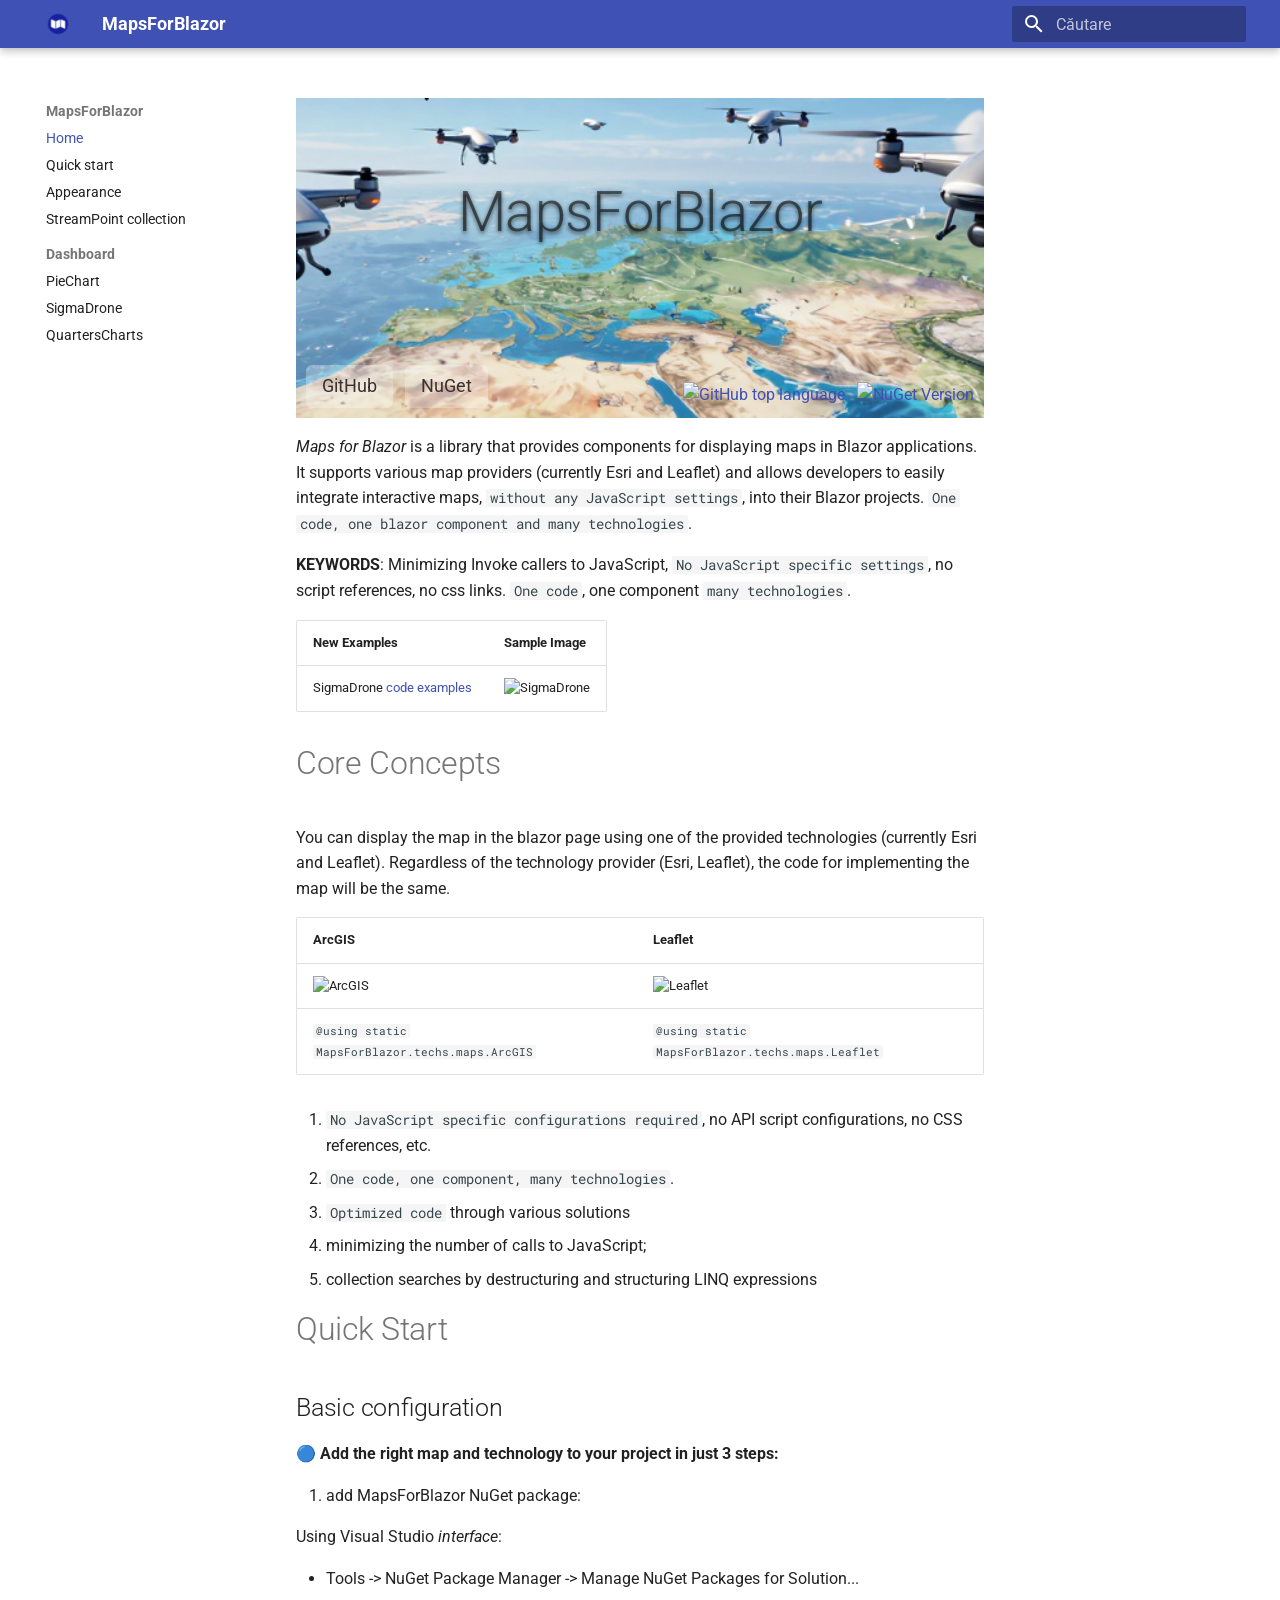
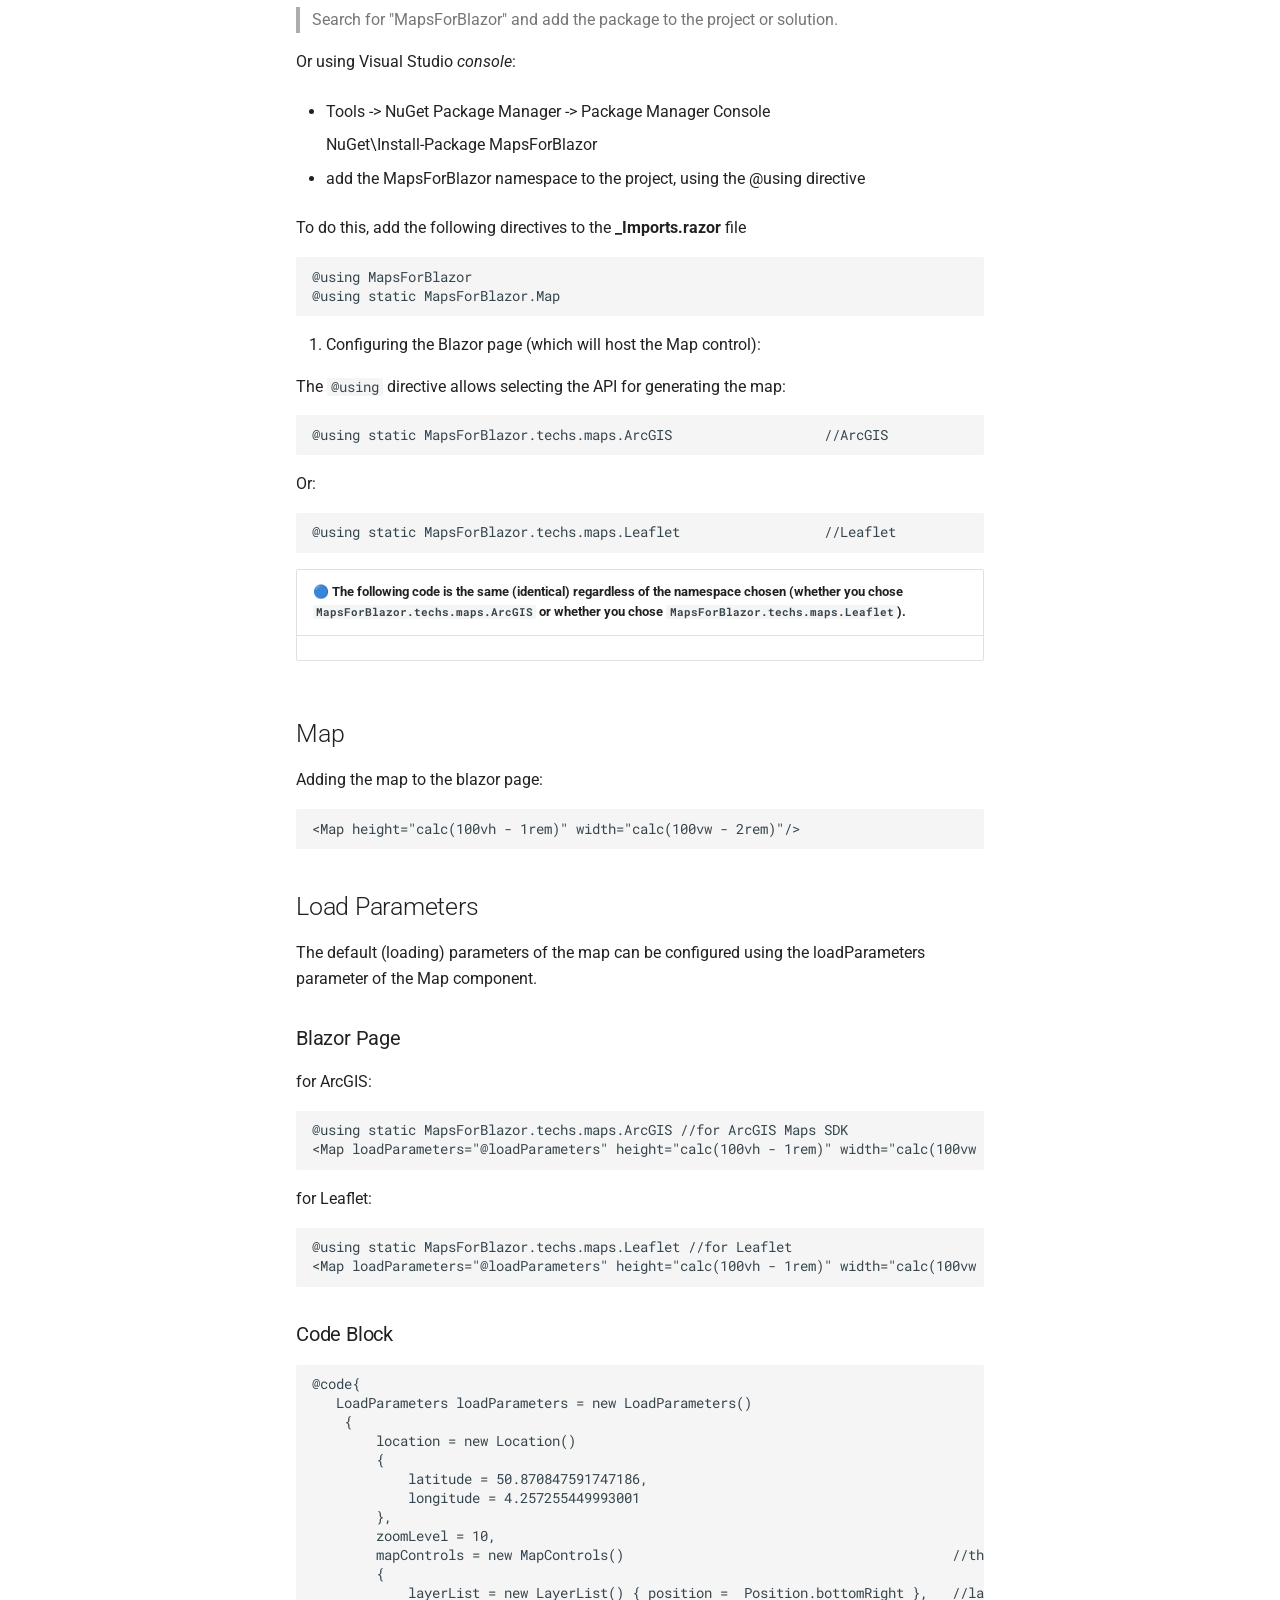
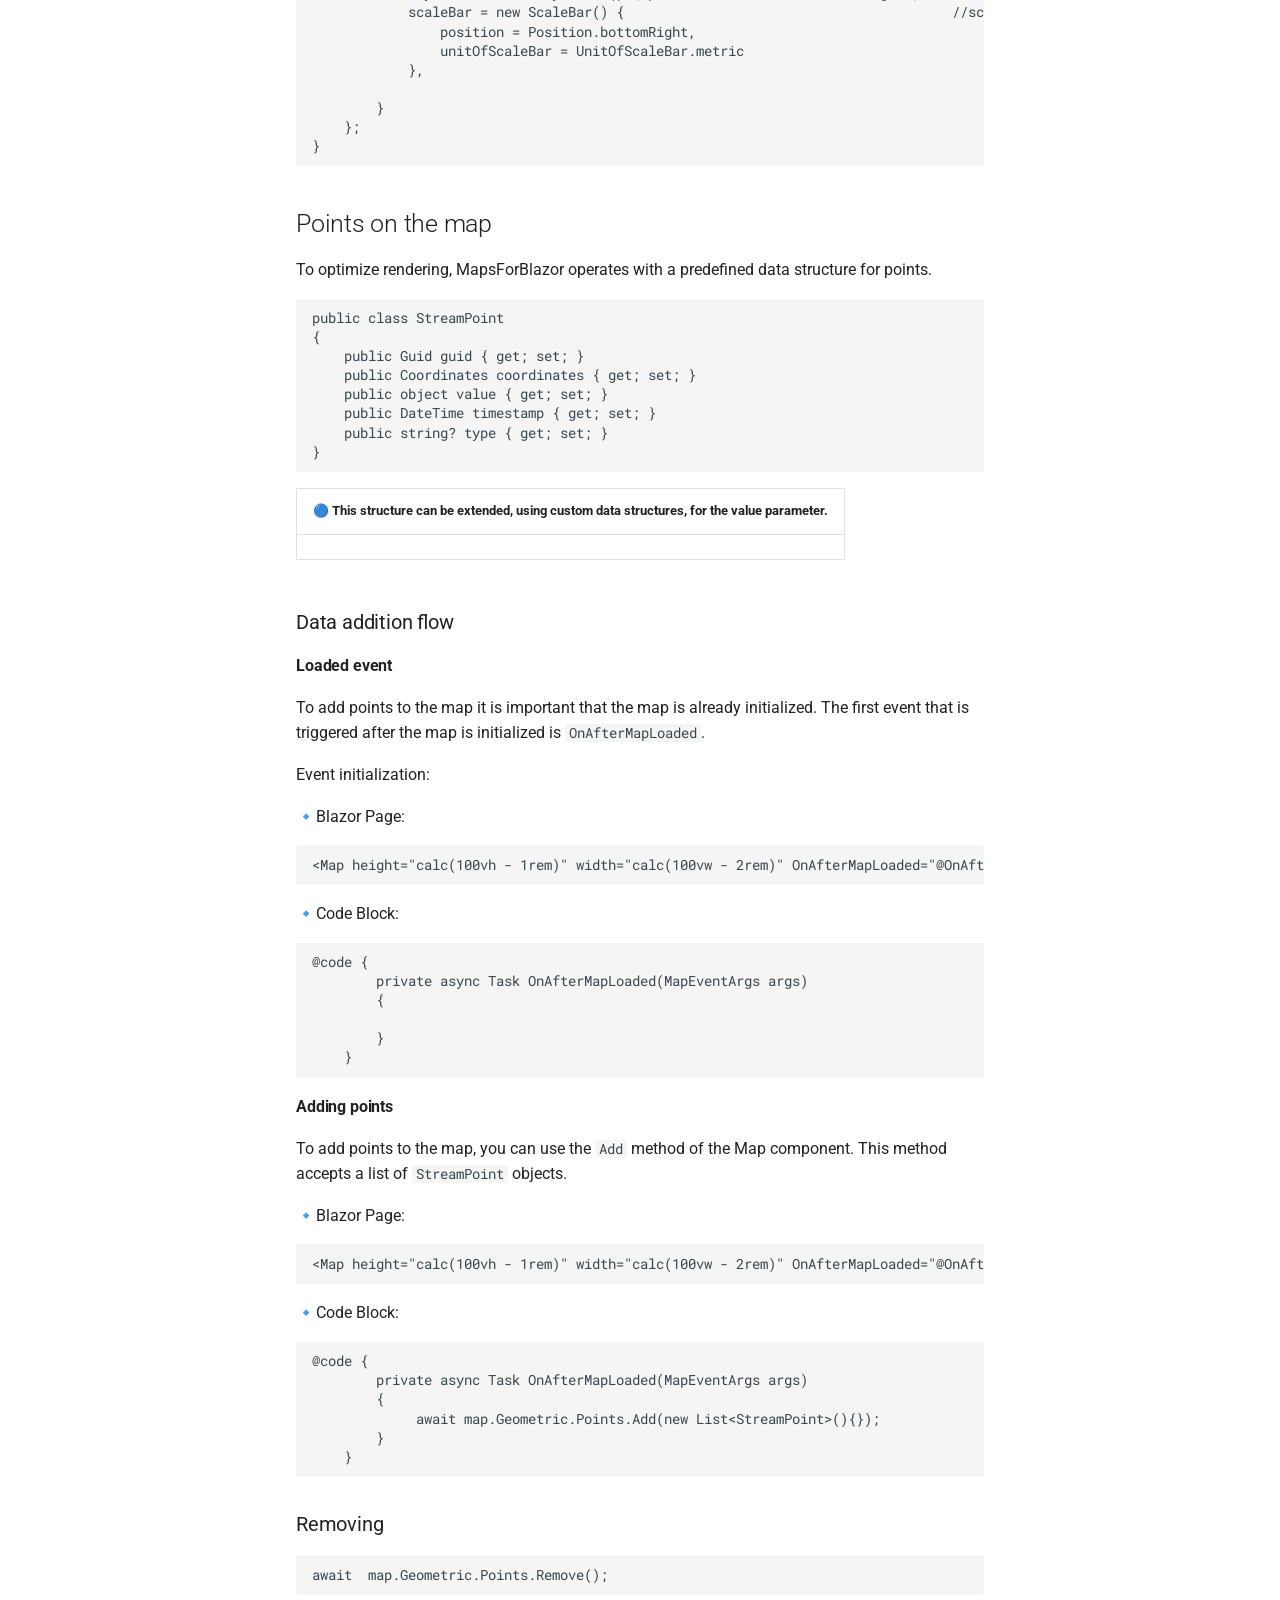
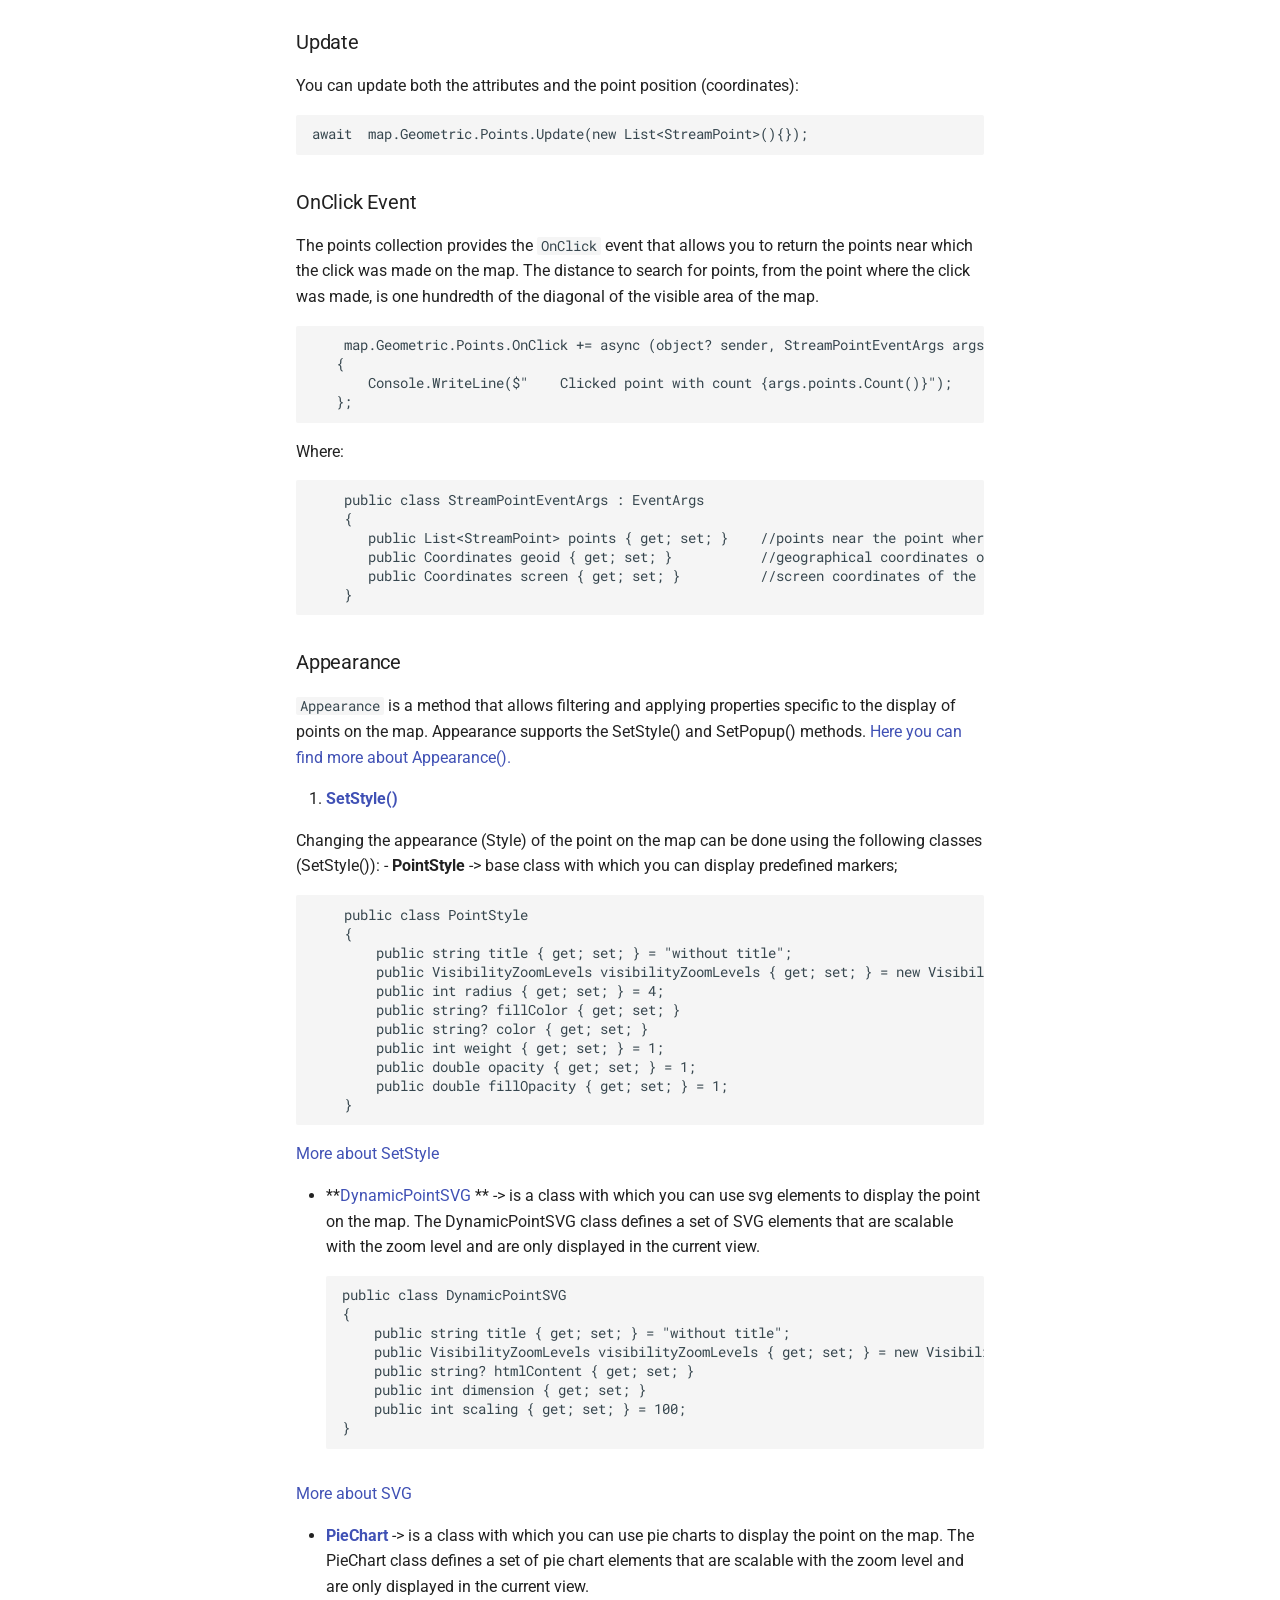
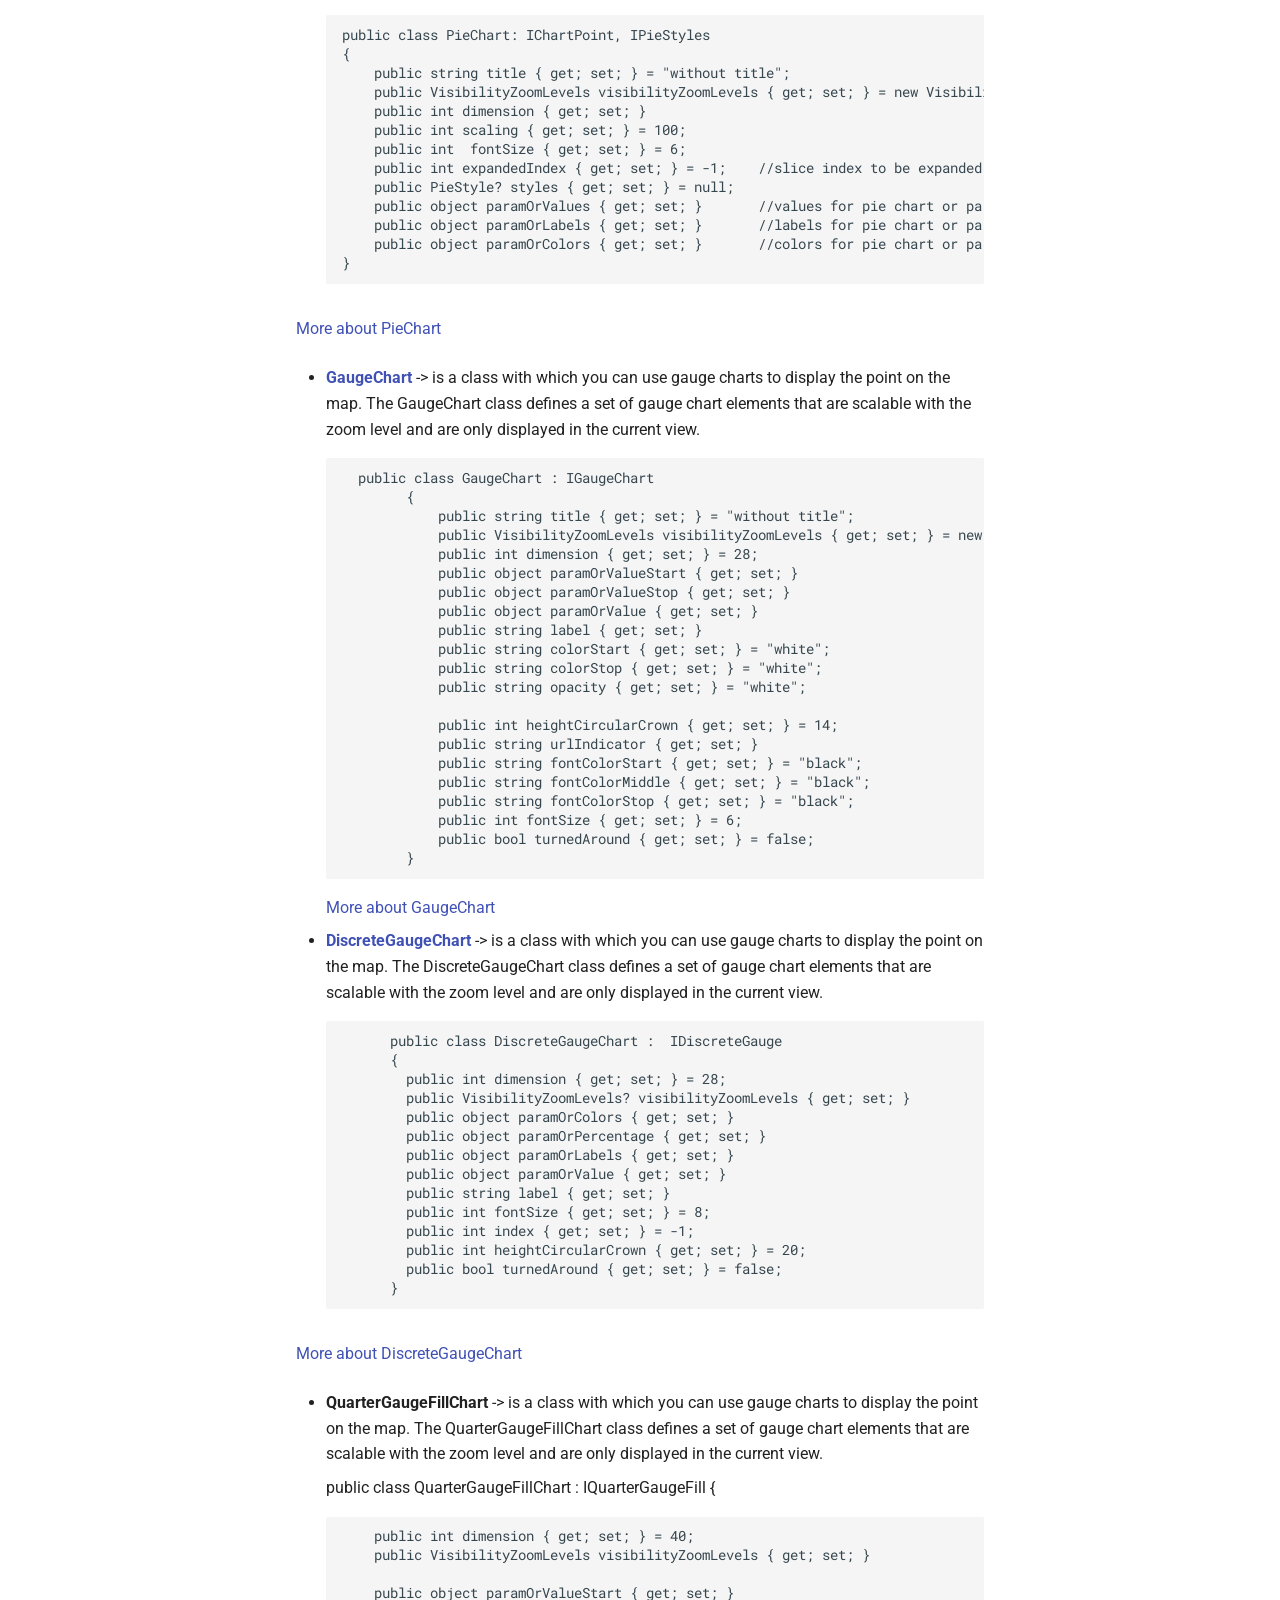
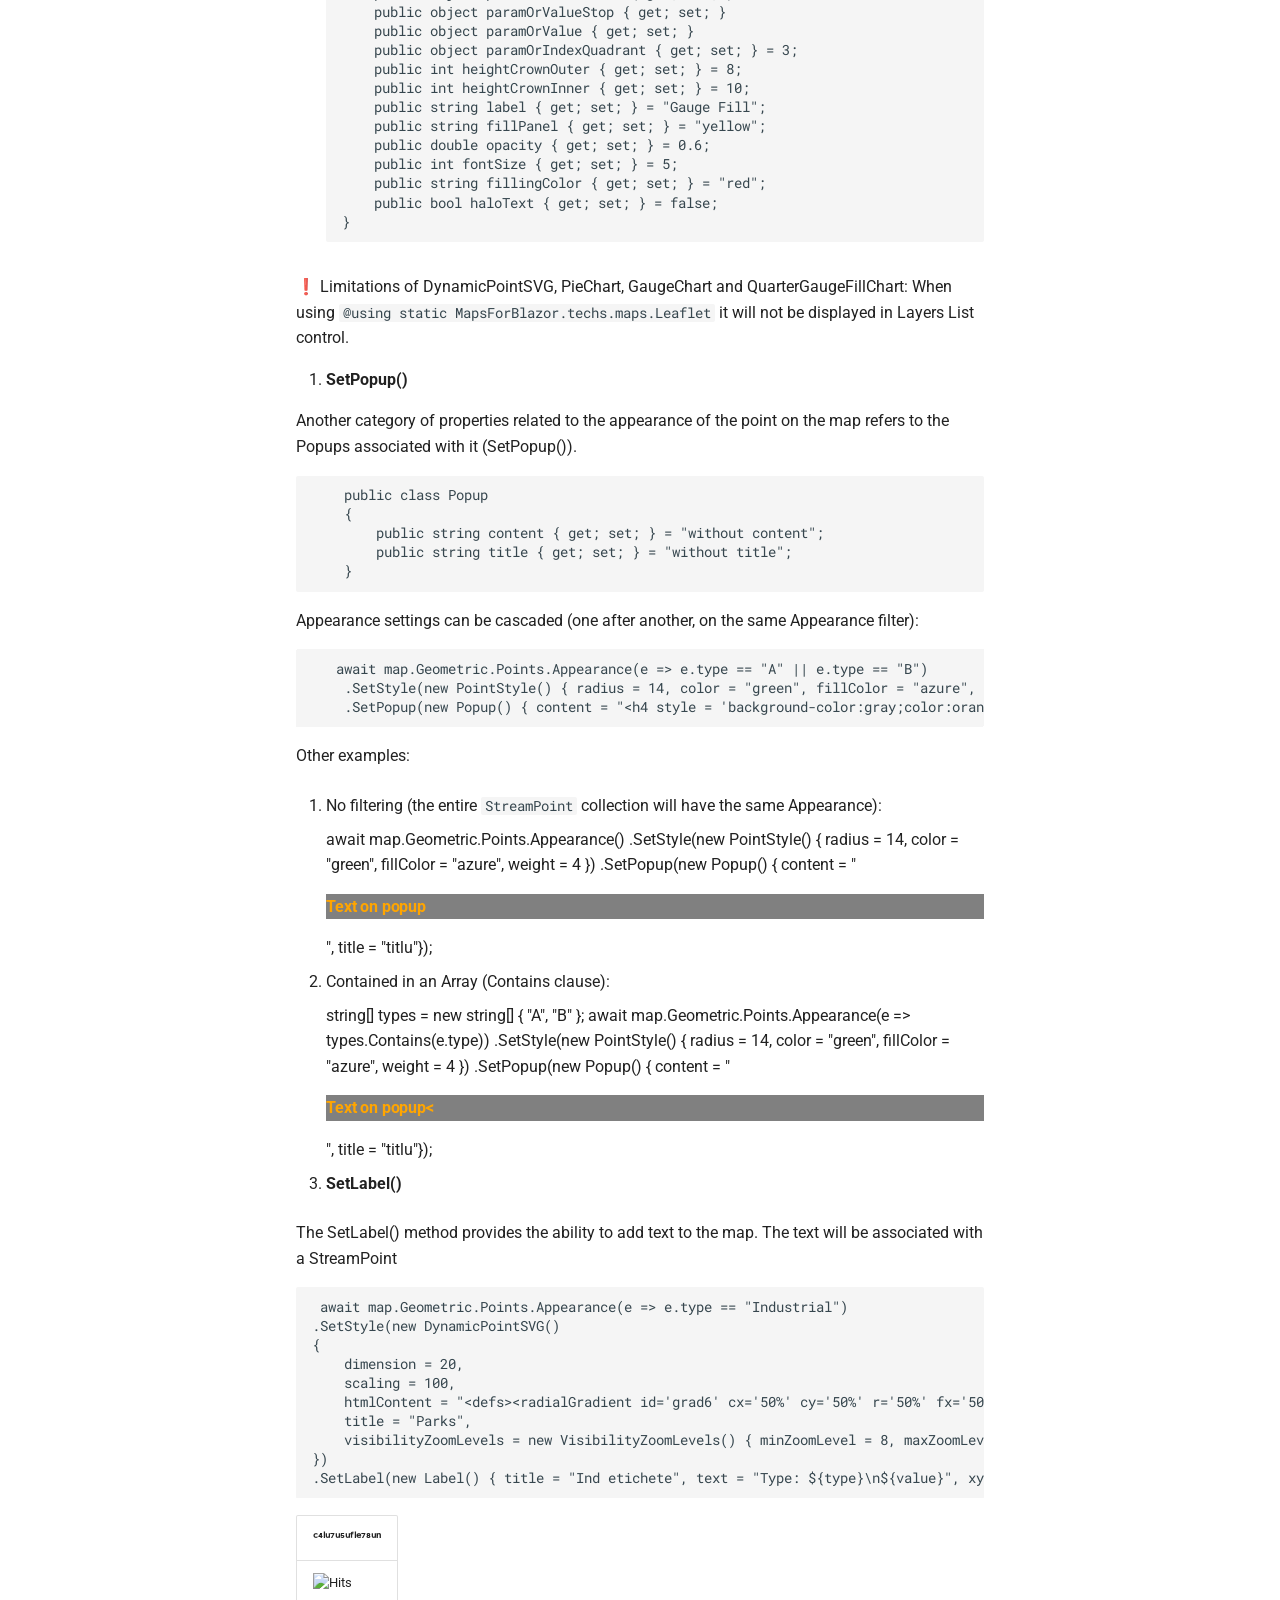
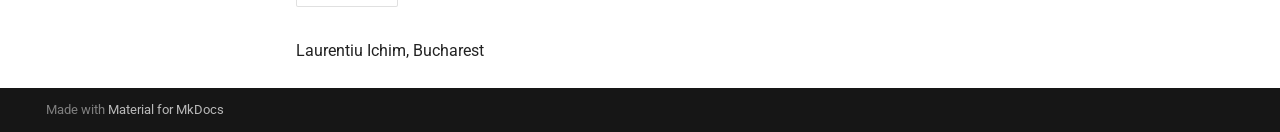
==== index.html @ a1592c9f "Deployed a3519f0 with MkDocs version: 1.6.1" ====
<!doctype html>
<html lang="ro" class="no-js">
  <head>
    
      <meta charset="utf-8">
      <meta name="viewport" content="width=device-width,initial-scale=1">
      
      
      
      
      
        <link rel="next" href="QuickStart/">
      
      
      <link rel="icon" href="assets/CAL.png">
      <meta name="generator" content="mkdocs-1.6.1, mkdocs-material-9.5.50">
    
    
      
        <title>MapsForBlazor</title>
      
    
    
      <link rel="stylesheet" href="assets/stylesheets/main.a40c8224.min.css">
      
        
        <link rel="stylesheet" href="assets/stylesheets/palette.06af60db.min.css">
      
      


    
    
      
    
    
      
        
        
        <link rel="preconnect" href="https://fonts.gstatic.com" crossorigin>
        <link rel="stylesheet" href="https://fonts.googleapis.com/css?family=Roboto:300,300i,400,400i,700,700i%7CRoboto+Mono:400,400i,700,700i&display=fallback">
        <style>:root{--md-text-font:"Roboto";--md-code-font:"Roboto Mono"}</style>
      
    
    
    <script>__md_scope=new URL(".",location),__md_hash=e=>[...e].reduce(((e,_)=>(e<<5)-e+_.charCodeAt(0)),0),__md_get=(e,_=localStorage,t=__md_scope)=>JSON.parse(_.getItem(t.pathname+"."+e)),__md_set=(e,_,t=localStorage,a=__md_scope)=>{try{t.setItem(a.pathname+"."+e,JSON.stringify(_))}catch(e){}}</script>
    
      

    
    
    
  </head>
  
  
    
    
      
    
    
    
    
    <body dir="ltr" data-md-color-scheme="default" data-md-color-primary="indigo" data-md-color-accent="indigo">
  
    
    <input class="md-toggle" data-md-toggle="drawer" type="checkbox" id="__drawer" autocomplete="off">
    <input class="md-toggle" data-md-toggle="search" type="checkbox" id="__search" autocomplete="off">
    <label class="md-overlay" for="__drawer"></label>
    <div data-md-component="skip">
      
        
        <a href="#core-concepts" class="md-skip">
          Sari la conținut
        </a>
      
    </div>
    <div data-md-component="announce">
      
    </div>
    
    
      

  

<header class="md-header md-header--shadow" data-md-component="header">
  <nav class="md-header__inner md-grid" aria-label="Antet">
    <a href="." title="MapsForBlazor" class="md-header__button md-logo" aria-label="MapsForBlazor" data-md-component="logo">
      
  <img src="assets/CAL.png" alt="logo">

    </a>
    <label class="md-header__button md-icon" for="__drawer">
      
      <svg xmlns="http://www.w3.org/2000/svg" viewBox="0 0 24 24"><path d="M3 6h18v2H3zm0 5h18v2H3zm0 5h18v2H3z"/></svg>
    </label>
    <div class="md-header__title" data-md-component="header-title">
      <div class="md-header__ellipsis">
        <div class="md-header__topic">
          <span class="md-ellipsis">
            MapsForBlazor
          </span>
        </div>
        <div class="md-header__topic" data-md-component="header-topic">
          <span class="md-ellipsis">
            
              Home
            
          </span>
        </div>
      </div>
    </div>
    
      
        <form class="md-header__option" data-md-component="palette">
  
    
    
    
    <input class="md-option" data-md-color-media="" data-md-color-scheme="default" data-md-color-primary="indigo" data-md-color-accent="indigo"  aria-hidden="true"  type="radio" name="__palette" id="__palette_0">
    
  
    
    
    
    <input class="md-option" data-md-color-media="" data-md-color-scheme="slate" data-md-color-primary="indigo" data-md-color-accent="indigo"  aria-hidden="true"  type="radio" name="__palette" id="__palette_1">
    
  
</form>
      
    
    
      <script>var palette=__md_get("__palette");if(palette&&palette.color){if("(prefers-color-scheme)"===palette.color.media){var media=matchMedia("(prefers-color-scheme: light)"),input=document.querySelector(media.matches?"[data-md-color-media='(prefers-color-scheme: light)']":"[data-md-color-media='(prefers-color-scheme: dark)']");palette.color.media=input.getAttribute("data-md-color-media"),palette.color.scheme=input.getAttribute("data-md-color-scheme"),palette.color.primary=input.getAttribute("data-md-color-primary"),palette.color.accent=input.getAttribute("data-md-color-accent")}for(var[key,value]of Object.entries(palette.color))document.body.setAttribute("data-md-color-"+key,value)}</script>
    
    
    
      <label class="md-header__button md-icon" for="__search">
        
        <svg xmlns="http://www.w3.org/2000/svg" viewBox="0 0 24 24"><path d="M9.5 3A6.5 6.5 0 0 1 16 9.5c0 1.61-.59 3.09-1.56 4.23l.27.27h.79l5 5-1.5 1.5-5-5v-.79l-.27-.27A6.52 6.52 0 0 1 9.5 16 6.5 6.5 0 0 1 3 9.5 6.5 6.5 0 0 1 9.5 3m0 2C7 5 5 7 5 9.5S7 14 9.5 14 14 12 14 9.5 12 5 9.5 5"/></svg>
      </label>
      <div class="md-search" data-md-component="search" role="dialog">
  <label class="md-search__overlay" for="__search"></label>
  <div class="md-search__inner" role="search">
    <form class="md-search__form" name="search">
      <input type="text" class="md-search__input" name="query" aria-label="Căutare" placeholder="Căutare" autocapitalize="off" autocorrect="off" autocomplete="off" spellcheck="false" data-md-component="search-query" required>
      <label class="md-search__icon md-icon" for="__search">
        
        <svg xmlns="http://www.w3.org/2000/svg" viewBox="0 0 24 24"><path d="M9.5 3A6.5 6.5 0 0 1 16 9.5c0 1.61-.59 3.09-1.56 4.23l.27.27h.79l5 5-1.5 1.5-5-5v-.79l-.27-.27A6.52 6.52 0 0 1 9.5 16 6.5 6.5 0 0 1 3 9.5 6.5 6.5 0 0 1 9.5 3m0 2C7 5 5 7 5 9.5S7 14 9.5 14 14 12 14 9.5 12 5 9.5 5"/></svg>
        
        <svg xmlns="http://www.w3.org/2000/svg" viewBox="0 0 24 24"><path d="M20 11v2H8l5.5 5.5-1.42 1.42L4.16 12l7.92-7.92L13.5 5.5 8 11z"/></svg>
      </label>
      <nav class="md-search__options" aria-label="Caută">
        
        <button type="reset" class="md-search__icon md-icon" title="Resetează" aria-label="Resetează" tabindex="-1">
          
          <svg xmlns="http://www.w3.org/2000/svg" viewBox="0 0 24 24"><path d="M19 6.41 17.59 5 12 10.59 6.41 5 5 6.41 10.59 12 5 17.59 6.41 19 12 13.41 17.59 19 19 17.59 13.41 12z"/></svg>
        </button>
      </nav>
      
    </form>
    <div class="md-search__output">
      <div class="md-search__scrollwrap" tabindex="0" data-md-scrollfix>
        <div class="md-search-result" data-md-component="search-result">
          <div class="md-search-result__meta">
            Inițializare căutare
          </div>
          <ol class="md-search-result__list" role="presentation"></ol>
        </div>
      </div>
    </div>
  </div>
</div>
    
    
  </nav>
  
</header>
    
    <div class="md-container" data-md-component="container">
      
      
        
          
        
      
      <main class="md-main" data-md-component="main">
        <div class="md-main__inner md-grid">
          
            
              
              <div class="md-sidebar md-sidebar--primary" data-md-component="sidebar" data-md-type="navigation" >
                <div class="md-sidebar__scrollwrap">
                  <div class="md-sidebar__inner">
                    



<nav class="md-nav md-nav--primary" aria-label="Navigație" data-md-level="0">
  <label class="md-nav__title" for="__drawer">
    <a href="." title="MapsForBlazor" class="md-nav__button md-logo" aria-label="MapsForBlazor" data-md-component="logo">
      
  <img src="assets/CAL.png" alt="logo">

    </a>
    MapsForBlazor
  </label>
  
  <ul class="md-nav__list" data-md-scrollfix>
    
      
      
  
  
    
  
  
  
    <li class="md-nav__item md-nav__item--active">
      
      <input class="md-nav__toggle md-toggle" type="checkbox" id="__toc">
      
      
        
      
      
      <a href="." class="md-nav__link md-nav__link--active">
        
  
  <span class="md-ellipsis">
    Home
  </span>
  

      </a>
      
    </li>
  

    
      
      
  
  
  
  
    <li class="md-nav__item">
      <a href="QuickStart/" class="md-nav__link">
        
  
  <span class="md-ellipsis">
    Quick start
  </span>
  

      </a>
    </li>
  

    
      
      
  
  
  
  
    <li class="md-nav__item">
      <a href="Appearance/" class="md-nav__link">
        
  
  <span class="md-ellipsis">
    Appearance
  </span>
  

      </a>
    </li>
  

    
      
      
  
  
  
  
    <li class="md-nav__item">
      <a href="StreamPoint/" class="md-nav__link">
        
  
  <span class="md-ellipsis">
    StreamPoint collection
  </span>
  

      </a>
    </li>
  

    
      
      
  
  
  
  
    
    
    
      
        
        
      
    
    
    <li class="md-nav__item md-nav__item--section md-nav__item--nested">
      
        
        
          
        
        <input class="md-nav__toggle md-toggle md-toggle--indeterminate" type="checkbox" id="__nav_5" >
        
          
          <label class="md-nav__link" for="__nav_5" id="__nav_5_label" tabindex="">
            
  
  <span class="md-ellipsis">
    Dashboard
  </span>
  

            <span class="md-nav__icon md-icon"></span>
          </label>
        
        <nav class="md-nav" data-md-level="1" aria-labelledby="__nav_5_label" aria-expanded="false">
          <label class="md-nav__title" for="__nav_5">
            <span class="md-nav__icon md-icon"></span>
            Dashboard
          </label>
          <ul class="md-nav__list" data-md-scrollfix>
            
              
                
  
  
  
  
    <li class="md-nav__item">
      <a href="PieChart/" class="md-nav__link">
        
  
  <span class="md-ellipsis">
    PieChart
  </span>
  

      </a>
    </li>
  

              
            
              
                
  
  
  
  
    <li class="md-nav__item">
      <a href="Drone/" class="md-nav__link">
        
  
  <span class="md-ellipsis">
    SigmaDrone
  </span>
  

      </a>
    </li>
  

              
            
              
                
  
  
  
  
    <li class="md-nav__item">
      <a href="QuartersCharts/" class="md-nav__link">
        
  
  <span class="md-ellipsis">
    QuartersCharts
  </span>
  

      </a>
    </li>
  

              
            
          </ul>
        </nav>
      
    </li>
  

    
  </ul>
</nav>
                  </div>
                </div>
              </div>
            
            
              
              <div class="md-sidebar md-sidebar--secondary" data-md-component="sidebar" data-md-type="toc" >
                <div class="md-sidebar__scrollwrap">
                  <div class="md-sidebar__inner">
                    

<nav class="md-nav md-nav--secondary" aria-label="Cuprins">
  
  
  
    
  
  
</nav>
                  </div>
                </div>
              </div>
            
          
          
            <div class="md-content" data-md-component="content">
              <article class="md-content__inner md-typeset">
                
                  


<div class="md-hero"  style="background-image: url('assets/banner.png'); 
            background-size: cover; 
            background-position: center; 
            min-height: 320px; 
            display: flex; 
            align-items: flex-start;           /* ← schimbat din center */
            justify-content: center; 
            padding-top: 78px;                 /* ← ajustează această valoare */
            position: relative;">

  <!-- Text central -->
   <div style="text-align: center; color: white; text-shadow: 0 2px 4px rgba(0,0,0,0.6);">
    <h1 style="font-size: 2.8rem; margin: 0;">MapsForBlazor</h1>

  </div>

  <!-- Link-uri GitHub și NuGet -->
<div style="position: absolute; bottom: 10px; left: 10px; display: flex; gap: 12px;">

  <a href="https://github.com/ichim/MapsForBlazor-nuget" target="_blank" 
     style="color: #3C2F2F; text-decoration: none; font-size: 0.9rem; 
            background-color: rgba(255,255,255,0.28); 
            padding: 7px 16px; border-radius: 6px; 
            display: flex; align-items: center; gap: 6px;
            transition: all 0.2s ease;"
     onmouseover="this.style.backgroundColor='rgba(255,255,255,0.48)'"
     onmouseout="this.style.backgroundColor='rgba(255,255,255,0.28)'">
    GitHub
  </a>

  <a href="https://www.nuget.org/packages/MapsForBlazor" target="_blank" 
     style="color: #3C2F2F; text-decoration: none; font-size: 0.9rem; 
            background-color: rgba(255,255,255,0.28); 
            padding: 7px 16px; border-radius: 6px; 
            display: flex; align-items: center; gap: 6px;
            transition: all 0.2s ease;"
     onmouseover="this.style.backgroundColor='rgba(255,255,255,0.48)'"
     onmouseout="this.style.backgroundColor='rgba(255,255,255,0.28)'">
    NuGet
  </a>

</div>

<div style="position: absolute; bottom: 10px; right: 10px; display: flex; gap: 12px;">
<a href="https://github.com/ichim/MapsForBlazor-nuget" target="_blank">
    <img src="https://img.shields.io/github/languages/top/ichim/MapsForBlazor-nuget" alt="GitHub top language">
  </a>
  <a href="https://www.nuget.org/packages/MapsForBlazor" target="_blank">
    <img src="https://img.shields.io/nuget/v/MapsForBlazor" alt="NuGet Version">
  </a>
</div>



<!--
<div style="margin-top: 15px; display: flex; gap: 8px; flex-wrap: wrap;">

  <a href="https://www.nuget.org/packages/MapsForBlazor" target="_blank">
    <img src="https://img.shields.io/nuget/v/MapsForBlazor" alt="NuGet Version">
  </a>

  <a href="https://github.com/ichim/MapsForBlazor-nuget" target="_blank">
    <img src="https://img.shields.io/github/languages/top/ichim/MapsForBlazor-nuget" alt="GitHub top language">
  </a>

  <a href="https://github.com/ichim/MapsForBlazor-nuget/stargazers" target="_blank">
    <img src="https://img.shields.io/github/stars/ichim/MapsForBlazor-nuget" alt="GitHub stars">
  </a>

</div>
-->

</div>

<p><em>Maps for Blazor</em> is a library that provides components for displaying maps in Blazor applications. It supports various map providers (currently Esri and Leaflet) and allows developers to easily integrate interactive maps, <code>without any JavaScript settings</code>, into their Blazor projects. <code>One code, one blazor component and many technologies</code>.</p>
<p><strong>KEYWORDS</strong>: Minimizing Invoke callers to JavaScript, <code>No JavaScript specific settings</code>, no script references, no css links. <code>One code</code>, one component <code>many technologies</code>.</p>
<table>
<thead>
<tr>
<th>New Examples</th>
<th>Sample Image</th>
</tr>
</thead>
<tbody>
<tr>
<td>SigmaDrone <a href="https://github.com/ichim/MapsForBlazor-nuget/tree/main/Drones">code examples</a></td>
<td><img alt="SigmaDrone" src="https://raw.githubusercontent.com/ichim/MapsForBlazor-nuget/main/images/dashboard/SigmaDrone-Explore.gif" /></td>
</tr>
</tbody>
</table>
<h1 id="core-concepts">Core Concepts</h1>
<p>You can display the map in the blazor page using one of the provided technologies (currently Esri and Leaflet). Regardless of the technology provider (Esri, Leaflet), the code for implementing the map will be the same. </p>
<table>
<thead>
<tr>
<th>ArcGIS</th>
<th>Leaflet</th>
</tr>
</thead>
<tbody>
<tr>
<td><img alt="ArcGIS" src="https://raw.githubusercontent.com/ichim/MapsForBlazor-nuget/main/images/quick/ArcGIS-zoomLevel.gif" /></td>
<td><img alt="Leaflet" src="https://raw.githubusercontent.com/ichim/MapsForBlazor-nuget/main/images/quick/Leaflet-zoomLevel.gif" /></td>
</tr>
<tr>
<td><code>@using static MapsForBlazor.techs.maps.ArcGIS</code></td>
<td><code>@using static MapsForBlazor.techs.maps.Leaflet</code></td>
</tr>
</tbody>
</table>
<ol>
<li><code>No JavaScript specific configurations required</code>, no API script configurations, no CSS references, etc.</li>
<li><code>One code, one component, many technologies</code>.</li>
<li><code>Optimized code</code> through various solutions</li>
<li>minimizing the number of calls to JavaScript;</li>
<li>collection searches by destructuring and structuring LINQ expressions</li>
</ol>
<h1 id="quick-start">Quick Start</h1>
<h2 id="basic-configuration">Basic configuration</h2>
<p>🔵 <strong>Add the right map and technology to your project in just 3 steps:</strong></p>
<ol>
<li>add MapsForBlazor NuGet package:</li>
</ol>
<p>Using Visual Studio <em>interface</em>:</p>
<ul>
<li>Tools -&gt; NuGet Package Manager -&gt; Manage NuGet Packages for Solution...</li>
</ul>
<blockquote>
<p>Search for "MapsForBlazor" and add the package to the project or solution.</p>
</blockquote>
<p>Or using Visual Studio <em>console</em>:</p>
<ul>
<li>
<p>Tools -&gt; NuGet Package Manager -&gt; Package Manager Console</p>
<p>NuGet\Install-Package MapsForBlazor</p>
</li>
<li>
<p>add the MapsForBlazor namespace to the project, using the @using directive</p>
</li>
</ul>
<p>To do this, add the following directives to the <strong>_Imports.razor</strong> file</p>
<pre><code>@using MapsForBlazor
@using static MapsForBlazor.Map
</code></pre>
<ol>
<li>Configuring the Blazor page (which will host the Map control):</li>
</ol>
<p>The <code>@using</code> directive allows selecting the API for generating the map:</p>
<pre><code>@using static MapsForBlazor.techs.maps.ArcGIS                   //ArcGIS
</code></pre>
<p>Or:</p>
<pre><code>@using static MapsForBlazor.techs.maps.Leaflet                  //Leaflet
</code></pre>
<table>
<thead>
<tr>
<th>🔵 The <strong>following code is the same (identical)</strong> regardless of the namespace chosen (whether you chose <code>MapsForBlazor.techs.maps.ArcGIS</code> or whether you chose <code>MapsForBlazor.techs.maps.Leaflet</code>).</th>
</tr>
</thead>
<tbody>
<tr>
<td></td>
</tr>
</tbody>
</table>
<h2 id="map">Map</h2>
<p>Adding the map to the blazor page:</p>
<pre><code>&lt;Map height="calc(100vh - 1rem)" width="calc(100vw - 2rem)"/&gt;
</code></pre>
<h2 id="load-parameters">Load Parameters</h2>
<p>The default (loading) parameters of the map can be configured using the loadParameters parameter of the Map component.</p>
<h3 id="blazor-page">Blazor Page</h3>
<p>for ArcGIS:</p>
<pre><code>@using static MapsForBlazor.techs.maps.ArcGIS //for ArcGIS Maps SDK
&lt;Map loadParameters="@loadParameters" height="calc(100vh - 1rem)" width="calc(100vw - 2rem)"/&gt;
</code></pre>
<p>for Leaflet:</p>
<pre><code>@using static MapsForBlazor.techs.maps.Leaflet //for Leaflet
&lt;Map loadParameters="@loadParameters" height="calc(100vh - 1rem)" width="calc(100vw - 2rem)"/&gt;
</code></pre>
<h3 id="code-block">Code Block</h3>
<pre><code>@code{
   LoadParameters loadParameters = new LoadParameters()
    {
        location = new Location()
        {
            latitude = 50.870847591747186,
            longitude = 4.257255449993001
        },
        zoomLevel = 10,
        mapControls = new MapControls()                                         //the controls to be displayed on the map
        {
            layerList = new LayerList() { position =  Position.bottomRight },   //layer list control
            scaleBar = new ScaleBar() {                                         //scale bar control
                position = Position.bottomRight, 
                unitOfScaleBar = UnitOfScaleBar.metric 
            },

        }
    };
}
</code></pre>
<h2 id="points-on-the-map">Points on the map</h2>
<p>To optimize rendering, MapsForBlazor operates with a predefined data structure for points.</p>
<pre><code>public class StreamPoint 
{
    public Guid guid { get; set; }
    public Coordinates coordinates { get; set; } 
    public object value { get; set; } 
    public DateTime timestamp { get; set; }
    public string? type { get; set; }
}
</code></pre>
<table>
<thead>
<tr>
<th>🔵 This structure can be extended, using custom data structures, for the value parameter.</th>
</tr>
</thead>
<tbody>
<tr>
<td></td>
</tr>
</tbody>
</table>
<h3 id="data-addition-flow">Data addition flow</h3>
<h4 id="loaded-event">Loaded event</h4>
<p>To add points to the map it is important that the map is already initialized. The first event that is triggered after the map is initialized is <code>OnAfterMapLoaded</code>.</p>
<p>Event initialization:</p>
<p>🔹Blazor Page:</p>
<pre><code>&lt;Map height="calc(100vh - 1rem)" width="calc(100vw - 2rem)" OnAfterMapLoaded="@OnAfterMapLoaded"/&gt;
</code></pre>
<p>🔹Code Block:</p>
<pre><code>@code {
        private async Task OnAfterMapLoaded(MapEventArgs args)
        {

        }
    }
</code></pre>
<h4 id="adding-points">Adding points</h4>
<p>To add points to the map, you can use the <code>Add</code> method of the Map component. This method accepts a list of <code>StreamPoint</code> objects.</p>
<p>🔹Blazor Page:</p>
<pre><code>&lt;Map height="calc(100vh - 1rem)" width="calc(100vw - 2rem)" OnAfterMapLoaded="@OnAfterMapLoaded"/&gt;
</code></pre>
<p>🔹Code Block:</p>
<pre><code>@code {
        private async Task OnAfterMapLoaded(MapEventArgs args)
        {
             await map.Geometric.Points.Add(new List&lt;StreamPoint&gt;(){});
        }
    }
</code></pre>
<h3 id="removing">Removing</h3>
<pre><code>await  map.Geometric.Points.Remove();
</code></pre>
<h3 id="update">Update</h3>
<p>You can update both the attributes and the point position (coordinates):</p>
<pre><code>await  map.Geometric.Points.Update(new List&lt;StreamPoint&gt;(){});
</code></pre>
<h3 id="onclick-event">OnClick Event</h3>
<p>The points collection provides the <code>OnClick</code> event that allows you to return the points near which the click was made on the map. The distance to search for points, from the point where the click was made, is one hundredth of the diagonal of the visible area of ​​the map.</p>
<pre><code>    map.Geometric.Points.OnClick += async (object? sender, StreamPointEventArgs args) =&gt;
   {
       Console.WriteLine($"    Clicked point with count {args.points.Count()}");
   };
</code></pre>
<p>Where:</p>
<pre><code>    public class StreamPointEventArgs : EventArgs
    {
       public List&lt;StreamPoint&gt; points { get; set; }    //points near the point where the click was made
       public Coordinates geoid { get; set; }           //geographical coordinates of the point where the click was made
       public Coordinates screen { get; set; }          //screen coordinates of the point where the click was made
    }
</code></pre>
<h3 id="appearance">Appearance</h3>
<p><code>Appearance</code> is a method that allows filtering and applying properties specific to the display of points on the map. Appearance supports the SetStyle() and SetPopup() methods. <a href="https://github.com/ichim/MapsForBlazor-nuget/tree/main/StreamPoint%20Collection/Appearance">Here you can find more about Appearance().</a></p>
<ol>
<li><strong><a href="https://github.com/ichim/MapsForBlazor-nuget/tree/main/StreamPoint%20Collection/Appearance/SetStyle">SetStyle()</a></strong></li>
</ol>
<p>Changing the appearance (Style) of the point on the map can be done using the following classes (SetStyle()):
- <strong>PointStyle</strong> -&gt; base class with which you can display predefined markers;</p>
<pre><code>    public class PointStyle
    {
        public string title { get; set; } = "without title";
        public VisibilityZoomLevels visibilityZoomLevels { get; set; } = new VisibilityZoomLevels();
        public int radius { get; set; } = 4;
        public string? fillColor { get; set; }
        public string? color { get; set; }
        public int weight { get; set; } = 1;
        public double opacity { get; set; } = 1;
        public double fillOpacity { get; set; } = 1;
    }
</code></pre>
<p><a href="https://github.com/ichim/MapsForBlazor-nuget/tree/main/StreamPoint%20Collection/Appearance/SetStyle">More about SetStyle</a></p>
<ul>
<li>**<a href="https://github.com/ichim/MapsForBlazor-nuget/tree/main/StreamPoint%20Collection/Appearance/SVG">DynamicPointSVG</a> ** -&gt; is a class with which you can use svg elements to display the point on the map. The DynamicPointSVG class defines a set of SVG elements that are scalable with the zoom level and are only displayed in the current view.<pre><code>public class DynamicPointSVG 
{
    public string title { get; set; } = "without title";
    public VisibilityZoomLevels visibilityZoomLevels { get; set; } = new VisibilityZoomLevels();
    public string? htmlContent { get; set; }
    public int dimension { get; set; }
    public int scaling { get; set; } = 100;
}
</code></pre>
</li>
</ul>
<p><a href="https://github.com/ichim/MapsForBlazor-nuget/tree/main/StreamPoint%20Collection/Appearance/SVG">More about SVG</a> </p>
<ul>
<li><strong><a href="https://github.com/ichim/MapsForBlazor-nuget/tree/main/StreamPoint%20Collection/Appearance/PieChart">PieChart</a></strong> -&gt; is a class with which you can use pie charts to display the point on the map. The PieChart class defines a set of pie chart elements that are scalable with the zoom level and are only displayed in the current view.<pre><code>public class PieChart: IChartPoint, IPieStyles
{
    public string title { get; set; } = "without title";
    public VisibilityZoomLevels visibilityZoomLevels { get; set; } = new VisibilityZoomLevels();
    public int dimension { get; set; }
    public int scaling { get; set; } = 100;
    public int  fontSize { get; set; } = 6;
    public int expandedIndex { get; set; } = -1;    //slice index to be expanded, -1 means no slice is expanded
    public PieStyle? styles { get; set; } = null;
    public object paramOrValues { get; set; }       //values for pie chart or parameter ${parameterValues}
    public object paramOrLabels { get; set; }       //labels for pie chart or parameter ${parameterLabels}
    public object paramOrColors { get; set; }       //colors for pie chart or parameter ${parameterColors}
}
</code></pre>
</li>
</ul>
<p><a href="https://github.com/ichim/MapsForBlazor-nuget/tree/main/StreamPoint%20Collection/Appearance/PieChart">More about PieChart</a></p>
<ul>
<li>
<p><strong><a href="https://github.com/ichim/MapsForBlazor-nuget/tree/main/StreamPoint%20Collection/Appearance/GaugeCharts">GaugeChart</a></strong> -&gt; is a class with which you can use gauge charts to display the point on the map. The GaugeChart class defines a set of gauge chart elements that are scalable with the zoom level and are only displayed in the current view.</p>
<pre><code>  public class GaugeChart : IGaugeChart
        {
            public string title { get; set; } = "without title";
            public VisibilityZoomLevels visibilityZoomLevels { get; set; } = new VisibilityZoomLevels();
            public int dimension { get; set; } = 28;
            public object paramOrValueStart { get; set; }
            public object paramOrValueStop { get; set; }
            public object paramOrValue { get; set; }
            public string label { get; set; }
            public string colorStart { get; set; } = "white";
            public string colorStop { get; set; } = "white";
            public string opacity { get; set; } = "white";

            public int heightCircularCrown { get; set; } = 14;
            public string urlIndicator { get; set; }
            public string fontColorStart { get; set; } = "black";
            public string fontColorMiddle { get; set; } = "black";
            public string fontColorStop { get; set; } = "black";
            public int fontSize { get; set; } = 6;
            public bool turnedAround { get; set; } = false;
        }
</code></pre>
<p><a href="https://github.com/ichim/MapsForBlazor-nuget/tree/main/StreamPoint%20Collection/Appearance/GaugeCharts">More about GaugeChart</a></p>
</li>
<li>
<p><strong><a href="https://github.com/ichim/MapsForBlazor-nuget/tree/main/StreamPoint%20Collection/Appearance/GaugeCharts/DiscreteGaugeChart">DiscreteGaugeChart</a></strong> -&gt; is a class with which you can use gauge charts to display the point on the map. The DiscreteGaugeChart class defines a set of gauge chart elements that are scalable with the zoom level and are only displayed in the current view.</p>
<pre><code>      public class DiscreteGaugeChart :  IDiscreteGauge
      {
        public int dimension { get; set; } = 28;
        public VisibilityZoomLevels? visibilityZoomLevels { get; set; }
        public object paramOrColors { get; set; }
        public object paramOrPercentage { get; set; }
        public object paramOrLabels { get; set; }
        public object paramOrValue { get; set; }
        public string label { get; set; }
        public int fontSize { get; set; } = 8;
        public int index { get; set; } = -1;
        public int heightCircularCrown { get; set; } = 20;
        public bool turnedAround { get; set; } = false;
      }
</code></pre>
</li>
</ul>
<p><a href="https://github.com/ichim/MapsForBlazor-nuget/tree/main/StreamPoint%20Collection/Appearance/GaugeCharts/DiscreteGaugeChart">More about DiscreteGaugeChart</a></p>
<ul>
<li>
<p><strong>QuarterGaugeFillChart</strong> -&gt; is a class with which you can use gauge charts to display the point on the map. The QuarterGaugeFillChart class defines a set of gauge chart elements that are scalable with the zoom level and are only displayed in the current view.</p>
<p>public class QuarterGaugeFillChart : IQuarterGaugeFill
    {</p>
<pre><code>    public int dimension { get; set; } = 40;
    public VisibilityZoomLevels visibilityZoomLevels { get; set; }

    public object paramOrValueStart { get; set; }
    public object paramOrValueStop { get; set; }
    public object paramOrValue { get; set; }
    public object paramOrIndexQuadrant { get; set; } = 3;
    public int heightCrownOuter { get; set; } = 8;
    public int heightCrownInner { get; set; } = 10;
    public string label { get; set; } = "Gauge Fill";
    public string fillPanel { get; set; } = "yellow";
    public double opacity { get; set; } = 0.6;
    public int fontSize { get; set; } = 5;
    public string fillingColor { get; set; } = "red";
    public bool haloText { get; set; } = false;
}
</code></pre>
</li>
</ul>
<p>❗ Limitations of DynamicPointSVG, PieChart, GaugeChart and QuarterGaugeFillChart:
 When using <code>@using static MapsForBlazor.techs.maps.Leaflet</code> it will not be displayed in Layers List control.</p>
<ol>
<li><strong>SetPopup()</strong></li>
</ol>
<p>Another category of properties related to the appearance of the point on the map refers to the Popups associated with it (SetPopup()).</p>
<pre><code>    public class Popup
    {
        public string content { get; set; } = "without content";
        public string title { get; set; } = "without title";
    }
</code></pre>
<p>Appearance settings can be cascaded (one after another, on the same Appearance filter):</p>
<pre><code>   await map.Geometric.Points.Appearance(e =&gt; e.type == "A" || e.type == "B")
    .SetStyle(new PointStyle() { radius = 14, color = "green", fillColor = "azure", weight = 4 })
    .SetPopup(new Popup() { content = "&lt;h4 style = 'background-color:gray;color:orange'&gt;Text on popup&lt;/h4&gt;", title = "titlu"});
</code></pre>
<p>Other examples:</p>
<ol>
<li>
<p>No filtering (the entire <code>StreamPoint</code> collection will have the same Appearance):</p>
<p>await map.Geometric.Points.Appearance()
    .SetStyle(new PointStyle() { radius = 14, color = "green", fillColor = "azure", weight = 4 })
    .SetPopup(new Popup() { content = "<h4 style = 'background-color:gray;color:orange'>Text on popup</h4>", title = "titlu"});</p>
</li>
<li>
<p>Contained in an Array (Contains clause):</p>
<p>string[] types = new string[] { "A", "B" };
   await map.Geometric.Points.Appearance(e =&gt; types.Contains(e.type))
    .SetStyle(new PointStyle() { radius = 14, color = "green", fillColor = "azure", weight = 4 })
    .SetPopup(new Popup() { content = "<h4 style = 'background-color:gray;color:orange'>Text on popup&lt;</h4>", title = "titlu"});</p>
</li>
<li>
<p><strong>SetLabel()</strong></p>
</li>
</ol>
<p>The SetLabel() method provides the ability to add text to the map. The text will be associated with a StreamPoint</p>
<pre><code> await map.Geometric.Points.Appearance(e =&gt; e.type == "Industrial")
.SetStyle(new DynamicPointSVG()
{
    dimension = 20,
    scaling = 100,
    htmlContent = "&lt;defs&gt;&lt;radialGradient id='grad6' cx='50%' cy='50%' r='50%' fx='50%' fy='50%'&gt;&lt;stop offset='0%' stop-color='red' /&gt;&lt;stop offset='100%' stop-color='orange' /&gt;&lt;/radialGradient&gt;&lt;/defs&gt;&lt;polygon  style='fill-opacity:0.42;stroke:red;stroke-width:2' points='20,20 40,30 50,10 60,30 80,20 70,40 90,50 70,60 80,80 60,70 50,90 40,70 20,80 30,60 10,50 30,40' fill='url(#grad6)'  /&gt;",
    title = "Parks",
    visibilityZoomLevels = new VisibilityZoomLevels() { minZoomLevel = 8, maxZoomLevel = 10 }
})
.SetLabel(new Label() { title = "Ind etichete", text = "Type: ${type}\n${value}", xyAnchor = new double[2] { 0, 0 }, font = new Font() { size = 12, family = "veranda", weight = "normal" } });
</code></pre>
<table>
<thead>
<tr>
<th>ᶜ⁴ˡᵘ⁷ᵘ⁵ᵘᶠˡᵉ⁷⁸ᵘⁿ</th>
</tr>
</thead>
<tbody>
<tr>
<td><img alt="Hits" src="https://hits.sh/github.com/ichim/MapsForBlazor-nuget.svg" /></td>
</tr>
</tbody>
</table>
<p>Laurentiu Ichim, Bucharest </p>












                
              </article>
            </div>
          
          
<script>var target=document.getElementById(location.hash.slice(1));target&&target.name&&(target.checked=target.name.startsWith("__tabbed_"))</script>
        </div>
        
      </main>
      
        <footer class="md-footer">
  
  <div class="md-footer-meta md-typeset">
    <div class="md-footer-meta__inner md-grid">
      <div class="md-copyright">
  
  
    Made with
    <a href="https://squidfunk.github.io/mkdocs-material/" target="_blank" rel="noopener">
      Material for MkDocs
    </a>
  
</div>
      
    </div>
  </div>
</footer>
      
    </div>
    <div class="md-dialog" data-md-component="dialog">
      <div class="md-dialog__inner md-typeset"></div>
    </div>
    
    
    <script id="__config" type="application/json">{"base": ".", "features": ["navigation.sections", "navigation.expand"], "search": "assets/javascripts/workers/search.f8cc74c7.min.js", "translations": {"clipboard.copied": "Copiat \u00een clipboard", "clipboard.copy": "Copiaz\u0103 \u00een clipboard", "search.result.more.one": "\u00cenc\u0103 1 pe aceast\u0103 pagin\u0103", "search.result.more.other": "\u00cenc\u0103 # pe aceast\u0103 pagin\u0103", "search.result.none": "Nu a fost g\u0103sit niciun document", "search.result.one": "1 document g\u0103sit", "search.result.other": "# documente g\u0103site", "search.result.placeholder": "Tasteaz\u0103 pentru a \u00eencepe c\u0103utarea", "search.result.term.missing": "Lips\u0103", "select.version": "Selecteaz\u0103 versuine"}}</script>
    
    
      <script src="assets/javascripts/bundle.60a45f97.min.js"></script>
      
    
  </body>
</html>
---- assets/stylesheets/main.a40c8224.min.css ----
@charset "UTF-8";html{-webkit-text-size-adjust:none;-moz-text-size-adjust:none;text-size-adjust:none;box-sizing:border-box}*,:after,:before{box-sizing:inherit}@media (prefers-reduced-motion){*,:after,:before{transition:none!important}}body{margin:0}a,button,input,label{-webkit-tap-highlight-color:transparent}a{color:inherit;text-decoration:none}hr{border:0;box-sizing:initial;display:block;height:.05rem;overflow:visible;padding:0}small{font-size:80%}sub,sup{line-height:1em}img{border-style:none}table{border-collapse:initial;border-spacing:0}td,th{font-weight:400;vertical-align:top}button{background:#0000;border:0;font-family:inherit;font-size:inherit;margin:0;padding:0}input{border:0;outline:none}:root{--md-primary-fg-color:#4051b5;--md-primary-fg-color--light:#5d6cc0;--md-primary-fg-color--dark:#303fa1;--md-primary-bg-color:#fff;--md-primary-bg-color--light:#ffffffb3;--md-accent-fg-color:#526cfe;--md-accent-fg-color--transparent:#526cfe1a;--md-accent-bg-color:#fff;--md-accent-bg-color--light:#ffffffb3}[data-md-color-scheme=default]{color-scheme:light}[data-md-color-scheme=default] img[src$="#gh-dark-mode-only"],[data-md-color-scheme=default] img[src$="#only-dark"]{display:none}:root,[data-md-color-scheme=default]{--md-hue:225deg;--md-default-fg-color:#000000de;--md-default-fg-color--light:#0000008a;--md-default-fg-color--lighter:#00000052;--md-default-fg-color--lightest:#00000012;--md-default-bg-color:#fff;--md-default-bg-color--light:#ffffffb3;--md-default-bg-color--lighter:#ffffff4d;--md-default-bg-color--lightest:#ffffff1f;--md-code-fg-color:#36464e;--md-code-bg-color:#f5f5f5;--md-code-hl-color:#4287ff;--md-code-hl-color--light:#4287ff1a;--md-code-hl-number-color:#d52a2a;--md-code-hl-special-color:#db1457;--md-code-hl-function-color:#a846b9;--md-code-hl-constant-color:#6e59d9;--md-code-hl-keyword-color:#3f6ec6;--md-code-hl-string-color:#1c7d4d;--md-code-hl-name-color:var(--md-code-fg-color);--md-code-hl-operator-color:var(--md-default-fg-color--light);--md-code-hl-punctuation-color:var(--md-default-fg-color--light);--md-code-hl-comment-color:var(--md-default-fg-color--light);--md-code-hl-generic-color:var(--md-default-fg-color--light);--md-code-hl-variable-color:var(--md-default-fg-color--light);--md-typeset-color:var(--md-default-fg-color);--md-typeset-a-color:var(--md-primary-fg-color);--md-typeset-del-color:#f5503d26;--md-typeset-ins-color:#0bd57026;--md-typeset-kbd-color:#fafafa;--md-typeset-kbd-accent-color:#fff;--md-typeset-kbd-border-color:#b8b8b8;--md-typeset-mark-color:#ffff0080;--md-typeset-table-color:#0000001f;--md-typeset-table-color--light:rgba(0,0,0,.035);--md-admonition-fg-color:var(--md-default-fg-color);--md-admonition-bg-color:var(--md-default-bg-color);--md-warning-fg-color:#000000de;--md-warning-bg-color:#ff9;--md-footer-fg-color:#fff;--md-footer-fg-color--light:#ffffffb3;--md-footer-fg-color--lighter:#ffffff73;--md-footer-bg-color:#000000de;--md-footer-bg-color--dark:#00000052;--md-shadow-z1:0 0.2rem 0.5rem #0000000d,0 0 0.05rem #0000001a;--md-shadow-z2:0 0.2rem 0.5rem #0000001a,0 0 0.05rem #00000040;--md-shadow-z3:0 0.2rem 0.5rem #0003,0 0 0.05rem #00000059}.md-icon svg{fill:currentcolor;display:block;height:1.2rem;width:1.2rem}body{-webkit-font-smoothing:antialiased;-moz-osx-font-smoothing:grayscale;--md-text-font-family:var(--md-text-font,_),-apple-system,BlinkMacSystemFont,Helvetica,Arial,sans-serif;--md-code-font-family:var(--md-code-font,_),SFMono-Regular,Consolas,Menlo,monospace}aside,body,input{font-feature-settings:"kern","liga";color:var(--md-typeset-color);font-family:var(--md-text-font-family)}code,kbd,pre{font-feature-settings:"kern";font-family:var(--md-code-font-family)}:root{--md-typeset-table-sort-icon:url('data:image/svg+xml;charset=utf-8,<svg xmlns="http://www.w3.org/2000/svg" viewBox="0 0 24 24"><path d="m18 21-4-4h3V7h-3l4-4 4 4h-3v10h3M2 19v-2h10v2M2 13v-2h7v2M2 7V5h4v2z"/></svg>');--md-typeset-table-sort-icon--asc:url('data:image/svg+xml;charset=utf-8,<svg xmlns="http://www.w3.org/2000/svg" viewBox="0 0 24 24"><path d="M19 17h3l-4 4-4-4h3V3h2M2 17h10v2H2M6 5v2H2V5m0 6h7v2H2z"/></svg>');--md-typeset-table-sort-icon--desc:url('data:image/svg+xml;charset=utf-8,<svg xmlns="http://www.w3.org/2000/svg" viewBox="0 0 24 24"><path d="M19 7h3l-4-4-4 4h3v14h2M2 17h10v2H2M6 5v2H2V5m0 6h7v2H2z"/></svg>')}.md-typeset{-webkit-print-color-adjust:exact;color-adjust:exact;font-size:.8rem;line-height:1.6}@media print{.md-typeset{font-size:.68rem}}.md-typeset blockquote,.md-typeset dl,.md-typeset figure,.md-typeset ol,.md-typeset pre,.md-typeset ul{margin-bottom:1em;margin-top:1em}.md-typeset h1{color:var(--md-default-fg-color--light);font-size:2em;line-height:1.3;margin:0 0 1.25em}.md-typeset h1,.md-typeset h2{font-weight:300;letter-spacing:-.01em}.md-typeset h2{font-size:1.5625em;line-height:1.4;margin:1.6em 0 .64em}.md-typeset h3{font-size:1.25em;font-weight:400;letter-spacing:-.01em;line-height:1.5;margin:1.6em 0 .8em}.md-typeset h2+h3{margin-top:.8em}.md-typeset h4{font-weight:700;letter-spacing:-.01em;margin:1em 0}.md-typeset h5,.md-typeset h6{color:var(--md-default-fg-color--light);font-size:.8em;font-weight:700;letter-spacing:-.01em;margin:1.25em 0}.md-typeset h5{text-transform:uppercase}.md-typeset h5 code{text-transform:none}.md-typeset hr{border-bottom:.05rem solid var(--md-default-fg-color--lightest);display:flow-root;margin:1.5em 0}.md-typeset a{color:var(--md-typeset-a-color);word-break:break-word}.md-typeset a,.md-typeset a:before{transition:color 125ms}.md-typeset a:focus,.md-typeset a:hover{color:var(--md-accent-fg-color)}.md-typeset a:focus code,.md-typeset a:hover code{background-color:var(--md-accent-fg-color--transparent)}.md-typeset a code{color:currentcolor;transition:background-color 125ms}.md-typeset a.focus-visible{outline-color:var(--md-accent-fg-color);outline-offset:.2rem}.md-typeset code,.md-typeset kbd,.md-typeset pre{color:var(--md-code-fg-color);direction:ltr;font-variant-ligatures:none}@media print{.md-typeset code,.md-typeset kbd,.md-typeset pre{white-space:pre-wrap}}.md-typeset code{background-color:var(--md-code-bg-color);border-radius:.1rem;-webkit-box-decoration-break:clone;box-decoration-break:clone;font-size:.85em;padding:0 .2941176471em;word-break:break-word}.md-typeset code:not(.focus-visible){-webkit-tap-highlight-color:transparent;outline:none}.md-typeset pre{display:flow-root;line-height:1.4;position:relative}.md-typeset pre>code{-webkit-box-decoration-break:slice;box-decoration-break:slice;box-shadow:none;display:block;margin:0;outline-color:var(--md-accent-fg-color);overflow:auto;padding:.7720588235em 1.1764705882em;scrollbar-color:var(--md-default-fg-color--lighter) #0000;scrollbar-width:thin;touch-action:auto;word-break:normal}.md-typeset pre>code:hover{scrollbar-color:var(--md-accent-fg-color) #0000}.md-typeset pre>code::-webkit-scrollbar{height:.2rem;width:.2rem}.md-typeset pre>code::-webkit-scrollbar-thumb{background-color:var(--md-default-fg-color--lighter)}.md-typeset pre>code::-webkit-scrollbar-thumb:hover{background-color:var(--md-accent-fg-color)}.md-typeset kbd{background-color:var(--md-typeset-kbd-color);border-radius:.1rem;box-shadow:0 .1rem 0 .05rem var(--md-typeset-kbd-border-color),0 .1rem 0 var(--md-typeset-kbd-border-color),0 -.1rem .2rem var(--md-typeset-kbd-accent-color) inset;color:var(--md-default-fg-color);display:inline-block;font-size:.75em;padding:0 .6666666667em;vertical-align:text-top;word-break:break-word}.md-typeset mark{background-color:var(--md-typeset-mark-color);-webkit-box-decoration-break:clone;box-decoration-break:clone;color:inherit;word-break:break-word}.md-typeset abbr{border-bottom:.05rem dotted var(--md-default-fg-color--light);cursor:help;text-decoration:none}.md-typeset small{opacity:.75}[dir=ltr] .md-typeset sub,[dir=ltr] .md-typeset sup{margin-left:.078125em}[dir=rtl] .md-typeset sub,[dir=rtl] .md-typeset sup{margin-right:.078125em}[dir=ltr] .md-typeset blockquote{padding-left:.6rem}[dir=rtl] .md-typeset blockquote{padding-right:.6rem}[dir=ltr] .md-typeset blockquote{border-left:.2rem solid var(--md-default-fg-color--lighter)}[dir=rtl] .md-typeset blockquote{border-right:.2rem solid var(--md-default-fg-color--lighter)}.md-typeset blockquote{color:var(--md-default-fg-color--light);margin-left:0;margin-right:0}.md-typeset ul{list-style-type:disc}.md-typeset ul[type]{list-style-type:revert-layer}[dir=ltr] .md-typeset ol,[dir=ltr] .md-typeset ul{margin-left:.625em}[dir=rtl] .md-typeset ol,[dir=rtl] .md-typeset ul{margin-right:.625em}.md-typeset ol,.md-typeset ul{padding:0}.md-typeset ol:not([hidden]),.md-typeset ul:not([hidden]){display:flow-root}.md-typeset ol ol,.md-typeset ul ol{list-style-type:lower-alpha}.md-typeset ol ol ol,.md-typeset ul ol ol{list-style-type:lower-roman}.md-typeset ol ol ol ol,.md-typeset ul ol ol ol{list-style-type:upper-alpha}.md-typeset ol ol ol ol ol,.md-typeset ul ol ol ol ol{list-style-type:upper-roman}.md-typeset ol[type],.md-typeset ul[type]{list-style-type:revert-layer}[dir=ltr] .md-typeset ol li,[dir=ltr] .md-typeset ul li{margin-left:1.25em}[dir=rtl] .md-typeset ol li,[dir=rtl] .md-typeset ul li{margin-right:1.25em}.md-typeset ol li,.md-typeset ul li{margin-bottom:.5em}.md-typeset ol li blockquote,.md-typeset ol li p,.md-typeset ul li blockquote,.md-typeset ul li p{margin:.5em 0}.md-typeset ol li:last-child,.md-typeset ul li:last-child{margin-bottom:0}[dir=ltr] .md-typeset ol li ol,[dir=ltr] .md-typeset ol li ul,[dir=ltr] .md-typeset ul li ol,[dir=ltr] .md-typeset ul li ul{margin-left:.625em}[dir=rtl] .md-typeset ol li ol,[dir=rtl] .md-typeset ol li ul,[dir=rtl] .md-typeset ul li ol,[dir=rtl] .md-typeset ul li ul{margin-right:.625em}.md-typeset ol li ol,.md-typeset ol li ul,.md-typeset ul li ol,.md-typeset ul li ul{margin-bottom:.5em;margin-top:.5em}[dir=ltr] .md-typeset dd{margin-left:1.875em}[dir=rtl] .md-typeset dd{margin-right:1.875em}.md-typeset dd{margin-bottom:1.5em;margin-top:1em}.md-typeset img,.md-typeset svg,.md-typeset video{height:auto;max-width:100%}.md-typeset img[align=left]{margin:1em 1em 1em 0}.md-typeset img[align=right]{margin:1em 0 1em 1em}.md-typeset img[align]:only-child{margin-top:0}.md-typeset figure{display:flow-root;margin:1em auto;max-width:100%;text-align:center;width:-moz-fit-content;width:fit-content}.md-typeset figure img{display:block;margin:0 auto}.md-typeset figcaption{font-style:italic;margin:1em auto;max-width:24rem}.md-typeset iframe{max-width:100%}.md-typeset table:not([class]){background-color:var(--md-default-bg-color);border:.05rem solid var(--md-typeset-table-color);border-radius:.1rem;display:inline-block;font-size:.64rem;max-width:100%;overflow:auto;touch-action:auto}@media print{.md-typeset table:not([class]){display:table}}.md-typeset table:not([class])+*{margin-top:1.5em}.md-typeset table:not([class]) td>:first-child,.md-typeset table:not([class]) th>:first-child{margin-top:0}.md-typeset table:not([class]) td>:last-child,.md-typeset table:not([class]) th>:last-child{margin-bottom:0}.md-typeset table:not([class]) td:not([align]),.md-typeset table:not([class]) th:not([align]){text-align:left}[dir=rtl] .md-typeset table:not([class]) td:not([align]),[dir=rtl] .md-typeset table:not([class]) th:not([align]){text-align:right}.md-typeset table:not([class]) th{font-weight:700;min-width:5rem;padding:.9375em 1.25em;vertical-align:top}.md-typeset table:not([class]) td{border-top:.05rem solid var(--md-typeset-table-color);padding:.9375em 1.25em;vertical-align:top}.md-typeset table:not([class]) tbody tr{transition:background-color 125ms}.md-typeset table:not([class]) tbody tr:hover{background-color:var(--md-typeset-table-color--light);box-shadow:0 .05rem 0 var(--md-default-bg-color) inset}.md-typeset table:not([class]) a{word-break:normal}.md-typeset table th[role=columnheader]{cursor:pointer}[dir=ltr] .md-typeset table th[role=columnheader]:after{margin-left:.5em}[dir=rtl] .md-typeset table th[role=columnheader]:after{margin-right:.5em}.md-typeset table th[role=columnheader]:after{content:"";display:inline-block;height:1.2em;-webkit-mask-image:var(--md-typeset-table-sort-icon);mask-image:var(--md-typeset-table-sort-icon);-webkit-mask-repeat:no-repeat;mask-repeat:no-repeat;-webkit-mask-size:contain;mask-size:contain;transition:background-color 125ms;vertical-align:text-bottom;width:1.2em}.md-typeset table th[role=columnheader]:hover:after{background-color:var(--md-default-fg-color--lighter)}.md-typeset table th[role=columnheader][aria-sort=ascending]:after{background-color:var(--md-default-fg-color--light);-webkit-mask-image:var(--md-typeset-table-sort-icon--asc);mask-image:var(--md-typeset-table-sort-icon--asc)}.md-typeset table th[role=columnheader][aria-sort=descending]:after{background-color:var(--md-default-fg-color--light);-webkit-mask-image:var(--md-typeset-table-sort-icon--desc);mask-image:var(--md-typeset-table-sort-icon--desc)}.md-typeset__scrollwrap{margin:1em -.8rem;overflow-x:auto;touch-action:auto}.md-typeset__table{display:inline-block;margin-bottom:.5em;padding:0 .8rem}@media print{.md-typeset__table{display:block}}html .md-typeset__table table{display:table;margin:0;overflow:hidden;width:100%}@media screen and (max-width:44.984375em){.md-content__inner>pre{margin:1em -.8rem}.md-content__inner>pre code{border-radius:0}}.md-typeset .md-author{border-radius:100%;display:block;flex-shrink:0;height:1.6rem;overflow:hidden;position:relative;transition:color 125ms,transform 125ms;width:1.6rem}.md-typeset .md-author img{display:block}.md-typeset .md-author--more{background:var(--md-default-fg-color--lightest);color:var(--md-default-fg-color--lighter);font-size:.6rem;font-weight:700;line-height:1.6rem;text-align:center}.md-typeset .md-author--long{height:2.4rem;width:2.4rem}.md-typeset a.md-author{transform:scale(1)}.md-typeset a.md-author img{border-radius:100%;filter:grayscale(100%) opacity(75%);transition:filter 125ms}.md-typeset a.md-author:focus,.md-typeset a.md-author:hover{transform:scale(1.1);z-index:1}.md-typeset a.md-author:focus img,.md-typeset a.md-author:hover img{filter:grayscale(0)}.md-banner{background-color:var(--md-footer-bg-color);color:var(--md-footer-fg-color);overflow:auto}@media print{.md-banner{display:none}}.md-banner--warning{background-color:var(--md-warning-bg-color);color:var(--md-warning-fg-color)}.md-banner__inner{font-size:.7rem;margin:.6rem auto;padding:0 .8rem}[dir=ltr] .md-banner__button{float:right}[dir=rtl] .md-banner__button{float:left}.md-banner__button{color:inherit;cursor:pointer;transition:opacity .25s}.no-js .md-banner__button{display:none}.md-banner__button:hover{opacity:.7}html{font-size:125%;height:100%;overflow-x:hidden}@media screen and (min-width:100em){html{font-size:137.5%}}@media screen and (min-width:125em){html{font-size:150%}}body{background-color:var(--md-default-bg-color);display:flex;flex-direction:column;font-size:.5rem;min-height:100%;position:relative;width:100%}@media print{body{display:block}}@media screen and (max-width:59.984375em){body[data-md-scrolllock]{position:fixed}}.md-grid{margin-left:auto;margin-right:auto;max-width:61rem}.md-container{display:flex;flex-direction:column;flex-grow:1}@media print{.md-container{display:block}}.md-main{flex-grow:1}.md-main__inner{display:flex;height:100%;margin-top:1.5rem}.md-ellipsis{overflow:hidden;text-overflow:ellipsis}.md-toggle{display:none}.md-option{height:0;opacity:0;position:absolute;width:0}.md-option:checked+label:not([hidden]){display:block}.md-option.focus-visible+label{outline-color:var(--md-accent-fg-color);outline-style:auto}.md-skip{background-color:var(--md-default-fg-color);border-radius:.1rem;color:var(--md-default-bg-color);font-size:.64rem;margin:.5rem;opacity:0;outline-color:var(--md-accent-fg-color);padding:.3rem .5rem;position:fixed;transform:translateY(.4rem);z-index:-1}.md-skip:focus{opacity:1;transform:translateY(0);transition:transform .25s cubic-bezier(.4,0,.2,1),opacity 175ms 75ms;z-index:10}@page{margin:25mm}:root{--md-clipboard-icon:url('data:image/svg+xml;charset=utf-8,<svg xmlns="http://www.w3.org/2000/svg" viewBox="0 0 24 24"><path d="M19 21H8V7h11m0-2H8a2 2 0 0 0-2 2v14a2 2 0 0 0 2 2h11a2 2 0 0 0 2-2V7a2 2 0 0 0-2-2m-3-4H4a2 2 0 0 0-2 2v14h2V3h12z"/></svg>')}.md-clipboard{border-radius:.1rem;color:var(--md-default-fg-color--lightest);cursor:pointer;height:1.5em;outline-color:var(--md-accent-fg-color);outline-offset:.1rem;position:absolute;right:.5em;top:.5em;transition:color .25s;width:1.5em;z-index:1}@media print{.md-clipboard{display:none}}.md-clipboard:not(.focus-visible){-webkit-tap-highlight-color:transparent;outline:none}:hover>.md-clipboard{color:var(--md-default-fg-color--light)}.md-clipboard:focus,.md-clipboard:hover{color:var(--md-accent-fg-color)}.md-clipboard:after{background-color:currentcolor;content:"";display:block;height:1.125em;margin:0 auto;-webkit-mask-image:var(--md-clipboard-icon);mask-image:var(--md-clipboard-icon);-webkit-mask-position:center;mask-position:center;-webkit-mask-repeat:no-repeat;mask-repeat:no-repeat;-webkit-mask-size:contain;mask-size:contain;width:1.125em}.md-clipboard--inline{cursor:pointer}.md-clipboard--inline code{transition:color .25s,background-color .25s}.md-clipboard--inline:focus code,.md-clipboard--inline:hover code{background-color:var(--md-accent-fg-color--transparent);color:var(--md-accent-fg-color)}.md-typeset .md-code__content{display:grid}@keyframes consent{0%{opacity:0;transform:translateY(100%)}to{opacity:1;transform:translateY(0)}}@keyframes overlay{0%{opacity:0}to{opacity:1}}.md-consent__overlay{animation:overlay .25s both;-webkit-backdrop-filter:blur(.1rem);backdrop-filter:blur(.1rem);background-color:#0000008a;height:100%;opacity:1;position:fixed;top:0;width:100%;z-index:5}.md-consent__inner{animation:consent .5s cubic-bezier(.1,.7,.1,1) both;background-color:var(--md-default-bg-color);border:0;border-radius:.1rem;bottom:0;box-shadow:0 0 .2rem #0000001a,0 .2rem .4rem #0003;max-height:100%;overflow:auto;padding:0;position:fixed;width:100%;z-index:5}.md-consent__form{padding:.8rem}.md-consent__settings{display:none;margin:1em 0}input:checked+.md-consent__settings{display:block}.md-consent__controls{margin-bottom:.8rem}.md-typeset .md-consent__controls .md-button{display:inline}@media screen and (max-width:44.984375em){.md-typeset .md-consent__controls .md-button{display:block;margin-top:.4rem;text-align:center;width:100%}}.md-consent label{cursor:pointer}.md-content{flex-grow:1;min-width:0}.md-content__inner{margin:0 .8rem 1.2rem;padding-top:.6rem}@media screen and (min-width:76.25em){[dir=ltr] .md-sidebar--primary:not([hidden])~.md-content>.md-content__inner{margin-left:1.2rem}[dir=ltr] .md-sidebar--secondary:not([hidden])~.md-content>.md-content__inner,[dir=rtl] .md-sidebar--primary:not([hidden])~.md-content>.md-content__inner{margin-right:1.2rem}[dir=rtl] .md-sidebar--secondary:not([hidden])~.md-content>.md-content__inner{margin-left:1.2rem}}.md-content__inner:before{content:"";display:block;height:.4rem}.md-content__inner>:last-child{margin-bottom:0}[dir=ltr] .md-content__button{float:right}[dir=rtl] .md-content__button{float:left}[dir=ltr] .md-content__button{margin-left:.4rem}[dir=rtl] .md-content__button{margin-right:.4rem}.md-content__button{margin:.4rem 0;padding:0}@media print{.md-content__button{display:none}}.md-typeset .md-content__button{color:var(--md-default-fg-color--lighter)}.md-content__button svg{display:inline;vertical-align:top}[dir=rtl] .md-content__button svg{transform:scaleX(-1)}[dir=ltr] .md-dialog{right:.8rem}[dir=rtl] .md-dialog{left:.8rem}.md-dialog{background-color:var(--md-default-fg-color);border-radius:.1rem;bottom:.8rem;box-shadow:var(--md-shadow-z3);min-width:11.1rem;opacity:0;padding:.4rem .6rem;pointer-events:none;position:fixed;transform:translateY(100%);transition:transform 0ms .4s,opacity .4s;z-index:4}@media print{.md-dialog{display:none}}.md-dialog--active{opacity:1;pointer-events:auto;transform:translateY(0);transition:transform .4s cubic-bezier(.075,.85,.175,1),opacity .4s}.md-dialog__inner{color:var(--md-default-bg-color);font-size:.7rem}.md-feedback{margin:2em 0 1em;text-align:center}.md-feedback fieldset{border:none;margin:0;padding:0}.md-feedback__title{font-weight:700;margin:1em auto}.md-feedback__inner{position:relative}.md-feedback__list{display:flex;flex-wrap:wrap;place-content:baseline center;position:relative}.md-feedback__list:hover .md-icon:not(:disabled){color:var(--md-default-fg-color--lighter)}:disabled .md-feedback__list{min-height:1.8rem}.md-feedback__icon{color:var(--md-default-fg-color--light);cursor:pointer;flex-shrink:0;margin:0 .1rem;transition:color 125ms}.md-feedback__icon:not(:disabled).md-icon:hover{color:var(--md-accent-fg-color)}.md-feedback__icon:disabled{color:var(--md-default-fg-color--lightest);pointer-events:none}.md-feedback__note{opacity:0;position:relative;transform:translateY(.4rem);transition:transform .4s cubic-bezier(.1,.7,.1,1),opacity .15s}.md-feedback__note>*{margin:0 auto;max-width:16rem}:disabled .md-feedback__note{opacity:1;transform:translateY(0)}@media print{.md-feedback{display:none}}.md-footer{background-color:var(--md-footer-bg-color);color:var(--md-footer-fg-color)}@media print{.md-footer{display:none}}.md-footer__inner{justify-content:space-between;overflow:auto;padding:.2rem}.md-footer__inner:not([hidden]){display:flex}.md-footer__link{align-items:end;display:flex;flex-grow:0.01;margin-bottom:.4rem;margin-top:1rem;max-width:100%;outline-color:var(--md-accent-fg-color);overflow:hidden;transition:opacity .25s}.md-footer__link:focus,.md-footer__link:hover{opacity:.7}[dir=rtl] .md-footer__link svg{transform:scaleX(-1)}@media screen and (max-width:44.984375em){.md-footer__link--prev{flex-shrink:0}.md-footer__link--prev .md-footer__title{display:none}}[dir=ltr] .md-footer__link--next{margin-left:auto}[dir=rtl] .md-footer__link--next{margin-right:auto}.md-footer__link--next{text-align:right}[dir=rtl] .md-footer__link--next{text-align:left}.md-footer__title{flex-grow:1;font-size:.9rem;margin-bottom:.7rem;max-width:calc(100% - 2.4rem);padding:0 1rem;white-space:nowrap}.md-footer__button{margin:.2rem;padding:.4rem}.md-footer__direction{font-size:.64rem;opacity:.7}.md-footer-meta{background-color:var(--md-footer-bg-color--dark)}.md-footer-meta__inner{display:flex;flex-wrap:wrap;justify-content:space-between;padding:.2rem}html .md-footer-meta.md-typeset a{color:var(--md-footer-fg-color--light)}html .md-footer-meta.md-typeset a:focus,html .md-footer-meta.md-typeset a:hover{color:var(--md-footer-fg-color)}.md-copyright{color:var(--md-footer-fg-color--lighter);font-size:.64rem;margin:auto .6rem;padding:.4rem 0;width:100%}@media screen and (min-width:45em){.md-copyright{width:auto}}.md-copyright__highlight{color:var(--md-footer-fg-color--light)}.md-social{display:inline-flex;gap:.2rem;margin:0 .4rem;padding:.2rem 0 .6rem}@media screen and (min-width:45em){.md-social{padding:.6rem 0}}.md-social__link{display:inline-block;height:1.6rem;text-align:center;width:1.6rem}.md-social__link:before{line-height:1.9}.md-social__link svg{fill:currentcolor;max-height:.8rem;vertical-align:-25%}.md-typeset .md-button{border:.1rem solid;border-radius:.1rem;color:var(--md-primary-fg-color);cursor:pointer;display:inline-block;font-weight:700;padding:.625em 2em;transition:color 125ms,background-color 125ms,border-color 125ms}.md-typeset .md-button--primary{background-color:var(--md-primary-fg-color);border-color:var(--md-primary-fg-color);color:var(--md-primary-bg-color)}.md-typeset .md-button:focus,.md-typeset .md-button:hover{background-color:var(--md-accent-fg-color);border-color:var(--md-accent-fg-color);color:var(--md-accent-bg-color)}[dir=ltr] .md-typeset .md-input{border-top-left-radius:.1rem}[dir=ltr] .md-typeset .md-input,[dir=rtl] .md-typeset .md-input{border-top-right-radius:.1rem}[dir=rtl] .md-typeset .md-input{border-top-left-radius:.1rem}.md-typeset .md-input{border-bottom:.1rem solid var(--md-default-fg-color--lighter);box-shadow:var(--md-shadow-z1);font-size:.8rem;height:1.8rem;padding:0 .6rem;transition:border .25s,box-shadow .25s}.md-typeset .md-input:focus,.md-typeset .md-input:hover{border-bottom-color:var(--md-accent-fg-color);box-shadow:var(--md-shadow-z2)}.md-typeset .md-input--stretch{width:100%}.md-header{background-color:var(--md-primary-fg-color);box-shadow:0 0 .2rem #0000,0 .2rem .4rem #0000;color:var(--md-primary-bg-color);display:block;left:0;position:sticky;right:0;top:0;z-index:4}@media print{.md-header{display:none}}.md-header[hidden]{transform:translateY(-100%);transition:transform .25s cubic-bezier(.8,0,.6,1),box-shadow .25s}.md-header--shadow{box-shadow:0 0 .2rem #0000001a,0 .2rem .4rem #0003;transition:transform .25s cubic-bezier(.1,.7,.1,1),box-shadow .25s}.md-header__inner{align-items:center;display:flex;padding:0 .2rem}.md-header__button{color:currentcolor;cursor:pointer;margin:.2rem;outline-color:var(--md-accent-fg-color);padding:.4rem;position:relative;transition:opacity .25s;vertical-align:middle;z-index:1}.md-header__button:hover{opacity:.7}.md-header__button:not([hidden]){display:inline-block}.md-header__button:not(.focus-visible){-webkit-tap-highlight-color:transparent;outline:none}.md-header__button.md-logo{margin:.2rem;padding:.4rem}@media screen and (max-width:76.234375em){.md-header__button.md-logo{display:none}}.md-header__button.md-logo img,.md-header__button.md-logo svg{fill:currentcolor;display:block;height:1.2rem;width:auto}@media screen and (min-width:60em){.md-header__button[for=__search]{display:none}}.no-js .md-header__button[for=__search]{display:none}[dir=rtl] .md-header__button[for=__search] svg{transform:scaleX(-1)}@media screen and (min-width:76.25em){.md-header__button[for=__drawer]{display:none}}.md-header__topic{display:flex;max-width:100%;position:absolute;transition:transform .4s cubic-bezier(.1,.7,.1,1),opacity .15s;white-space:nowrap}.md-header__topic+.md-header__topic{opacity:0;pointer-events:none;transform:translateX(1.25rem);transition:transform .4s cubic-bezier(1,.7,.1,.1),opacity .15s;z-index:-1}[dir=rtl] .md-header__topic+.md-header__topic{transform:translateX(-1.25rem)}.md-header__topic:first-child{font-weight:700}[dir=ltr] .md-header__title{margin-left:1rem;margin-right:.4rem}[dir=rtl] .md-header__title{margin-left:.4rem;margin-right:1rem}.md-header__title{flex-grow:1;font-size:.9rem;height:2.4rem;line-height:2.4rem}.md-header__title--active .md-header__topic{opacity:0;pointer-events:none;transform:translateX(-1.25rem);transition:transform .4s cubic-bezier(1,.7,.1,.1),opacity .15s;z-index:-1}[dir=rtl] .md-header__title--active .md-header__topic{transform:translateX(1.25rem)}.md-header__title--active .md-header__topic+.md-header__topic{opacity:1;pointer-events:auto;transform:translateX(0);transition:transform .4s cubic-bezier(.1,.7,.1,1),opacity .15s;z-index:0}.md-header__title>.md-header__ellipsis{height:100%;position:relative;width:100%}.md-header__option{display:flex;flex-shrink:0;max-width:100%;transition:max-width 0ms .25s,opacity .25s .25s;white-space:nowrap}[data-md-toggle=search]:checked~.md-header .md-header__option{max-width:0;opacity:0;transition:max-width 0ms,opacity 0ms}.md-header__option>input{bottom:0}.md-header__source{display:none}@media screen and (min-width:60em){[dir=ltr] .md-header__source{margin-left:1rem}[dir=rtl] .md-header__source{margin-right:1rem}.md-header__source{display:block;max-width:11.7rem;width:11.7rem}}@media screen and (min-width:76.25em){[dir=ltr] .md-header__source{margin-left:1.4rem}[dir=rtl] .md-header__source{margin-right:1.4rem}}.md-meta{color:var(--md-default-fg-color--light);font-size:.7rem;line-height:1.3}.md-meta__list{display:inline-flex;flex-wrap:wrap;list-style:none;margin:0;padding:0}.md-meta__item:not(:last-child):after{content:"·";margin-left:.2rem;margin-right:.2rem}.md-meta__link{color:var(--md-typeset-a-color)}.md-meta__link:focus,.md-meta__link:hover{color:var(--md-accent-fg-color)}.md-draft{background-color:#ff1744;border-radius:.125em;color:#fff;display:inline-block;font-weight:700;padding-left:.5714285714em;padding-right:.5714285714em}:root{--md-nav-icon--prev:url('data:image/svg+xml;charset=utf-8,<svg xmlns="http://www.w3.org/2000/svg" viewBox="0 0 24 24"><path d="M20 11v2H8l5.5 5.5-1.42 1.42L4.16 12l7.92-7.92L13.5 5.5 8 11z"/></svg>');--md-nav-icon--next:url('data:image/svg+xml;charset=utf-8,<svg xmlns="http://www.w3.org/2000/svg" viewBox="0 0 24 24"><path d="M8.59 16.58 13.17 12 8.59 7.41 10 6l6 6-6 6z"/></svg>');--md-toc-icon:url('data:image/svg+xml;charset=utf-8,<svg xmlns="http://www.w3.org/2000/svg" viewBox="0 0 24 24"><path d="M3 9h14V7H3zm0 4h14v-2H3zm0 4h14v-2H3zm16 0h2v-2h-2zm0-10v2h2V7zm0 6h2v-2h-2z"/></svg>')}.md-nav{font-size:.7rem;line-height:1.3}.md-nav__title{color:var(--md-default-fg-color--light);display:block;font-weight:700;overflow:hidden;padding:0 .6rem;text-overflow:ellipsis}.md-nav__title .md-nav__button{display:none}.md-nav__title .md-nav__button img{height:100%;width:auto}.md-nav__title .md-nav__button.md-logo img,.md-nav__title .md-nav__button.md-logo svg{fill:currentcolor;display:block;height:2.4rem;max-width:100%;object-fit:contain;width:auto}.md-nav__list{list-style:none;margin:0;padding:0}.md-nav__link{align-items:flex-start;display:flex;gap:.4rem;margin-top:.625em;scroll-snap-align:start;transition:color 125ms}.md-nav__link--passed{color:var(--md-default-fg-color--light)}.md-nav__item .md-nav__link--active,.md-nav__item .md-nav__link--active code{color:var(--md-typeset-a-color)}.md-nav__link .md-ellipsis{position:relative}[dir=ltr] .md-nav__link .md-icon:last-child{margin-left:auto}[dir=rtl] .md-nav__link .md-icon:last-child{margin-right:auto}.md-nav__link svg{fill:currentcolor;flex-shrink:0;height:1.3em;position:relative}.md-nav__link[for]:focus,.md-nav__link[for]:hover,.md-nav__link[href]:focus,.md-nav__link[href]:hover{color:var(--md-accent-fg-color);cursor:pointer}.md-nav__link.focus-visible{outline-color:var(--md-accent-fg-color);outline-offset:.2rem}.md-nav--primary .md-nav__link[for=__toc]{display:none}.md-nav--primary .md-nav__link[for=__toc] .md-icon:after{background-color:currentcolor;display:block;height:100%;-webkit-mask-image:var(--md-toc-icon);mask-image:var(--md-toc-icon);width:100%}.md-nav--primary .md-nav__link[for=__toc]~.md-nav{display:none}.md-nav__container>.md-nav__link{margin-top:0}.md-nav__container>.md-nav__link:first-child{flex-grow:1;min-width:0}.md-nav__icon{flex-shrink:0}.md-nav__source{display:none}@media screen and (max-width:76.234375em){.md-nav--primary,.md-nav--primary .md-nav{background-color:var(--md-default-bg-color);display:flex;flex-direction:column;height:100%;left:0;position:absolute;right:0;top:0;z-index:1}.md-nav--primary .md-nav__item,.md-nav--primary .md-nav__title{font-size:.8rem;line-height:1.5}.md-nav--primary .md-nav__title{background-color:var(--md-default-fg-color--lightest);color:var(--md-default-fg-color--light);cursor:pointer;height:5.6rem;line-height:2.4rem;padding:3rem .8rem .2rem;position:relative;white-space:nowrap}[dir=ltr] .md-nav--primary .md-nav__title .md-nav__icon{left:.4rem}[dir=rtl] .md-nav--primary .md-nav__title .md-nav__icon{right:.4rem}.md-nav--primary .md-nav__title .md-nav__icon{display:block;height:1.2rem;margin:.2rem;position:absolute;top:.4rem;width:1.2rem}.md-nav--primary .md-nav__title .md-nav__icon:after{background-color:currentcolor;content:"";display:block;height:100%;-webkit-mask-image:var(--md-nav-icon--prev);mask-image:var(--md-nav-icon--prev);-webkit-mask-position:center;mask-position:center;-webkit-mask-repeat:no-repeat;mask-repeat:no-repeat;-webkit-mask-size:contain;mask-size:contain;width:100%}.md-nav--primary .md-nav__title~.md-nav__list{background-color:var(--md-default-bg-color);box-shadow:0 .05rem 0 var(--md-default-fg-color--lightest) inset;overflow-y:auto;scroll-snap-type:y mandatory;touch-action:pan-y}.md-nav--primary .md-nav__title~.md-nav__list>:first-child{border-top:0}.md-nav--primary .md-nav__title[for=__drawer]{background-color:var(--md-primary-fg-color);color:var(--md-primary-bg-color);font-weight:700}.md-nav--primary .md-nav__title .md-logo{display:block;left:.2rem;margin:.2rem;padding:.4rem;position:absolute;right:.2rem;top:.2rem}.md-nav--primary .md-nav__list{flex:1}.md-nav--primary .md-nav__item{border-top:.05rem solid var(--md-default-fg-color--lightest)}.md-nav--primary .md-nav__item--active>.md-nav__link{color:var(--md-typeset-a-color)}.md-nav--primary .md-nav__item--active>.md-nav__link:focus,.md-nav--primary .md-nav__item--active>.md-nav__link:hover{color:var(--md-accent-fg-color)}.md-nav--primary .md-nav__link{margin-top:0;padding:.6rem .8rem}.md-nav--primary .md-nav__link svg{margin-top:.1em}.md-nav--primary .md-nav__link>.md-nav__link{padding:0}[dir=ltr] .md-nav--primary .md-nav__link .md-nav__icon{margin-right:-.2rem}[dir=rtl] .md-nav--primary .md-nav__link .md-nav__icon{margin-left:-.2rem}.md-nav--primary .md-nav__link .md-nav__icon{font-size:1.2rem;height:1.2rem;width:1.2rem}.md-nav--primary .md-nav__link .md-nav__icon:after{background-color:currentcolor;content:"";display:block;height:100%;-webkit-mask-image:var(--md-nav-icon--next);mask-image:var(--md-nav-icon--next);-webkit-mask-position:center;mask-position:center;-webkit-mask-repeat:no-repeat;mask-repeat:no-repeat;-webkit-mask-size:contain;mask-size:contain;width:100%}[dir=rtl] .md-nav--primary .md-nav__icon:after{transform:scale(-1)}.md-nav--primary .md-nav--secondary .md-nav{background-color:initial;position:static}[dir=ltr] .md-nav--primary .md-nav--secondary .md-nav .md-nav__link{padding-left:1.4rem}[dir=rtl] .md-nav--primary .md-nav--secondary .md-nav .md-nav__link{padding-right:1.4rem}[dir=ltr] .md-nav--primary .md-nav--secondary .md-nav .md-nav .md-nav__link{padding-left:2rem}[dir=rtl] .md-nav--primary .md-nav--secondary .md-nav .md-nav .md-nav__link{padding-right:2rem}[dir=ltr] .md-nav--primary .md-nav--secondary .md-nav .md-nav .md-nav .md-nav__link{padding-left:2.6rem}[dir=rtl] .md-nav--primary .md-nav--secondary .md-nav .md-nav .md-nav .md-nav__link{padding-right:2.6rem}[dir=ltr] .md-nav--primary .md-nav--secondary .md-nav .md-nav .md-nav .md-nav .md-nav__link{padding-left:3.2rem}[dir=rtl] .md-nav--primary .md-nav--secondary .md-nav .md-nav .md-nav .md-nav .md-nav__link{padding-right:3.2rem}.md-nav--secondary{background-color:initial}.md-nav__toggle~.md-nav{display:flex;opacity:0;transform:translateX(100%);transition:transform .25s cubic-bezier(.8,0,.6,1),opacity 125ms 50ms}[dir=rtl] .md-nav__toggle~.md-nav{transform:translateX(-100%)}.md-nav__toggle:checked~.md-nav{opacity:1;transform:translateX(0);transition:transform .25s cubic-bezier(.4,0,.2,1),opacity 125ms 125ms}.md-nav__toggle:checked~.md-nav>.md-nav__list{-webkit-backface-visibility:hidden;backface-visibility:hidden}}@media screen and (max-width:59.984375em){.md-nav--primary .md-nav__link[for=__toc]{display:flex}.md-nav--primary .md-nav__link[for=__toc] .md-icon:after{content:""}.md-nav--primary .md-nav__link[for=__toc]+.md-nav__link{display:none}.md-nav--primary .md-nav__link[for=__toc]~.md-nav{display:flex}.md-nav__source{background-color:var(--md-primary-fg-color--dark);color:var(--md-primary-bg-color);display:block;padding:0 .2rem}}@media screen and (min-width:60em) and (max-width:76.234375em){.md-nav--integrated .md-nav__link[for=__toc]{display:flex}.md-nav--integrated .md-nav__link[for=__toc] .md-icon:after{content:""}.md-nav--integrated .md-nav__link[for=__toc]+.md-nav__link{display:none}.md-nav--integrated .md-nav__link[for=__toc]~.md-nav{display:flex}}@media screen and (min-width:60em){.md-nav{margin-bottom:-.4rem}.md-nav--secondary .md-nav__title{background:var(--md-default-bg-color);box-shadow:0 0 .4rem .4rem var(--md-default-bg-color);position:sticky;top:0;z-index:1}.md-nav--secondary .md-nav__title[for=__toc]{scroll-snap-align:start}.md-nav--secondary .md-nav__title .md-nav__icon{display:none}[dir=ltr] .md-nav--secondary .md-nav__list{padding-left:.6rem}[dir=rtl] .md-nav--secondary .md-nav__list{padding-right:.6rem}.md-nav--secondary .md-nav__list{padding-bottom:.4rem}[dir=ltr] .md-nav--secondary .md-nav__item>.md-nav__link{margin-right:.4rem}[dir=rtl] .md-nav--secondary .md-nav__item>.md-nav__link{margin-left:.4rem}}@media screen and (min-width:76.25em){.md-nav{margin-bottom:-.4rem;transition:max-height .25s cubic-bezier(.86,0,.07,1)}.md-nav--primary .md-nav__title{background:var(--md-default-bg-color);box-shadow:0 0 .4rem .4rem var(--md-default-bg-color);position:sticky;top:0;z-index:1}.md-nav--primary .md-nav__title[for=__drawer]{scroll-snap-align:start}.md-nav--primary .md-nav__title .md-nav__icon{display:none}[dir=ltr] .md-nav--primary .md-nav__list{padding-left:.6rem}[dir=rtl] .md-nav--primary .md-nav__list{padding-right:.6rem}.md-nav--primary .md-nav__list{padding-bottom:.4rem}[dir=ltr] .md-nav--primary .md-nav__item>.md-nav__link{margin-right:.4rem}[dir=rtl] .md-nav--primary .md-nav__item>.md-nav__link{margin-left:.4rem}.md-nav__toggle~.md-nav{display:grid;grid-template-rows:0fr;opacity:0;transition:grid-template-rows .25s cubic-bezier(.86,0,.07,1),opacity .25s,visibility 0ms .25s;visibility:collapse}.md-nav__toggle~.md-nav>.md-nav__list{overflow:hidden}.md-nav__toggle.md-toggle--indeterminate~.md-nav,.md-nav__toggle:checked~.md-nav{grid-template-rows:1fr;opacity:1;transition:grid-template-rows .25s cubic-bezier(.86,0,.07,1),opacity .15s .1s,visibility 0ms;visibility:visible}.md-nav__toggle.md-toggle--indeterminate~.md-nav{transition:none}.md-nav__item--nested>.md-nav>.md-nav__title{display:none}.md-nav__item--section{display:block;margin:1.25em 0}.md-nav__item--section:last-child{margin-bottom:0}.md-nav__item--section>.md-nav__link{font-weight:700}.md-nav__item--section>.md-nav__link[for]{color:var(--md-default-fg-color--light)}.md-nav__item--section>.md-nav__link:not(.md-nav__container){pointer-events:none}.md-nav__item--section>.md-nav__link .md-icon,.md-nav__item--section>.md-nav__link>[for]{display:none}[dir=ltr] .md-nav__item--section>.md-nav{margin-left:-.6rem}[dir=rtl] .md-nav__item--section>.md-nav{margin-right:-.6rem}.md-nav__item--section>.md-nav{display:block;opacity:1;visibility:visible}.md-nav__item--section>.md-nav>.md-nav__list>.md-nav__item{padding:0}.md-nav__icon{border-radius:100%;height:.9rem;transition:background-color .25s;width:.9rem}.md-nav__icon:hover{background-color:var(--md-accent-fg-color--transparent)}.md-nav__icon:after{background-color:currentcolor;border-radius:100%;content:"";display:inline-block;height:100%;-webkit-mask-image:var(--md-nav-icon--next);mask-image:var(--md-nav-icon--next);-webkit-mask-position:center;mask-position:center;-webkit-mask-repeat:no-repeat;mask-repeat:no-repeat;-webkit-mask-size:contain;mask-size:contain;transition:transform .25s;vertical-align:-.1rem;width:100%}[dir=rtl] .md-nav__icon:after{transform:rotate(180deg)}.md-nav__item--nested .md-nav__toggle:checked~.md-nav__link .md-nav__icon:after,.md-nav__item--nested .md-toggle--indeterminate~.md-nav__link .md-nav__icon:after{transform:rotate(90deg)}.md-nav--lifted>.md-nav__list>.md-nav__item,.md-nav--lifted>.md-nav__title{display:none}.md-nav--lifted>.md-nav__list>.md-nav__item--active{display:block}.md-nav--lifted>.md-nav__list>.md-nav__item--active>.md-nav__link{background:var(--md-default-bg-color);box-shadow:0 0 .4rem .4rem var(--md-default-bg-color);margin-top:0;position:sticky;top:0;z-index:1}.md-nav--lifted>.md-nav__list>.md-nav__item--active>.md-nav__link:not(.md-nav__container){pointer-events:none}.md-nav--lifted>.md-nav__list>.md-nav__item--active.md-nav__item--section{margin:0}[dir=ltr] .md-nav--lifted>.md-nav__list>.md-nav__item>.md-nav:not(.md-nav--secondary){margin-left:-.6rem}[dir=rtl] .md-nav--lifted>.md-nav__list>.md-nav__item>.md-nav:not(.md-nav--secondary){margin-right:-.6rem}.md-nav--lifted>.md-nav__list>.md-nav__item>[for]{color:var(--md-default-fg-color--light)}.md-nav--lifted .md-nav[data-md-level="1"]{grid-template-rows:1fr;opacity:1;visibility:visible}[dir=ltr] .md-nav--integrated>.md-nav__list>.md-nav__item--active .md-nav--secondary{border-left:.05rem solid var(--md-primary-fg-color)}[dir=rtl] .md-nav--integrated>.md-nav__list>.md-nav__item--active .md-nav--secondary{border-right:.05rem solid var(--md-primary-fg-color)}.md-nav--integrated>.md-nav__list>.md-nav__item--active .md-nav--secondary{display:block;margin-bottom:1.25em;opacity:1;visibility:visible}.md-nav--integrated>.md-nav__list>.md-nav__item--active .md-nav--secondary>.md-nav__list{overflow:visible;padding-bottom:0}.md-nav--integrated>.md-nav__list>.md-nav__item--active .md-nav--secondary>.md-nav__title{display:none}}.md-pagination{font-size:.8rem;font-weight:700;gap:.4rem}.md-pagination,.md-pagination>*{align-items:center;display:flex;justify-content:center}.md-pagination>*{border-radius:.2rem;height:1.8rem;min-width:1.8rem;text-align:center}.md-pagination__current{background-color:var(--md-default-fg-color--lightest);color:var(--md-default-fg-color--light)}.md-pagination__link{transition:color 125ms,background-color 125ms}.md-pagination__link:focus,.md-pagination__link:hover{background-color:var(--md-accent-fg-color--transparent);color:var(--md-accent-fg-color)}.md-pagination__link:focus svg,.md-pagination__link:hover svg{color:var(--md-accent-fg-color)}.md-pagination__link.focus-visible{outline-color:var(--md-accent-fg-color);outline-offset:.2rem}.md-pagination__link svg{fill:currentcolor;color:var(--md-default-fg-color--lighter);display:block;max-height:100%;width:1.2rem}.md-post__back{border-bottom:.05rem solid var(--md-default-fg-color--lightest);margin-bottom:1.2rem;padding-bottom:1.2rem}@media screen and (max-width:76.234375em){.md-post__back{display:none}}[dir=rtl] .md-post__back svg{transform:scaleX(-1)}.md-post__authors{display:flex;flex-direction:column;gap:.6rem;margin:0 .6rem 1.2rem}.md-post .md-post__meta a{transition:color 125ms}.md-post .md-post__meta a:focus,.md-post .md-post__meta a:hover{color:var(--md-accent-fg-color)}.md-post__title{color:var(--md-default-fg-color--light);font-weight:700}.md-post--excerpt{margin-bottom:3.2rem}.md-post--excerpt .md-post__header{align-items:center;display:flex;gap:.6rem;min-height:1.6rem}.md-post--excerpt .md-post__authors{align-items:center;display:inline-flex;flex-direction:row;gap:.2rem;margin:0;min-height:2.4rem}[dir=ltr] .md-post--excerpt .md-post__meta .md-meta__list{margin-right:.4rem}[dir=rtl] .md-post--excerpt .md-post__meta .md-meta__list{margin-left:.4rem}.md-post--excerpt .md-post__content>:first-child{--md-scroll-margin:6rem;margin-top:0}.md-post>.md-nav--secondary{margin:1em 0}.md-profile{align-items:center;display:flex;font-size:.7rem;gap:.6rem;line-height:1.4;width:100%}.md-profile__description{flex-grow:1}.md-content--post{display:flex}@media screen and (max-width:76.234375em){.md-content--post{flex-flow:column-reverse}}.md-content--post>.md-content__inner{min-width:0}@media screen and (min-width:76.25em){[dir=ltr] .md-content--post>.md-content__inner{margin-left:1.2rem}[dir=rtl] .md-content--post>.md-content__inner{margin-right:1.2rem}}@media screen and (max-width:76.234375em){.md-sidebar.md-sidebar--post{padding:0;position:static;width:100%}.md-sidebar.md-sidebar--post .md-sidebar__scrollwrap{overflow:visible}.md-sidebar.md-sidebar--post .md-sidebar__inner{padding:0}.md-sidebar.md-sidebar--post .md-post__meta{margin-left:.6rem;margin-right:.6rem}.md-sidebar.md-sidebar--post .md-nav__item{border:none;display:inline}.md-sidebar.md-sidebar--post .md-nav__list{display:inline-flex;flex-wrap:wrap;gap:.6rem;padding-bottom:.6rem;padding-top:.6rem}.md-sidebar.md-sidebar--post .md-nav__link{padding:0}.md-sidebar.md-sidebar--post .md-nav{height:auto;margin-bottom:0;position:static}}:root{--md-progress-value:0;--md-progress-delay:400ms}.md-progress{background:var(--md-primary-bg-color);height:.075rem;opacity:min(clamp(0,var(--md-progress-value),1),clamp(0,100 - var(--md-progress-value),1));position:fixed;top:0;transform:scaleX(calc(var(--md-progress-value)*1%));transform-origin:left;transition:transform .5s cubic-bezier(.19,1,.22,1),opacity .25s var(--md-progress-delay);width:100%;z-index:4}:root{--md-search-result-icon:url('data:image/svg+xml;charset=utf-8,<svg xmlns="http://www.w3.org/2000/svg" viewBox="0 0 24 24"><path d="M14 2H6a2 2 0 0 0-2 2v16a2 2 0 0 0 2 2h7c-.41-.25-.8-.56-1.14-.9-.33-.33-.61-.7-.86-1.1H6V4h7v5h5v1.18c.71.16 1.39.43 2 .82V8zm6.31 16.9c1.33-2.11.69-4.9-1.4-6.22-2.11-1.33-4.91-.68-6.22 1.4-1.34 2.11-.69 4.89 1.4 6.22 1.46.93 3.32.93 4.79.02L22 23.39 23.39 22zm-3.81.1a2.5 2.5 0 0 1-2.5-2.5 2.5 2.5 0 0 1 2.5-2.5 2.5 2.5 0 0 1 2.5 2.5 2.5 2.5 0 0 1-2.5 2.5"/></svg>')}.md-search{position:relative}@media screen and (min-width:60em){.md-search{padding:.2rem 0}}.no-js .md-search{display:none}.md-search__overlay{opacity:0;z-index:1}@media screen and (max-width:59.984375em){[dir=ltr] .md-search__overlay{left:-2.2rem}[dir=rtl] .md-search__overlay{right:-2.2rem}.md-search__overlay{background-color:var(--md-default-bg-color);border-radius:1rem;height:2rem;overflow:hidden;pointer-events:none;position:absolute;top:-1rem;transform-origin:center;transition:transform .3s .1s,opacity .2s .2s;width:2rem}[data-md-toggle=search]:checked~.md-header .md-search__overlay{opacity:1;transition:transform .4s,opacity .1s}}@media screen and (min-width:60em){[dir=ltr] .md-search__overlay{left:0}[dir=rtl] .md-search__overlay{right:0}.md-search__overlay{background-color:#0000008a;cursor:pointer;height:0;position:fixed;top:0;transition:width 0ms .25s,height 0ms .25s,opacity .25s;width:0}[data-md-toggle=search]:checked~.md-header .md-search__overlay{height:200vh;opacity:1;transition:width 0ms,height 0ms,opacity .25s;width:100%}}@media screen and (max-width:29.984375em){[data-md-toggle=search]:checked~.md-header .md-search__overlay{transform:scale(45)}}@media screen and (min-width:30em) and (max-width:44.984375em){[data-md-toggle=search]:checked~.md-header .md-search__overlay{transform:scale(60)}}@media screen and (min-width:45em) and (max-width:59.984375em){[data-md-toggle=search]:checked~.md-header .md-search__overlay{transform:scale(75)}}.md-search__inner{-webkit-backface-visibility:hidden;backface-visibility:hidden}@media screen and (max-width:59.984375em){[dir=ltr] .md-search__inner{left:0}[dir=rtl] .md-search__inner{right:0}.md-search__inner{height:0;opacity:0;overflow:hidden;position:fixed;top:0;transform:translateX(5%);transition:width 0ms .3s,height 0ms .3s,transform .15s cubic-bezier(.4,0,.2,1) .15s,opacity .15s .15s;width:0;z-index:2}[dir=rtl] .md-search__inner{transform:translateX(-5%)}[data-md-toggle=search]:checked~.md-header .md-search__inner{height:100%;opacity:1;transform:translateX(0);transition:width 0ms 0ms,height 0ms 0ms,transform .15s cubic-bezier(.1,.7,.1,1) .15s,opacity .15s .15s;width:100%}}@media screen and (min-width:60em){[dir=ltr] .md-search__inner{float:right}[dir=rtl] .md-search__inner{float:left}.md-search__inner{padding:.1rem 0;position:relative;transition:width .25s cubic-bezier(.1,.7,.1,1);width:11.7rem}}@media screen and (min-width:60em) and (max-width:76.234375em){[data-md-toggle=search]:checked~.md-header .md-search__inner{width:23.4rem}}@media screen and (min-width:76.25em){[data-md-toggle=search]:checked~.md-header .md-search__inner{width:34.4rem}}.md-search__form{background-color:var(--md-default-bg-color);box-shadow:0 0 .6rem #0000;height:2.4rem;position:relative;transition:color .25s,background-color .25s;z-index:2}@media screen and (min-width:60em){.md-search__form{background-color:#00000042;border-radius:.1rem;height:1.8rem}.md-search__form:hover{background-color:#ffffff1f}}[data-md-toggle=search]:checked~.md-header .md-search__form{background-color:var(--md-default-bg-color);border-radius:.1rem .1rem 0 0;box-shadow:0 0 .6rem #00000012;color:var(--md-default-fg-color)}[dir=ltr] .md-search__input{padding-left:3.6rem;padding-right:2.2rem}[dir=rtl] .md-search__input{padding-left:2.2rem;padding-right:3.6rem}.md-search__input{background:#0000;font-size:.9rem;height:100%;position:relative;text-overflow:ellipsis;width:100%;z-index:2}.md-search__input::placeholder{transition:color .25s}.md-search__input::placeholder,.md-search__input~.md-search__icon{color:var(--md-default-fg-color--light)}.md-search__input::-ms-clear{display:none}@media screen and (max-width:59.984375em){.md-search__input{font-size:.9rem;height:2.4rem;width:100%}}@media screen and (min-width:60em){[dir=ltr] .md-search__input{padding-left:2.2rem}[dir=rtl] .md-search__input{padding-right:2.2rem}.md-search__input{color:inherit;font-size:.8rem}.md-search__input::placeholder{color:var(--md-primary-bg-color--light)}.md-search__input+.md-search__icon{color:var(--md-primary-bg-color)}[data-md-toggle=search]:checked~.md-header .md-search__input{text-overflow:clip}[data-md-toggle=search]:checked~.md-header .md-search__input+.md-search__icon{color:var(--md-default-fg-color--light)}[data-md-toggle=search]:checked~.md-header .md-search__input::placeholder{color:#0000}}.md-search__icon{cursor:pointer;display:inline-block;height:1.2rem;transition:color .25s,opacity .25s;width:1.2rem}.md-search__icon:hover{opacity:.7}[dir=ltr] .md-search__icon[for=__search]{left:.5rem}[dir=rtl] .md-search__icon[for=__search]{right:.5rem}.md-search__icon[for=__search]{position:absolute;top:.3rem;z-index:2}[dir=rtl] .md-search__icon[for=__search] svg{transform:scaleX(-1)}@media screen and (max-width:59.984375em){[dir=ltr] .md-search__icon[for=__search]{left:.8rem}[dir=rtl] .md-search__icon[for=__search]{right:.8rem}.md-search__icon[for=__search]{top:.6rem}.md-search__icon[for=__search] svg:first-child{display:none}}@media screen and (min-width:60em){.md-search__icon[for=__search]{pointer-events:none}.md-search__icon[for=__search] svg:last-child{display:none}}[dir=ltr] .md-search__options{right:.5rem}[dir=rtl] .md-search__options{left:.5rem}.md-search__options{pointer-events:none;position:absolute;top:.3rem;z-index:2}@media screen and (max-width:59.984375em){[dir=ltr] .md-search__options{right:.8rem}[dir=rtl] .md-search__options{left:.8rem}.md-search__options{top:.6rem}}[dir=ltr] .md-search__options>.md-icon{margin-left:.2rem}[dir=rtl] .md-search__options>.md-icon{margin-right:.2rem}.md-search__options>.md-icon{color:var(--md-default-fg-color--light);opacity:0;transform:scale(.75);transition:transform .15s cubic-bezier(.1,.7,.1,1),opacity .15s}.md-search__options>.md-icon:not(.focus-visible){-webkit-tap-highlight-color:transparent;outline:none}[data-md-toggle=search]:checked~.md-header .md-search__input:valid~.md-search__options>.md-icon{opacity:1;pointer-events:auto;transform:scale(1)}[data-md-toggle=search]:checked~.md-header .md-search__input:valid~.md-search__options>.md-icon:hover{opacity:.7}[dir=ltr] .md-search__suggest{padding-left:3.6rem;padding-right:2.2rem}[dir=rtl] .md-search__suggest{padding-left:2.2rem;padding-right:3.6rem}.md-search__suggest{align-items:center;color:var(--md-default-fg-color--lighter);display:flex;font-size:.9rem;height:100%;opacity:0;position:absolute;top:0;transition:opacity 50ms;white-space:nowrap;width:100%}@media screen and (min-width:60em){[dir=ltr] .md-search__suggest{padding-left:2.2rem}[dir=rtl] .md-search__suggest{padding-right:2.2rem}.md-search__suggest{font-size:.8rem}}[data-md-toggle=search]:checked~.md-header .md-search__suggest{opacity:1;transition:opacity .3s .1s}[dir=ltr] .md-search__output{border-bottom-left-radius:.1rem}[dir=ltr] .md-search__output,[dir=rtl] .md-search__output{border-bottom-right-radius:.1rem}[dir=rtl] .md-search__output{border-bottom-left-radius:.1rem}.md-search__output{overflow:hidden;position:absolute;width:100%;z-index:1}@media screen and (max-width:59.984375em){.md-search__output{bottom:0;top:2.4rem}}@media screen and (min-width:60em){.md-search__output{opacity:0;top:1.9rem;transition:opacity .4s}[data-md-toggle=search]:checked~.md-header .md-search__output{box-shadow:var(--md-shadow-z3);opacity:1}}.md-search__scrollwrap{-webkit-backface-visibility:hidden;backface-visibility:hidden;background-color:var(--md-default-bg-color);height:100%;overflow-y:auto;touch-action:pan-y}@media (-webkit-max-device-pixel-ratio:1),(max-resolution:1dppx){.md-search__scrollwrap{transform:translateZ(0)}}@media screen and (min-width:60em) and (max-width:76.234375em){.md-search__scrollwrap{width:23.4rem}}@media screen and (min-width:76.25em){.md-search__scrollwrap{width:34.4rem}}@media screen and (min-width:60em){.md-search__scrollwrap{max-height:0;scrollbar-color:var(--md-default-fg-color--lighter) #0000;scrollbar-width:thin}[data-md-toggle=search]:checked~.md-header .md-search__scrollwrap{max-height:75vh}.md-search__scrollwrap:hover{scrollbar-color:var(--md-accent-fg-color) #0000}.md-search__scrollwrap::-webkit-scrollbar{height:.2rem;width:.2rem}.md-search__scrollwrap::-webkit-scrollbar-thumb{background-color:var(--md-default-fg-color--lighter)}.md-search__scrollwrap::-webkit-scrollbar-thumb:hover{background-color:var(--md-accent-fg-color)}}.md-search-result{color:var(--md-default-fg-color);word-break:break-word}.md-search-result__meta{background-color:var(--md-default-fg-color--lightest);color:var(--md-default-fg-color--light);font-size:.64rem;line-height:1.8rem;padding:0 .8rem;scroll-snap-align:start}@media screen and (min-width:60em){[dir=ltr] .md-search-result__meta{padding-left:2.2rem}[dir=rtl] .md-search-result__meta{padding-right:2.2rem}}.md-search-result__list{list-style:none;margin:0;padding:0;-webkit-user-select:none;user-select:none}.md-search-result__item{box-shadow:0 -.05rem var(--md-default-fg-color--lightest)}.md-search-result__item:first-child{box-shadow:none}.md-search-result__link{display:block;outline:none;scroll-snap-align:start;transition:background-color .25s}.md-search-result__link:focus,.md-search-result__link:hover{background-color:var(--md-accent-fg-color--transparent)}.md-search-result__link:last-child p:last-child{margin-bottom:.6rem}.md-search-result__more>summary{cursor:pointer;display:block;outline:none;position:sticky;scroll-snap-align:start;top:0;z-index:1}.md-search-result__more>summary::marker{display:none}.md-search-result__more>summary::-webkit-details-marker{display:none}.md-search-result__more>summary>div{color:var(--md-typeset-a-color);font-size:.64rem;padding:.75em .8rem;transition:color .25s,background-color .25s}@media screen and (min-width:60em){[dir=ltr] .md-search-result__more>summary>div{padding-left:2.2rem}[dir=rtl] .md-search-result__more>summary>div{padding-right:2.2rem}}.md-search-result__more>summary:focus>div,.md-search-result__more>summary:hover>div{background-color:var(--md-accent-fg-color--transparent);color:var(--md-accent-fg-color)}.md-search-result__more[open]>summary{background-color:var(--md-default-bg-color)}.md-search-result__article{overflow:hidden;padding:0 .8rem;position:relative}@media screen and (min-width:60em){[dir=ltr] .md-search-result__article{padding-left:2.2rem}[dir=rtl] .md-search-result__article{padding-right:2.2rem}}[dir=ltr] .md-search-result__icon{left:0}[dir=rtl] .md-search-result__icon{right:0}.md-search-result__icon{color:var(--md-default-fg-color--light);height:1.2rem;margin:.5rem;position:absolute;width:1.2rem}@media screen and (max-width:59.984375em){.md-search-result__icon{display:none}}.md-search-result__icon:after{background-color:currentcolor;content:"";display:inline-block;height:100%;-webkit-mask-image:var(--md-search-result-icon);mask-image:var(--md-search-result-icon);-webkit-mask-position:center;mask-position:center;-webkit-mask-repeat:no-repeat;mask-repeat:no-repeat;-webkit-mask-size:contain;mask-size:contain;width:100%}[dir=rtl] .md-search-result__icon:after{transform:scaleX(-1)}.md-search-result .md-typeset{color:var(--md-default-fg-color--light);font-size:.64rem;line-height:1.6}.md-search-result .md-typeset h1{color:var(--md-default-fg-color);font-size:.8rem;font-weight:400;line-height:1.4;margin:.55rem 0}.md-search-result .md-typeset h1 mark{text-decoration:none}.md-search-result .md-typeset h2{color:var(--md-default-fg-color);font-size:.64rem;font-weight:700;line-height:1.6;margin:.5em 0}.md-search-result .md-typeset h2 mark{text-decoration:none}.md-search-result__terms{color:var(--md-default-fg-color);display:block;font-size:.64rem;font-style:italic;margin:.5em 0}.md-search-result mark{background-color:initial;color:var(--md-accent-fg-color);text-decoration:underline}.md-select{position:relative;z-index:1}.md-select__inner{background-color:var(--md-default-bg-color);border-radius:.1rem;box-shadow:var(--md-shadow-z2);color:var(--md-default-fg-color);left:50%;margin-top:.2rem;max-height:0;opacity:0;position:absolute;top:calc(100% - .2rem);transform:translate3d(-50%,.3rem,0);transition:transform .25s 375ms,opacity .25s .25s,max-height 0ms .5s}.md-select:focus-within .md-select__inner,.md-select:hover .md-select__inner{max-height:10rem;opacity:1;transform:translate3d(-50%,0,0);transition:transform .25s cubic-bezier(.1,.7,.1,1),opacity .25s,max-height 0ms}.md-select__inner:after{border-bottom:.2rem solid #0000;border-bottom-color:var(--md-default-bg-color);border-left:.2rem solid #0000;border-right:.2rem solid #0000;border-top:0;content:"";height:0;left:50%;margin-left:-.2rem;margin-top:-.2rem;position:absolute;top:0;width:0}.md-select__list{border-radius:.1rem;font-size:.8rem;list-style-type:none;margin:0;max-height:inherit;overflow:auto;padding:0}.md-select__item{line-height:1.8rem}[dir=ltr] .md-select__link{padding-left:.6rem;padding-right:1.2rem}[dir=rtl] .md-select__link{padding-left:1.2rem;padding-right:.6rem}.md-select__link{cursor:pointer;display:block;outline:none;scroll-snap-align:start;transition:background-color .25s,color .25s;width:100%}.md-select__link:focus,.md-select__link:hover{color:var(--md-accent-fg-color)}.md-select__link:focus{background-color:var(--md-default-fg-color--lightest)}.md-sidebar{align-self:flex-start;flex-shrink:0;padding:1.2rem 0;position:sticky;top:2.4rem;width:12.1rem}@media print{.md-sidebar{display:none}}@media screen and (max-width:76.234375em){[dir=ltr] .md-sidebar--primary{left:-12.1rem}[dir=rtl] .md-sidebar--primary{right:-12.1rem}.md-sidebar--primary{background-color:var(--md-default-bg-color);display:block;height:100%;position:fixed;top:0;transform:translateX(0);transition:transform .25s cubic-bezier(.4,0,.2,1),box-shadow .25s;width:12.1rem;z-index:5}[data-md-toggle=drawer]:checked~.md-container .md-sidebar--primary{box-shadow:var(--md-shadow-z3);transform:translateX(12.1rem)}[dir=rtl] [data-md-toggle=drawer]:checked~.md-container .md-sidebar--primary{transform:translateX(-12.1rem)}.md-sidebar--primary .md-sidebar__scrollwrap{bottom:0;left:0;margin:0;overflow:hidden;position:absolute;right:0;scroll-snap-type:none;top:0}}@media screen and (min-width:76.25em){.md-sidebar{height:0}.no-js .md-sidebar{height:auto}.md-header--lifted~.md-container .md-sidebar{top:4.8rem}}.md-sidebar--secondary{display:none;order:2}@media screen and (min-width:60em){.md-sidebar--secondary{height:0}.no-js .md-sidebar--secondary{height:auto}.md-sidebar--secondary:not([hidden]){display:block}.md-sidebar--secondary .md-sidebar__scrollwrap{touch-action:pan-y}}.md-sidebar__scrollwrap{scrollbar-gutter:stable;-webkit-backface-visibility:hidden;backface-visibility:hidden;margin:0 .2rem;overflow-y:auto;scrollbar-color:var(--md-default-fg-color--lighter) #0000;scrollbar-width:thin}.md-sidebar__scrollwrap::-webkit-scrollbar{height:.2rem;width:.2rem}.md-sidebar__scrollwrap:focus-within,.md-sidebar__scrollwrap:hover{scrollbar-color:var(--md-accent-fg-color) #0000}.md-sidebar__scrollwrap:focus-within::-webkit-scrollbar-thumb,.md-sidebar__scrollwrap:hover::-webkit-scrollbar-thumb{background-color:var(--md-default-fg-color--lighter)}.md-sidebar__scrollwrap:focus-within::-webkit-scrollbar-thumb:hover,.md-sidebar__scrollwrap:hover::-webkit-scrollbar-thumb:hover{background-color:var(--md-accent-fg-color)}@supports selector(::-webkit-scrollbar){.md-sidebar__scrollwrap{scrollbar-gutter:auto}[dir=ltr] .md-sidebar__inner{padding-right:calc(100% - 11.5rem)}[dir=rtl] .md-sidebar__inner{padding-left:calc(100% - 11.5rem)}}@media screen and (max-width:76.234375em){.md-overlay{background-color:#0000008a;height:0;opacity:0;position:fixed;top:0;transition:width 0ms .25s,height 0ms .25s,opacity .25s;width:0;z-index:5}[data-md-toggle=drawer]:checked~.md-overlay{height:100%;opacity:1;transition:width 0ms,height 0ms,opacity .25s;width:100%}}@keyframes facts{0%{height:0}to{height:.65rem}}@keyframes fact{0%{opacity:0;transform:translateY(100%)}50%{opacity:0}to{opacity:1;transform:translateY(0)}}:root{--md-source-forks-icon:url('data:image/svg+xml;charset=utf-8,<svg xmlns="http://www.w3.org/2000/svg" viewBox="0 0 16 16"><path d="M5 5.372v.878c0 .414.336.75.75.75h4.5a.75.75 0 0 0 .75-.75v-.878a2.25 2.25 0 1 1 1.5 0v.878a2.25 2.25 0 0 1-2.25 2.25h-1.5v2.128a2.251 2.251 0 1 1-1.5 0V8.5h-1.5A2.25 2.25 0 0 1 3.5 6.25v-.878a2.25 2.25 0 1 1 1.5 0M5 3.25a.75.75 0 1 0-1.5 0 .75.75 0 0 0 1.5 0m6.75.75a.75.75 0 1 0 0-1.5.75.75 0 0 0 0 1.5m-3 8.75a.75.75 0 1 0-1.5 0 .75.75 0 0 0 1.5 0"/></svg>');--md-source-repositories-icon:url('data:image/svg+xml;charset=utf-8,<svg xmlns="http://www.w3.org/2000/svg" viewBox="0 0 16 16"><path d="M2 2.5A2.5 2.5 0 0 1 4.5 0h8.75a.75.75 0 0 1 .75.75v12.5a.75.75 0 0 1-.75.75h-2.5a.75.75 0 0 1 0-1.5h1.75v-2h-8a1 1 0 0 0-.714 1.7.75.75 0 1 1-1.072 1.05A2.5 2.5 0 0 1 2 11.5Zm10.5-1h-8a1 1 0 0 0-1 1v6.708A2.5 2.5 0 0 1 4.5 9h8ZM5 12.25a.25.25 0 0 1 .25-.25h3.5a.25.25 0 0 1 .25.25v3.25a.25.25 0 0 1-.4.2l-1.45-1.087a.25.25 0 0 0-.3 0L5.4 15.7a.25.25 0 0 1-.4-.2Z"/></svg>');--md-source-stars-icon:url('data:image/svg+xml;charset=utf-8,<svg xmlns="http://www.w3.org/2000/svg" viewBox="0 0 16 16"><path d="M8 .25a.75.75 0 0 1 .673.418l1.882 3.815 4.21.612a.75.75 0 0 1 .416 1.279l-3.046 2.97.719 4.192a.751.751 0 0 1-1.088.791L8 12.347l-3.766 1.98a.75.75 0 0 1-1.088-.79l.72-4.194L.818 6.374a.75.75 0 0 1 .416-1.28l4.21-.611L7.327.668A.75.75 0 0 1 8 .25m0 2.445L6.615 5.5a.75.75 0 0 1-.564.41l-3.097.45 2.24 2.184a.75.75 0 0 1 .216.664l-.528 3.084 2.769-1.456a.75.75 0 0 1 .698 0l2.77 1.456-.53-3.084a.75.75 0 0 1 .216-.664l2.24-2.183-3.096-.45a.75.75 0 0 1-.564-.41z"/></svg>');--md-source-version-icon:url('data:image/svg+xml;charset=utf-8,<svg xmlns="http://www.w3.org/2000/svg" viewBox="0 0 16 16"><path d="M1 7.775V2.75C1 1.784 1.784 1 2.75 1h5.025c.464 0 .91.184 1.238.513l6.25 6.25a1.75 1.75 0 0 1 0 2.474l-5.026 5.026a1.75 1.75 0 0 1-2.474 0l-6.25-6.25A1.75 1.75 0 0 1 1 7.775m1.5 0c0 .066.026.13.073.177l6.25 6.25a.25.25 0 0 0 .354 0l5.025-5.025a.25.25 0 0 0 0-.354l-6.25-6.25a.25.25 0 0 0-.177-.073H2.75a.25.25 0 0 0-.25.25ZM6 5a1 1 0 1 1 0 2 1 1 0 0 1 0-2"/></svg>')}.md-source{-webkit-backface-visibility:hidden;backface-visibility:hidden;display:block;font-size:.65rem;line-height:1.2;outline-color:var(--md-accent-fg-color);transition:opacity .25s;white-space:nowrap}.md-source:hover{opacity:.7}.md-source__icon{display:inline-block;height:2.4rem;vertical-align:middle;width:2rem}[dir=ltr] .md-source__icon svg{margin-left:.6rem}[dir=rtl] .md-source__icon svg{margin-right:.6rem}.md-source__icon svg{margin-top:.6rem}[dir=ltr] .md-source__icon+.md-source__repository{padding-left:2rem}[dir=rtl] .md-source__icon+.md-source__repository{padding-right:2rem}[dir=ltr] .md-source__icon+.md-source__repository{margin-left:-2rem}[dir=rtl] .md-source__icon+.md-source__repository{margin-right:-2rem}[dir=ltr] .md-source__repository{margin-left:.6rem}[dir=rtl] .md-source__repository{margin-right:.6rem}.md-source__repository{display:inline-block;max-width:calc(100% - 1.2rem);overflow:hidden;text-overflow:ellipsis;vertical-align:middle}.md-source__facts{display:flex;font-size:.55rem;gap:.4rem;list-style-type:none;margin:.1rem 0 0;opacity:.75;overflow:hidden;padding:0;width:100%}.md-source__repository--active .md-source__facts{animation:facts .25s ease-in}.md-source__fact{overflow:hidden;text-overflow:ellipsis}.md-source__repository--active .md-source__fact{animation:fact .4s ease-out}[dir=ltr] .md-source__fact:before{margin-right:.1rem}[dir=rtl] .md-source__fact:before{margin-left:.1rem}.md-source__fact:before{background-color:currentcolor;content:"";display:inline-block;height:.6rem;-webkit-mask-position:center;mask-position:center;-webkit-mask-repeat:no-repeat;mask-repeat:no-repeat;-webkit-mask-size:contain;mask-size:contain;vertical-align:text-top;width:.6rem}.md-source__fact:nth-child(1n+2){flex-shrink:0}.md-source__fact--version:before{-webkit-mask-image:var(--md-source-version-icon);mask-image:var(--md-source-version-icon)}.md-source__fact--stars:before{-webkit-mask-image:var(--md-source-stars-icon);mask-image:var(--md-source-stars-icon)}.md-source__fact--forks:before{-webkit-mask-image:var(--md-source-forks-icon);mask-image:var(--md-source-forks-icon)}.md-source__fact--repositories:before{-webkit-mask-image:var(--md-source-repositories-icon);mask-image:var(--md-source-repositories-icon)}.md-source-file{margin:1em 0}[dir=ltr] .md-source-file__fact{margin-right:.6rem}[dir=rtl] .md-source-file__fact{margin-left:.6rem}.md-source-file__fact{align-items:center;color:var(--md-default-fg-color--light);display:inline-flex;font-size:.68rem;gap:.3rem}.md-source-file__fact .md-icon{flex-shrink:0;margin-bottom:.05rem}[dir=ltr] .md-source-file__fact .md-author{float:left}[dir=rtl] .md-source-file__fact .md-author{float:right}.md-source-file__fact .md-author{margin-right:.2rem}.md-source-file__fact svg{width:.9rem}:root{--md-status:url('data:image/svg+xml;charset=utf-8,<svg xmlns="http://www.w3.org/2000/svg" viewBox="0 0 24 24"><path d="M11 9h2V7h-2m1 13c-4.41 0-8-3.59-8-8s3.59-8 8-8 8 3.59 8 8-3.59 8-8 8m0-18A10 10 0 0 0 2 12a10 10 0 0 0 10 10 10 10 0 0 0 10-10A10 10 0 0 0 12 2m-1 15h2v-6h-2z"/></svg>');--md-status--new:url('data:image/svg+xml;charset=utf-8,<svg xmlns="http://www.w3.org/2000/svg" viewBox="0 0 24 24"><path d="m23 12-2.44-2.78.34-3.68-3.61-.82-1.89-3.18L12 3 8.6 1.54 6.71 4.72l-3.61.81.34 3.68L1 12l2.44 2.78-.34 3.69 3.61.82 1.89 3.18L12 21l3.4 1.46 1.89-3.18 3.61-.82-.34-3.68zm-10 5h-2v-2h2zm0-4h-2V7h2z"/></svg>');--md-status--deprecated:url('data:image/svg+xml;charset=utf-8,<svg xmlns="http://www.w3.org/2000/svg" viewBox="0 0 24 24"><path d="M9 3v1H4v2h1v13a2 2 0 0 0 2 2h10a2 2 0 0 0 2-2V6h1V4h-5V3zm0 5h2v9H9zm4 0h2v9h-2z"/></svg>');--md-status--encrypted:url('data:image/svg+xml;charset=utf-8,<svg xmlns="http://www.w3.org/2000/svg" viewBox="0 0 24 24"><path d="M12 1 3 5v6c0 5.55 3.84 10.74 9 12 5.16-1.26 9-6.45 9-12V5zm0 6c1.4 0 2.8 1.1 2.8 2.5V11c.6 0 1.2.6 1.2 1.3v3.5c0 .6-.6 1.2-1.3 1.2H9.2c-.6 0-1.2-.6-1.2-1.3v-3.5c0-.6.6-1.2 1.2-1.2V9.5C9.2 8.1 10.6 7 12 7m0 1.2c-.8 0-1.5.5-1.5 1.3V11h3V9.5c0-.8-.7-1.3-1.5-1.3"/></svg>')}.md-status:after{background-color:var(--md-default-fg-color--light);content:"";display:inline-block;height:1.125em;-webkit-mask-image:var(--md-status);mask-image:var(--md-status);-webkit-mask-position:center;mask-position:center;-webkit-mask-repeat:no-repeat;mask-repeat:no-repeat;-webkit-mask-size:contain;mask-size:contain;vertical-align:text-bottom;width:1.125em}.md-status:hover:after{background-color:currentcolor}.md-status--new:after{-webkit-mask-image:var(--md-status--new);mask-image:var(--md-status--new)}.md-status--deprecated:after{-webkit-mask-image:var(--md-status--deprecated);mask-image:var(--md-status--deprecated)}.md-status--encrypted:after{-webkit-mask-image:var(--md-status--encrypted);mask-image:var(--md-status--encrypted)}.md-tabs{background-color:var(--md-primary-fg-color);color:var(--md-primary-bg-color);display:block;line-height:1.3;overflow:auto;width:100%;z-index:3}@media print{.md-tabs{display:none}}@media screen and (max-width:76.234375em){.md-tabs{display:none}}.md-tabs[hidden]{pointer-events:none}[dir=ltr] .md-tabs__list{margin-left:.2rem}[dir=rtl] .md-tabs__list{margin-right:.2rem}.md-tabs__list{contain:content;display:flex;list-style:none;margin:0;overflow:auto;padding:0;scrollbar-width:none;white-space:nowrap}.md-tabs__list::-webkit-scrollbar{display:none}.md-tabs__item{height:2.4rem;padding-left:.6rem;padding-right:.6rem}.md-tabs__item--active .md-tabs__link{color:inherit;opacity:1}.md-tabs__link{-webkit-backface-visibility:hidden;backface-visibility:hidden;display:flex;font-size:.7rem;margin-top:.8rem;opacity:.7;outline-color:var(--md-accent-fg-color);outline-offset:.2rem;transition:transform .4s cubic-bezier(.1,.7,.1,1),opacity .25s}.md-tabs__link:focus,.md-tabs__link:hover{color:inherit;opacity:1}[dir=ltr] .md-tabs__link svg{margin-right:.4rem}[dir=rtl] .md-tabs__link svg{margin-left:.4rem}.md-tabs__link svg{fill:currentcolor;height:1.3em}.md-tabs__item:nth-child(2) .md-tabs__link{transition-delay:20ms}.md-tabs__item:nth-child(3) .md-tabs__link{transition-delay:40ms}.md-tabs__item:nth-child(4) .md-tabs__link{transition-delay:60ms}.md-tabs__item:nth-child(5) .md-tabs__link{transition-delay:80ms}.md-tabs__item:nth-child(6) .md-tabs__link{transition-delay:.1s}.md-tabs__item:nth-child(7) .md-tabs__link{transition-delay:.12s}.md-tabs__item:nth-child(8) .md-tabs__link{transition-delay:.14s}.md-tabs__item:nth-child(9) .md-tabs__link{transition-delay:.16s}.md-tabs__item:nth-child(10) .md-tabs__link{transition-delay:.18s}.md-tabs__item:nth-child(11) .md-tabs__link{transition-delay:.2s}.md-tabs__item:nth-child(12) .md-tabs__link{transition-delay:.22s}.md-tabs__item:nth-child(13) .md-tabs__link{transition-delay:.24s}.md-tabs__item:nth-child(14) .md-tabs__link{transition-delay:.26s}.md-tabs__item:nth-child(15) .md-tabs__link{transition-delay:.28s}.md-tabs__item:nth-child(16) .md-tabs__link{transition-delay:.3s}.md-tabs[hidden] .md-tabs__link{opacity:0;transform:translateY(50%);transition:transform 0ms .1s,opacity .1s}:root{--md-tag-icon:url('data:image/svg+xml;charset=utf-8,<svg xmlns="http://www.w3.org/2000/svg" viewBox="0 0 24 24"><path d="m5.41 21 .71-4h-4l.35-2h4l1.06-6h-4l.35-2h4l.71-4h2l-.71 4h6l.71-4h2l-.71 4h4l-.35 2h-4l-1.06 6h4l-.35 2h-4l-.71 4h-2l.71-4h-6l-.71 4zM9.53 9l-1.06 6h6l1.06-6z"/></svg>')}.md-typeset .md-tags:not([hidden]){display:inline-flex;flex-wrap:wrap;gap:.5em;margin-bottom:.75em;margin-top:-.125em}.md-typeset .md-tag{align-items:center;background:var(--md-default-fg-color--lightest);border-radius:2.4rem;display:inline-flex;font-size:.64rem;font-size:min(.8em,.64rem);font-weight:700;gap:.5em;letter-spacing:normal;line-height:1.6;padding:.3125em .78125em}.md-typeset .md-tag[href]{-webkit-tap-highlight-color:transparent;color:inherit;outline:none;transition:color 125ms,background-color 125ms}.md-typeset .md-tag[href]:focus,.md-typeset .md-tag[href]:hover{background-color:var(--md-accent-fg-color);color:var(--md-accent-bg-color)}[id]>.md-typeset .md-tag{vertical-align:text-top}.md-typeset .md-tag-icon:before{background-color:var(--md-default-fg-color--lighter);content:"";display:inline-block;height:1.2em;-webkit-mask-image:var(--md-tag-icon);mask-image:var(--md-tag-icon);-webkit-mask-position:center;mask-position:center;-webkit-mask-repeat:no-repeat;mask-repeat:no-repeat;-webkit-mask-size:contain;mask-size:contain;transition:background-color 125ms;vertical-align:text-bottom;width:1.2em}.md-typeset .md-tag-icon[href]:focus:before,.md-typeset .md-tag-icon[href]:hover:before{background-color:var(--md-accent-bg-color)}@keyframes pulse{0%{transform:scale(.95)}75%{transform:scale(1)}to{transform:scale(.95)}}:root{--md-annotation-bg-icon:url('data:image/svg+xml;charset=utf-8,<svg xmlns="http://www.w3.org/2000/svg" viewBox="0 0 24 24"><path d="M12 2A10 10 0 0 0 2 12a10 10 0 0 0 10 10 10 10 0 0 0 10-10A10 10 0 0 0 12 2"/></svg>');--md-annotation-icon:url('data:image/svg+xml;charset=utf-8,<svg xmlns="http://www.w3.org/2000/svg" viewBox="0 0 24 24"><path d="M17 13h-4v4h-2v-4H7v-2h4V7h2v4h4m-5-9A10 10 0 0 0 2 12a10 10 0 0 0 10 10 10 10 0 0 0 10-10A10 10 0 0 0 12 2"/></svg>')}.md-tooltip{-webkit-backface-visibility:hidden;backface-visibility:hidden;background-color:var(--md-default-bg-color);border-radius:.1rem;box-shadow:var(--md-shadow-z2);color:var(--md-default-fg-color);font-family:var(--md-text-font-family);left:clamp(var(--md-tooltip-0,0rem) + .8rem,var(--md-tooltip-x),100vw + var(--md-tooltip-0,0rem) + .8rem - var(--md-tooltip-width) - 2 * .8rem);max-width:calc(100vw - 1.6rem);opacity:0;position:absolute;top:var(--md-tooltip-y);transform:translateY(-.4rem);transition:transform 0ms .25s,opacity .25s,z-index .25s;width:var(--md-tooltip-width);z-index:0}.md-tooltip--active{opacity:1;transform:translateY(0);transition:transform .25s cubic-bezier(.1,.7,.1,1),opacity .25s,z-index 0ms;z-index:2}.md-tooltip--inline{font-weight:700;-webkit-user-select:none;user-select:none;width:auto}.md-tooltip--inline:not(.md-tooltip--active){transform:translateY(.2rem) scale(.9)}.md-tooltip--inline .md-tooltip__inner{font-size:.5rem;padding:.2rem .4rem}[hidden]+.md-tooltip--inline{display:none}.focus-visible>.md-tooltip,.md-tooltip:target{outline:var(--md-accent-fg-color) auto}.md-tooltip__inner{font-size:.64rem;padding:.8rem}.md-tooltip__inner.md-typeset>:first-child{margin-top:0}.md-tooltip__inner.md-typeset>:last-child{margin-bottom:0}.md-annotation{font-style:normal;font-weight:400;outline:none;text-align:initial;vertical-align:text-bottom;white-space:normal}[dir=rtl] .md-annotation{direction:rtl}code .md-annotation{font-family:var(--md-code-font-family);font-size:inherit}.md-annotation:not([hidden]){display:inline-block;line-height:1.25}.md-annotation__index{border-radius:.01px;cursor:pointer;display:inline-block;margin-left:.4ch;margin-right:.4ch;outline:none;overflow:hidden;position:relative;-webkit-user-select:none;user-select:none;vertical-align:text-top;z-index:0}.md-annotation .md-annotation__index{transition:z-index .25s}@media screen{.md-annotation__index{width:2.2ch}[data-md-visible]>.md-annotation__index{animation:pulse 2s infinite}.md-annotation__index:before{background:var(--md-default-bg-color);-webkit-mask-image:var(--md-annotation-bg-icon);mask-image:var(--md-annotation-bg-icon)}.md-annotation__index:after,.md-annotation__index:before{content:"";height:2.2ch;-webkit-mask-position:center;mask-position:center;-webkit-mask-repeat:no-repeat;mask-repeat:no-repeat;-webkit-mask-size:contain;mask-size:contain;position:absolute;top:-.1ch;width:2.2ch;z-index:-1}.md-annotation__index:after{background-color:var(--md-default-fg-color--lighter);-webkit-mask-image:var(--md-annotation-icon);mask-image:var(--md-annotation-icon);transform:scale(1.0001);transition:background-color .25s,transform .25s}.md-tooltip--active+.md-annotation__index:after{transform:rotate(45deg)}.md-tooltip--active+.md-annotation__index:after,:hover>.md-annotation__index:after{background-color:var(--md-accent-fg-color)}}.md-tooltip--active+.md-annotation__index{animation-play-state:paused;transition-duration:0ms;z-index:2}.md-annotation__index [data-md-annotation-id]{display:inline-block}@media print{.md-annotation__index [data-md-annotation-id]{background:var(--md-default-fg-color--lighter);border-radius:2ch;color:var(--md-default-bg-color);font-weight:700;padding:0 .6ch;white-space:nowrap}.md-annotation__index [data-md-annotation-id]:after{content:attr(data-md-annotation-id)}}.md-typeset .md-annotation-list{counter-reset:xxx;list-style:none}.md-typeset .md-annotation-list li{position:relative}[dir=ltr] .md-typeset .md-annotation-list li:before{left:-2.125em}[dir=rtl] .md-typeset .md-annotation-list li:before{right:-2.125em}.md-typeset .md-annotation-list li:before{background:var(--md-default-fg-color--lighter);border-radius:2ch;color:var(--md-default-bg-color);content:counter(xxx);counter-increment:xxx;font-size:.8875em;font-weight:700;height:2ch;line-height:1.25;min-width:2ch;padding:0 .6ch;position:absolute;text-align:center;top:.25em}:root{--md-tooltip-width:20rem;--md-tooltip-tail:0.3rem}.md-tooltip2{-webkit-backface-visibility:hidden;backface-visibility:hidden;color:var(--md-default-fg-color);font-family:var(--md-text-font-family);opacity:0;pointer-events:none;position:absolute;top:calc(var(--md-tooltip-host-y) + var(--md-tooltip-y));transform:translateY(-.4rem);transform-origin:calc(var(--md-tooltip-host-x) + var(--md-tooltip-x)) 0;transition:transform 0ms .25s,opacity .25s,z-index .25s;width:100%;z-index:0}.md-tooltip2:before{border-left:var(--md-tooltip-tail) solid #0000;border-right:var(--md-tooltip-tail) solid #0000;content:"";display:block;left:clamp(1.5 * .8rem,var(--md-tooltip-host-x) + var(--md-tooltip-x) - var(--md-tooltip-tail),100vw - 2 * var(--md-tooltip-tail) - 1.5 * .8rem);position:absolute;z-index:1}.md-tooltip2--top:before{border-top:var(--md-tooltip-tail) solid var(--md-default-bg-color);bottom:calc(var(--md-tooltip-tail)*-1 + .025rem);filter:drop-shadow(0 1px 0 hsla(0,0%,0%,.05))}.md-tooltip2--bottom:before{border-bottom:var(--md-tooltip-tail) solid var(--md-default-bg-color);filter:drop-shadow(0 -1px 0 hsla(0,0%,0%,.05));top:calc(var(--md-tooltip-tail)*-1 + .025rem)}.md-tooltip2--active{opacity:1;transform:translateY(0);transition:transform .4s cubic-bezier(0,1,.5,1),opacity .25s,z-index 0ms;z-index:2}.md-tooltip2__inner{scrollbar-gutter:stable;background-color:var(--md-default-bg-color);border-radius:.1rem;box-shadow:var(--md-shadow-z2);left:clamp(.8rem,var(--md-tooltip-host-x) - .8rem,100vw - var(--md-tooltip-width) - .8rem);max-height:40vh;max-width:calc(100vw - 1.6rem);position:relative;scrollbar-width:thin}.md-tooltip2__inner::-webkit-scrollbar{height:.2rem;width:.2rem}.md-tooltip2__inner::-webkit-scrollbar-thumb{background-color:var(--md-default-fg-color--lighter)}.md-tooltip2__inner::-webkit-scrollbar-thumb:hover{background-color:var(--md-accent-fg-color)}[role=tooltip]>.md-tooltip2__inner{font-size:.5rem;font-weight:700;left:clamp(.8rem,var(--md-tooltip-host-x) + var(--md-tooltip-x) - var(--md-tooltip-width)/2,100vw - var(--md-tooltip-width) - .8rem);max-width:min(100vw - 2 * .8rem,400px);padding:.2rem .4rem;-webkit-user-select:none;user-select:none;width:-moz-fit-content;width:fit-content}.md-tooltip2__inner.md-typeset>:first-child{margin-top:0}.md-tooltip2__inner.md-typeset>:last-child{margin-bottom:0}[dir=ltr] .md-top{margin-left:50%}[dir=rtl] .md-top{margin-right:50%}.md-top{background-color:var(--md-default-bg-color);border-radius:1.6rem;box-shadow:var(--md-shadow-z2);color:var(--md-default-fg-color--light);cursor:pointer;display:block;font-size:.7rem;outline:none;padding:.4rem .8rem;position:fixed;top:3.2rem;transform:translate(-50%);transition:color 125ms,background-color 125ms,transform 125ms cubic-bezier(.4,0,.2,1),opacity 125ms;z-index:2}@media print{.md-top{display:none}}[dir=rtl] .md-top{transform:translate(50%)}.md-top[hidden]{opacity:0;pointer-events:none;transform:translate(-50%,.2rem);transition-duration:0ms}[dir=rtl] .md-top[hidden]{transform:translate(50%,.2rem)}.md-top:focus,.md-top:hover{background-color:var(--md-accent-fg-color);color:var(--md-accent-bg-color)}.md-top svg{display:inline-block;vertical-align:-.5em}@keyframes hoverfix{0%{pointer-events:none}}:root{--md-version-icon:url('data:image/svg+xml;charset=utf-8,<svg xmlns="http://www.w3.org/2000/svg" viewBox="0 0 320 512"><!--! Font Awesome Free 6.7.2 by @fontawesome - https://fontawesome.com License - https://fontawesome.com/license/free (Icons: CC BY 4.0, Fonts: SIL OFL 1.1, Code: MIT License) Copyright 2024 Fonticons, Inc.--><path d="M137.4 374.6c12.5 12.5 32.8 12.5 45.3 0l128-128c9.2-9.2 11.9-22.9 6.9-34.9S301 191.9 288 191.9L32 192c-12.9 0-24.6 7.8-29.6 19.8s-2.2 25.7 6.9 34.9l128 128z"/></svg>')}.md-version{flex-shrink:0;font-size:.8rem;height:2.4rem}[dir=ltr] .md-version__current{margin-left:1.4rem;margin-right:.4rem}[dir=rtl] .md-version__current{margin-left:.4rem;margin-right:1.4rem}.md-version__current{color:inherit;cursor:pointer;outline:none;position:relative;top:.05rem}[dir=ltr] .md-version__current:after{margin-left:.4rem}[dir=rtl] .md-version__current:after{margin-right:.4rem}.md-version__current:after{background-color:currentcolor;content:"";display:inline-block;height:.6rem;-webkit-mask-image:var(--md-version-icon);mask-image:var(--md-version-icon);-webkit-mask-position:center;mask-position:center;-webkit-mask-repeat:no-repeat;mask-repeat:no-repeat;-webkit-mask-size:contain;mask-size:contain;width:.4rem}.md-version__alias{margin-left:.3rem;opacity:.7}.md-version__list{background-color:var(--md-default-bg-color);border-radius:.1rem;box-shadow:var(--md-shadow-z2);color:var(--md-default-fg-color);list-style-type:none;margin:.2rem .8rem;max-height:0;opacity:0;overflow:auto;padding:0;position:absolute;scroll-snap-type:y mandatory;top:.15rem;transition:max-height 0ms .5s,opacity .25s .25s;z-index:3}.md-version:focus-within .md-version__list,.md-version:hover .md-version__list{max-height:10rem;opacity:1;transition:max-height 0ms,opacity .25s}@media (hover:none),(pointer:coarse){.md-version:hover .md-version__list{animation:hoverfix .25s forwards}.md-version:focus-within .md-version__list{animation:none}}.md-version__item{line-height:1.8rem}[dir=ltr] .md-version__link{padding-left:.6rem;padding-right:1.2rem}[dir=rtl] .md-version__link{padding-left:1.2rem;padding-right:.6rem}.md-version__link{cursor:pointer;display:block;outline:none;scroll-snap-align:start;transition:color .25s,background-color .25s;white-space:nowrap;width:100%}.md-version__link:focus,.md-version__link:hover{color:var(--md-accent-fg-color)}.md-version__link:focus{background-color:var(--md-default-fg-color--lightest)}:root{--md-admonition-icon--note:url('data:image/svg+xml;charset=utf-8,<svg xmlns="http://www.w3.org/2000/svg" viewBox="0 0 24 24"><path d="M12 2C6.47 2 2 6.47 2 12s4.47 10 10 10 10-4.47 10-10S17.53 2 12 2m3.1 5.07c.14 0 .28.05.4.16l1.27 1.27c.23.22.23.57 0 .78l-1 1-2.05-2.05 1-1c.1-.11.24-.16.38-.16m-1.97 1.74 2.06 2.06-6.06 6.06H7.07v-2.06z"/></svg>');--md-admonition-icon--abstract:url('data:image/svg+xml;charset=utf-8,<svg xmlns="http://www.w3.org/2000/svg" viewBox="0 0 24 24"><path d="M17 9H7V7h10m0 6H7v-2h10m-3 6H7v-2h7M12 3a1 1 0 0 1 1 1 1 1 0 0 1-1 1 1 1 0 0 1-1-1 1 1 0 0 1 1-1m7 0h-4.18C14.4 1.84 13.3 1 12 1s-2.4.84-2.82 2H5a2 2 0 0 0-2 2v14a2 2 0 0 0 2 2h14a2 2 0 0 0 2-2V5a2 2 0 0 0-2-2"/></svg>');--md-admonition-icon--info:url('data:image/svg+xml;charset=utf-8,<svg xmlns="http://www.w3.org/2000/svg" viewBox="0 0 24 24"><path d="M13 9h-2V7h2m0 10h-2v-6h2m-1-9A10 10 0 0 0 2 12a10 10 0 0 0 10 10 10 10 0 0 0 10-10A10 10 0 0 0 12 2"/></svg>');--md-admonition-icon--tip:url('data:image/svg+xml;charset=utf-8,<svg xmlns="http://www.w3.org/2000/svg" viewBox="0 0 24 24"><path d="M17.66 11.2c-.23-.3-.51-.56-.77-.82-.67-.6-1.43-1.03-2.07-1.66C13.33 7.26 13 4.85 13.95 3c-.95.23-1.78.75-2.49 1.32-2.59 2.08-3.61 5.75-2.39 8.9.04.1.08.2.08.33 0 .22-.15.42-.35.5-.23.1-.47.04-.66-.12a.6.6 0 0 1-.14-.17c-1.13-1.43-1.31-3.48-.55-5.12C5.78 10 4.87 12.3 5 14.47c.06.5.12 1 .29 1.5.14.6.41 1.2.71 1.73 1.08 1.73 2.95 2.97 4.96 3.22 2.14.27 4.43-.12 6.07-1.6 1.83-1.66 2.47-4.32 1.53-6.6l-.13-.26c-.21-.46-.77-1.26-.77-1.26m-3.16 6.3c-.28.24-.74.5-1.1.6-1.12.4-2.24-.16-2.9-.82 1.19-.28 1.9-1.16 2.11-2.05.17-.8-.15-1.46-.28-2.23-.12-.74-.1-1.37.17-2.06.19.38.39.76.63 1.06.77 1 1.98 1.44 2.24 2.8.04.14.06.28.06.43.03.82-.33 1.72-.93 2.27"/></svg>');--md-admonition-icon--success:url('data:image/svg+xml;charset=utf-8,<svg xmlns="http://www.w3.org/2000/svg" viewBox="0 0 24 24"><path d="M21 7 9 19l-5.5-5.5 1.41-1.41L9 16.17 19.59 5.59z"/></svg>');--md-admonition-icon--question:url('data:image/svg+xml;charset=utf-8,<svg xmlns="http://www.w3.org/2000/svg" viewBox="0 0 24 24"><path d="m15.07 11.25-.9.92C13.45 12.89 13 13.5 13 15h-2v-.5c0-1.11.45-2.11 1.17-2.83l1.24-1.26c.37-.36.59-.86.59-1.41a2 2 0 0 0-2-2 2 2 0 0 0-2 2H8a4 4 0 0 1 4-4 4 4 0 0 1 4 4 3.2 3.2 0 0 1-.93 2.25M13 19h-2v-2h2M12 2A10 10 0 0 0 2 12a10 10 0 0 0 10 10 10 10 0 0 0 10-10c0-5.53-4.5-10-10-10"/></svg>');--md-admonition-icon--warning:url('data:image/svg+xml;charset=utf-8,<svg xmlns="http://www.w3.org/2000/svg" viewBox="0 0 24 24"><path d="M13 14h-2V9h2m0 9h-2v-2h2M1 21h22L12 2z"/></svg>');--md-admonition-icon--failure:url('data:image/svg+xml;charset=utf-8,<svg xmlns="http://www.w3.org/2000/svg" viewBox="0 0 24 24"><path d="M19 6.41 17.59 5 12 10.59 6.41 5 5 6.41 10.59 12 5 17.59 6.41 19 12 13.41 17.59 19 19 17.59 13.41 12z"/></svg>');--md-admonition-icon--danger:url('data:image/svg+xml;charset=utf-8,<svg xmlns="http://www.w3.org/2000/svg" viewBox="0 0 24 24"><path d="m11.5 20 4.86-9.73H13V4l-5 9.73h3.5zM12 2c2.75 0 5.1 1 7.05 2.95S22 9.25 22 12s-1 5.1-2.95 7.05S14.75 22 12 22s-5.1-1-7.05-2.95S2 14.75 2 12s1-5.1 2.95-7.05S9.25 2 12 2"/></svg>');--md-admonition-icon--bug:url('data:image/svg+xml;charset=utf-8,<svg xmlns="http://www.w3.org/2000/svg" viewBox="0 0 24 24"><path d="M11 13h2v1h-2zm10-8v6c0 5.5-3.8 10.7-9 12-5.2-1.3-9-6.5-9-12V5l9-4zm-4 5h-2.2c-.2-.6-.6-1.1-1.1-1.5l1.2-1.2-.7-.7L12.8 8H12c-.2 0-.5 0-.7.1L9.9 6.6l-.8.8 1.2 1.2c-.5.3-.9.8-1.1 1.4H7v1h2v1H7v1h2v1H7v1h2.2c.4 1.2 1.5 2 2.8 2s2.4-.8 2.8-2H17v-1h-2v-1h2v-1h-2v-1h2zm-6 2h2v-1h-2z"/></svg>');--md-admonition-icon--example:url('data:image/svg+xml;charset=utf-8,<svg xmlns="http://www.w3.org/2000/svg" viewBox="0 0 24 24"><path d="M7 2v2h1v14a4 4 0 0 0 4 4 4 4 0 0 0 4-4V4h1V2zm4 14c-.6 0-1-.4-1-1s.4-1 1-1 1 .4 1 1-.4 1-1 1m2-4c-.6 0-1-.4-1-1s.4-1 1-1 1 .4 1 1-.4 1-1 1m1-5h-4V4h4z"/></svg>');--md-admonition-icon--quote:url('data:image/svg+xml;charset=utf-8,<svg xmlns="http://www.w3.org/2000/svg" viewBox="0 0 24 24"><path d="M14 17h3l2-4V7h-6v6h3M6 17h3l2-4V7H5v6h3z"/></svg>')}.md-typeset .admonition,.md-typeset details{background-color:var(--md-admonition-bg-color);border:.075rem solid #448aff;border-radius:.2rem;box-shadow:var(--md-shadow-z1);color:var(--md-admonition-fg-color);display:flow-root;font-size:.64rem;margin:1.5625em 0;padding:0 .6rem;page-break-inside:avoid;transition:box-shadow 125ms}@media print{.md-typeset .admonition,.md-typeset details{box-shadow:none}}.md-typeset .admonition:focus-within,.md-typeset details:focus-within{box-shadow:0 0 0 .2rem #448aff1a}.md-typeset .admonition>*,.md-typeset details>*{box-sizing:border-box}.md-typeset .admonition .admonition,.md-typeset .admonition details,.md-typeset details .admonition,.md-typeset details details{margin-bottom:1em;margin-top:1em}.md-typeset .admonition .md-typeset__scrollwrap,.md-typeset details .md-typeset__scrollwrap{margin:1em -.6rem}.md-typeset .admonition .md-typeset__table,.md-typeset details .md-typeset__table{padding:0 .6rem}.md-typeset .admonition>.tabbed-set:only-child,.md-typeset details>.tabbed-set:only-child{margin-top:0}html .md-typeset .admonition>:last-child,html .md-typeset details>:last-child{margin-bottom:.6rem}[dir=ltr] .md-typeset .admonition-title,[dir=ltr] .md-typeset summary{padding-left:2rem;padding-right:.6rem}[dir=rtl] .md-typeset .admonition-title,[dir=rtl] .md-typeset summary{padding-left:.6rem;padding-right:2rem}[dir=ltr] .md-typeset .admonition-title,[dir=ltr] .md-typeset summary{border-left-width:.2rem}[dir=rtl] .md-typeset .admonition-title,[dir=rtl] .md-typeset summary{border-right-width:.2rem}[dir=ltr] .md-typeset .admonition-title,[dir=ltr] .md-typeset summary{border-top-left-radius:.1rem}[dir=ltr] .md-typeset .admonition-title,[dir=ltr] .md-typeset summary,[dir=rtl] .md-typeset .admonition-title,[dir=rtl] .md-typeset summary{border-top-right-radius:.1rem}[dir=rtl] .md-typeset .admonition-title,[dir=rtl] .md-typeset summary{border-top-left-radius:.1rem}.md-typeset .admonition-title,.md-typeset summary{background-color:#448aff1a;border:none;font-weight:700;margin:0 -.6rem;padding-bottom:.4rem;padding-top:.4rem;position:relative}html .md-typeset .admonition-title:last-child,html .md-typeset summary:last-child{margin-bottom:0}[dir=ltr] .md-typeset .admonition-title:before,[dir=ltr] .md-typeset summary:before{left:.6rem}[dir=rtl] .md-typeset .admonition-title:before,[dir=rtl] .md-typeset summary:before{right:.6rem}.md-typeset .admonition-title:before,.md-typeset summary:before{background-color:#448aff;content:"";height:1rem;-webkit-mask-image:var(--md-admonition-icon--note);mask-image:var(--md-admonition-icon--note);-webkit-mask-position:center;mask-position:center;-webkit-mask-repeat:no-repeat;mask-repeat:no-repeat;-webkit-mask-size:contain;mask-size:contain;position:absolute;top:.625em;width:1rem}.md-typeset .admonition-title code,.md-typeset summary code{box-shadow:0 0 0 .05rem var(--md-default-fg-color--lightest)}.md-typeset .admonition.note,.md-typeset details.note{border-color:#448aff}.md-typeset .admonition.note:focus-within,.md-typeset details.note:focus-within{box-shadow:0 0 0 .2rem #448aff1a}.md-typeset .note>.admonition-title,.md-typeset .note>summary{background-color:#448aff1a}.md-typeset .note>.admonition-title:before,.md-typeset .note>summary:before{background-color:#448aff;-webkit-mask-image:var(--md-admonition-icon--note);mask-image:var(--md-admonition-icon--note)}.md-typeset .note>.admonition-title:after,.md-typeset .note>summary:after{color:#448aff}.md-typeset .admonition.abstract,.md-typeset details.abstract{border-color:#00b0ff}.md-typeset .admonition.abstract:focus-within,.md-typeset details.abstract:focus-within{box-shadow:0 0 0 .2rem #00b0ff1a}.md-typeset .abstract>.admonition-title,.md-typeset .abstract>summary{background-color:#00b0ff1a}.md-typeset .abstract>.admonition-title:before,.md-typeset .abstract>summary:before{background-color:#00b0ff;-webkit-mask-image:var(--md-admonition-icon--abstract);mask-image:var(--md-admonition-icon--abstract)}.md-typeset .abstract>.admonition-title:after,.md-typeset .abstract>summary:after{color:#00b0ff}.md-typeset .admonition.info,.md-typeset details.info{border-color:#00b8d4}.md-typeset .admonition.info:focus-within,.md-typeset details.info:focus-within{box-shadow:0 0 0 .2rem #00b8d41a}.md-typeset .info>.admonition-title,.md-typeset .info>summary{background-color:#00b8d41a}.md-typeset .info>.admonition-title:before,.md-typeset .info>summary:before{background-color:#00b8d4;-webkit-mask-image:var(--md-admonition-icon--info);mask-image:var(--md-admonition-icon--info)}.md-typeset .info>.admonition-title:after,.md-typeset .info>summary:after{color:#00b8d4}.md-typeset .admonition.tip,.md-typeset details.tip{border-color:#00bfa5}.md-typeset .admonition.tip:focus-within,.md-typeset details.tip:focus-within{box-shadow:0 0 0 .2rem #00bfa51a}.md-typeset .tip>.admonition-title,.md-typeset .tip>summary{background-color:#00bfa51a}.md-typeset .tip>.admonition-title:before,.md-typeset .tip>summary:before{background-color:#00bfa5;-webkit-mask-image:var(--md-admonition-icon--tip);mask-image:var(--md-admonition-icon--tip)}.md-typeset .tip>.admonition-title:after,.md-typeset .tip>summary:after{color:#00bfa5}.md-typeset .admonition.success,.md-typeset details.success{border-color:#00c853}.md-typeset .admonition.success:focus-within,.md-typeset details.success:focus-within{box-shadow:0 0 0 .2rem #00c8531a}.md-typeset .success>.admonition-title,.md-typeset .success>summary{background-color:#00c8531a}.md-typeset .success>.admonition-title:before,.md-typeset .success>summary:before{background-color:#00c853;-webkit-mask-image:var(--md-admonition-icon--success);mask-image:var(--md-admonition-icon--success)}.md-typeset .success>.admonition-title:after,.md-typeset .success>summary:after{color:#00c853}.md-typeset .admonition.question,.md-typeset details.question{border-color:#64dd17}.md-typeset .admonition.question:focus-within,.md-typeset details.question:focus-within{box-shadow:0 0 0 .2rem #64dd171a}.md-typeset .question>.admonition-title,.md-typeset .question>summary{background-color:#64dd171a}.md-typeset .question>.admonition-title:before,.md-typeset .question>summary:before{background-color:#64dd17;-webkit-mask-image:var(--md-admonition-icon--question);mask-image:var(--md-admonition-icon--question)}.md-typeset .question>.admonition-title:after,.md-typeset .question>summary:after{color:#64dd17}.md-typeset .admonition.warning,.md-typeset details.warning{border-color:#ff9100}.md-typeset .admonition.warning:focus-within,.md-typeset details.warning:focus-within{box-shadow:0 0 0 .2rem #ff91001a}.md-typeset .warning>.admonition-title,.md-typeset .warning>summary{background-color:#ff91001a}.md-typeset .warning>.admonition-title:before,.md-typeset .warning>summary:before{background-color:#ff9100;-webkit-mask-image:var(--md-admonition-icon--warning);mask-image:var(--md-admonition-icon--warning)}.md-typeset .warning>.admonition-title:after,.md-typeset .warning>summary:after{color:#ff9100}.md-typeset .admonition.failure,.md-typeset details.failure{border-color:#ff5252}.md-typeset .admonition.failure:focus-within,.md-typeset details.failure:focus-within{box-shadow:0 0 0 .2rem #ff52521a}.md-typeset .failure>.admonition-title,.md-typeset .failure>summary{background-color:#ff52521a}.md-typeset .failure>.admonition-title:before,.md-typeset .failure>summary:before{background-color:#ff5252;-webkit-mask-image:var(--md-admonition-icon--failure);mask-image:var(--md-admonition-icon--failure)}.md-typeset .failure>.admonition-title:after,.md-typeset .failure>summary:after{color:#ff5252}.md-typeset .admonition.danger,.md-typeset details.danger{border-color:#ff1744}.md-typeset .admonition.danger:focus-within,.md-typeset details.danger:focus-within{box-shadow:0 0 0 .2rem #ff17441a}.md-typeset .danger>.admonition-title,.md-typeset .danger>summary{background-color:#ff17441a}.md-typeset .danger>.admonition-title:before,.md-typeset .danger>summary:before{background-color:#ff1744;-webkit-mask-image:var(--md-admonition-icon--danger);mask-image:var(--md-admonition-icon--danger)}.md-typeset .danger>.admonition-title:after,.md-typeset .danger>summary:after{color:#ff1744}.md-typeset .admonition.bug,.md-typeset details.bug{border-color:#f50057}.md-typeset .admonition.bug:focus-within,.md-typeset details.bug:focus-within{box-shadow:0 0 0 .2rem #f500571a}.md-typeset .bug>.admonition-title,.md-typeset .bug>summary{background-color:#f500571a}.md-typeset .bug>.admonition-title:before,.md-typeset .bug>summary:before{background-color:#f50057;-webkit-mask-image:var(--md-admonition-icon--bug);mask-image:var(--md-admonition-icon--bug)}.md-typeset .bug>.admonition-title:after,.md-typeset .bug>summary:after{color:#f50057}.md-typeset .admonition.example,.md-typeset details.example{border-color:#7c4dff}.md-typeset .admonition.example:focus-within,.md-typeset details.example:focus-within{box-shadow:0 0 0 .2rem #7c4dff1a}.md-typeset .example>.admonition-title,.md-typeset .example>summary{background-color:#7c4dff1a}.md-typeset .example>.admonition-title:before,.md-typeset .example>summary:before{background-color:#7c4dff;-webkit-mask-image:var(--md-admonition-icon--example);mask-image:var(--md-admonition-icon--example)}.md-typeset .example>.admonition-title:after,.md-typeset .example>summary:after{color:#7c4dff}.md-typeset .admonition.quote,.md-typeset details.quote{border-color:#9e9e9e}.md-typeset .admonition.quote:focus-within,.md-typeset details.quote:focus-within{box-shadow:0 0 0 .2rem #9e9e9e1a}.md-typeset .quote>.admonition-title,.md-typeset .quote>summary{background-color:#9e9e9e1a}.md-typeset .quote>.admonition-title:before,.md-typeset .quote>summary:before{background-color:#9e9e9e;-webkit-mask-image:var(--md-admonition-icon--quote);mask-image:var(--md-admonition-icon--quote)}.md-typeset .quote>.admonition-title:after,.md-typeset .quote>summary:after{color:#9e9e9e}:root{--md-footnotes-icon:url('data:image/svg+xml;charset=utf-8,<svg xmlns="http://www.w3.org/2000/svg" viewBox="0 0 24 24"><path d="M19 7v4H5.83l3.58-3.59L8 6l-6 6 6 6 1.41-1.42L5.83 13H21V7z"/></svg>')}.md-typeset .footnote{color:var(--md-default-fg-color--light);font-size:.64rem}[dir=ltr] .md-typeset .footnote>ol{margin-left:0}[dir=rtl] .md-typeset .footnote>ol{margin-right:0}.md-typeset .footnote>ol>li{transition:color 125ms}.md-typeset .footnote>ol>li:target{color:var(--md-default-fg-color)}.md-typeset .footnote>ol>li:focus-within .footnote-backref{opacity:1;transform:translateX(0);transition:none}.md-typeset .footnote>ol>li:hover .footnote-backref,.md-typeset .footnote>ol>li:target .footnote-backref{opacity:1;transform:translateX(0)}.md-typeset .footnote>ol>li>:first-child{margin-top:0}.md-typeset .footnote-ref{font-size:.75em;font-weight:700}html .md-typeset .footnote-ref{outline-offset:.1rem}.md-typeset [id^="fnref:"]:target>.footnote-ref{outline:auto}.md-typeset .footnote-backref{color:var(--md-typeset-a-color);display:inline-block;font-size:0;opacity:0;transform:translateX(.25rem);transition:color .25s,transform .25s .25s,opacity 125ms .25s;vertical-align:text-bottom}@media print{.md-typeset .footnote-backref{color:var(--md-typeset-a-color);opacity:1;transform:translateX(0)}}[dir=rtl] .md-typeset .footnote-backref{transform:translateX(-.25rem)}.md-typeset .footnote-backref:hover{color:var(--md-accent-fg-color)}.md-typeset .footnote-backref:before{background-color:currentcolor;content:"";display:inline-block;height:.8rem;-webkit-mask-image:var(--md-footnotes-icon);mask-image:var(--md-footnotes-icon);-webkit-mask-position:center;mask-position:center;-webkit-mask-repeat:no-repeat;mask-repeat:no-repeat;-webkit-mask-size:contain;mask-size:contain;width:.8rem}[dir=rtl] .md-typeset .footnote-backref:before svg{transform:scaleX(-1)}[dir=ltr] .md-typeset .headerlink{margin-left:.5rem}[dir=rtl] .md-typeset .headerlink{margin-right:.5rem}.md-typeset .headerlink{color:var(--md-default-fg-color--lighter);display:inline-block;opacity:0;transition:color .25s,opacity 125ms}@media print{.md-typeset .headerlink{display:none}}.md-typeset .headerlink:focus,.md-typeset :hover>.headerlink,.md-typeset :target>.headerlink{opacity:1;transition:color .25s,opacity 125ms}.md-typeset .headerlink:focus,.md-typeset .headerlink:hover,.md-typeset :target>.headerlink{color:var(--md-accent-fg-color)}.md-typeset :target{--md-scroll-margin:3.6rem;--md-scroll-offset:0rem;scroll-margin-top:calc(var(--md-scroll-margin) - var(--md-scroll-offset))}@media screen and (min-width:76.25em){.md-header--lifted~.md-container .md-typeset :target{--md-scroll-margin:6rem}}.md-typeset h1:target,.md-typeset h2:target,.md-typeset h3:target{--md-scroll-offset:0.2rem}.md-typeset h4:target{--md-scroll-offset:0.15rem}.md-typeset div.arithmatex{overflow:auto}@media screen and (max-width:44.984375em){.md-typeset div.arithmatex{margin:0 -.8rem}.md-typeset div.arithmatex>*{width:min-content}}.md-typeset div.arithmatex>*{margin-left:auto!important;margin-right:auto!important;padding:0 .8rem;touch-action:auto}.md-typeset div.arithmatex>* mjx-container{margin:0!important}.md-typeset div.arithmatex mjx-assistive-mml{height:0}.md-typeset del.critic{background-color:var(--md-typeset-del-color)}.md-typeset del.critic,.md-typeset ins.critic{-webkit-box-decoration-break:clone;box-decoration-break:clone}.md-typeset ins.critic{background-color:var(--md-typeset-ins-color)}.md-typeset .critic.comment{-webkit-box-decoration-break:clone;box-decoration-break:clone;color:var(--md-code-hl-comment-color)}.md-typeset .critic.comment:before{content:"/* "}.md-typeset .critic.comment:after{content:" */"}.md-typeset .critic.block{box-shadow:none;display:block;margin:1em 0;overflow:auto;padding-left:.8rem;padding-right:.8rem}.md-typeset .critic.block>:first-child{margin-top:.5em}.md-typeset .critic.block>:last-child{margin-bottom:.5em}:root{--md-details-icon:url('data:image/svg+xml;charset=utf-8,<svg xmlns="http://www.w3.org/2000/svg" viewBox="0 0 24 24"><path d="M8.59 16.58 13.17 12 8.59 7.41 10 6l6 6-6 6z"/></svg>')}.md-typeset details{display:flow-root;overflow:visible;padding-top:0}.md-typeset details[open]>summary:after{transform:rotate(90deg)}.md-typeset details:not([open]){box-shadow:none;padding-bottom:0}.md-typeset details:not([open])>summary{border-radius:.1rem}[dir=ltr] .md-typeset summary{padding-right:1.8rem}[dir=rtl] .md-typeset summary{padding-left:1.8rem}[dir=ltr] .md-typeset summary{border-top-left-radius:.1rem}[dir=ltr] .md-typeset summary,[dir=rtl] .md-typeset summary{border-top-right-radius:.1rem}[dir=rtl] .md-typeset summary{border-top-left-radius:.1rem}.md-typeset summary{cursor:pointer;display:block;min-height:1rem;overflow:hidden}.md-typeset summary.focus-visible{outline-color:var(--md-accent-fg-color);outline-offset:.2rem}.md-typeset summary:not(.focus-visible){-webkit-tap-highlight-color:transparent;outline:none}[dir=ltr] .md-typeset summary:after{right:.4rem}[dir=rtl] .md-typeset summary:after{left:.4rem}.md-typeset summary:after{background-color:currentcolor;content:"";height:1rem;-webkit-mask-image:var(--md-details-icon);mask-image:var(--md-details-icon);-webkit-mask-position:center;mask-position:center;-webkit-mask-repeat:no-repeat;mask-repeat:no-repeat;-webkit-mask-size:contain;mask-size:contain;position:absolute;top:.625em;transform:rotate(0deg);transition:transform .25s;width:1rem}[dir=rtl] .md-typeset summary:after{transform:rotate(180deg)}.md-typeset summary::marker{display:none}.md-typeset summary::-webkit-details-marker{display:none}.md-typeset .emojione,.md-typeset .gemoji,.md-typeset .twemoji{--md-icon-size:1.125em;display:inline-flex;height:var(--md-icon-size);vertical-align:text-top}.md-typeset .emojione svg,.md-typeset .gemoji svg,.md-typeset .twemoji svg{fill:currentcolor;max-height:100%;width:var(--md-icon-size)}.md-typeset .lg,.md-typeset .xl,.md-typeset .xxl,.md-typeset .xxxl{vertical-align:text-bottom}.md-typeset .middle{vertical-align:middle}.md-typeset .lg{--md-icon-size:1.5em}.md-typeset .xl{--md-icon-size:2.25em}.md-typeset .xxl{--md-icon-size:3em}.md-typeset .xxxl{--md-icon-size:4em}.highlight .o,.highlight .ow{color:var(--md-code-hl-operator-color)}.highlight .p{color:var(--md-code-hl-punctuation-color)}.highlight .cpf,.highlight .l,.highlight .s,.highlight .s1,.highlight .s2,.highlight .sb,.highlight .sc,.highlight .si,.highlight .ss{color:var(--md-code-hl-string-color)}.highlight .cp,.highlight .se,.highlight .sh,.highlight .sr,.highlight .sx{color:var(--md-code-hl-special-color)}.highlight .il,.highlight .m,.highlight .mb,.highlight .mf,.highlight .mh,.highlight .mi,.highlight .mo{color:var(--md-code-hl-number-color)}.highlight .k,.highlight .kd,.highlight .kn,.highlight .kp,.highlight .kr,.highlight .kt{color:var(--md-code-hl-keyword-color)}.highlight .kc,.highlight .n{color:var(--md-code-hl-name-color)}.highlight .bp,.highlight .nb,.highlight .no{color:var(--md-code-hl-constant-color)}.highlight .nc,.highlight .ne,.highlight .nf,.highlight .nn{color:var(--md-code-hl-function-color)}.highlight .nd,.highlight .ni,.highlight .nl,.highlight .nt{color:var(--md-code-hl-keyword-color)}.highlight .c,.highlight .c1,.highlight .ch,.highlight .cm,.highlight .cs,.highlight .sd{color:var(--md-code-hl-comment-color)}.highlight .na,.highlight .nv,.highlight .vc,.highlight .vg,.highlight .vi{color:var(--md-code-hl-variable-color)}.highlight .ge,.highlight .gh,.highlight .go,.highlight .gp,.highlight .gr,.highlight .gs,.highlight .gt,.highlight .gu{color:var(--md-code-hl-generic-color)}.highlight .gd,.highlight .gi{border-radius:.1rem;margin:0 -.125em;padding:0 .125em}.highlight .gd{background-color:var(--md-typeset-del-color)}.highlight .gi{background-color:var(--md-typeset-ins-color)}.highlight .hll{background-color:var(--md-code-hl-color--light);box-shadow:2px 0 0 0 var(--md-code-hl-color) inset;display:block;margin:0 -1.1764705882em;padding:0 1.1764705882em}.highlight span.filename{background-color:var(--md-code-bg-color);border-bottom:.05rem solid var(--md-default-fg-color--lightest);border-top-left-radius:.1rem;border-top-right-radius:.1rem;display:flow-root;font-size:.85em;font-weight:700;margin-top:1em;padding:.6617647059em 1.1764705882em;position:relative}.highlight span.filename+pre{margin-top:0}.highlight span.filename+pre>code{border-top-left-radius:0;border-top-right-radius:0}.highlight [data-linenos]:before{background-color:var(--md-code-bg-color);box-shadow:-.05rem 0 var(--md-default-fg-color--lightest) inset;color:var(--md-default-fg-color--light);content:attr(data-linenos);float:left;left:-1.1764705882em;margin-left:-1.1764705882em;margin-right:1.1764705882em;padding-left:1.1764705882em;position:sticky;-webkit-user-select:none;user-select:none;z-index:3}.highlight code a[id]{position:absolute;visibility:hidden}.highlight code[data-md-copying]{display:initial}.highlight code[data-md-copying] .hll{display:contents}.highlight code[data-md-copying] .md-annotation{display:none}.highlighttable{display:flow-root}.highlighttable tbody,.highlighttable td{display:block;padding:0}.highlighttable tr{display:flex}.highlighttable pre{margin:0}.highlighttable th.filename{flex-grow:1;padding:0;text-align:left}.highlighttable th.filename span.filename{margin-top:0}.highlighttable .linenos{background-color:var(--md-code-bg-color);border-bottom-left-radius:.1rem;border-top-left-radius:.1rem;font-size:.85em;padding:.7720588235em 0 .7720588235em 1.1764705882em;-webkit-user-select:none;user-select:none}.highlighttable .linenodiv{box-shadow:-.05rem 0 var(--md-default-fg-color--lightest) inset;padding-right:.5882352941em}.highlighttable .linenodiv pre{color:var(--md-default-fg-color--light);text-align:right}.highlighttable .code{flex:1;min-width:0}.linenodiv a{color:inherit}.md-typeset .highlighttable{direction:ltr;margin:1em 0}.md-typeset .highlighttable>tbody>tr>.code>div>pre>code{border-bottom-left-radius:0;border-top-left-radius:0}.md-typeset .highlight+.result{border:.05rem solid var(--md-code-bg-color);border-bottom-left-radius:.1rem;border-bottom-right-radius:.1rem;border-top-width:.1rem;margin-top:-1.125em;overflow:visible;padding:0 1em}.md-typeset .highlight+.result:after{clear:both;content:"";display:block}@media screen and (max-width:44.984375em){.md-content__inner>.highlight{margin:1em -.8rem}.md-content__inner>.highlight>.filename,.md-content__inner>.highlight>.highlighttable>tbody>tr>.code>div>pre>code,.md-content__inner>.highlight>.highlighttable>tbody>tr>.filename span.filename,.md-content__inner>.highlight>.highlighttable>tbody>tr>.linenos,.md-content__inner>.highlight>pre>code{border-radius:0}.md-content__inner>.highlight+.result{border-left-width:0;border-radius:0;border-right-width:0;margin-left:-.8rem;margin-right:-.8rem}}.md-typeset .keys kbd:after,.md-typeset .keys kbd:before{-moz-osx-font-smoothing:initial;-webkit-font-smoothing:initial;color:inherit;margin:0;position:relative}.md-typeset .keys span{color:var(--md-default-fg-color--light);padding:0 .2em}.md-typeset .keys .key-alt:before,.md-typeset .keys .key-left-alt:before,.md-typeset .keys .key-right-alt:before{content:"⎇";padding-right:.4em}.md-typeset .keys .key-command:before,.md-typeset .keys .key-left-command:before,.md-typeset .keys .key-right-command:before{content:"⌘";padding-right:.4em}.md-typeset .keys .key-control:before,.md-typeset .keys .key-left-control:before,.md-typeset .keys .key-right-control:before{content:"⌃";padding-right:.4em}.md-typeset .keys .key-left-meta:before,.md-typeset .keys .key-meta:before,.md-typeset .keys .key-right-meta:before{content:"◆";padding-right:.4em}.md-typeset .keys .key-left-option:before,.md-typeset .keys .key-option:before,.md-typeset .keys .key-right-option:before{content:"⌥";padding-right:.4em}.md-typeset .keys .key-left-shift:before,.md-typeset .keys .key-right-shift:before,.md-typeset .keys .key-shift:before{content:"⇧";padding-right:.4em}.md-typeset .keys .key-left-super:before,.md-typeset .keys .key-right-super:before,.md-typeset .keys .key-super:before{content:"❖";padding-right:.4em}.md-typeset .keys .key-left-windows:before,.md-typeset .keys .key-right-windows:before,.md-typeset .keys .key-windows:before{content:"⊞";padding-right:.4em}.md-typeset .keys .key-arrow-down:before{content:"↓";padding-right:.4em}.md-typeset .keys .key-arrow-left:before{content:"←";padding-right:.4em}.md-typeset .keys .key-arrow-right:before{content:"→";padding-right:.4em}.md-typeset .keys .key-arrow-up:before{content:"↑";padding-right:.4em}.md-typeset .keys .key-backspace:before{content:"⌫";padding-right:.4em}.md-typeset .keys .key-backtab:before{content:"⇤";padding-right:.4em}.md-typeset .keys .key-caps-lock:before{content:"⇪";padding-right:.4em}.md-typeset .keys .key-clear:before{content:"⌧";padding-right:.4em}.md-typeset .keys .key-context-menu:before{content:"☰";padding-right:.4em}.md-typeset .keys .key-delete:before{content:"⌦";padding-right:.4em}.md-typeset .keys .key-eject:before{content:"⏏";padding-right:.4em}.md-typeset .keys .key-end:before{content:"⤓";padding-right:.4em}.md-typeset .keys .key-escape:before{content:"⎋";padding-right:.4em}.md-typeset .keys .key-home:before{content:"⤒";padding-right:.4em}.md-typeset .keys .key-insert:before{content:"⎀";padding-right:.4em}.md-typeset .keys .key-page-down:before{content:"⇟";padding-right:.4em}.md-typeset .keys .key-page-up:before{content:"⇞";padding-right:.4em}.md-typeset .keys .key-print-screen:before{content:"⎙";padding-right:.4em}.md-typeset .keys .key-tab:after{content:"⇥";padding-left:.4em}.md-typeset .keys .key-num-enter:after{content:"⌤";padding-left:.4em}.md-typeset .keys .key-enter:after{content:"⏎";padding-left:.4em}:root{--md-tabbed-icon--prev:url('data:image/svg+xml;charset=utf-8,<svg xmlns="http://www.w3.org/2000/svg" viewBox="0 0 24 24"><path d="M15.41 16.58 10.83 12l4.58-4.59L14 6l-6 6 6 6z"/></svg>');--md-tabbed-icon--next:url('data:image/svg+xml;charset=utf-8,<svg xmlns="http://www.w3.org/2000/svg" viewBox="0 0 24 24"><path d="M8.59 16.58 13.17 12 8.59 7.41 10 6l6 6-6 6z"/></svg>')}.md-typeset .tabbed-set{border-radius:.1rem;display:flex;flex-flow:column wrap;margin:1em 0;position:relative}.md-typeset .tabbed-set>input{height:0;opacity:0;position:absolute;width:0}.md-typeset .tabbed-set>input:target{--md-scroll-offset:0.625em}.md-typeset .tabbed-set>input.focus-visible~.tabbed-labels:before{background-color:var(--md-accent-fg-color)}.md-typeset .tabbed-labels{-ms-overflow-style:none;box-shadow:0 -.05rem var(--md-default-fg-color--lightest) inset;display:flex;max-width:100%;overflow:auto;scrollbar-width:none}@media print{.md-typeset .tabbed-labels{display:contents}}@media screen{.js .md-typeset .tabbed-labels{position:relative}.js .md-typeset .tabbed-labels:before{background:var(--md-default-fg-color);bottom:0;content:"";display:block;height:2px;left:0;position:absolute;transform:translateX(var(--md-indicator-x));transition:width 225ms,background-color .25s,transform .25s;transition-timing-function:cubic-bezier(.4,0,.2,1);width:var(--md-indicator-width)}}.md-typeset .tabbed-labels::-webkit-scrollbar{display:none}.md-typeset .tabbed-labels>label{border-bottom:.1rem solid #0000;border-radius:.1rem .1rem 0 0;color:var(--md-default-fg-color--light);cursor:pointer;flex-shrink:0;font-size:.64rem;font-weight:700;padding:.78125em 1.25em .625em;scroll-margin-inline-start:1rem;transition:background-color .25s,color .25s;white-space:nowrap;width:auto}@media print{.md-typeset .tabbed-labels>label:first-child{order:1}.md-typeset .tabbed-labels>label:nth-child(2){order:2}.md-typeset .tabbed-labels>label:nth-child(3){order:3}.md-typeset .tabbed-labels>label:nth-child(4){order:4}.md-typeset .tabbed-labels>label:nth-child(5){order:5}.md-typeset .tabbed-labels>label:nth-child(6){order:6}.md-typeset .tabbed-labels>label:nth-child(7){order:7}.md-typeset .tabbed-labels>label:nth-child(8){order:8}.md-typeset .tabbed-labels>label:nth-child(9){order:9}.md-typeset .tabbed-labels>label:nth-child(10){order:10}.md-typeset .tabbed-labels>label:nth-child(11){order:11}.md-typeset .tabbed-labels>label:nth-child(12){order:12}.md-typeset .tabbed-labels>label:nth-child(13){order:13}.md-typeset .tabbed-labels>label:nth-child(14){order:14}.md-typeset .tabbed-labels>label:nth-child(15){order:15}.md-typeset .tabbed-labels>label:nth-child(16){order:16}.md-typeset .tabbed-labels>label:nth-child(17){order:17}.md-typeset .tabbed-labels>label:nth-child(18){order:18}.md-typeset .tabbed-labels>label:nth-child(19){order:19}.md-typeset .tabbed-labels>label:nth-child(20){order:20}}.md-typeset .tabbed-labels>label:hover{color:var(--md-default-fg-color)}.md-typeset .tabbed-labels>label>[href]:first-child{color:inherit}.md-typeset .tabbed-labels--linked>label{padding:0}.md-typeset .tabbed-labels--linked>label>a{display:block;padding:.78125em 1.25em .625em}.md-typeset .tabbed-content{width:100%}@media print{.md-typeset .tabbed-content{display:contents}}.md-typeset .tabbed-block{display:none}@media print{.md-typeset .tabbed-block{display:block}.md-typeset .tabbed-block:first-child{order:1}.md-typeset .tabbed-block:nth-child(2){order:2}.md-typeset .tabbed-block:nth-child(3){order:3}.md-typeset .tabbed-block:nth-child(4){order:4}.md-typeset .tabbed-block:nth-child(5){order:5}.md-typeset .tabbed-block:nth-child(6){order:6}.md-typeset .tabbed-block:nth-child(7){order:7}.md-typeset .tabbed-block:nth-child(8){order:8}.md-typeset .tabbed-block:nth-child(9){order:9}.md-typeset .tabbed-block:nth-child(10){order:10}.md-typeset .tabbed-block:nth-child(11){order:11}.md-typeset .tabbed-block:nth-child(12){order:12}.md-typeset .tabbed-block:nth-child(13){order:13}.md-typeset .tabbed-block:nth-child(14){order:14}.md-typeset .tabbed-block:nth-child(15){order:15}.md-typeset .tabbed-block:nth-child(16){order:16}.md-typeset .tabbed-block:nth-child(17){order:17}.md-typeset .tabbed-block:nth-child(18){order:18}.md-typeset .tabbed-block:nth-child(19){order:19}.md-typeset .tabbed-block:nth-child(20){order:20}}.md-typeset .tabbed-block>.highlight:first-child>pre,.md-typeset .tabbed-block>pre:first-child{margin:0}.md-typeset .tabbed-block>.highlight:first-child>pre>code,.md-typeset .tabbed-block>pre:first-child>code{border-top-left-radius:0;border-top-right-radius:0}.md-typeset .tabbed-block>.highlight:first-child>.filename{border-top-left-radius:0;border-top-right-radius:0;margin:0}.md-typeset .tabbed-block>.highlight:first-child>.highlighttable{margin:0}.md-typeset .tabbed-block>.highlight:first-child>.highlighttable>tbody>tr>.filename span.filename,.md-typeset .tabbed-block>.highlight:first-child>.highlighttable>tbody>tr>.linenos{border-top-left-radius:0;border-top-right-radius:0;margin:0}.md-typeset .tabbed-block>.highlight:first-child>.highlighttable>tbody>tr>.code>div>pre>code{border-top-left-radius:0;border-top-right-radius:0}.md-typeset .tabbed-block>.highlight:first-child+.result{margin-top:-.125em}.md-typeset .tabbed-block>.tabbed-set{margin:0}.md-typeset .tabbed-button{align-self:center;border-radius:100%;color:var(--md-default-fg-color--light);cursor:pointer;display:block;height:.9rem;margin-top:.1rem;pointer-events:auto;transition:background-color .25s;width:.9rem}.md-typeset .tabbed-button:hover{background-color:var(--md-accent-fg-color--transparent);color:var(--md-accent-fg-color)}.md-typeset .tabbed-button:after{background-color:currentcolor;content:"";display:block;height:100%;-webkit-mask-image:var(--md-tabbed-icon--prev);mask-image:var(--md-tabbed-icon--prev);-webkit-mask-position:center;mask-position:center;-webkit-mask-repeat:no-repeat;mask-repeat:no-repeat;-webkit-mask-size:contain;mask-size:contain;transition:background-color .25s,transform .25s;width:100%}.md-typeset .tabbed-control{background:linear-gradient(to right,var(--md-default-bg-color) 60%,#0000);display:flex;height:1.9rem;justify-content:start;pointer-events:none;position:absolute;transition:opacity 125ms;width:1.2rem}[dir=rtl] .md-typeset .tabbed-control{transform:rotate(180deg)}.md-typeset .tabbed-control[hidden]{opacity:0}.md-typeset .tabbed-control--next{background:linear-gradient(to left,var(--md-default-bg-color) 60%,#0000);justify-content:end;right:0}.md-typeset .tabbed-control--next .tabbed-button:after{-webkit-mask-image:var(--md-tabbed-icon--next);mask-image:var(--md-tabbed-icon--next)}@media screen and (max-width:44.984375em){[dir=ltr] .md-content__inner>.tabbed-set .tabbed-labels{padding-left:.8rem}[dir=rtl] .md-content__inner>.tabbed-set .tabbed-labels{padding-right:.8rem}.md-content__inner>.tabbed-set .tabbed-labels{margin:0 -.8rem;max-width:100vw;scroll-padding-inline-start:.8rem}[dir=ltr] .md-content__inner>.tabbed-set .tabbed-labels:after{padding-right:.8rem}[dir=rtl] .md-content__inner>.tabbed-set .tabbed-labels:after{padding-left:.8rem}.md-content__inner>.tabbed-set .tabbed-labels:after{content:""}[dir=ltr] .md-content__inner>.tabbed-set .tabbed-labels~.tabbed-control--prev{padding-left:.8rem}[dir=rtl] .md-content__inner>.tabbed-set .tabbed-labels~.tabbed-control--prev{padding-right:.8rem}[dir=ltr] .md-content__inner>.tabbed-set .tabbed-labels~.tabbed-control--prev{margin-left:-.8rem}[dir=rtl] .md-content__inner>.tabbed-set .tabbed-labels~.tabbed-control--prev{margin-right:-.8rem}.md-content__inner>.tabbed-set .tabbed-labels~.tabbed-control--prev{width:2rem}[dir=ltr] .md-content__inner>.tabbed-set .tabbed-labels~.tabbed-control--next{padding-right:.8rem}[dir=rtl] .md-content__inner>.tabbed-set .tabbed-labels~.tabbed-control--next{padding-left:.8rem}[dir=ltr] .md-content__inner>.tabbed-set .tabbed-labels~.tabbed-control--next{margin-right:-.8rem}[dir=rtl] .md-content__inner>.tabbed-set .tabbed-labels~.tabbed-control--next{margin-left:-.8rem}.md-content__inner>.tabbed-set .tabbed-labels~.tabbed-control--next{width:2rem}}@media screen{.md-typeset .tabbed-set>input:first-child:checked~.tabbed-labels>:first-child,.md-typeset .tabbed-set>input:nth-child(10):checked~.tabbed-labels>:nth-child(10),.md-typeset .tabbed-set>input:nth-child(11):checked~.tabbed-labels>:nth-child(11),.md-typeset .tabbed-set>input:nth-child(12):checked~.tabbed-labels>:nth-child(12),.md-typeset .tabbed-set>input:nth-child(13):checked~.tabbed-labels>:nth-child(13),.md-typeset .tabbed-set>input:nth-child(14):checked~.tabbed-labels>:nth-child(14),.md-typeset .tabbed-set>input:nth-child(15):checked~.tabbed-labels>:nth-child(15),.md-typeset .tabbed-set>input:nth-child(16):checked~.tabbed-labels>:nth-child(16),.md-typeset .tabbed-set>input:nth-child(17):checked~.tabbed-labels>:nth-child(17),.md-typeset .tabbed-set>input:nth-child(18):checked~.tabbed-labels>:nth-child(18),.md-typeset .tabbed-set>input:nth-child(19):checked~.tabbed-labels>:nth-child(19),.md-typeset .tabbed-set>input:nth-child(2):checked~.tabbed-labels>:nth-child(2),.md-typeset .tabbed-set>input:nth-child(20):checked~.tabbed-labels>:nth-child(20),.md-typeset .tabbed-set>input:nth-child(3):checked~.tabbed-labels>:nth-child(3),.md-typeset .tabbed-set>input:nth-child(4):checked~.tabbed-labels>:nth-child(4),.md-typeset .tabbed-set>input:nth-child(5):checked~.tabbed-labels>:nth-child(5),.md-typeset .tabbed-set>input:nth-child(6):checked~.tabbed-labels>:nth-child(6),.md-typeset .tabbed-set>input:nth-child(7):checked~.tabbed-labels>:nth-child(7),.md-typeset .tabbed-set>input:nth-child(8):checked~.tabbed-labels>:nth-child(8),.md-typeset .tabbed-set>input:nth-child(9):checked~.tabbed-labels>:nth-child(9){color:var(--md-default-fg-color)}.md-typeset .no-js .tabbed-set>input:first-child:checked~.tabbed-labels>:first-child,.md-typeset .no-js .tabbed-set>input:nth-child(10):checked~.tabbed-labels>:nth-child(10),.md-typeset .no-js .tabbed-set>input:nth-child(11):checked~.tabbed-labels>:nth-child(11),.md-typeset .no-js .tabbed-set>input:nth-child(12):checked~.tabbed-labels>:nth-child(12),.md-typeset .no-js .tabbed-set>input:nth-child(13):checked~.tabbed-labels>:nth-child(13),.md-typeset .no-js .tabbed-set>input:nth-child(14):checked~.tabbed-labels>:nth-child(14),.md-typeset .no-js .tabbed-set>input:nth-child(15):checked~.tabbed-labels>:nth-child(15),.md-typeset .no-js .tabbed-set>input:nth-child(16):checked~.tabbed-labels>:nth-child(16),.md-typeset .no-js .tabbed-set>input:nth-child(17):checked~.tabbed-labels>:nth-child(17),.md-typeset .no-js .tabbed-set>input:nth-child(18):checked~.tabbed-labels>:nth-child(18),.md-typeset .no-js .tabbed-set>input:nth-child(19):checked~.tabbed-labels>:nth-child(19),.md-typeset .no-js .tabbed-set>input:nth-child(2):checked~.tabbed-labels>:nth-child(2),.md-typeset .no-js .tabbed-set>input:nth-child(20):checked~.tabbed-labels>:nth-child(20),.md-typeset .no-js .tabbed-set>input:nth-child(3):checked~.tabbed-labels>:nth-child(3),.md-typeset .no-js .tabbed-set>input:nth-child(4):checked~.tabbed-labels>:nth-child(4),.md-typeset .no-js .tabbed-set>input:nth-child(5):checked~.tabbed-labels>:nth-child(5),.md-typeset .no-js .tabbed-set>input:nth-child(6):checked~.tabbed-labels>:nth-child(6),.md-typeset .no-js .tabbed-set>input:nth-child(7):checked~.tabbed-labels>:nth-child(7),.md-typeset .no-js .tabbed-set>input:nth-child(8):checked~.tabbed-labels>:nth-child(8),.md-typeset .no-js .tabbed-set>input:nth-child(9):checked~.tabbed-labels>:nth-child(9),.no-js .md-typeset .tabbed-set>input:first-child:checked~.tabbed-labels>:first-child,.no-js .md-typeset .tabbed-set>input:nth-child(10):checked~.tabbed-labels>:nth-child(10),.no-js .md-typeset .tabbed-set>input:nth-child(11):checked~.tabbed-labels>:nth-child(11),.no-js .md-typeset .tabbed-set>input:nth-child(12):checked~.tabbed-labels>:nth-child(12),.no-js .md-typeset .tabbed-set>input:nth-child(13):checked~.tabbed-labels>:nth-child(13),.no-js .md-typeset .tabbed-set>input:nth-child(14):checked~.tabbed-labels>:nth-child(14),.no-js .md-typeset .tabbed-set>input:nth-child(15):checked~.tabbed-labels>:nth-child(15),.no-js .md-typeset .tabbed-set>input:nth-child(16):checked~.tabbed-labels>:nth-child(16),.no-js .md-typeset .tabbed-set>input:nth-child(17):checked~.tabbed-labels>:nth-child(17),.no-js .md-typeset .tabbed-set>input:nth-child(18):checked~.tabbed-labels>:nth-child(18),.no-js .md-typeset .tabbed-set>input:nth-child(19):checked~.tabbed-labels>:nth-child(19),.no-js .md-typeset .tabbed-set>input:nth-child(2):checked~.tabbed-labels>:nth-child(2),.no-js .md-typeset .tabbed-set>input:nth-child(20):checked~.tabbed-labels>:nth-child(20),.no-js .md-typeset .tabbed-set>input:nth-child(3):checked~.tabbed-labels>:nth-child(3),.no-js .md-typeset .tabbed-set>input:nth-child(4):checked~.tabbed-labels>:nth-child(4),.no-js .md-typeset .tabbed-set>input:nth-child(5):checked~.tabbed-labels>:nth-child(5),.no-js .md-typeset .tabbed-set>input:nth-child(6):checked~.tabbed-labels>:nth-child(6),.no-js .md-typeset .tabbed-set>input:nth-child(7):checked~.tabbed-labels>:nth-child(7),.no-js .md-typeset .tabbed-set>input:nth-child(8):checked~.tabbed-labels>:nth-child(8),.no-js .md-typeset .tabbed-set>input:nth-child(9):checked~.tabbed-labels>:nth-child(9){border-color:var(--md-default-fg-color)}}.md-typeset .tabbed-set>input:first-child.focus-visible~.tabbed-labels>:first-child,.md-typeset .tabbed-set>input:nth-child(10).focus-visible~.tabbed-labels>:nth-child(10),.md-typeset .tabbed-set>input:nth-child(11).focus-visible~.tabbed-labels>:nth-child(11),.md-typeset .tabbed-set>input:nth-child(12).focus-visible~.tabbed-labels>:nth-child(12),.md-typeset .tabbed-set>input:nth-child(13).focus-visible~.tabbed-labels>:nth-child(13),.md-typeset .tabbed-set>input:nth-child(14).focus-visible~.tabbed-labels>:nth-child(14),.md-typeset .tabbed-set>input:nth-child(15).focus-visible~.tabbed-labels>:nth-child(15),.md-typeset .tabbed-set>input:nth-child(16).focus-visible~.tabbed-labels>:nth-child(16),.md-typeset .tabbed-set>input:nth-child(17).focus-visible~.tabbed-labels>:nth-child(17),.md-typeset .tabbed-set>input:nth-child(18).focus-visible~.tabbed-labels>:nth-child(18),.md-typeset .tabbed-set>input:nth-child(19).focus-visible~.tabbed-labels>:nth-child(19),.md-typeset .tabbed-set>input:nth-child(2).focus-visible~.tabbed-labels>:nth-child(2),.md-typeset .tabbed-set>input:nth-child(20).focus-visible~.tabbed-labels>:nth-child(20),.md-typeset .tabbed-set>input:nth-child(3).focus-visible~.tabbed-labels>:nth-child(3),.md-typeset .tabbed-set>input:nth-child(4).focus-visible~.tabbed-labels>:nth-child(4),.md-typeset .tabbed-set>input:nth-child(5).focus-visible~.tabbed-labels>:nth-child(5),.md-typeset .tabbed-set>input:nth-child(6).focus-visible~.tabbed-labels>:nth-child(6),.md-typeset .tabbed-set>input:nth-child(7).focus-visible~.tabbed-labels>:nth-child(7),.md-typeset .tabbed-set>input:nth-child(8).focus-visible~.tabbed-labels>:nth-child(8),.md-typeset .tabbed-set>input:nth-child(9).focus-visible~.tabbed-labels>:nth-child(9){color:var(--md-accent-fg-color)}.md-typeset .tabbed-set>input:first-child:checked~.tabbed-content>:first-child,.md-typeset .tabbed-set>input:nth-child(10):checked~.tabbed-content>:nth-child(10),.md-typeset .tabbed-set>input:nth-child(11):checked~.tabbed-content>:nth-child(11),.md-typeset .tabbed-set>input:nth-child(12):checked~.tabbed-content>:nth-child(12),.md-typeset .tabbed-set>input:nth-child(13):checked~.tabbed-content>:nth-child(13),.md-typeset .tabbed-set>input:nth-child(14):checked~.tabbed-content>:nth-child(14),.md-typeset .tabbed-set>input:nth-child(15):checked~.tabbed-content>:nth-child(15),.md-typeset .tabbed-set>input:nth-child(16):checked~.tabbed-content>:nth-child(16),.md-typeset .tabbed-set>input:nth-child(17):checked~.tabbed-content>:nth-child(17),.md-typeset .tabbed-set>input:nth-child(18):checked~.tabbed-content>:nth-child(18),.md-typeset .tabbed-set>input:nth-child(19):checked~.tabbed-content>:nth-child(19),.md-typeset .tabbed-set>input:nth-child(2):checked~.tabbed-content>:nth-child(2),.md-typeset .tabbed-set>input:nth-child(20):checked~.tabbed-content>:nth-child(20),.md-typeset .tabbed-set>input:nth-child(3):checked~.tabbed-content>:nth-child(3),.md-typeset .tabbed-set>input:nth-child(4):checked~.tabbed-content>:nth-child(4),.md-typeset .tabbed-set>input:nth-child(5):checked~.tabbed-content>:nth-child(5),.md-typeset .tabbed-set>input:nth-child(6):checked~.tabbed-content>:nth-child(6),.md-typeset .tabbed-set>input:nth-child(7):checked~.tabbed-content>:nth-child(7),.md-typeset .tabbed-set>input:nth-child(8):checked~.tabbed-content>:nth-child(8),.md-typeset .tabbed-set>input:nth-child(9):checked~.tabbed-content>:nth-child(9){display:block}:root{--md-tasklist-icon:url('data:image/svg+xml;charset=utf-8,<svg xmlns="http://www.w3.org/2000/svg" viewBox="0 0 24 24"><path d="M1 12C1 5.925 5.925 1 12 1s11 4.925 11 11-4.925 11-11 11S1 18.075 1 12m16.28-2.72a.75.75 0 0 0-.018-1.042.75.75 0 0 0-1.042-.018l-5.97 5.97-2.47-2.47a.75.75 0 0 0-1.042.018.75.75 0 0 0-.018 1.042l3 3a.75.75 0 0 0 1.06 0Z"/></svg>');--md-tasklist-icon--checked:url('data:image/svg+xml;charset=utf-8,<svg xmlns="http://www.w3.org/2000/svg" viewBox="0 0 24 24"><path d="M1 12C1 5.925 5.925 1 12 1s11 4.925 11 11-4.925 11-11 11S1 18.075 1 12m16.28-2.72a.75.75 0 0 0-.018-1.042.75.75 0 0 0-1.042-.018l-5.97 5.97-2.47-2.47a.75.75 0 0 0-1.042.018.75.75 0 0 0-.018 1.042l3 3a.75.75 0 0 0 1.06 0Z"/></svg>')}.md-typeset .task-list-item{list-style-type:none;position:relative}[dir=ltr] .md-typeset .task-list-item [type=checkbox]{left:-2em}[dir=rtl] .md-typeset .task-list-item [type=checkbox]{right:-2em}.md-typeset .task-list-item [type=checkbox]{position:absolute;top:.45em}.md-typeset .task-list-control [type=checkbox]{opacity:0;z-index:-1}[dir=ltr] .md-typeset .task-list-indicator:before{left:-1.5em}[dir=rtl] .md-typeset .task-list-indicator:before{right:-1.5em}.md-typeset .task-list-indicator:before{background-color:var(--md-default-fg-color--lightest);content:"";height:1.25em;-webkit-mask-image:var(--md-tasklist-icon);mask-image:var(--md-tasklist-icon);-webkit-mask-position:center;mask-position:center;-webkit-mask-repeat:no-repeat;mask-repeat:no-repeat;-webkit-mask-size:contain;mask-size:contain;position:absolute;top:.15em;width:1.25em}.md-typeset [type=checkbox]:checked+.task-list-indicator:before{background-color:#00e676;-webkit-mask-image:var(--md-tasklist-icon--checked);mask-image:var(--md-tasklist-icon--checked)}@media print{.giscus,[id=__comments]{display:none}}:root>*{--md-mermaid-font-family:var(--md-text-font-family),sans-serif;--md-mermaid-edge-color:var(--md-code-fg-color);--md-mermaid-node-bg-color:var(--md-accent-fg-color--transparent);--md-mermaid-node-fg-color:var(--md-accent-fg-color);--md-mermaid-label-bg-color:var(--md-default-bg-color);--md-mermaid-label-fg-color:var(--md-code-fg-color);--md-mermaid-sequence-actor-bg-color:var(--md-mermaid-label-bg-color);--md-mermaid-sequence-actor-fg-color:var(--md-mermaid-label-fg-color);--md-mermaid-sequence-actor-border-color:var(--md-mermaid-node-fg-color);--md-mermaid-sequence-actor-line-color:var(--md-default-fg-color--lighter);--md-mermaid-sequence-actorman-bg-color:var(--md-mermaid-label-bg-color);--md-mermaid-sequence-actorman-line-color:var(--md-mermaid-node-fg-color);--md-mermaid-sequence-box-bg-color:var(--md-mermaid-node-bg-color);--md-mermaid-sequence-box-fg-color:var(--md-mermaid-edge-color);--md-mermaid-sequence-label-bg-color:var(--md-mermaid-node-bg-color);--md-mermaid-sequence-label-fg-color:var(--md-mermaid-node-fg-color);--md-mermaid-sequence-loop-bg-color:var(--md-mermaid-node-bg-color);--md-mermaid-sequence-loop-fg-color:var(--md-mermaid-edge-color);--md-mermaid-sequence-loop-border-color:var(--md-mermaid-node-fg-color);--md-mermaid-sequence-message-fg-color:var(--md-mermaid-edge-color);--md-mermaid-sequence-message-line-color:var(--md-mermaid-edge-color);--md-mermaid-sequence-note-bg-color:var(--md-mermaid-label-bg-color);--md-mermaid-sequence-note-fg-color:var(--md-mermaid-edge-color);--md-mermaid-sequence-note-border-color:var(--md-mermaid-label-fg-color);--md-mermaid-sequence-number-bg-color:var(--md-mermaid-node-fg-color);--md-mermaid-sequence-number-fg-color:var(--md-accent-bg-color)}.mermaid{line-height:normal;margin:1em 0}.md-typeset .grid{grid-gap:.4rem;display:grid;grid-template-columns:repeat(auto-fit,minmax(min(100%,16rem),1fr));margin:1em 0}.md-typeset .grid.cards>ol,.md-typeset .grid.cards>ul{display:contents}.md-typeset .grid.cards>ol>li,.md-typeset .grid.cards>ul>li,.md-typeset .grid>.card{border:.05rem solid var(--md-default-fg-color--lightest);border-radius:.1rem;display:block;margin:0;padding:.8rem;transition:border .25s,box-shadow .25s}.md-typeset .grid.cards>ol>li:focus-within,.md-typeset .grid.cards>ol>li:hover,.md-typeset .grid.cards>ul>li:focus-within,.md-typeset .grid.cards>ul>li:hover,.md-typeset .grid>.card:focus-within,.md-typeset .grid>.card:hover{border-color:#0000;box-shadow:var(--md-shadow-z2)}.md-typeset .grid.cards>ol>li>hr,.md-typeset .grid.cards>ul>li>hr,.md-typeset .grid>.card>hr{margin-bottom:1em;margin-top:1em}.md-typeset .grid.cards>ol>li>:first-child,.md-typeset .grid.cards>ul>li>:first-child,.md-typeset .grid>.card>:first-child{margin-top:0}.md-typeset .grid.cards>ol>li>:last-child,.md-typeset .grid.cards>ul>li>:last-child,.md-typeset .grid>.card>:last-child{margin-bottom:0}.md-typeset .grid>*,.md-typeset .grid>.admonition,.md-typeset .grid>.highlight>*,.md-typeset .grid>.highlighttable,.md-typeset .grid>.md-typeset details,.md-typeset .grid>details,.md-typeset .grid>pre{margin-bottom:0;margin-top:0}.md-typeset .grid>.highlight>pre:only-child,.md-typeset .grid>.highlight>pre>code,.md-typeset .grid>.highlighttable,.md-typeset .grid>.highlighttable>tbody,.md-typeset .grid>.highlighttable>tbody>tr,.md-typeset .grid>.highlighttable>tbody>tr>.code,.md-typeset .grid>.highlighttable>tbody>tr>.code>.highlight,.md-typeset .grid>.highlighttable>tbody>tr>.code>.highlight>pre,.md-typeset .grid>.highlighttable>tbody>tr>.code>.highlight>pre>code{height:100%}.md-typeset .grid>.tabbed-set{margin-bottom:0;margin-top:0}@media screen and (min-width:45em){[dir=ltr] .md-typeset .inline{float:left}[dir=rtl] .md-typeset .inline{float:right}[dir=ltr] .md-typeset .inline{margin-right:.8rem}[dir=rtl] .md-typeset .inline{margin-left:.8rem}.md-typeset .inline{margin-bottom:.8rem;margin-top:0;width:11.7rem}[dir=ltr] .md-typeset .inline.end{float:right}[dir=rtl] .md-typeset .inline.end{float:left}[dir=ltr] .md-typeset .inline.end{margin-left:.8rem;margin-right:0}[dir=rtl] .md-typeset .inline.end{margin-left:0;margin-right:.8rem}}
---- assets/stylesheets/palette.06af60db.min.css ----
@media screen{[data-md-color-scheme=slate]{--md-default-fg-color:hsla(var(--md-hue),15%,90%,0.82);--md-default-fg-color--light:hsla(var(--md-hue),15%,90%,0.56);--md-default-fg-color--lighter:hsla(var(--md-hue),15%,90%,0.32);--md-default-fg-color--lightest:hsla(var(--md-hue),15%,90%,0.12);--md-default-bg-color:hsla(var(--md-hue),15%,14%,1);--md-default-bg-color--light:hsla(var(--md-hue),15%,14%,0.54);--md-default-bg-color--lighter:hsla(var(--md-hue),15%,14%,0.26);--md-default-bg-color--lightest:hsla(var(--md-hue),15%,14%,0.07);--md-code-fg-color:hsla(var(--md-hue),18%,86%,0.82);--md-code-bg-color:hsla(var(--md-hue),15%,18%,1);--md-code-hl-color:#2977ff;--md-code-hl-color--light:#2977ff1a;--md-code-hl-number-color:#e6695b;--md-code-hl-special-color:#f06090;--md-code-hl-function-color:#c973d9;--md-code-hl-constant-color:#9383e2;--md-code-hl-keyword-color:#6791e0;--md-code-hl-string-color:#2fb170;--md-code-hl-name-color:var(--md-code-fg-color);--md-code-hl-operator-color:var(--md-default-fg-color--light);--md-code-hl-punctuation-color:var(--md-default-fg-color--light);--md-code-hl-comment-color:var(--md-default-fg-color--light);--md-code-hl-generic-color:var(--md-default-fg-color--light);--md-code-hl-variable-color:var(--md-default-fg-color--light);--md-typeset-color:var(--md-default-fg-color);--md-typeset-a-color:var(--md-primary-fg-color);--md-typeset-kbd-color:hsla(var(--md-hue),15%,90%,0.12);--md-typeset-kbd-accent-color:hsla(var(--md-hue),15%,90%,0.2);--md-typeset-kbd-border-color:hsla(var(--md-hue),15%,14%,1);--md-typeset-mark-color:#4287ff4d;--md-typeset-table-color:hsla(var(--md-hue),15%,95%,0.12);--md-typeset-table-color--light:hsla(var(--md-hue),15%,95%,0.035);--md-admonition-fg-color:var(--md-default-fg-color);--md-admonition-bg-color:var(--md-default-bg-color);--md-footer-bg-color:hsla(var(--md-hue),15%,10%,0.87);--md-footer-bg-color--dark:hsla(var(--md-hue),15%,8%,1);--md-shadow-z1:0 0.2rem 0.5rem #0000000d,0 0 0.05rem #0000001a;--md-shadow-z2:0 0.2rem 0.5rem #00000040,0 0 0.05rem #00000040;--md-shadow-z3:0 0.2rem 0.5rem #0006,0 0 0.05rem #00000059;color-scheme:dark}[data-md-color-scheme=slate] img[src$="#gh-light-mode-only"],[data-md-color-scheme=slate] img[src$="#only-light"]{display:none}[data-md-color-scheme=slate][data-md-color-primary=pink]{--md-typeset-a-color:#ed5487}[data-md-color-scheme=slate][data-md-color-primary=purple]{--md-typeset-a-color:#c46fd3}[data-md-color-scheme=slate][data-md-color-primary=deep-purple]{--md-typeset-a-color:#a47bea}[data-md-color-scheme=slate][data-md-color-primary=indigo]{--md-typeset-a-color:#5488e8}[data-md-color-scheme=slate][data-md-color-primary=teal]{--md-typeset-a-color:#00ccb8}[data-md-color-scheme=slate][data-md-color-primary=green]{--md-typeset-a-color:#71c174}[data-md-color-scheme=slate][data-md-color-primary=deep-orange]{--md-typeset-a-color:#ff764d}[data-md-color-scheme=slate][data-md-color-primary=brown]{--md-typeset-a-color:#c1775c}[data-md-color-scheme=slate][data-md-color-primary=black],[data-md-color-scheme=slate][data-md-color-primary=blue-grey],[data-md-color-scheme=slate][data-md-color-primary=grey],[data-md-color-scheme=slate][data-md-color-primary=white]{--md-typeset-a-color:#5e8bde}[data-md-color-switching] *,[data-md-color-switching] :after,[data-md-color-switching] :before{transition-duration:0ms!important}}[data-md-color-accent=red]{--md-accent-fg-color:#ff1947;--md-accent-fg-color--transparent:#ff19471a;--md-accent-bg-color:#fff;--md-accent-bg-color--light:#ffffffb3}[data-md-color-accent=pink]{--md-accent-fg-color:#f50056;--md-accent-fg-color--transparent:#f500561a;--md-accent-bg-color:#fff;--md-accent-bg-color--light:#ffffffb3}[data-md-color-accent=purple]{--md-accent-fg-color:#df41fb;--md-accent-fg-color--transparent:#df41fb1a;--md-accent-bg-color:#fff;--md-accent-bg-color--light:#ffffffb3}[data-md-color-accent=deep-purple]{--md-accent-fg-color:#7c4dff;--md-accent-fg-color--transparent:#7c4dff1a;--md-accent-bg-color:#fff;--md-accent-bg-color--light:#ffffffb3}[data-md-color-accent=indigo]{--md-accent-fg-color:#526cfe;--md-accent-fg-color--transparent:#526cfe1a;--md-accent-bg-color:#fff;--md-accent-bg-color--light:#ffffffb3}[data-md-color-accent=blue]{--md-accent-fg-color:#4287ff;--md-accent-fg-color--transparent:#4287ff1a;--md-accent-bg-color:#fff;--md-accent-bg-color--light:#ffffffb3}[data-md-color-accent=light-blue]{--md-accent-fg-color:#0091eb;--md-accent-fg-color--transparent:#0091eb1a;--md-accent-bg-color:#fff;--md-accent-bg-color--light:#ffffffb3}[data-md-color-accent=cyan]{--md-accent-fg-color:#00bad6;--md-accent-fg-color--transparent:#00bad61a;--md-accent-bg-color:#fff;--md-accent-bg-color--light:#ffffffb3}[data-md-color-accent=teal]{--md-accent-fg-color:#00bda4;--md-accent-fg-color--transparent:#00bda41a;--md-accent-bg-color:#fff;--md-accent-bg-color--light:#ffffffb3}[data-md-color-accent=green]{--md-accent-fg-color:#00c753;--md-accent-fg-color--transparent:#00c7531a;--md-accent-bg-color:#fff;--md-accent-bg-color--light:#ffffffb3}[data-md-color-accent=light-green]{--md-accent-fg-color:#63de17;--md-accent-fg-color--transparent:#63de171a;--md-accent-bg-color:#fff;--md-accent-bg-color--light:#ffffffb3}[data-md-color-accent=lime]{--md-accent-fg-color:#b0eb00;--md-accent-fg-color--transparent:#b0eb001a;--md-accent-bg-color:#000000de;--md-accent-bg-color--light:#0000008a}[data-md-color-accent=yellow]{--md-accent-fg-color:#ffd500;--md-accent-fg-color--transparent:#ffd5001a;--md-accent-bg-color:#000000de;--md-accent-bg-color--light:#0000008a}[data-md-color-accent=amber]{--md-accent-fg-color:#fa0;--md-accent-fg-color--transparent:#ffaa001a;--md-accent-bg-color:#000000de;--md-accent-bg-color--light:#0000008a}[data-md-color-accent=orange]{--md-accent-fg-color:#ff9100;--md-accent-fg-color--transparent:#ff91001a;--md-accent-bg-color:#000000de;--md-accent-bg-color--light:#0000008a}[data-md-color-accent=deep-orange]{--md-accent-fg-color:#ff6e42;--md-accent-fg-color--transparent:#ff6e421a;--md-accent-bg-color:#fff;--md-accent-bg-color--light:#ffffffb3}[data-md-color-primary=red]{--md-primary-fg-color:#ef5552;--md-primary-fg-color--light:#e57171;--md-primary-fg-color--dark:#e53734;--md-primary-bg-color:#fff;--md-primary-bg-color--light:#ffffffb3}[data-md-color-primary=pink]{--md-primary-fg-color:#e92063;--md-primary-fg-color--light:#ec417a;--md-primary-fg-color--dark:#c3185d;--md-primary-bg-color:#fff;--md-primary-bg-color--light:#ffffffb3}[data-md-color-primary=purple]{--md-primary-fg-color:#ab47bd;--md-primary-fg-color--light:#bb69c9;--md-primary-fg-color--dark:#8c24a8;--md-primary-bg-color:#fff;--md-primary-bg-color--light:#ffffffb3}[data-md-color-primary=deep-purple]{--md-primary-fg-color:#7e56c2;--md-primary-fg-color--light:#9574cd;--md-primary-fg-color--dark:#673ab6;--md-primary-bg-color:#fff;--md-primary-bg-color--light:#ffffffb3}[data-md-color-primary=indigo]{--md-primary-fg-color:#4051b5;--md-primary-fg-color--light:#5d6cc0;--md-primary-fg-color--dark:#303fa1;--md-primary-bg-color:#fff;--md-primary-bg-color--light:#ffffffb3}[data-md-color-primary=blue]{--md-primary-fg-color:#2094f3;--md-primary-fg-color--light:#42a5f5;--md-primary-fg-color--dark:#1975d2;--md-primary-bg-color:#fff;--md-primary-bg-color--light:#ffffffb3}[data-md-color-primary=light-blue]{--md-primary-fg-color:#02a6f2;--md-primary-fg-color--light:#28b5f6;--md-primary-fg-color--dark:#0287cf;--md-primary-bg-color:#fff;--md-primary-bg-color--light:#ffffffb3}[data-md-color-primary=cyan]{--md-primary-fg-color:#00bdd6;--md-primary-fg-color--light:#25c5da;--md-primary-fg-color--dark:#0097a8;--md-primary-bg-color:#fff;--md-primary-bg-color--light:#ffffffb3}[data-md-color-primary=teal]{--md-primary-fg-color:#009485;--md-primary-fg-color--light:#26a699;--md-primary-fg-color--dark:#007a6c;--md-primary-bg-color:#fff;--md-primary-bg-color--light:#ffffffb3}[data-md-color-primary=green]{--md-primary-fg-color:#4cae4f;--md-primary-fg-color--light:#68bb6c;--md-primary-fg-color--dark:#398e3d;--md-primary-bg-color:#fff;--md-primary-bg-color--light:#ffffffb3}[data-md-color-primary=light-green]{--md-primary-fg-color:#8bc34b;--md-primary-fg-color--light:#9ccc66;--md-primary-fg-color--dark:#689f38;--md-primary-bg-color:#fff;--md-primary-bg-color--light:#ffffffb3}[data-md-color-primary=lime]{--md-primary-fg-color:#cbdc38;--md-primary-fg-color--light:#d3e156;--md-primary-fg-color--dark:#b0b52c;--md-primary-bg-color:#000000de;--md-primary-bg-color--light:#0000008a}[data-md-color-primary=yellow]{--md-primary-fg-color:#ffec3d;--md-primary-fg-color--light:#ffee57;--md-primary-fg-color--dark:#fbc02d;--md-primary-bg-color:#000000de;--md-primary-bg-color--light:#0000008a}[data-md-color-primary=amber]{--md-primary-fg-color:#ffc105;--md-primary-fg-color--light:#ffc929;--md-primary-fg-color--dark:#ffa200;--md-primary-bg-color:#000000de;--md-primary-bg-color--light:#0000008a}[data-md-color-primary=orange]{--md-primary-fg-color:#ffa724;--md-primary-fg-color--light:#ffa724;--md-primary-fg-color--dark:#fa8900;--md-primary-bg-color:#000000de;--md-primary-bg-color--light:#0000008a}[data-md-color-primary=deep-orange]{--md-primary-fg-color:#ff6e42;--md-primary-fg-color--light:#ff8a66;--md-primary-fg-color--dark:#f4511f;--md-primary-bg-color:#fff;--md-primary-bg-color--light:#ffffffb3}[data-md-color-primary=brown]{--md-primary-fg-color:#795649;--md-primary-fg-color--light:#8d6e62;--md-primary-fg-color--dark:#5d4037;--md-primary-bg-color:#fff;--md-primary-bg-color--light:#ffffffb3}[data-md-color-primary=grey]{--md-primary-fg-color:#757575;--md-primary-fg-color--light:#9e9e9e;--md-primary-fg-color--dark:#616161;--md-primary-bg-color:#fff;--md-primary-bg-color--light:#ffffffb3;--md-typeset-a-color:#4051b5}[data-md-color-primary=blue-grey]{--md-primary-fg-color:#546d78;--md-primary-fg-color--light:#607c8a;--md-primary-fg-color--dark:#455a63;--md-primary-bg-color:#fff;--md-primary-bg-color--light:#ffffffb3;--md-typeset-a-color:#4051b5}[data-md-color-primary=light-green]:not([data-md-color-scheme=slate]){--md-typeset-a-color:#72ad2e}[data-md-color-primary=lime]:not([data-md-color-scheme=slate]){--md-typeset-a-color:#8b990a}[data-md-color-primary=yellow]:not([data-md-color-scheme=slate]){--md-typeset-a-color:#b8a500}[data-md-color-primary=amber]:not([data-md-color-scheme=slate]){--md-typeset-a-color:#d19d00}[data-md-color-primary=orange]:not([data-md-color-scheme=slate]){--md-typeset-a-color:#e68a00}[data-md-color-primary=white]{--md-primary-fg-color:hsla(var(--md-hue),0%,100%,1);--md-primary-fg-color--light:hsla(var(--md-hue),0%,100%,0.7);--md-primary-fg-color--dark:hsla(var(--md-hue),0%,0%,0.07);--md-primary-bg-color:hsla(var(--md-hue),0%,0%,0.87);--md-primary-bg-color--light:hsla(var(--md-hue),0%,0%,0.54);--md-typeset-a-color:#4051b5}[data-md-color-primary=white] .md-button{color:var(--md-typeset-a-color)}[data-md-color-primary=white] .md-button--primary{background-color:var(--md-typeset-a-color);border-color:var(--md-typeset-a-color);color:hsla(var(--md-hue),0%,100%,1)}@media screen and (min-width:60em){[data-md-color-primary=white] .md-search__form{background-color:hsla(var(--md-hue),0%,0%,.07)}[data-md-color-primary=white] .md-search__form:hover{background-color:hsla(var(--md-hue),0%,0%,.32)}[data-md-color-primary=white] .md-search__input+.md-search__icon{color:hsla(var(--md-hue),0%,0%,.87)}}@media screen and (min-width:76.25em){[data-md-color-primary=white] .md-tabs{border-bottom:.05rem solid #00000012}}[data-md-color-primary=black]{--md-primary-fg-color:hsla(var(--md-hue),15%,9%,1);--md-primary-fg-color--light:hsla(var(--md-hue),15%,9%,0.54);--md-primary-fg-color--dark:hsla(var(--md-hue),15%,9%,1);--md-primary-bg-color:hsla(var(--md-hue),15%,100%,1);--md-primary-bg-color--light:hsla(var(--md-hue),15%,100%,0.7);--md-typeset-a-color:#4051b5}[data-md-color-primary=black] .md-button{color:var(--md-typeset-a-color)}[data-md-color-primary=black] .md-button--primary{background-color:var(--md-typeset-a-color);border-color:var(--md-typeset-a-color);color:hsla(var(--md-hue),0%,100%,1)}[data-md-color-primary=black] .md-header{background-color:hsla(var(--md-hue),15%,9%,1)}@media screen and (max-width:59.984375em){[data-md-color-primary=black] .md-nav__source{background-color:hsla(var(--md-hue),15%,11%,.87)}}@media screen and (max-width:76.234375em){html [data-md-color-primary=black] .md-nav--primary .md-nav__title[for=__drawer]{background-color:hsla(var(--md-hue),15%,9%,1)}}@media screen and (min-width:76.25em){[data-md-color-primary=black] .md-tabs{background-color:hsla(var(--md-hue),15%,9%,1)}}
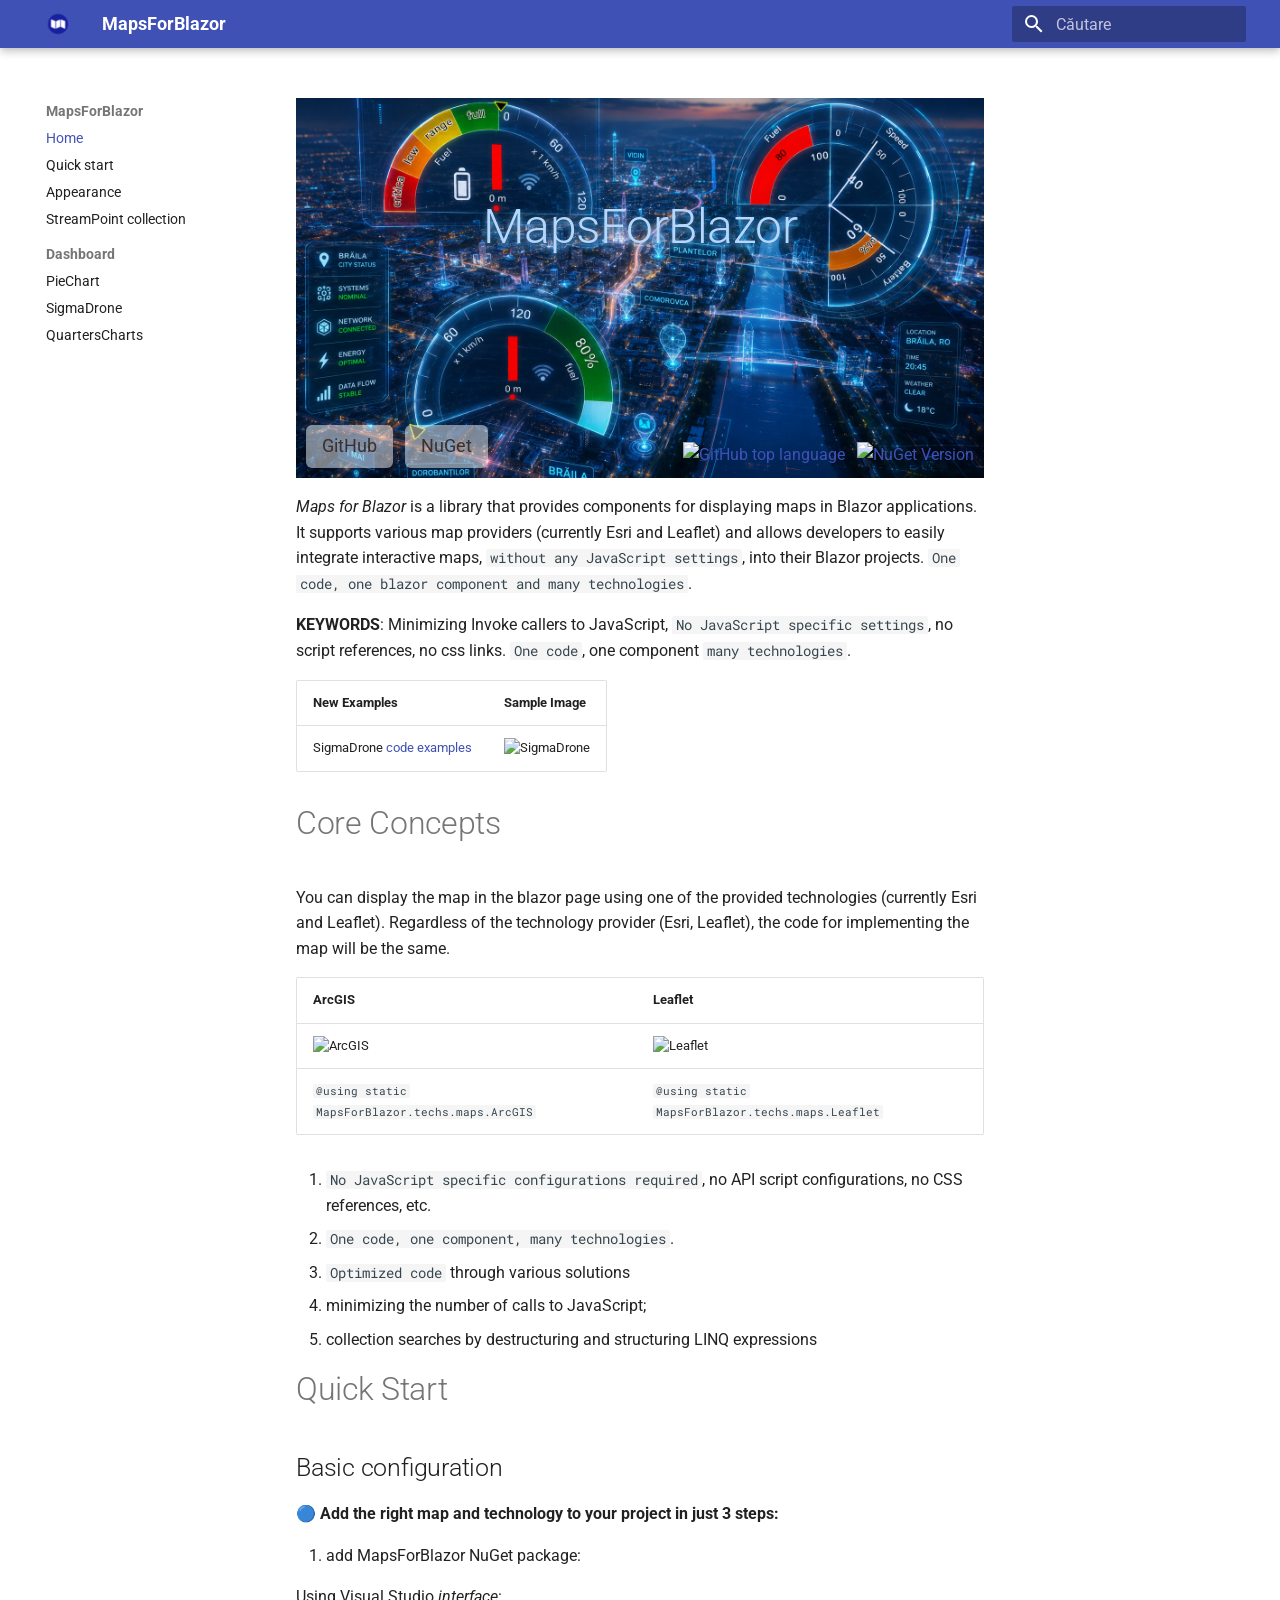
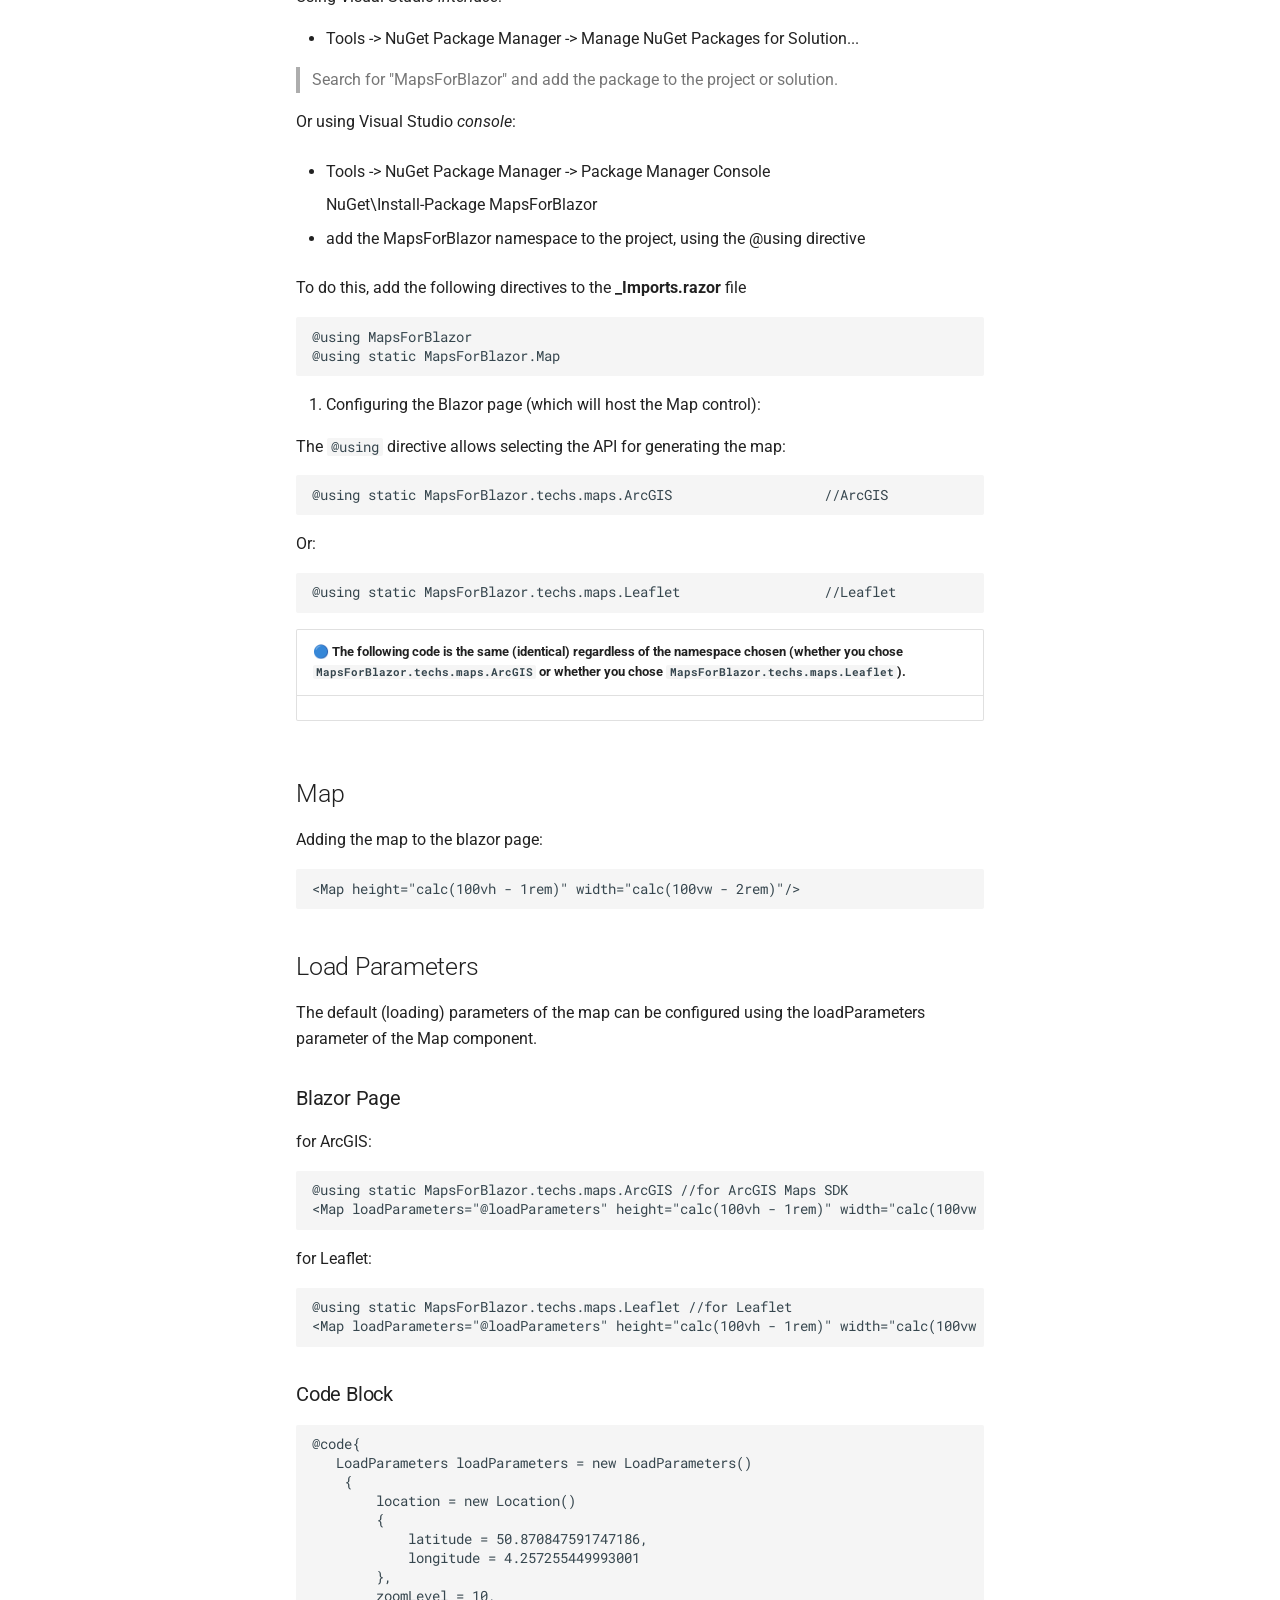
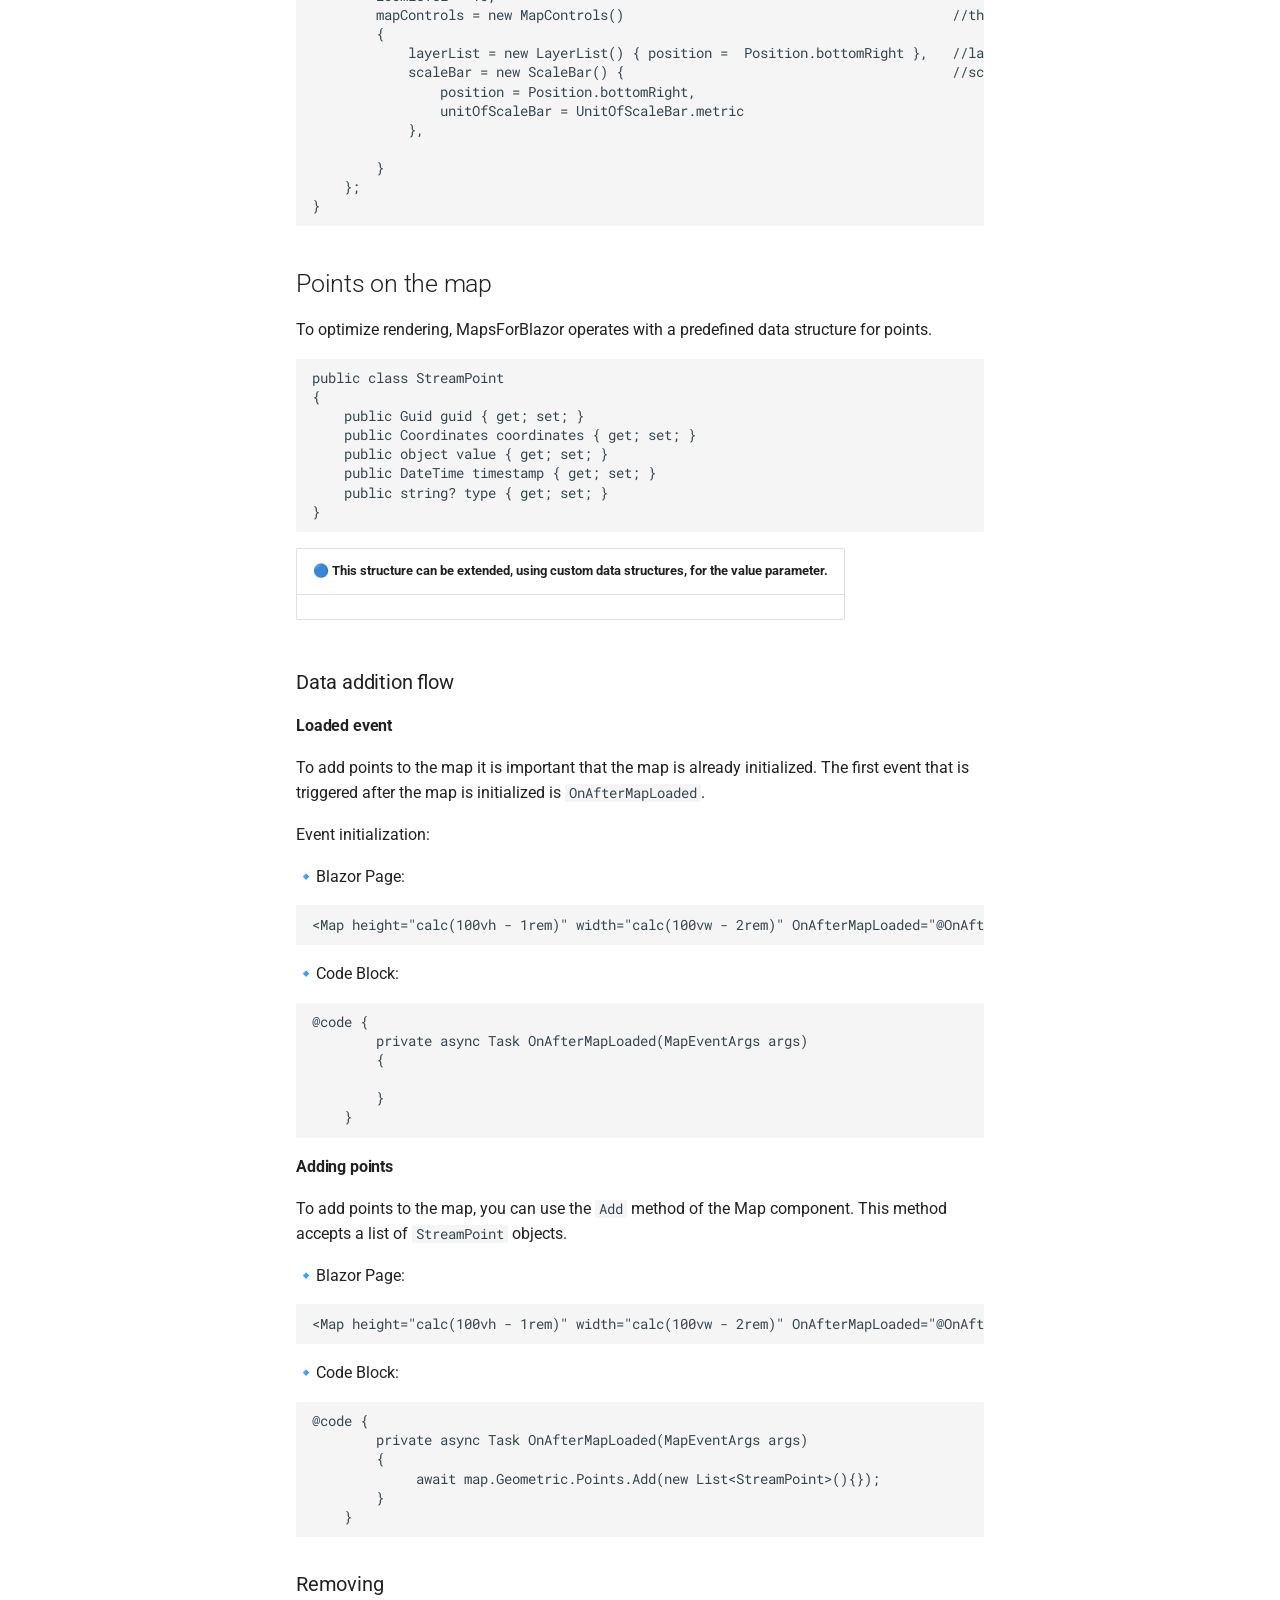
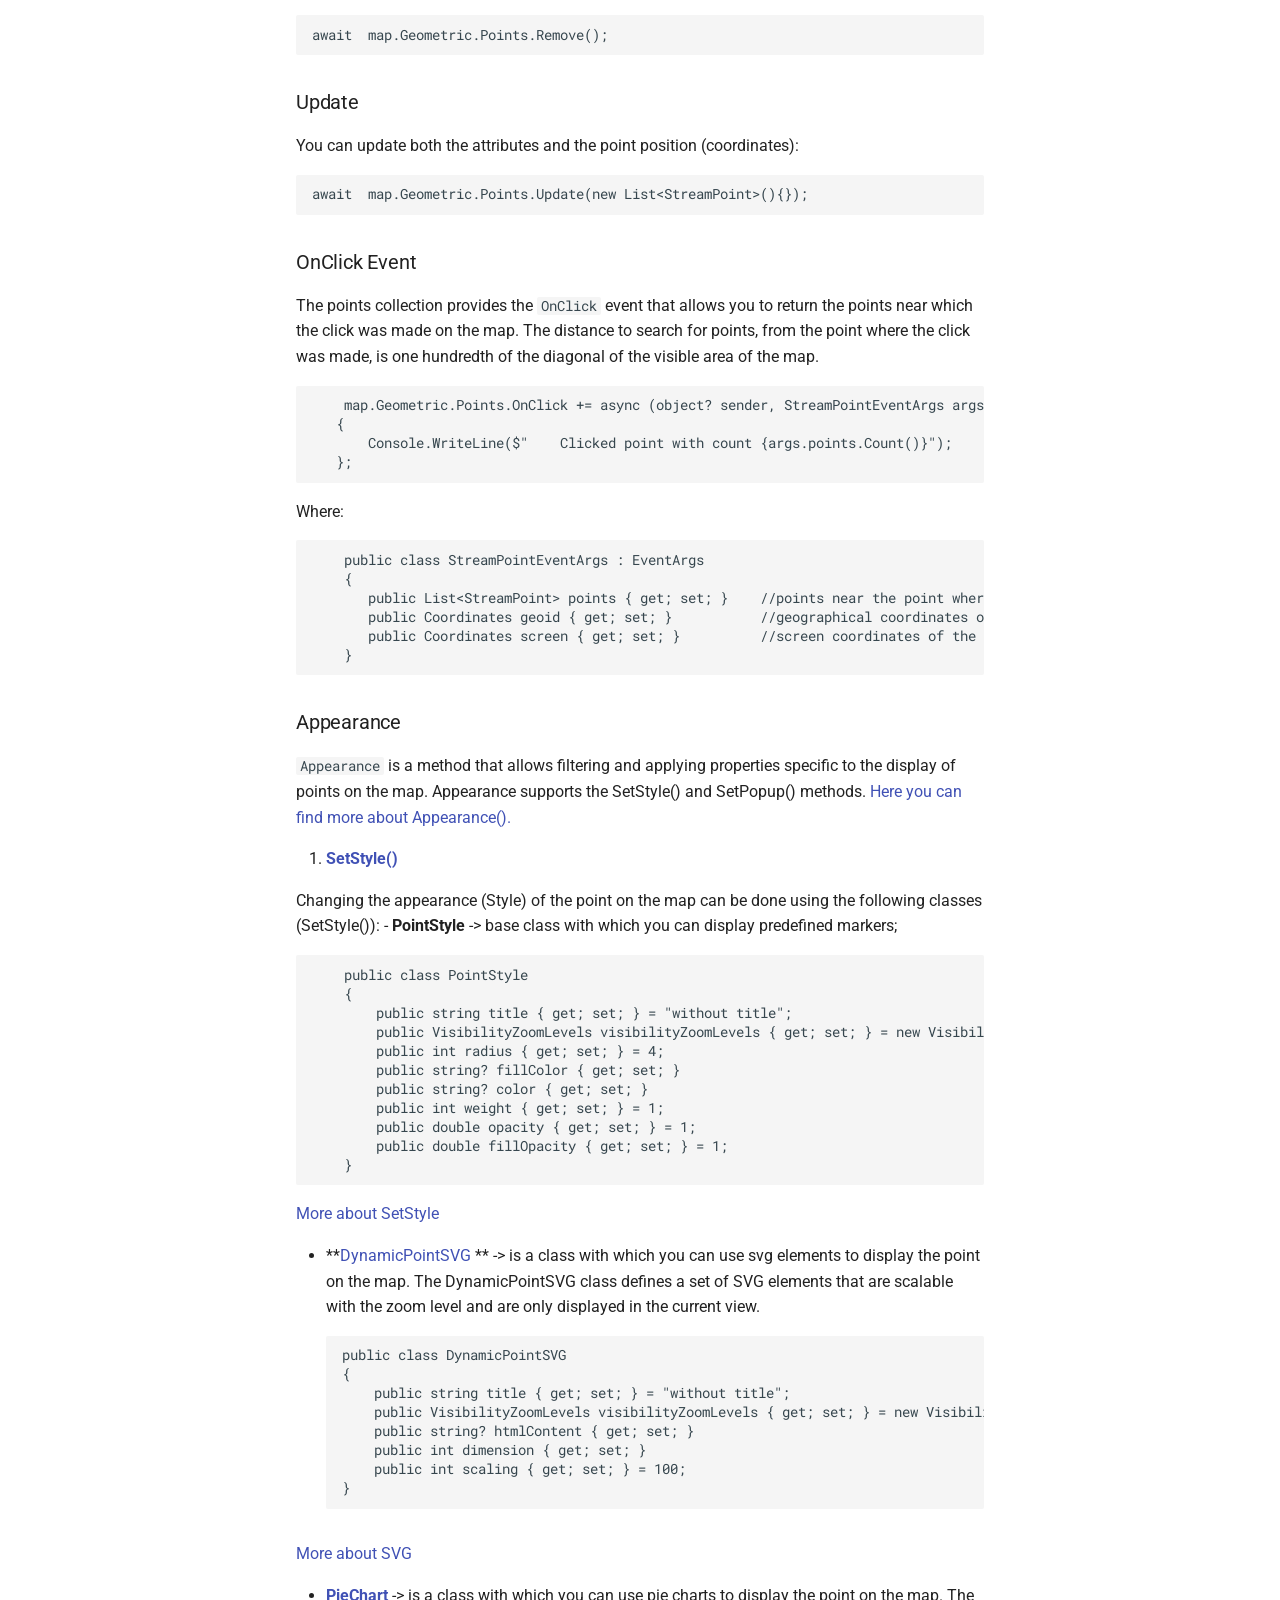
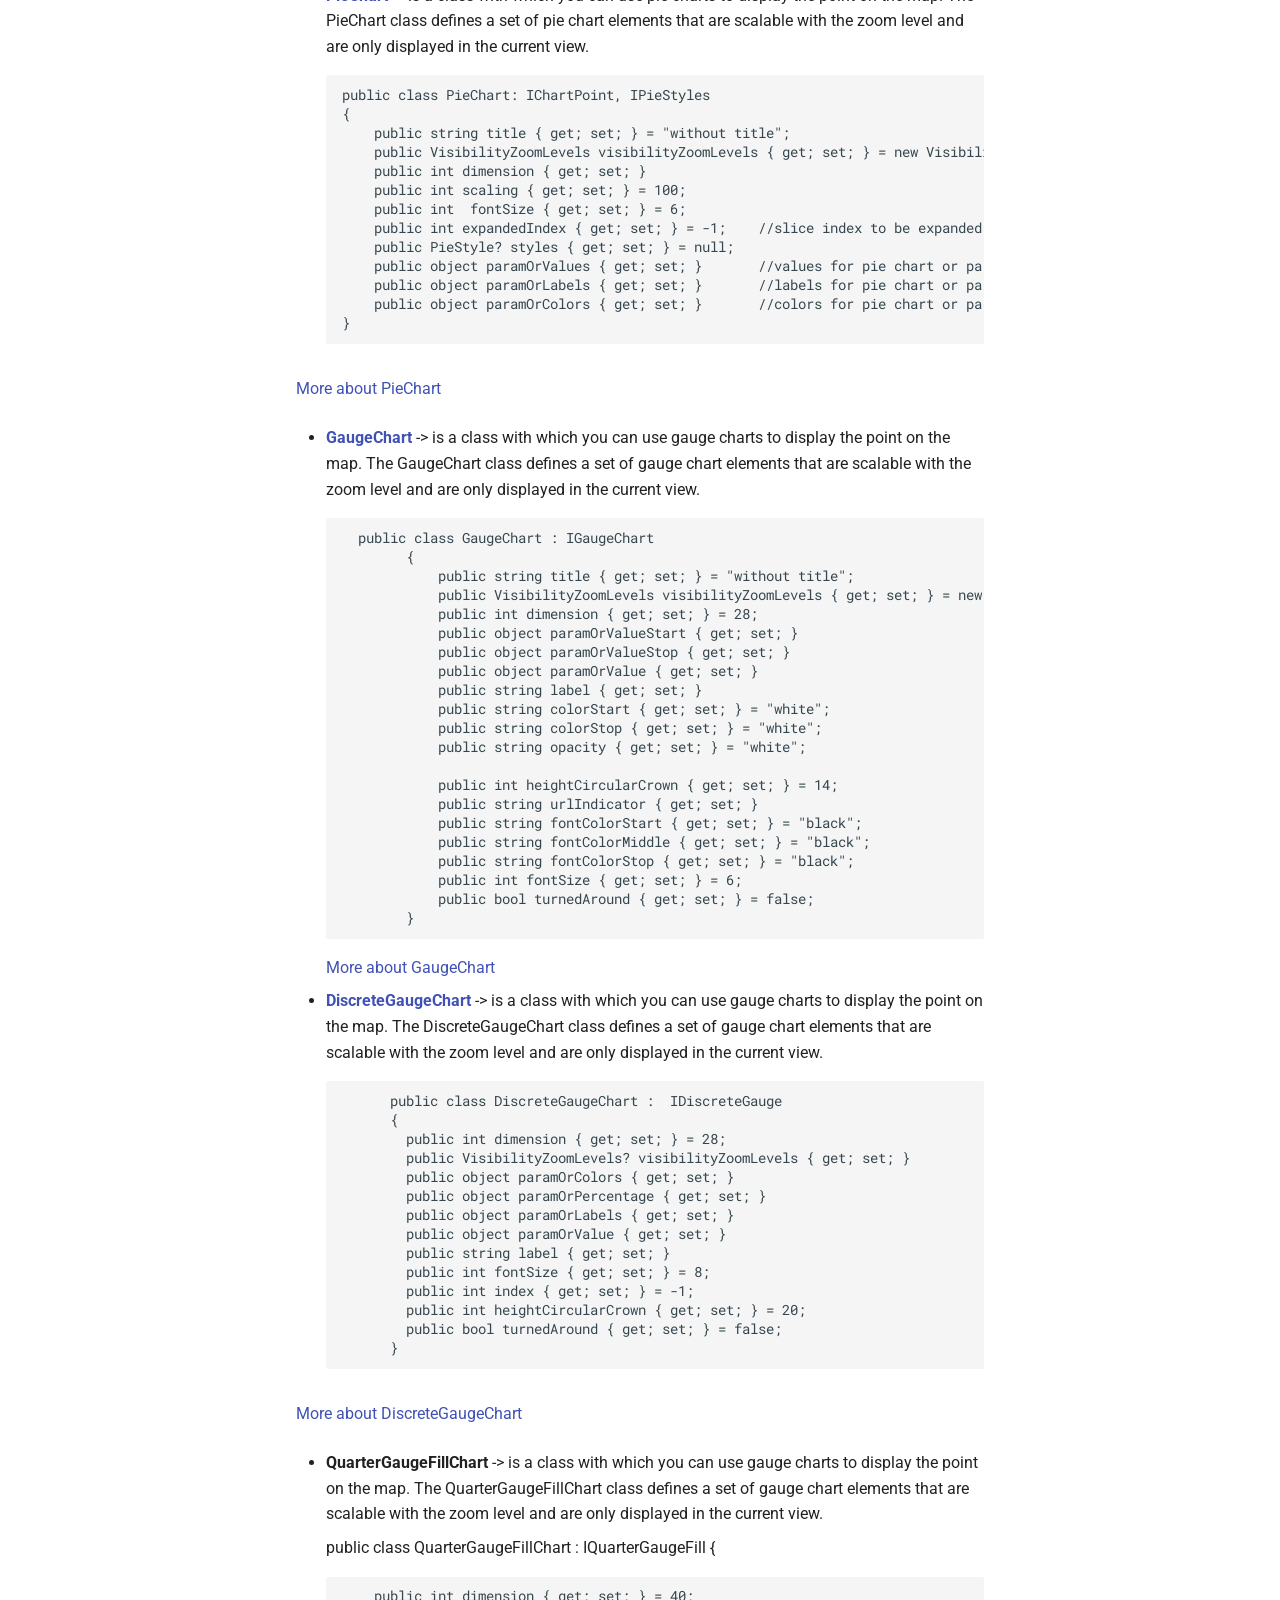
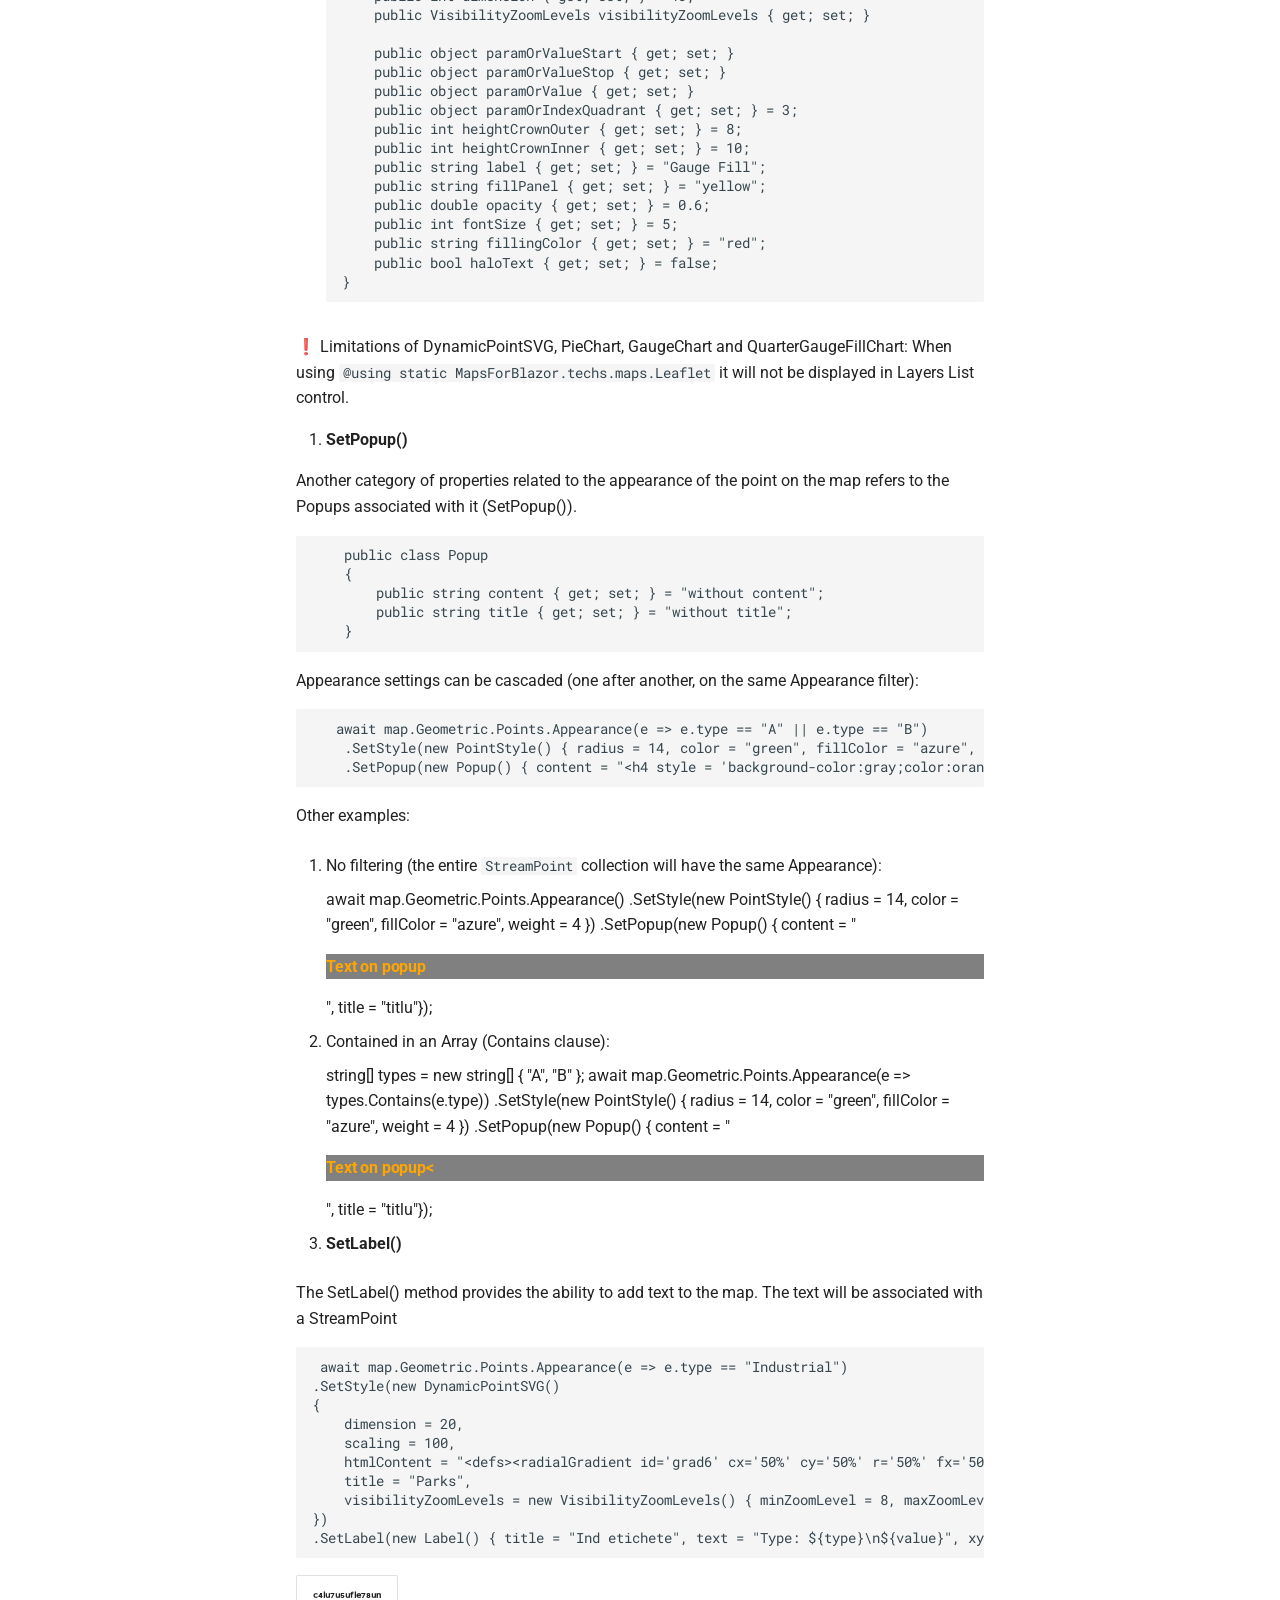
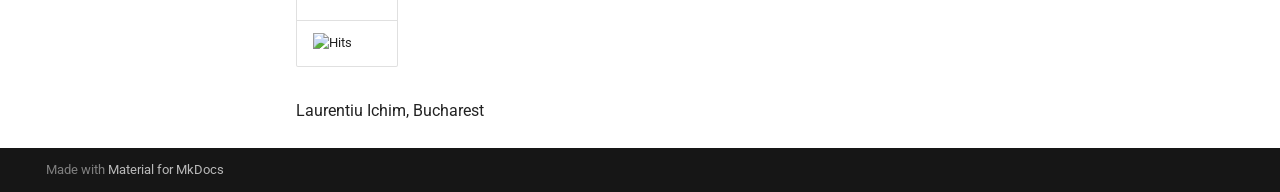
==== commit 7d87d931: "Deployed f652777 with MkDocs version: 1.6.1" ====
--- a/index.html
+++ b/index.html
@@ -443,19 +443,19 @@
                   
 
 
-<div class="md-hero"  style="background-image: url('assets/banner.png'); 
+<div class="md-hero"  style="background-image: url('assets/banner2.png'); 
             background-size: cover; 
             background-position: center; 
-            min-height: 320px; 
+            min-height: 380px; 
             display: flex; 
             align-items: flex-start;           /* ← schimbat din center */
             justify-content: center; 
-            padding-top: 78px;                 /* ← ajustează această valoare */
+            padding-top: 98px;                 /* ← ajustează această valoare */
             position: relative;">
 
   <!-- Text central -->
-   <div style="text-align: center; color: white; text-shadow: 0 2px 4px rgba(0,0,0,0.6);">
-    <h1 style="font-size: 2.8rem; margin: 0;">MapsForBlazor</h1>
+   <div style="text-align: center; color: white; text-shadow: 0 4px 6px rgba(100,200,255,.8);">
+    <h1 style="font-size: 2.4rem; margin: 0; color: #B6D6FC">MapsForBlazor</h1>
 
   </div>
 
@@ -464,23 +464,23 @@
 
   <a href="https://github.com/ichim/MapsForBlazor-nuget" target="_blank" 
      style="color: #3C2F2F; text-decoration: none; font-size: 0.9rem; 
-            background-color: rgba(255,255,255,0.28); 
+            background-color: rgba(255,255,255,0.48); 
             padding: 7px 16px; border-radius: 6px; 
             display: flex; align-items: center; gap: 6px;
             transition: all 0.2s ease;"
-     onmouseover="this.style.backgroundColor='rgba(255,255,255,0.48)'"
-     onmouseout="this.style.backgroundColor='rgba(255,255,255,0.28)'">
+     onmouseover="this.style.backgroundColor='rgba(255,255,255,0.80)'"
+     onmouseout="this.style.backgroundColor='rgba(255,255,255,0.48)'">
     GitHub
   </a>
 
   <a href="https://www.nuget.org/packages/MapsForBlazor" target="_blank" 
      style="color: #3C2F2F; text-decoration: none; font-size: 0.9rem; 
-            background-color: rgba(255,255,255,0.28); 
+            background-color: rgba(255,255,255,0.48); 
             padding: 7px 16px; border-radius: 6px; 
             display: flex; align-items: center; gap: 6px;
             transition: all 0.2s ease;"
-     onmouseover="this.style.backgroundColor='rgba(255,255,255,0.48)'"
-     onmouseout="this.style.backgroundColor='rgba(255,255,255,0.28)'">
+     onmouseover="this.style.backgroundColor='rgba(255,255,255,0.80)'"
+     onmouseout="this.style.backgroundColor='rgba(255,255,255,0.48)'">
     NuGet
   </a>
 
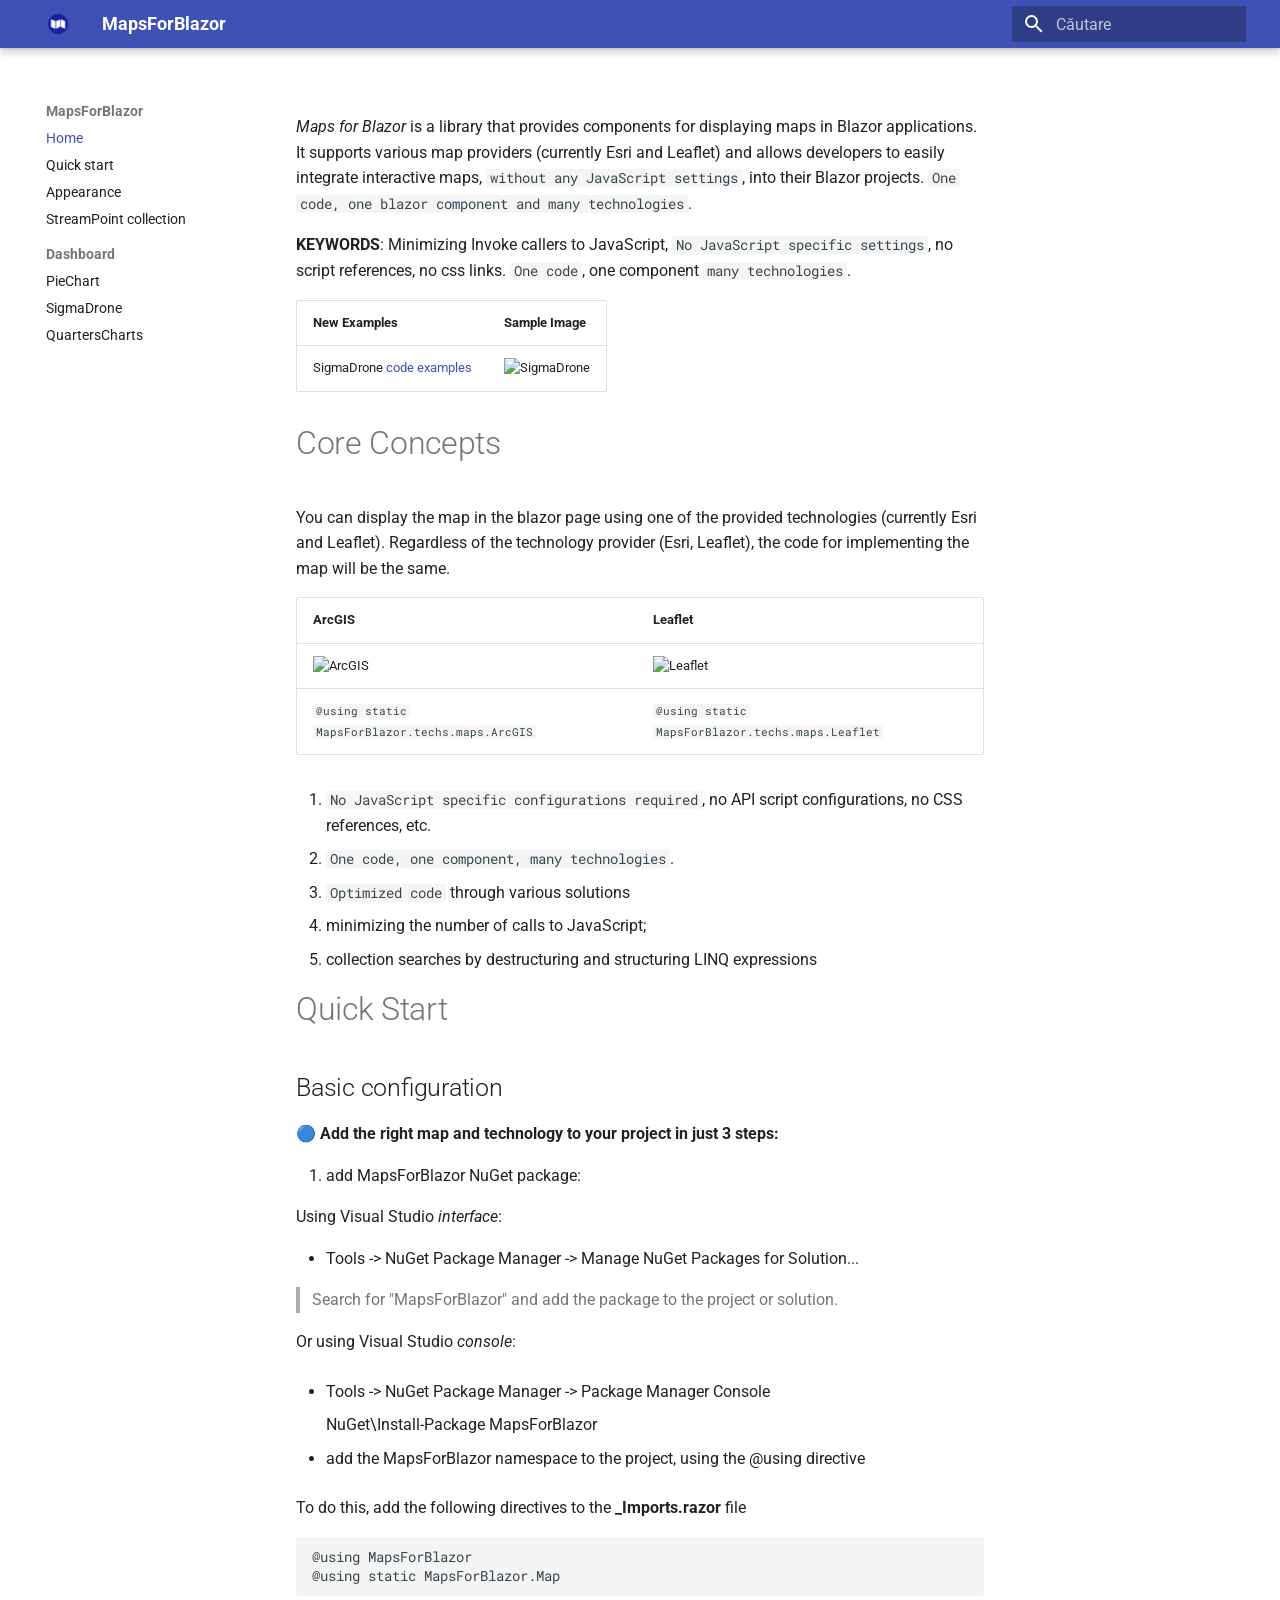
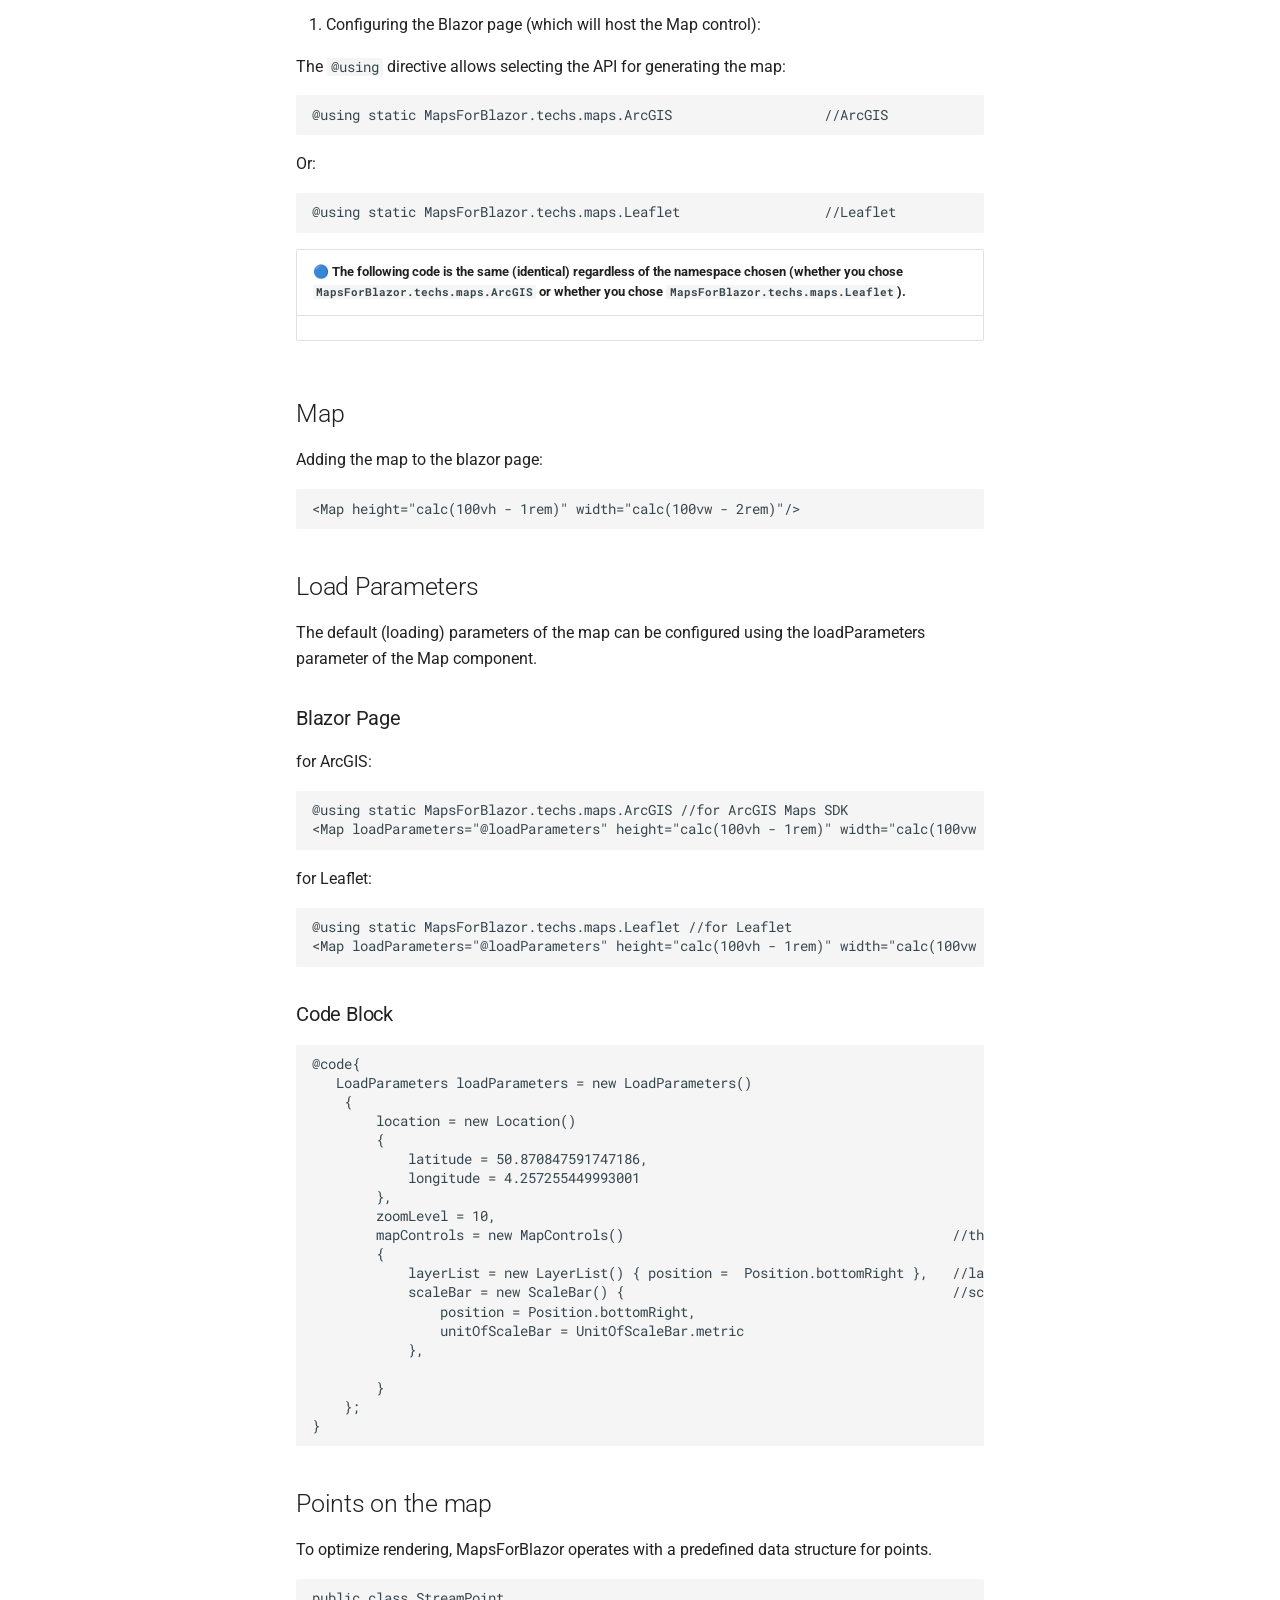
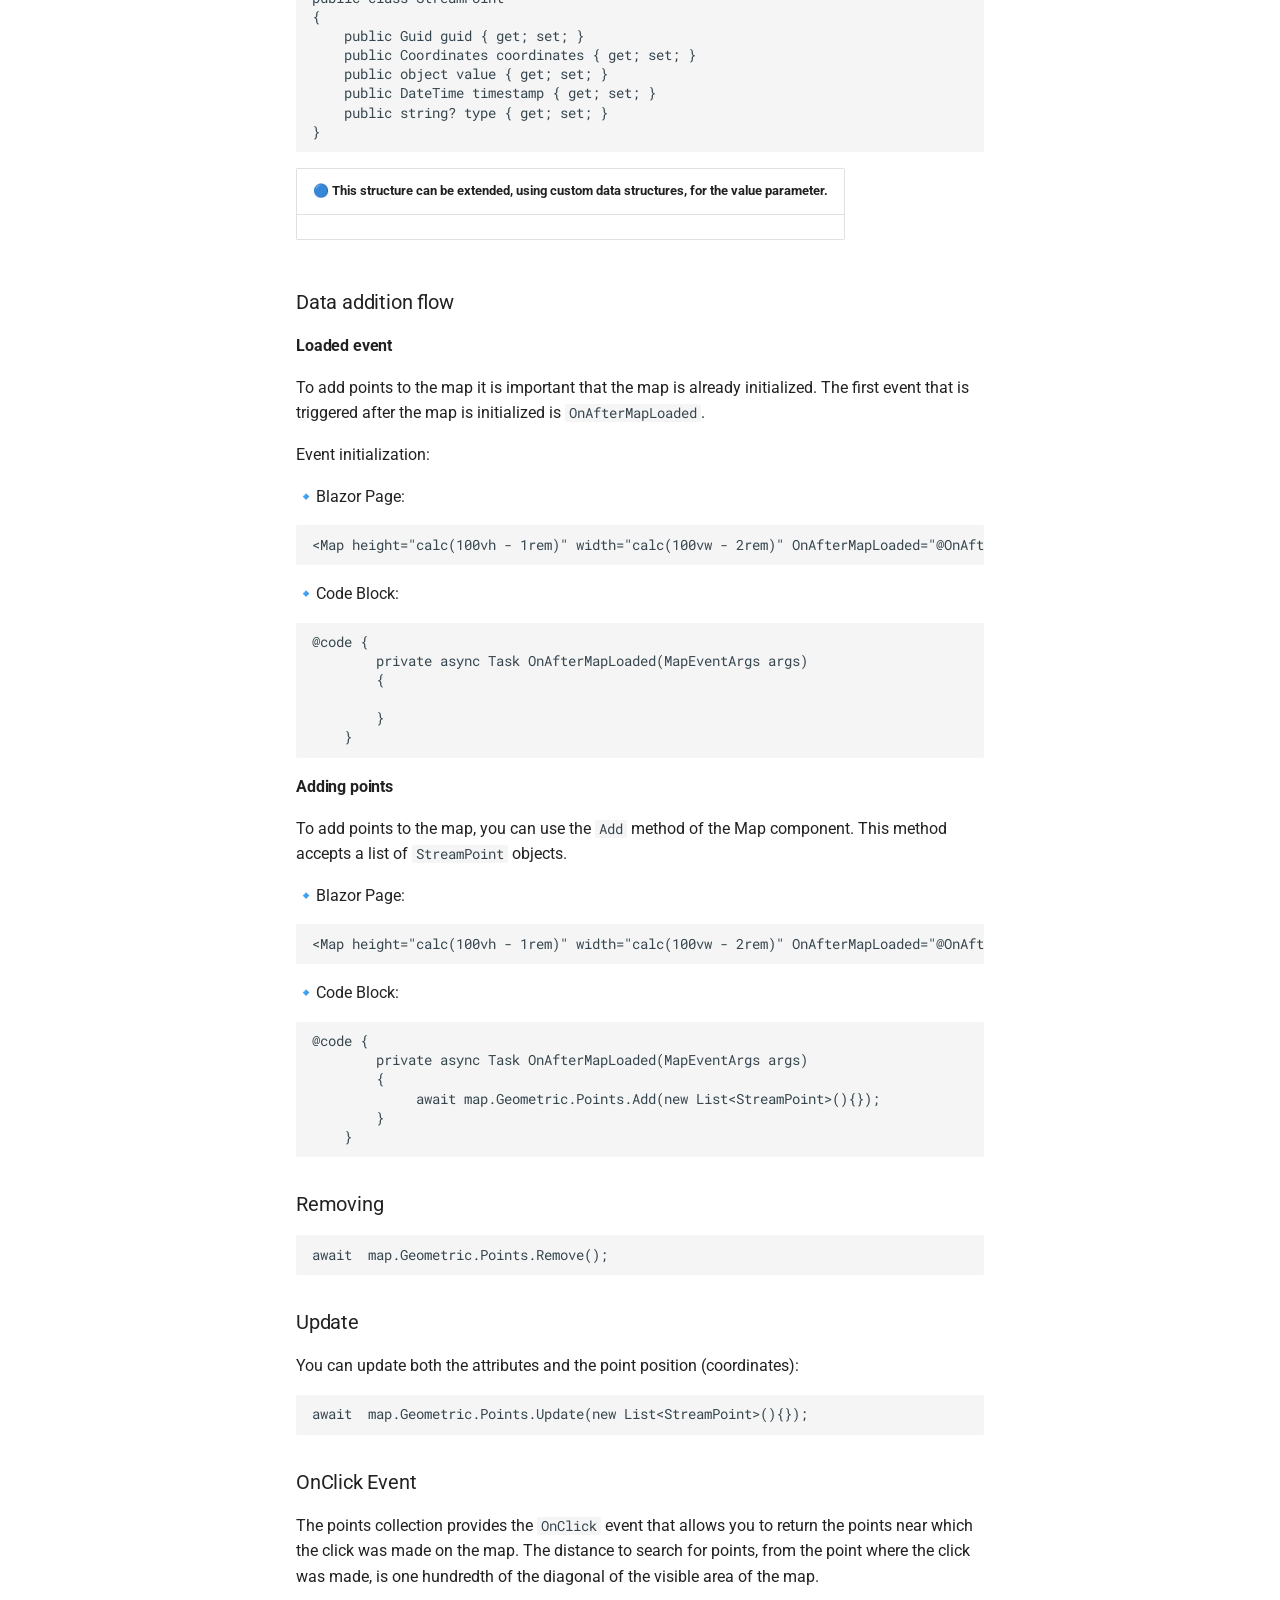
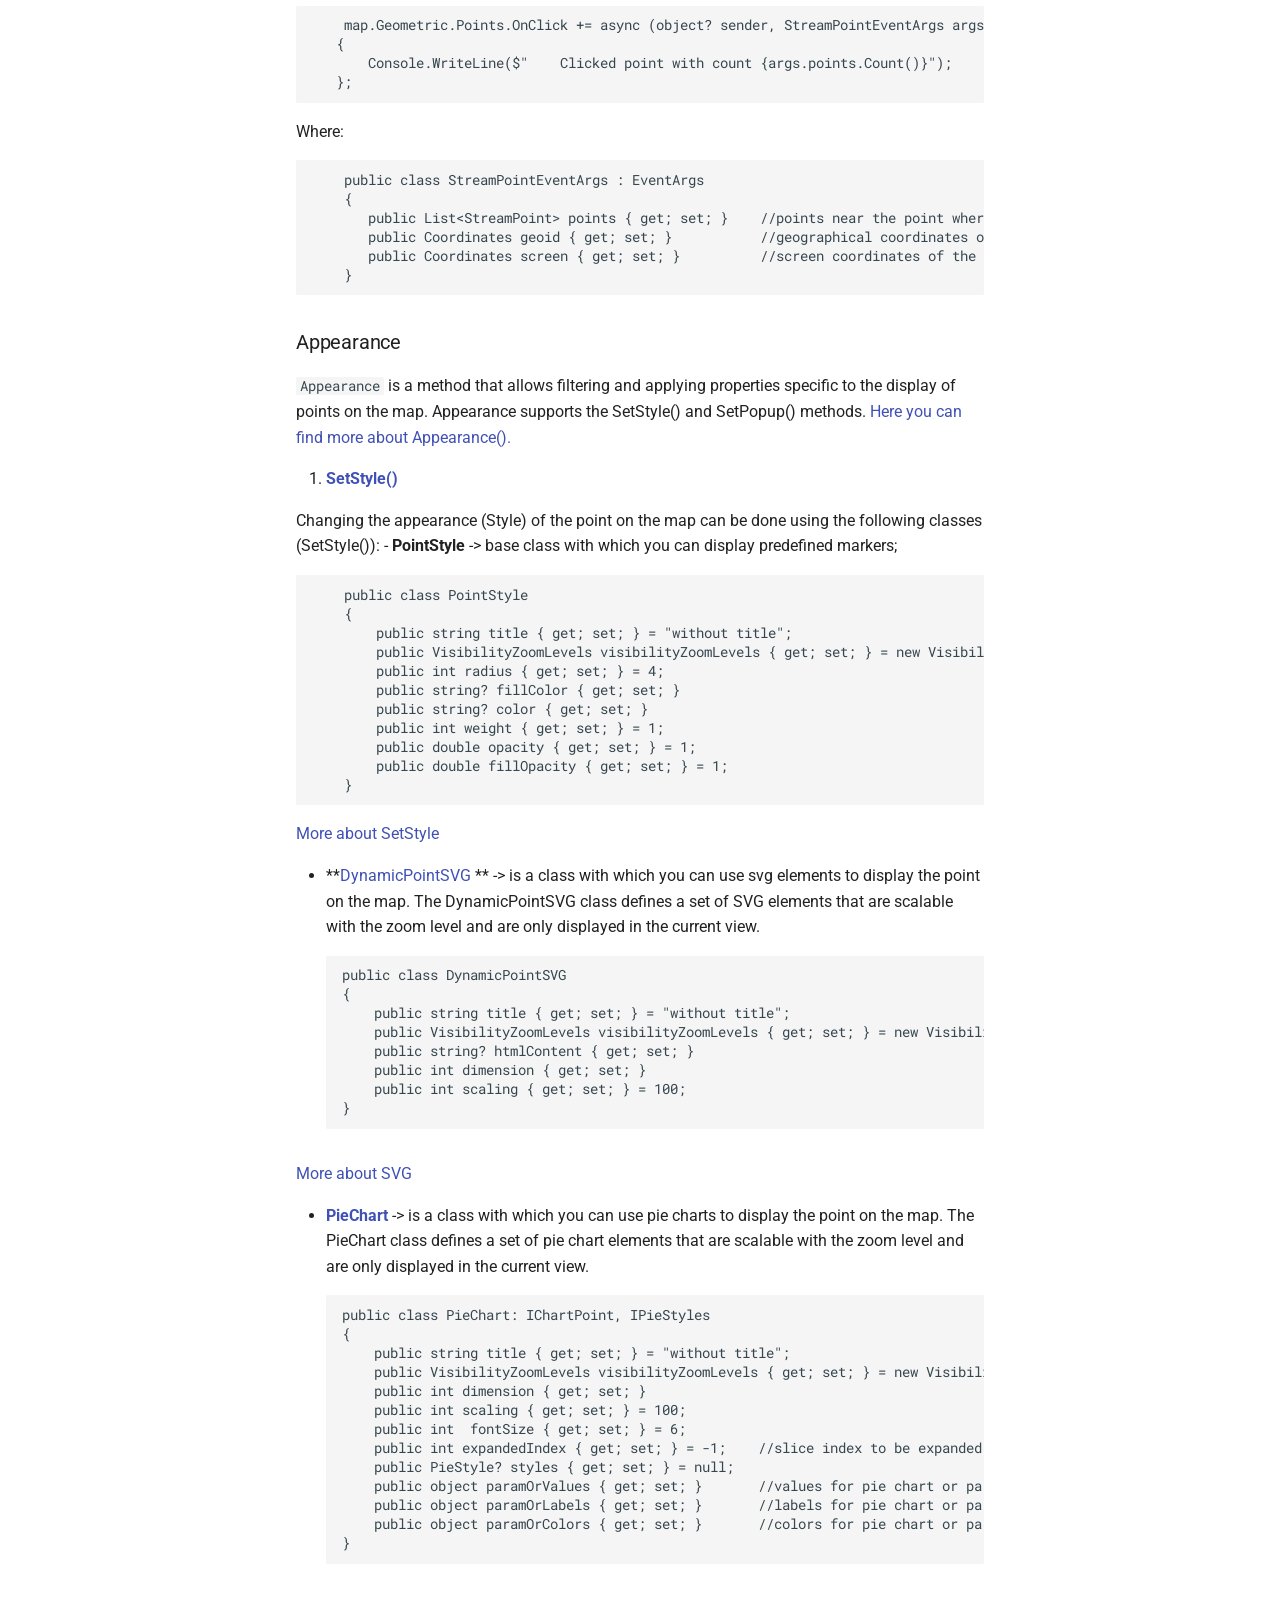
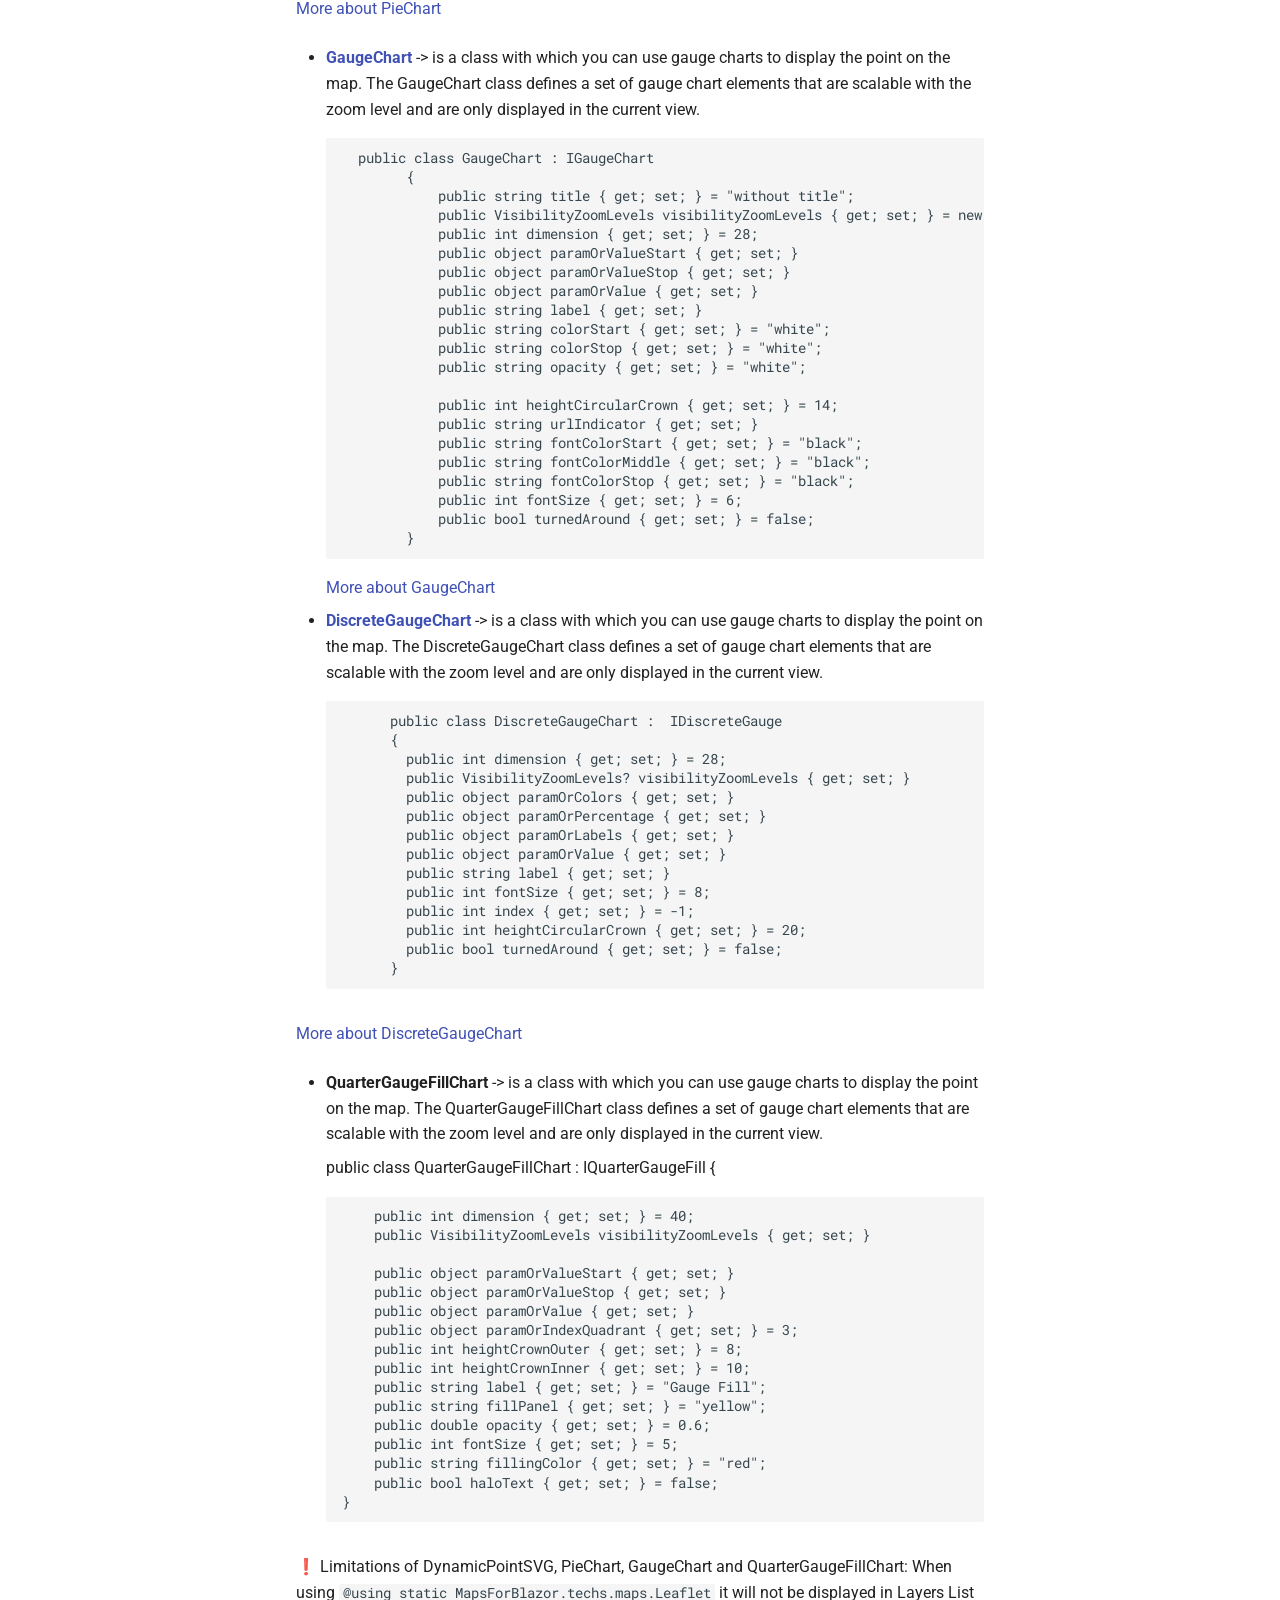
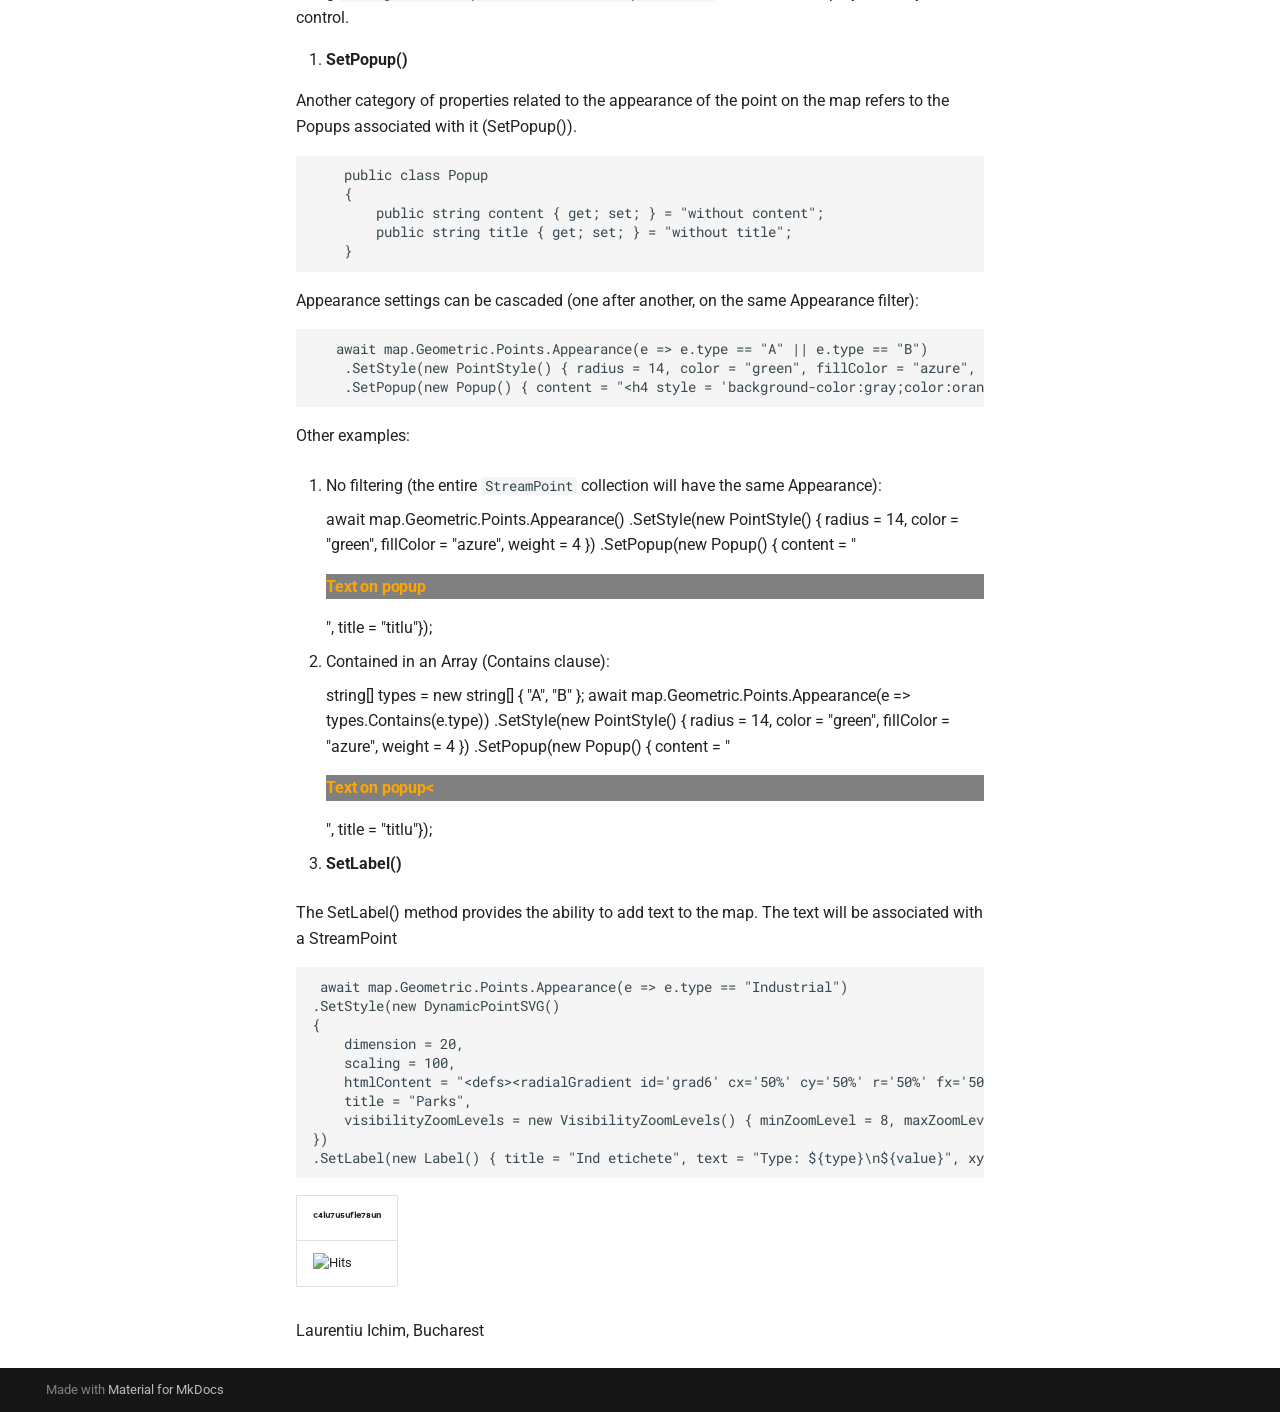
==== commit 362d0a49: "Deployed 77a7b28 with MkDocs version: 1.6.1" ====
--- a/index.html
+++ b/index.html
@@ -443,80 +443,6 @@
                   
 
 
-<div class="md-hero"  style="background-image: url('assets/banner2.png'); 
-            background-size: cover; 
-            background-position: center; 
-            min-height: 380px; 
-            display: flex; 
-            align-items: flex-start;           /* ← schimbat din center */
-            justify-content: center; 
-            padding-top: 98px;                 /* ← ajustează această valoare */
-            position: relative;">
-
-  <!-- Text central -->
-   <div style="text-align: center; color: white; text-shadow: 0 4px 6px rgba(100,200,255,.8);">
-    <h1 style="font-size: 2.4rem; margin: 0; color: #B6D6FC">MapsForBlazor</h1>
-
-  </div>
-
-  <!-- Link-uri GitHub și NuGet -->
-<div style="position: absolute; bottom: 10px; left: 10px; display: flex; gap: 12px;">
-
-  <a href="https://github.com/ichim/MapsForBlazor-nuget" target="_blank" 
-     style="color: #3C2F2F; text-decoration: none; font-size: 0.9rem; 
-            background-color: rgba(255,255,255,0.48); 
-            padding: 7px 16px; border-radius: 6px; 
-            display: flex; align-items: center; gap: 6px;
-            transition: all 0.2s ease;"
-     onmouseover="this.style.backgroundColor='rgba(255,255,255,0.80)'"
-     onmouseout="this.style.backgroundColor='rgba(255,255,255,0.48)'">
-    GitHub
-  </a>
-
-  <a href="https://www.nuget.org/packages/MapsForBlazor" target="_blank" 
-     style="color: #3C2F2F; text-decoration: none; font-size: 0.9rem; 
-            background-color: rgba(255,255,255,0.48); 
-            padding: 7px 16px; border-radius: 6px; 
-            display: flex; align-items: center; gap: 6px;
-            transition: all 0.2s ease;"
-     onmouseover="this.style.backgroundColor='rgba(255,255,255,0.80)'"
-     onmouseout="this.style.backgroundColor='rgba(255,255,255,0.48)'">
-    NuGet
-  </a>
-
-</div>
-
-<div style="position: absolute; bottom: 10px; right: 10px; display: flex; gap: 12px;">
-<a href="https://github.com/ichim/MapsForBlazor-nuget" target="_blank">
-    <img src="https://img.shields.io/github/languages/top/ichim/MapsForBlazor-nuget" alt="GitHub top language">
-  </a>
-  <a href="https://www.nuget.org/packages/MapsForBlazor" target="_blank">
-    <img src="https://img.shields.io/nuget/v/MapsForBlazor" alt="NuGet Version">
-  </a>
-</div>
-
-
-
-<!--
-<div style="margin-top: 15px; display: flex; gap: 8px; flex-wrap: wrap;">
-
-  <a href="https://www.nuget.org/packages/MapsForBlazor" target="_blank">
-    <img src="https://img.shields.io/nuget/v/MapsForBlazor" alt="NuGet Version">
-  </a>
-
-  <a href="https://github.com/ichim/MapsForBlazor-nuget" target="_blank">
-    <img src="https://img.shields.io/github/languages/top/ichim/MapsForBlazor-nuget" alt="GitHub top language">
-  </a>
-
-  <a href="https://github.com/ichim/MapsForBlazor-nuget/stargazers" target="_blank">
-    <img src="https://img.shields.io/github/stars/ichim/MapsForBlazor-nuget" alt="GitHub stars">
-  </a>
-
-</div>
--->
-
-</div>
-
 <p><em>Maps for Blazor</em> is a library that provides components for displaying maps in Blazor applications. It supports various map providers (currently Esri and Leaflet) and allows developers to easily integrate interactive maps, <code>without any JavaScript settings</code>, into their Blazor projects. <code>One code, one blazor component and many technologies</code>.</p>
 <p><strong>KEYWORDS</strong>: Minimizing Invoke callers to JavaScript, <code>No JavaScript specific settings</code>, no script references, no css links. <code>One code</code>, one component <code>many technologies</code>.</p>
 <table>
@@ -529,7 +455,7 @@
 <tbody>
 <tr>
 <td>SigmaDrone <a href="https://github.com/ichim/MapsForBlazor-nuget/tree/main/Drones">code examples</a></td>
-<td><img alt="SigmaDrone" src="https://raw.githubusercontent.com/ichim/MapsForBlazor-nuget/main/images/dashboard/SigmaDrone-Explore.gif" /></td>
+<td><img alt="SigmaDrone" src="https://raw.githubusercontent.com/ichim/MapsForBlazor-nuget/main/images/dashboard/SigmaDrone-more.gif" /></td>
 </tr>
 </tbody>
 </table>
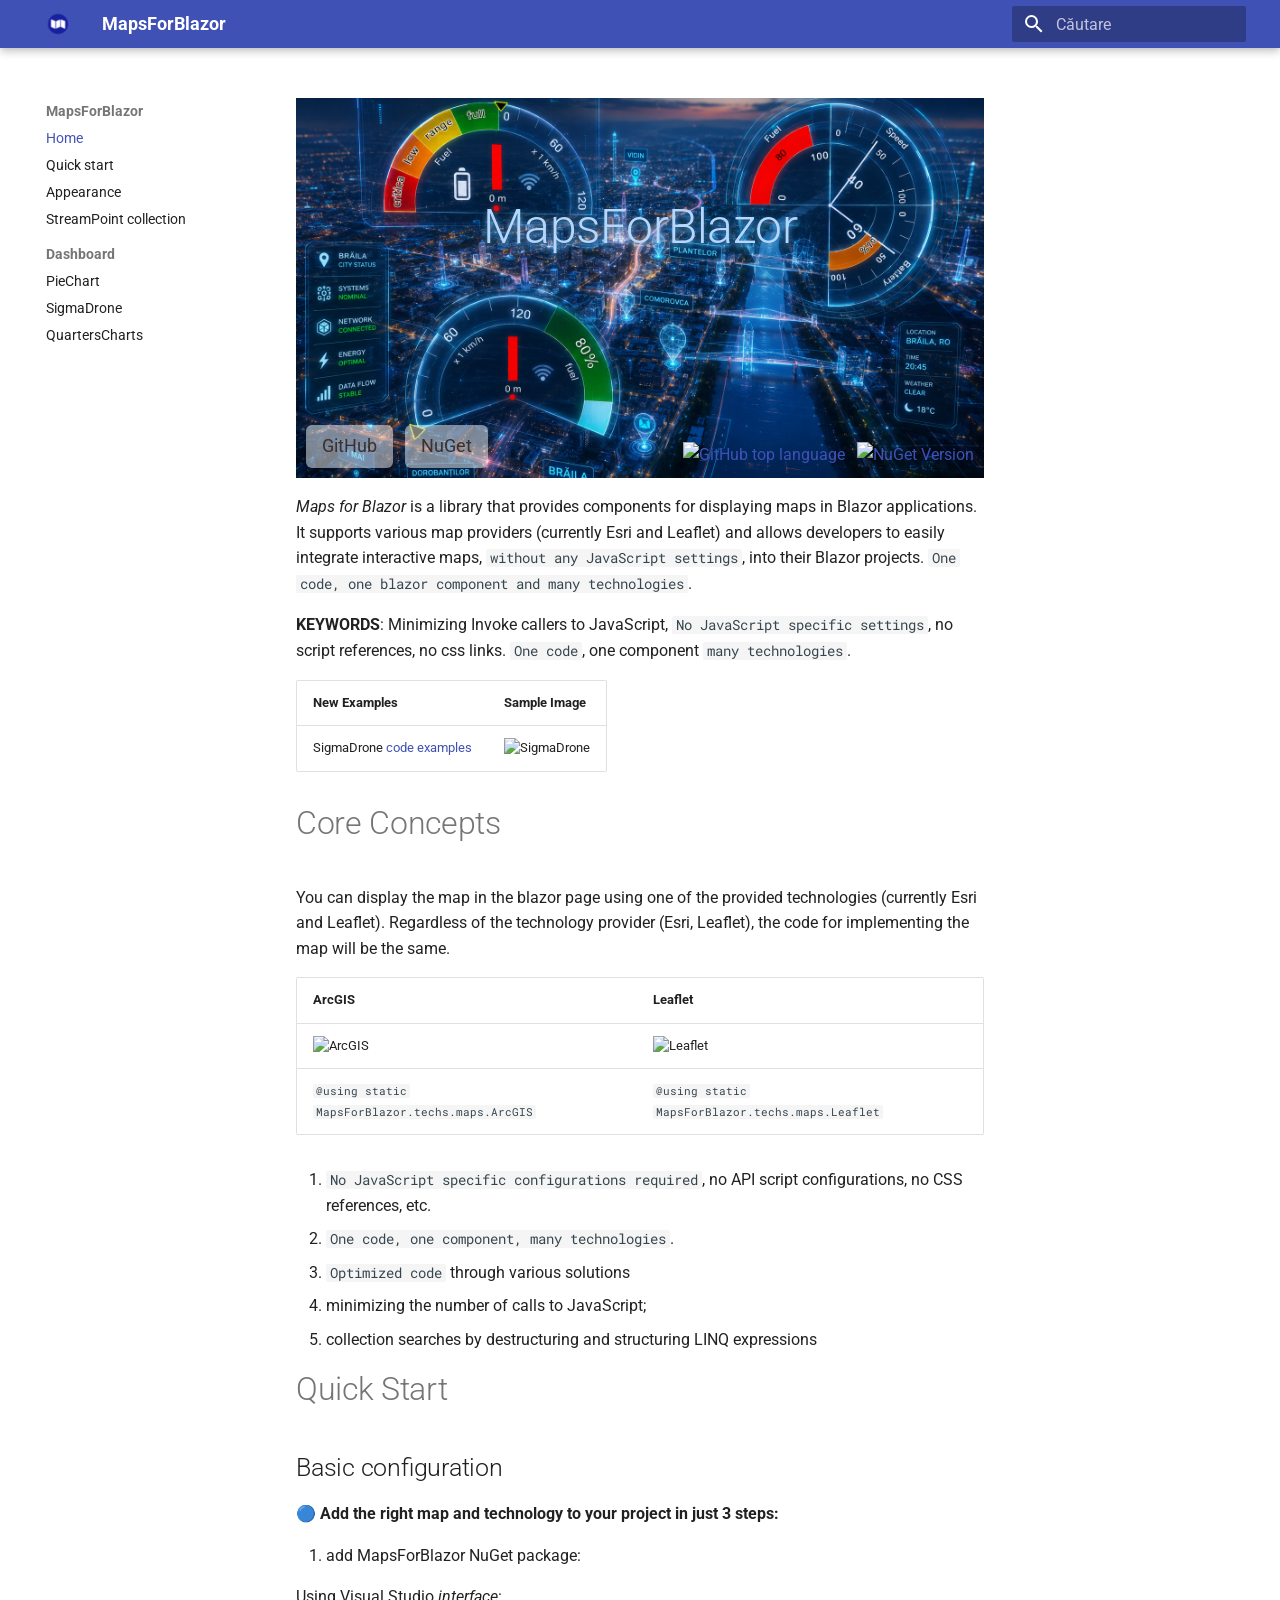
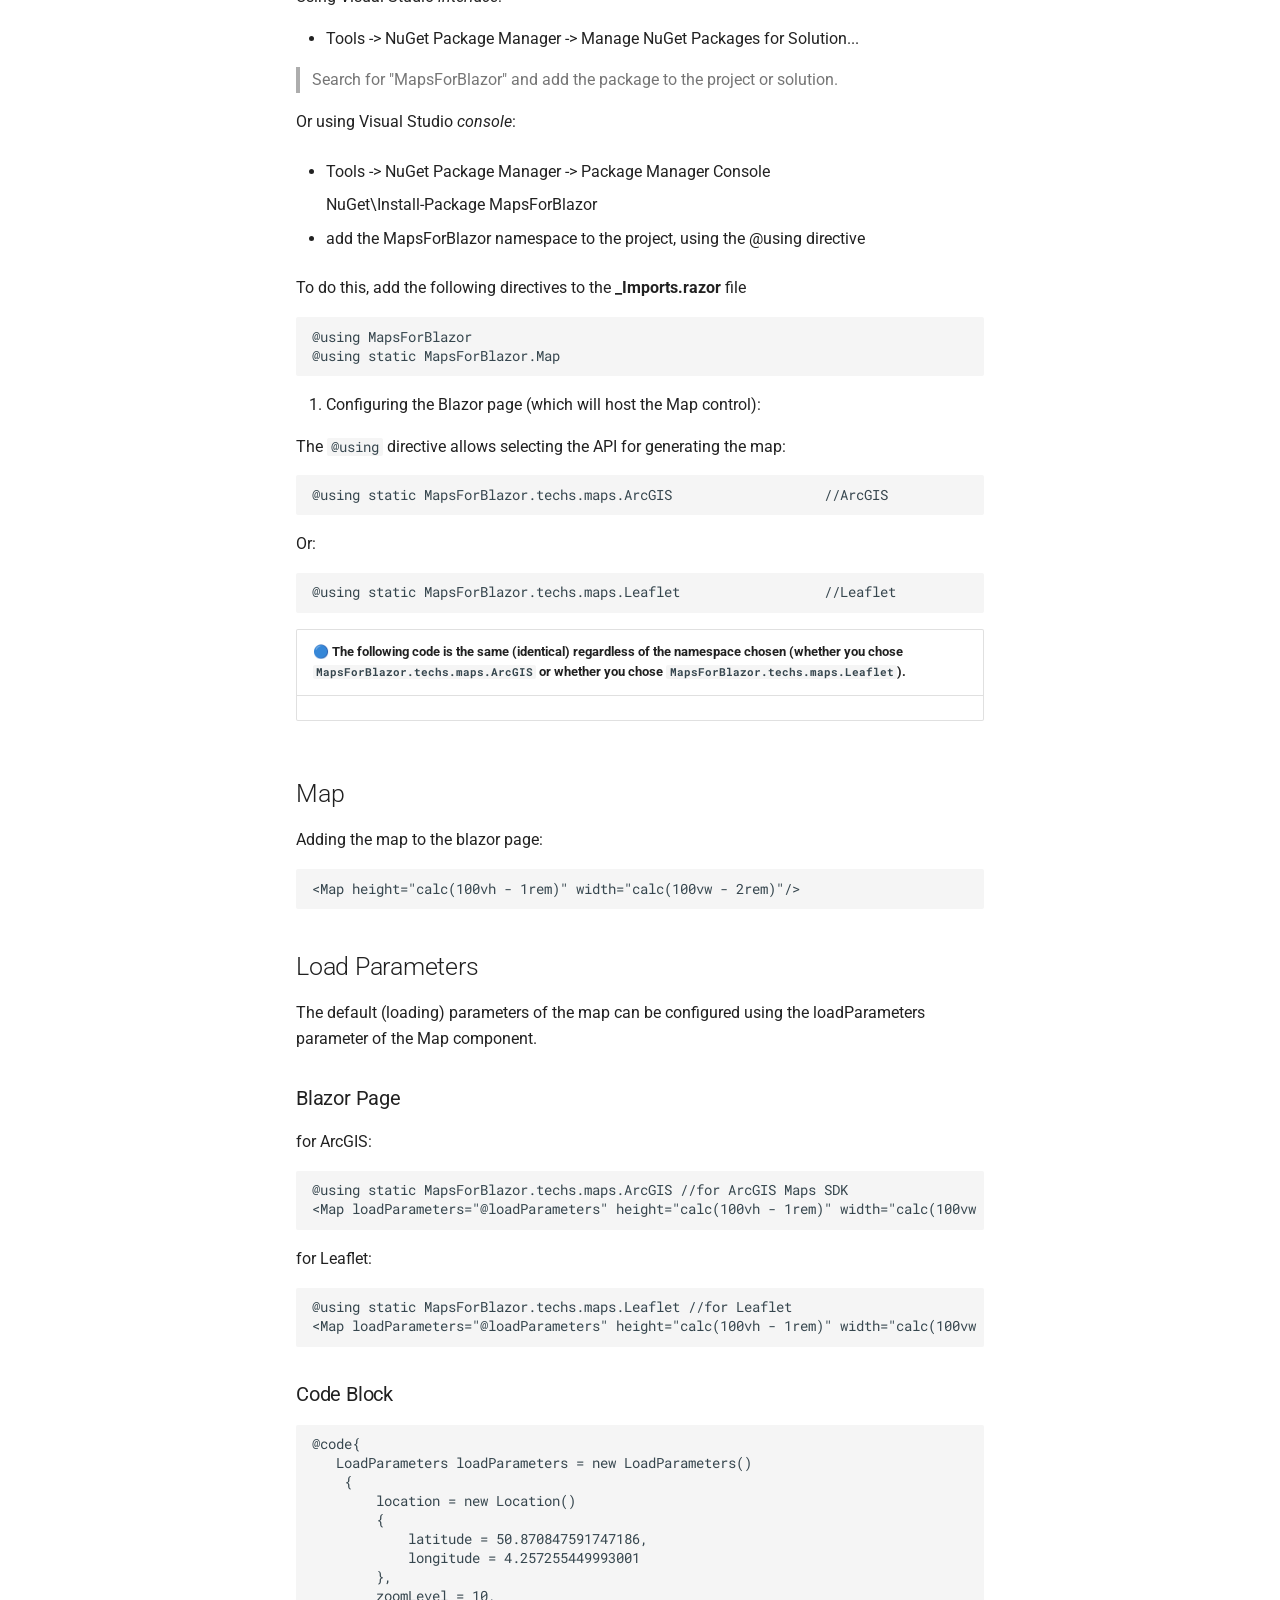
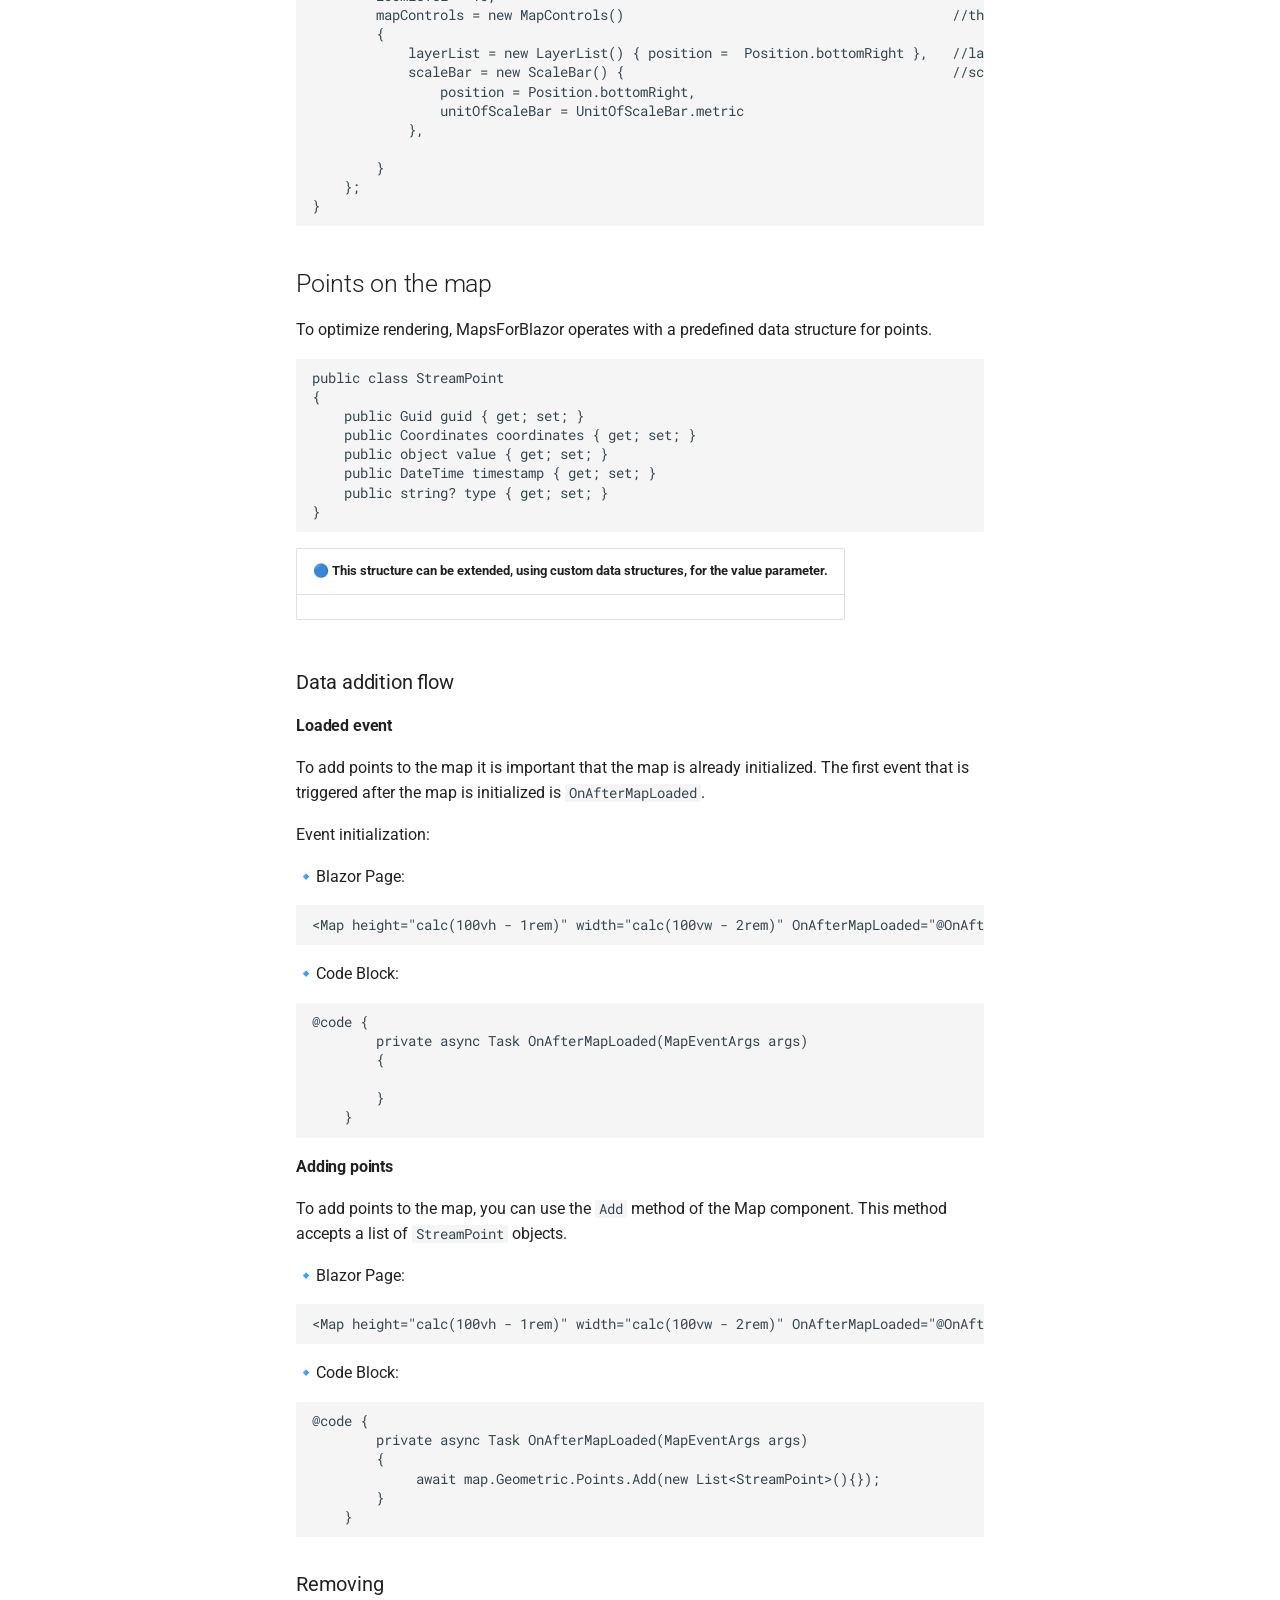
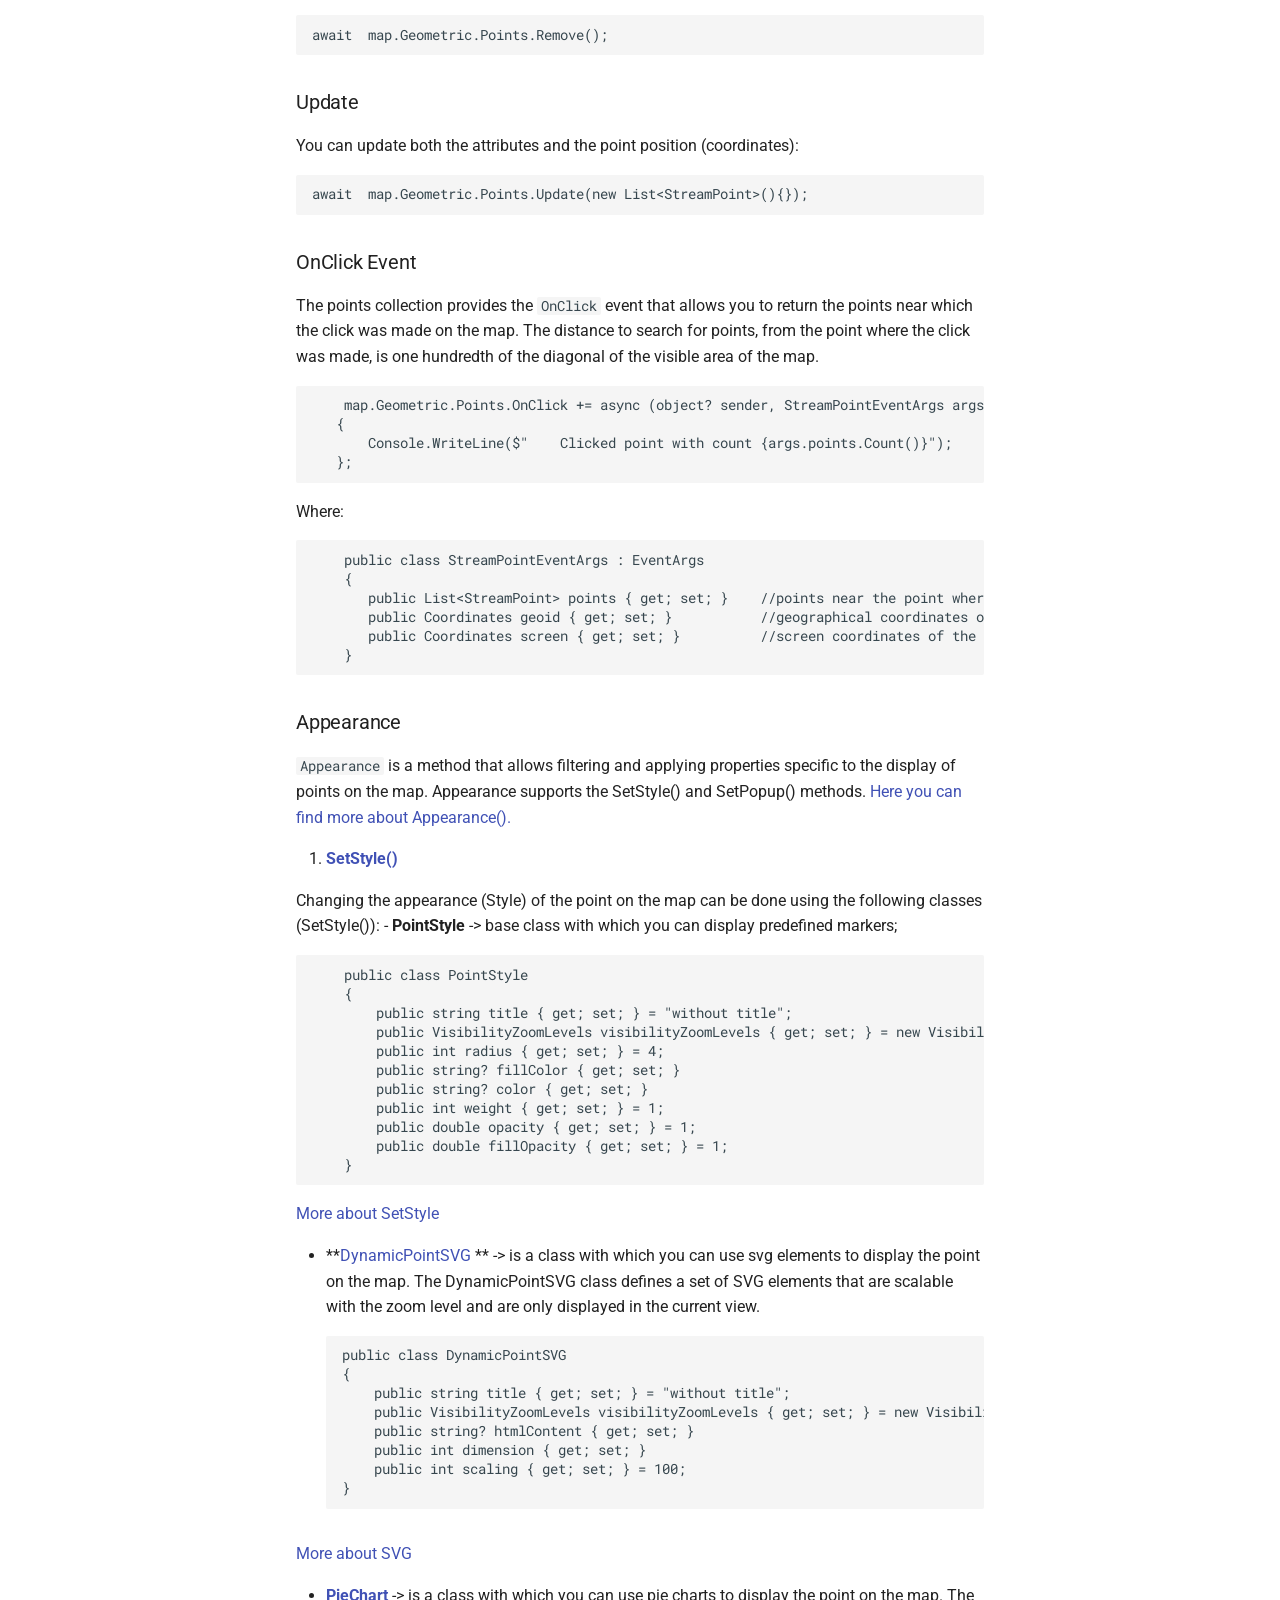
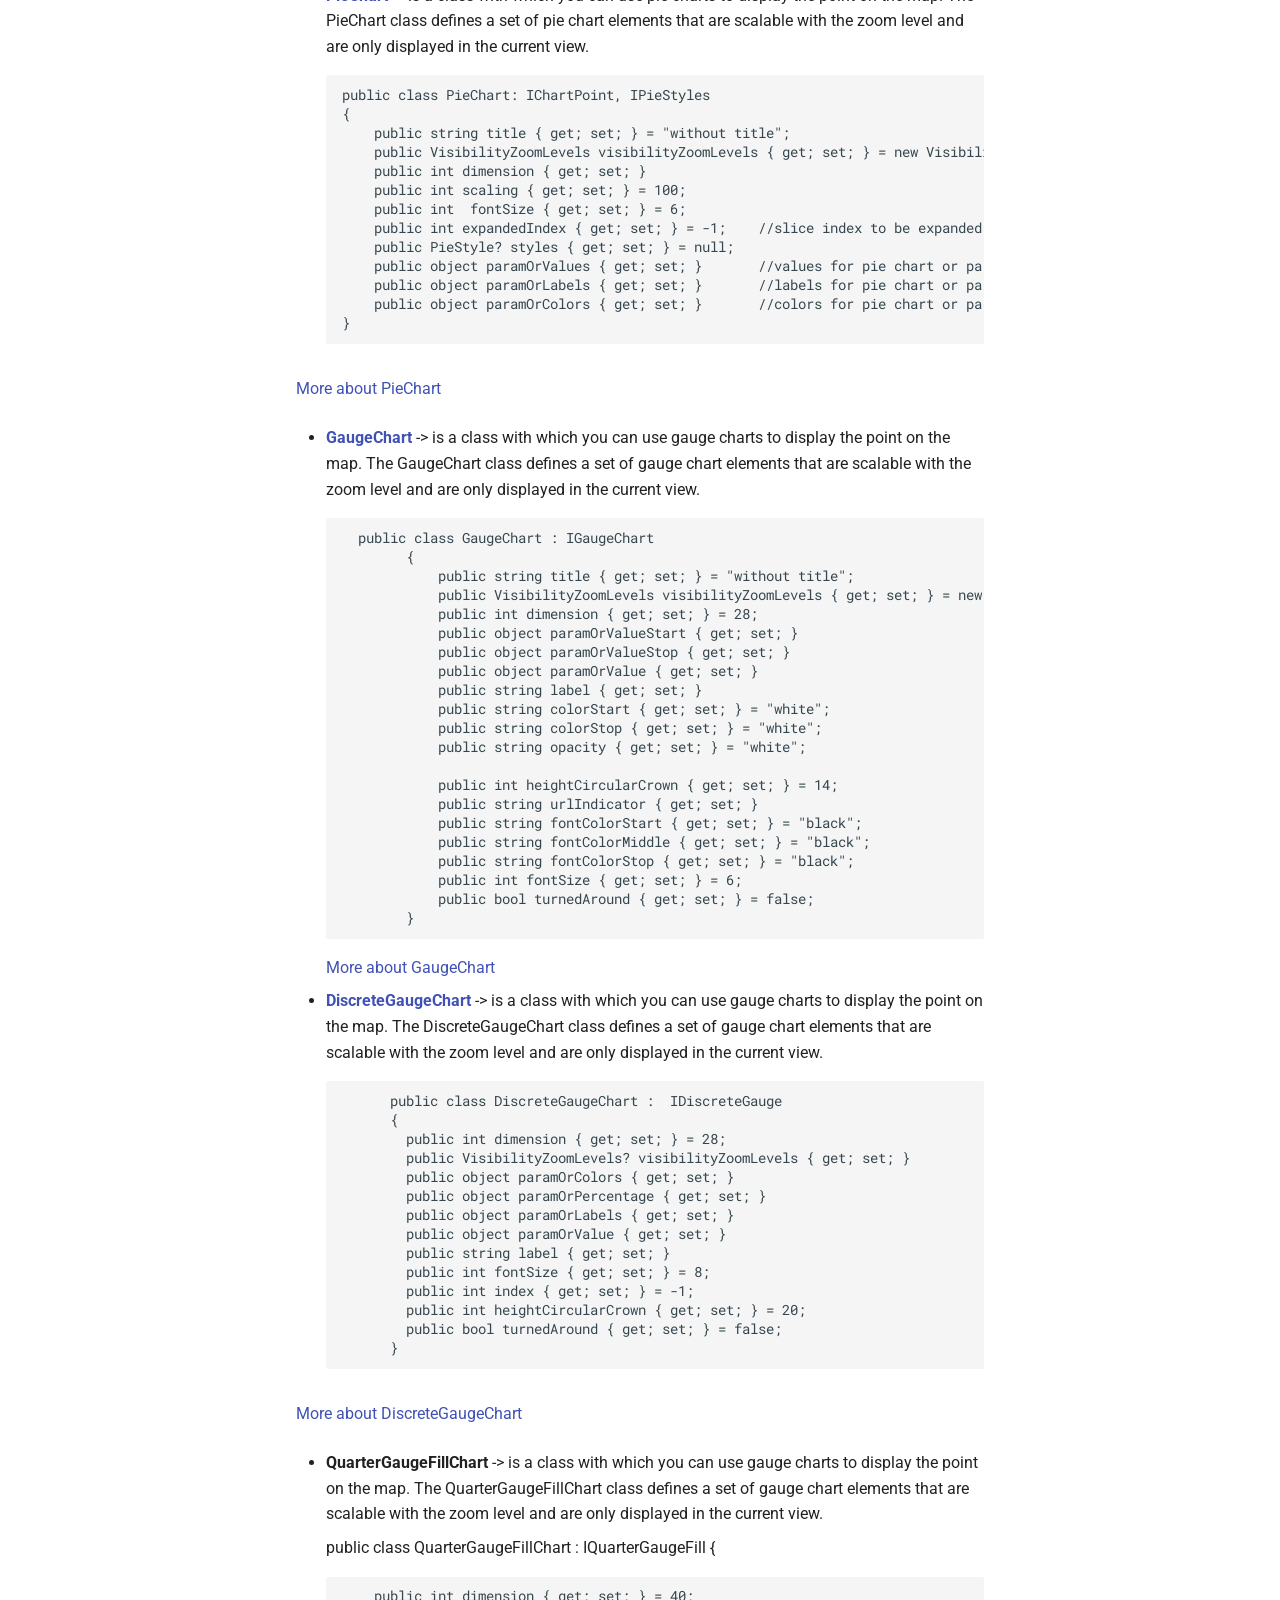
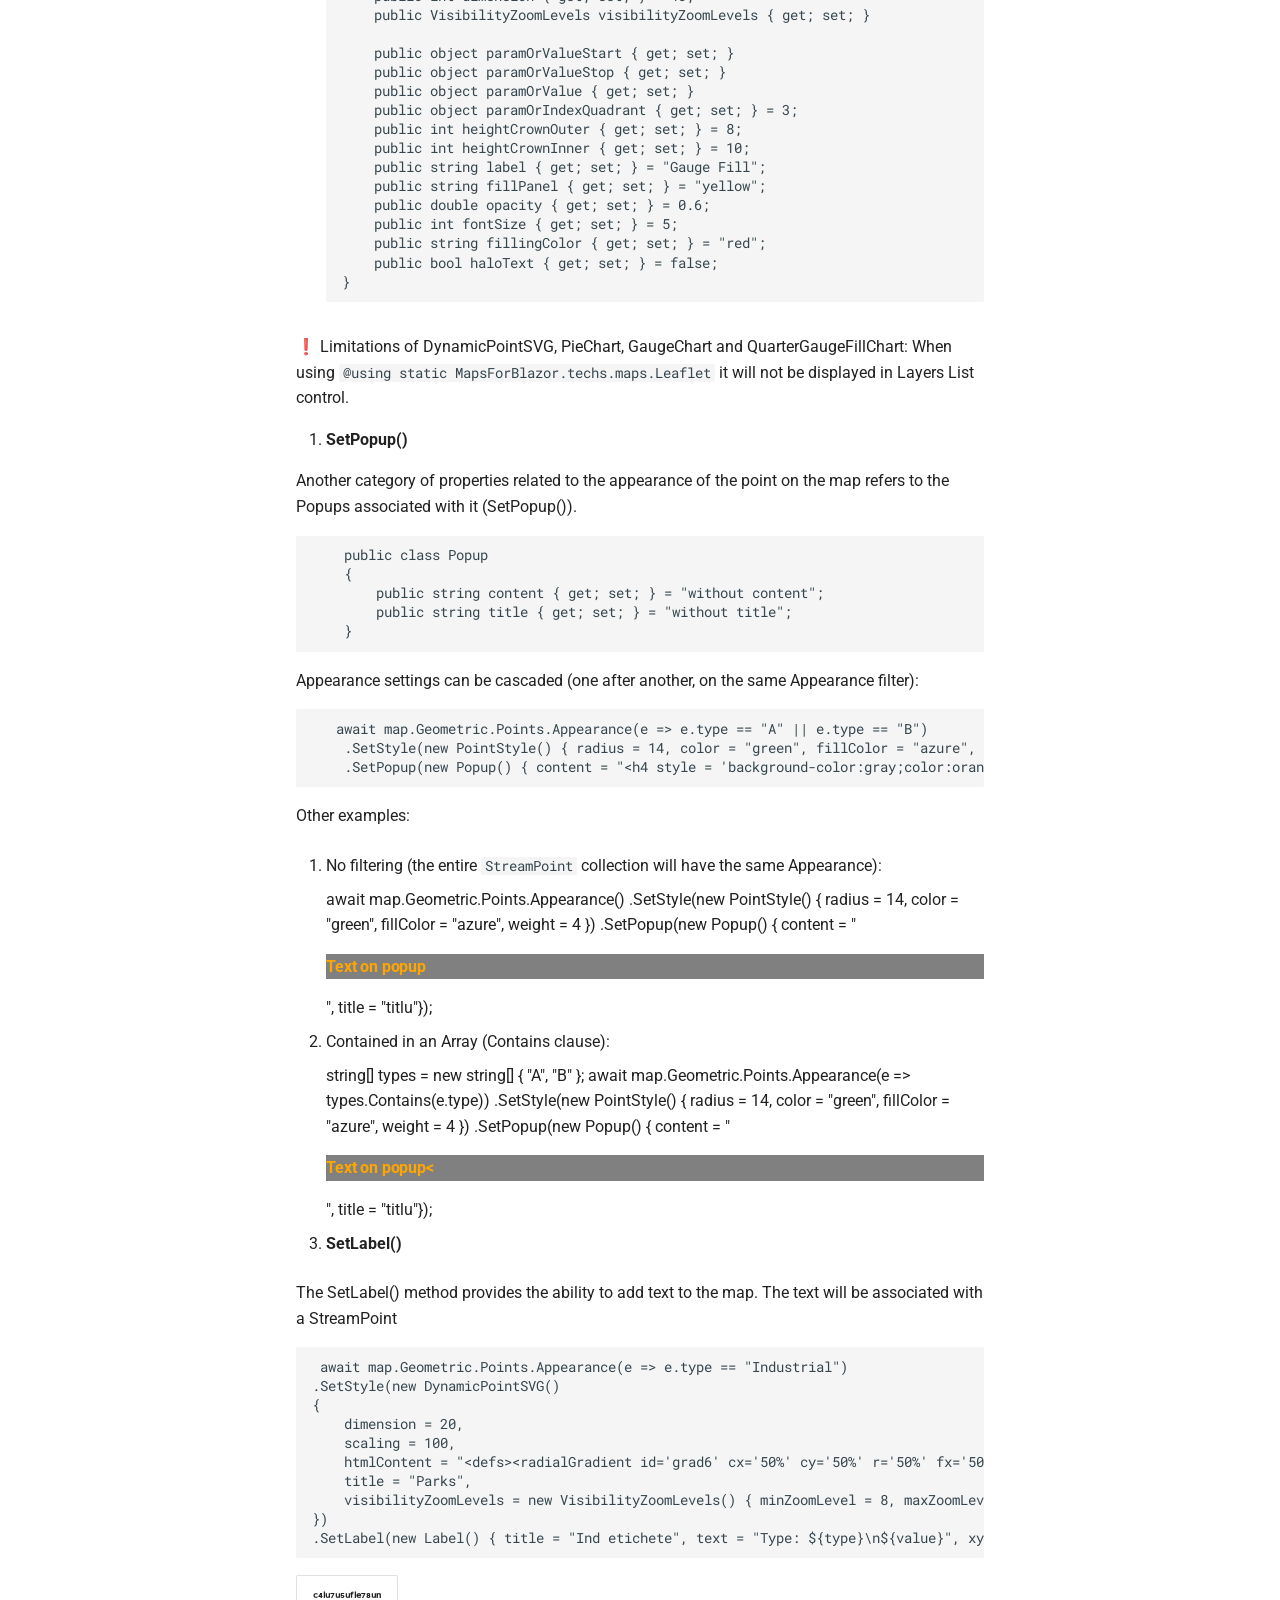
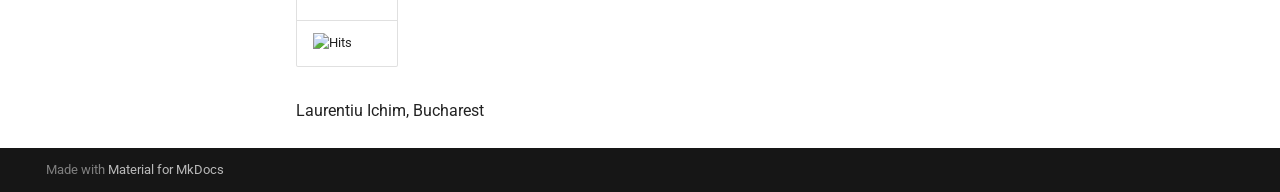
==== commit dac61673: "Deployed 67d6eca with MkDocs version: 1.6.1" ====
--- a/index.html
+++ b/index.html
@@ -442,6 +442,80 @@
                 
                   
 
+
+<div class="md-hero"  style="background-image: url('assets/banner2.png'); 
+            background-size: cover; 
+            background-position: center; 
+            min-height: 380px; 
+            display: flex; 
+            align-items: flex-start;           /* ← schimbat din center */
+            justify-content: center; 
+            padding-top: 98px;                 /* ← ajustează această valoare */
+            position: relative;">
+
+  <!-- Text central -->
+   <div style="text-align: center; color: white; text-shadow: 0 4px 6px rgba(100,200,255,.8);">
+    <h1 style="font-size: 2.4rem; margin: 0; color: #B6D6FC">MapsForBlazor</h1>
+
+  </div>
+
+  <!-- Link-uri GitHub și NuGet -->
+<div style="position: absolute; bottom: 10px; left: 10px; display: flex; gap: 12px;">
+
+  <a href="https://github.com/ichim/MapsForBlazor-nuget" target="_blank" 
+     style="color: #3C2F2F; text-decoration: none; font-size: 0.9rem; 
+            background-color: rgba(255,255,255,0.48); 
+            padding: 7px 16px; border-radius: 6px; 
+            display: flex; align-items: center; gap: 6px;
+            transition: all 0.2s ease;"
+     onmouseover="this.style.backgroundColor='rgba(255,255,255,0.80)'"
+     onmouseout="this.style.backgroundColor='rgba(255,255,255,0.48)'">
+    GitHub
+  </a>
+
+  <a href="https://www.nuget.org/packages/MapsForBlazor" target="_blank" 
+     style="color: #3C2F2F; text-decoration: none; font-size: 0.9rem; 
+            background-color: rgba(255,255,255,0.48); 
+            padding: 7px 16px; border-radius: 6px; 
+            display: flex; align-items: center; gap: 6px;
+            transition: all 0.2s ease;"
+     onmouseover="this.style.backgroundColor='rgba(255,255,255,0.80)'"
+     onmouseout="this.style.backgroundColor='rgba(255,255,255,0.48)'">
+    NuGet
+  </a>
+
+</div>
+
+<div style="position: absolute; bottom: 10px; right: 10px; display: flex; gap: 12px;">
+<a href="https://github.com/ichim/MapsForBlazor-nuget" target="_blank">
+    <img src="https://img.shields.io/github/languages/top/ichim/MapsForBlazor-nuget" alt="GitHub top language">
+  </a>
+  <a href="https://www.nuget.org/packages/MapsForBlazor" target="_blank">
+    <img src="https://img.shields.io/nuget/v/MapsForBlazor" alt="NuGet Version">
+  </a>
+</div>
+
+
+
+<!--
+<div style="margin-top: 15px; display: flex; gap: 8px; flex-wrap: wrap;">
+
+  <a href="https://www.nuget.org/packages/MapsForBlazor" target="_blank">
+    <img src="https://img.shields.io/nuget/v/MapsForBlazor" alt="NuGet Version">
+  </a>
+
+  <a href="https://github.com/ichim/MapsForBlazor-nuget" target="_blank">
+    <img src="https://img.shields.io/github/languages/top/ichim/MapsForBlazor-nuget" alt="GitHub top language">
+  </a>
+
+  <a href="https://github.com/ichim/MapsForBlazor-nuget/stargazers" target="_blank">
+    <img src="https://img.shields.io/github/stars/ichim/MapsForBlazor-nuget" alt="GitHub stars">
+  </a>
+
+</div>
+-->
+
+</div>
 
 <p><em>Maps for Blazor</em> is a library that provides components for displaying maps in Blazor applications. It supports various map providers (currently Esri and Leaflet) and allows developers to easily integrate interactive maps, <code>without any JavaScript settings</code>, into their Blazor projects. <code>One code, one blazor component and many technologies</code>.</p>
 <p><strong>KEYWORDS</strong>: Minimizing Invoke callers to JavaScript, <code>No JavaScript specific settings</code>, no script references, no css links. <code>One code</code>, one component <code>many technologies</code>.</p>
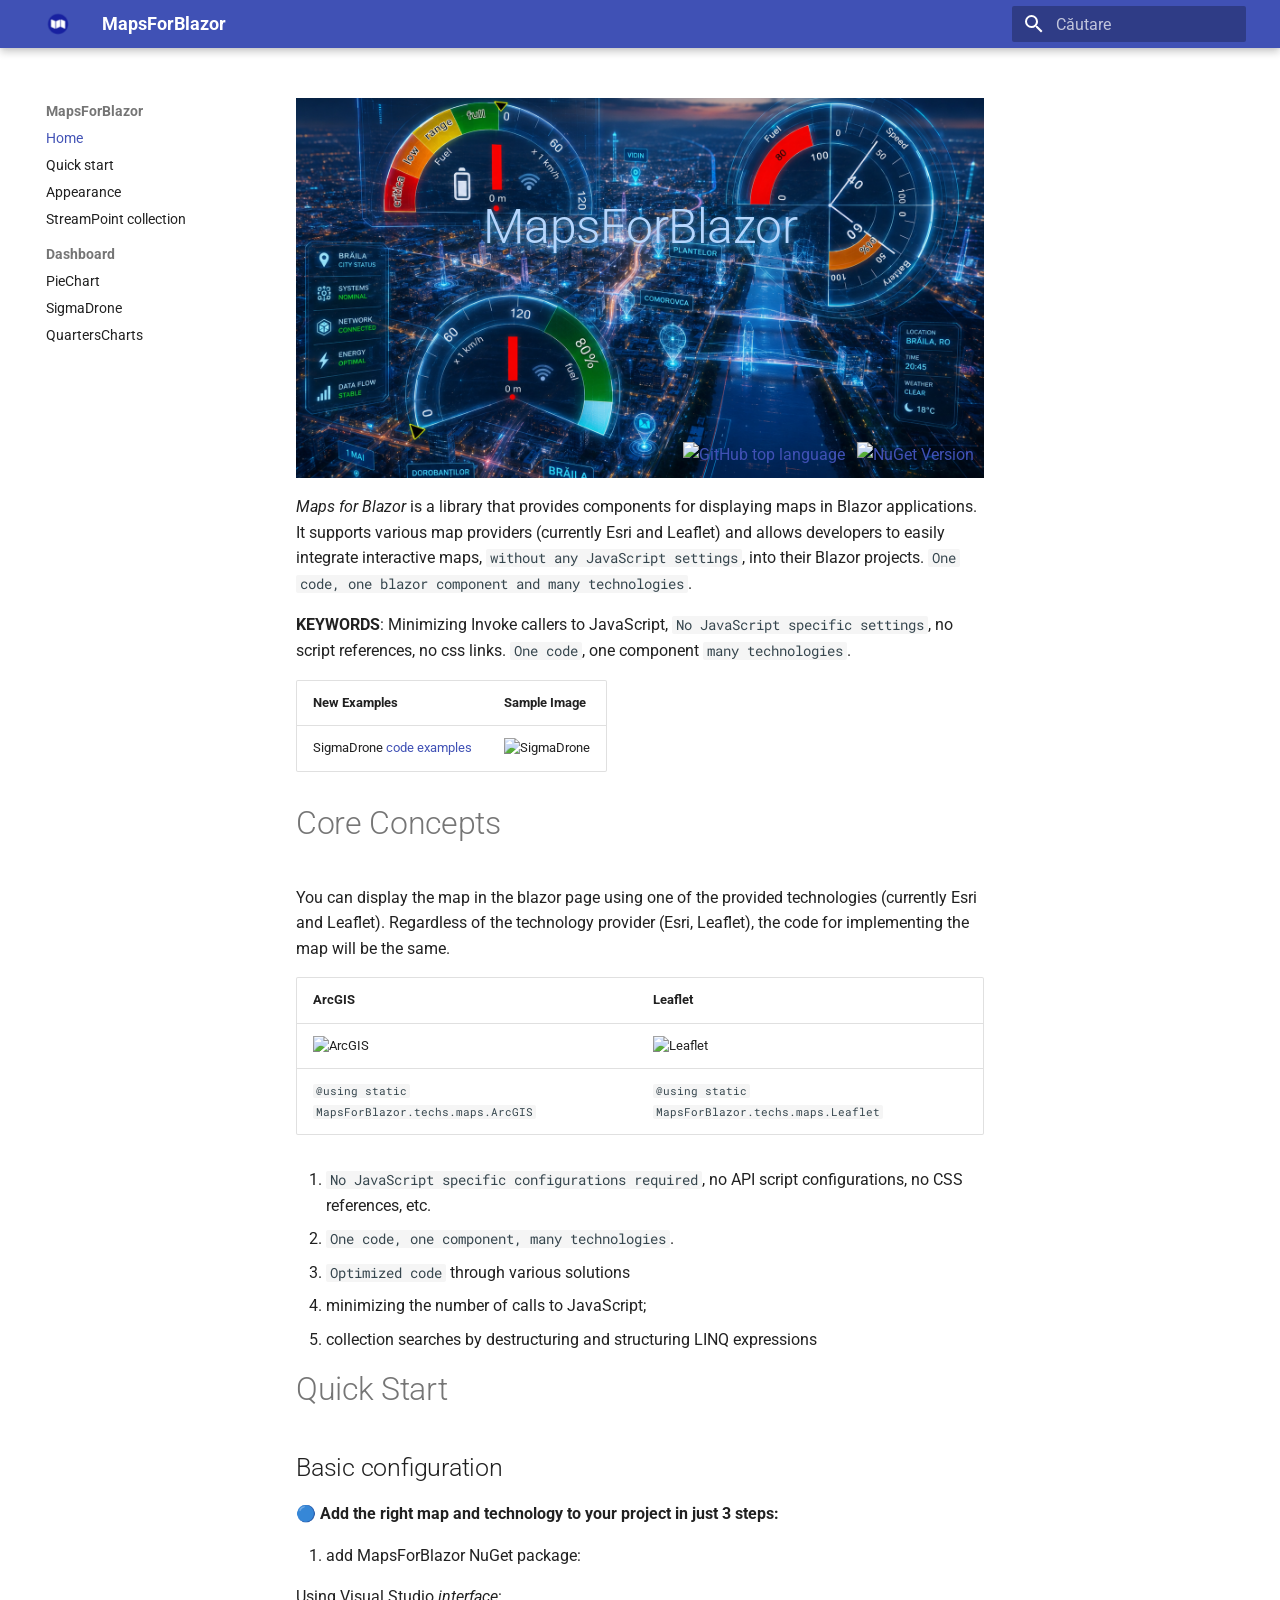
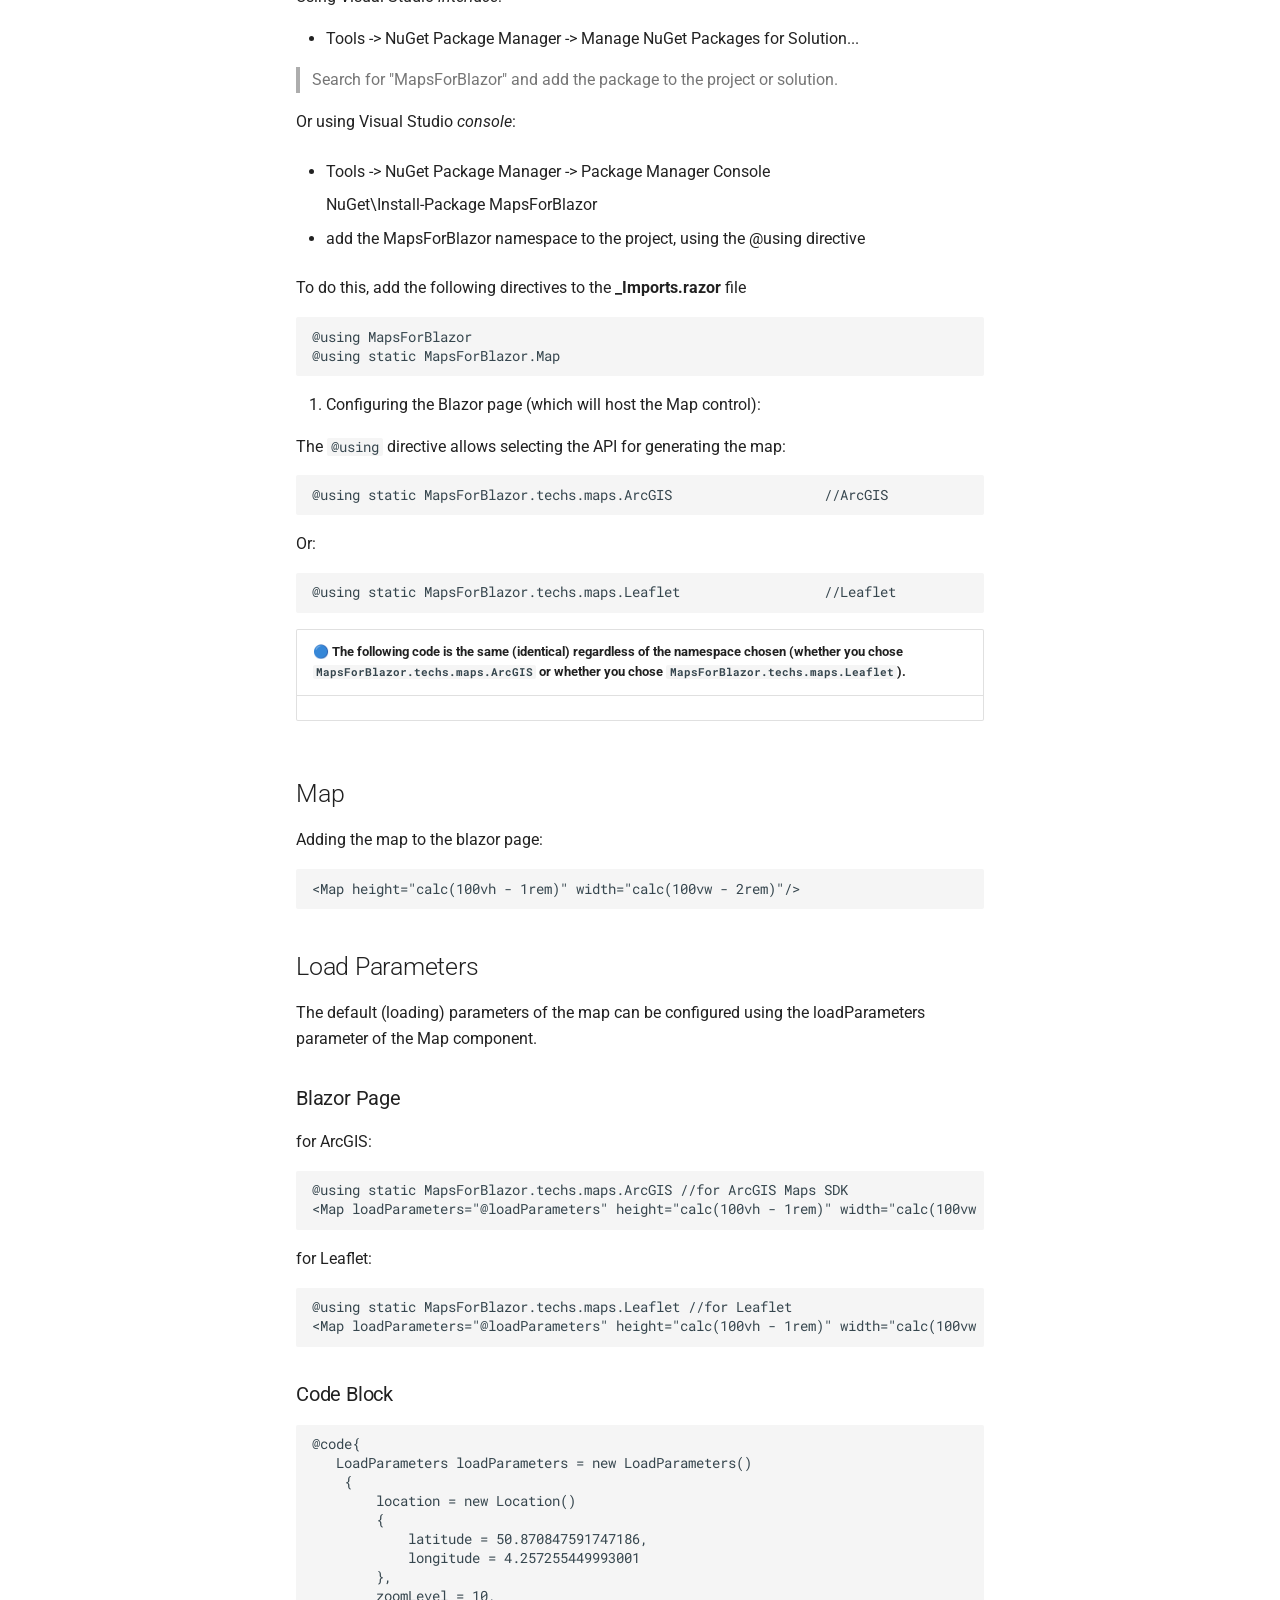
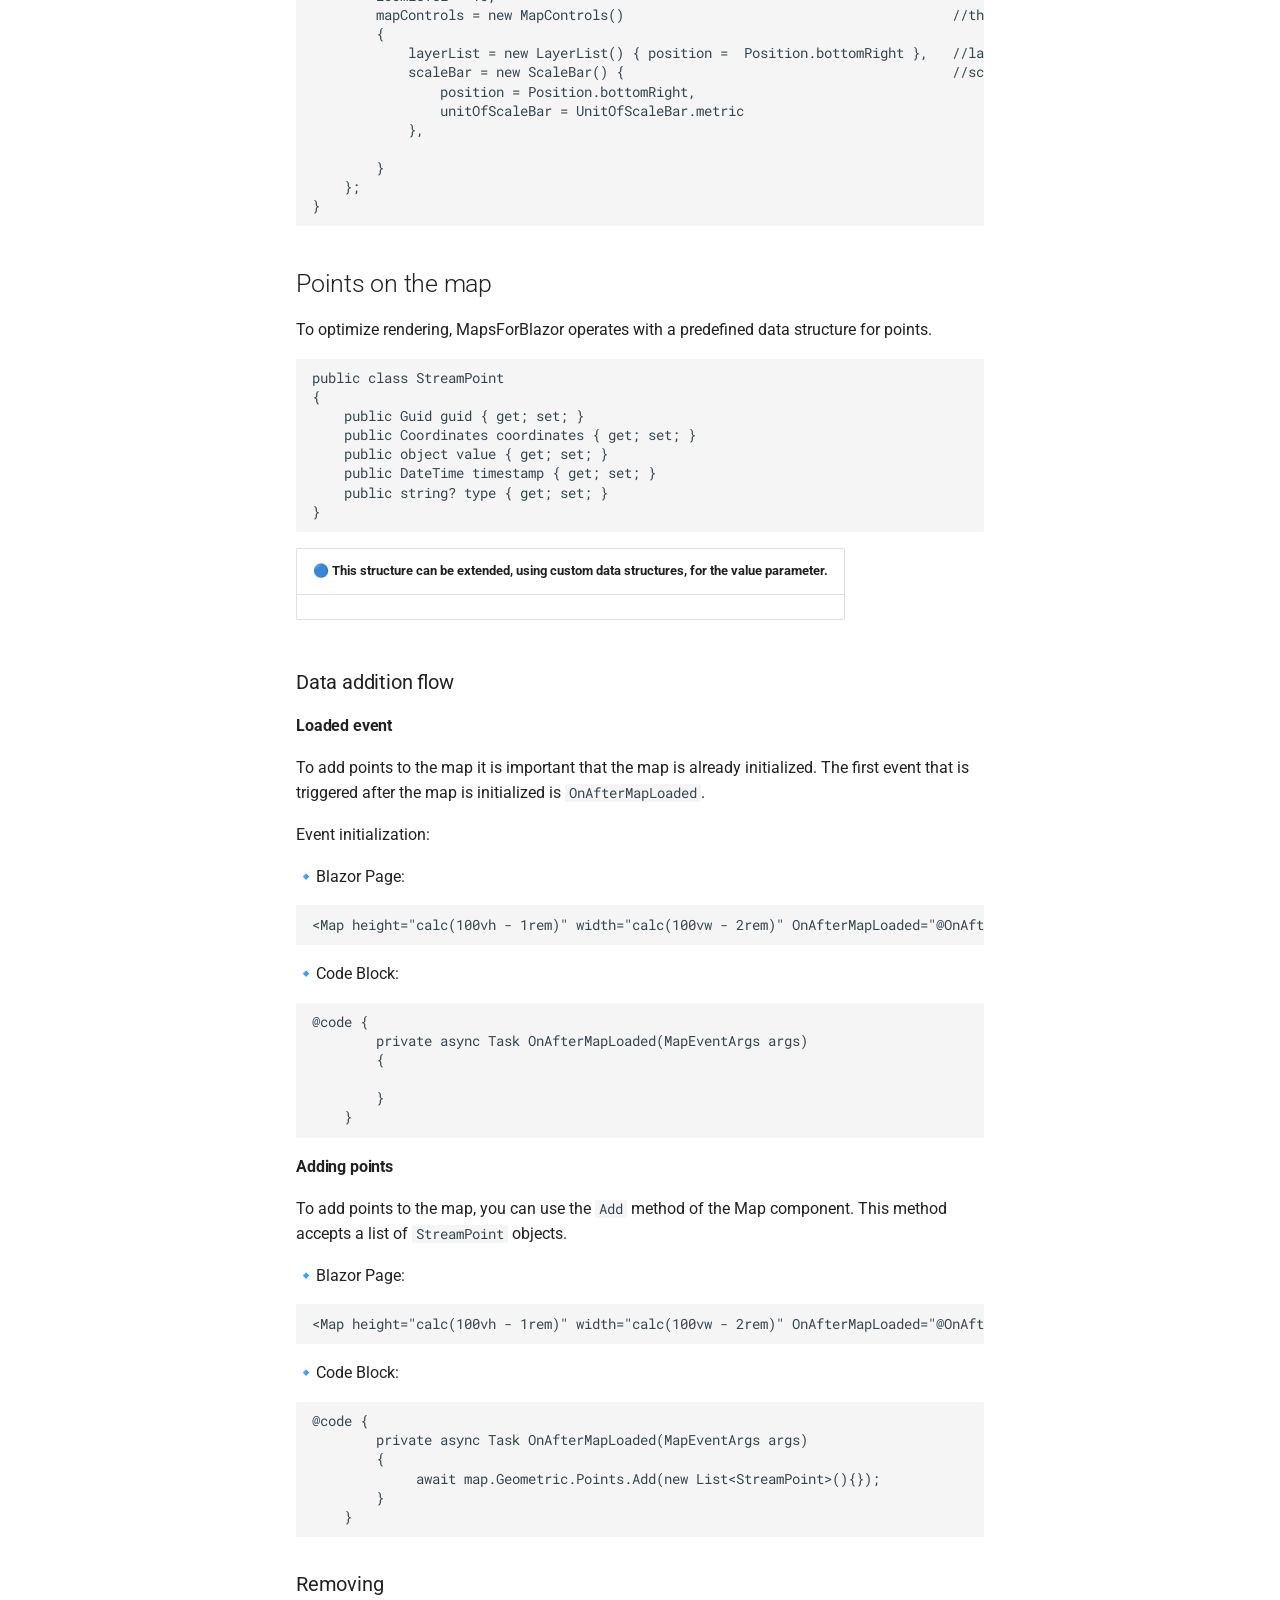
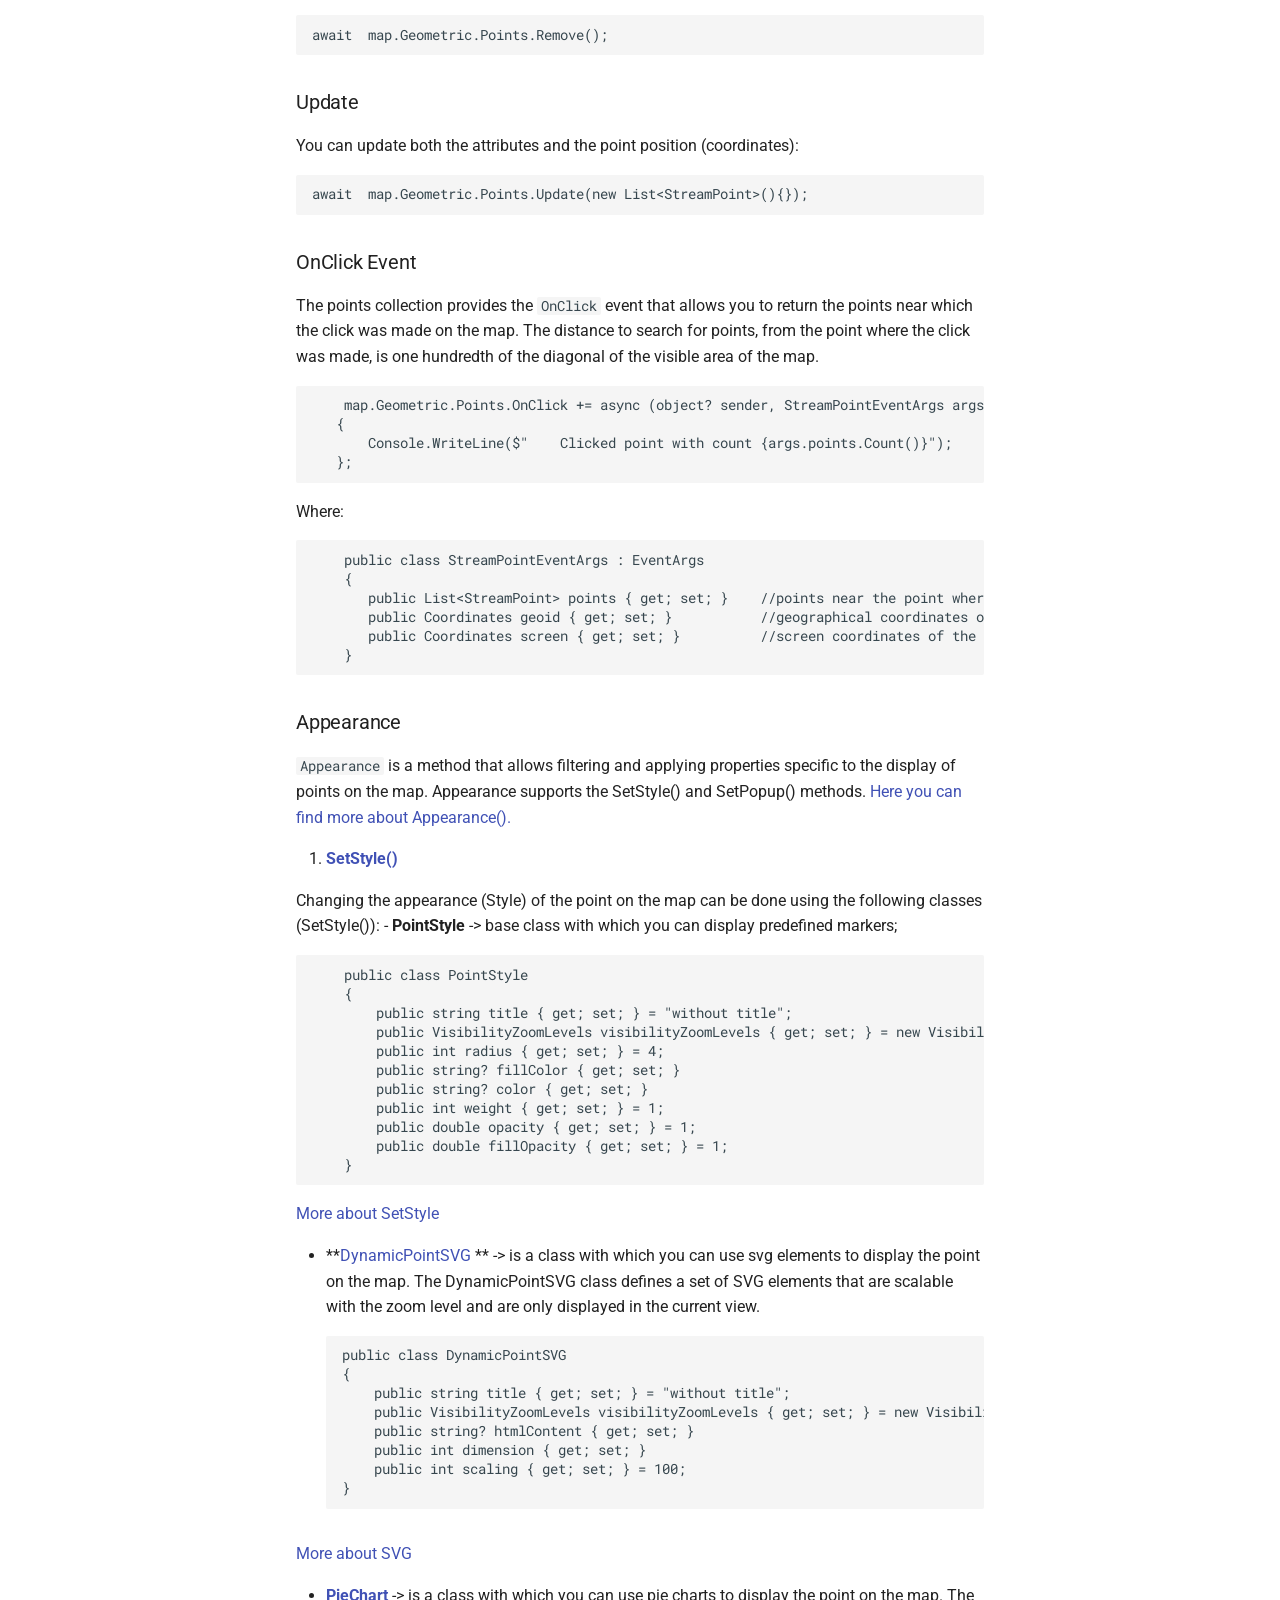
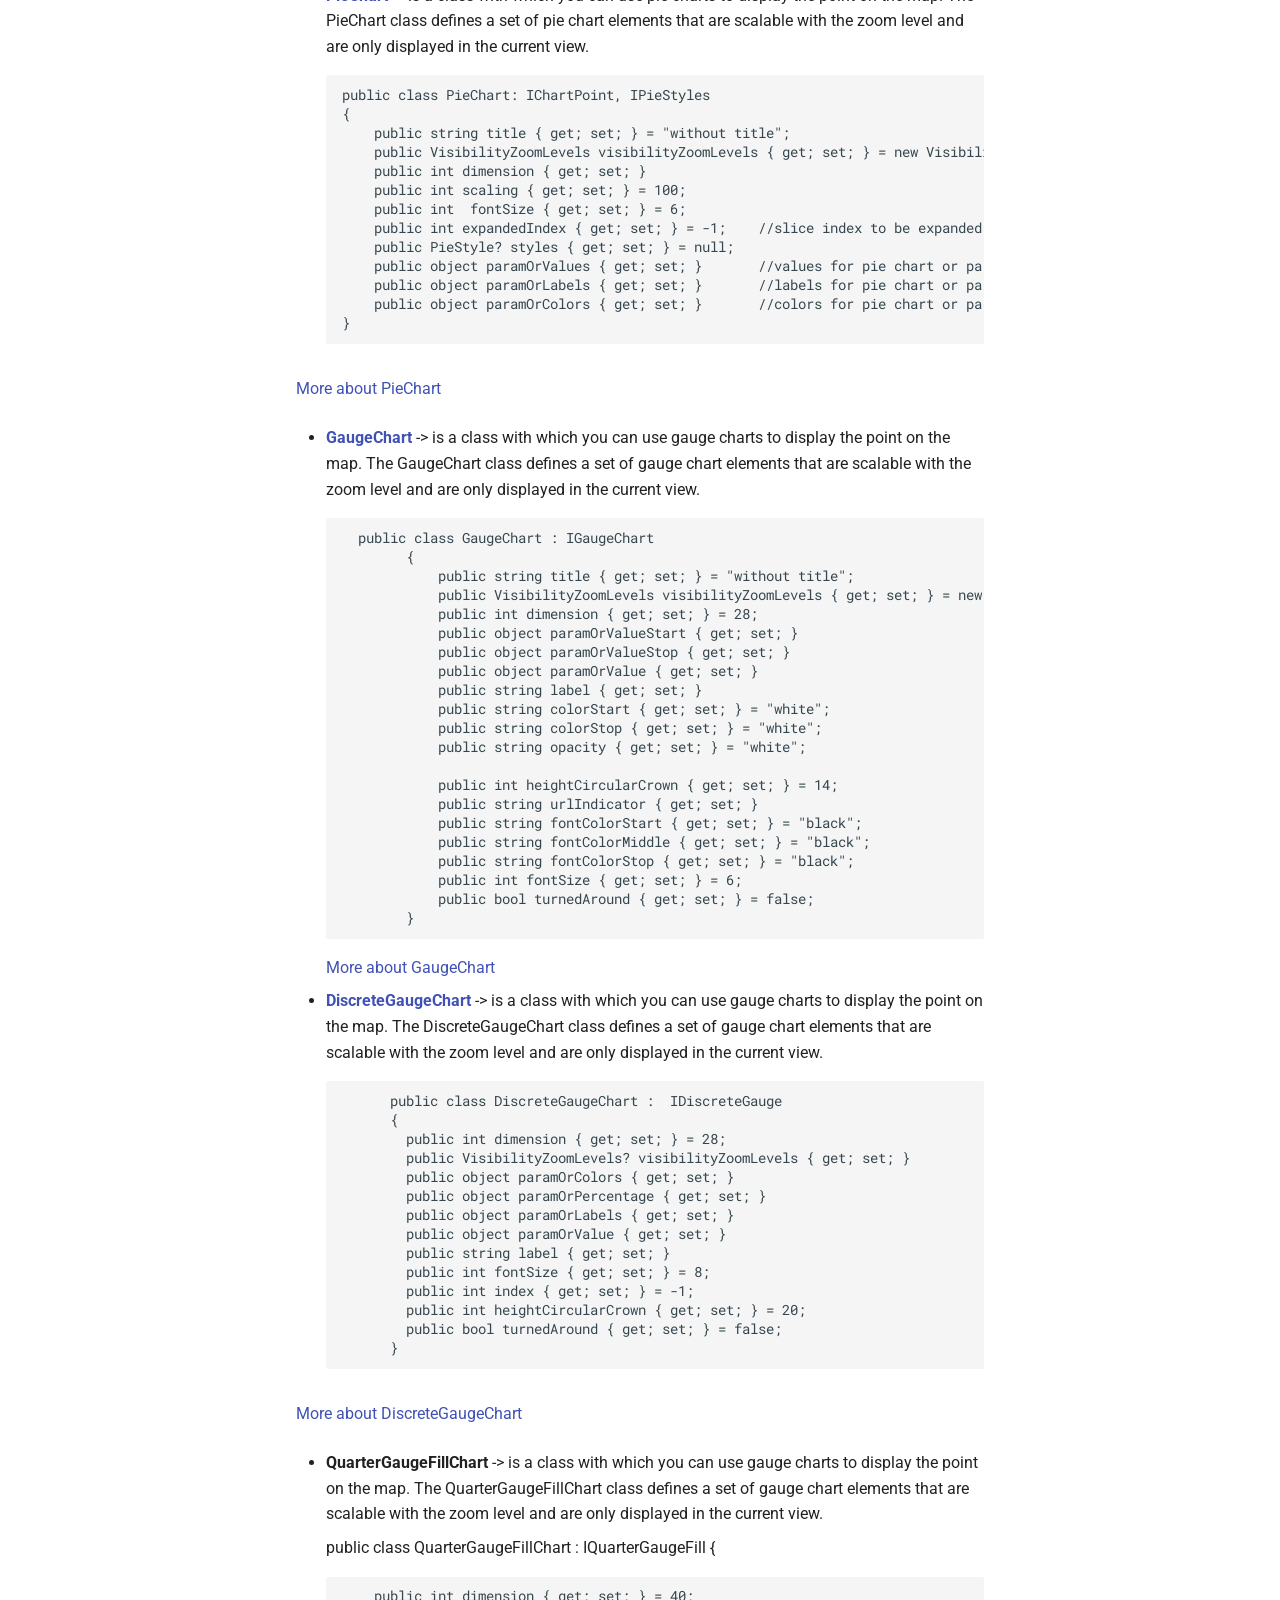
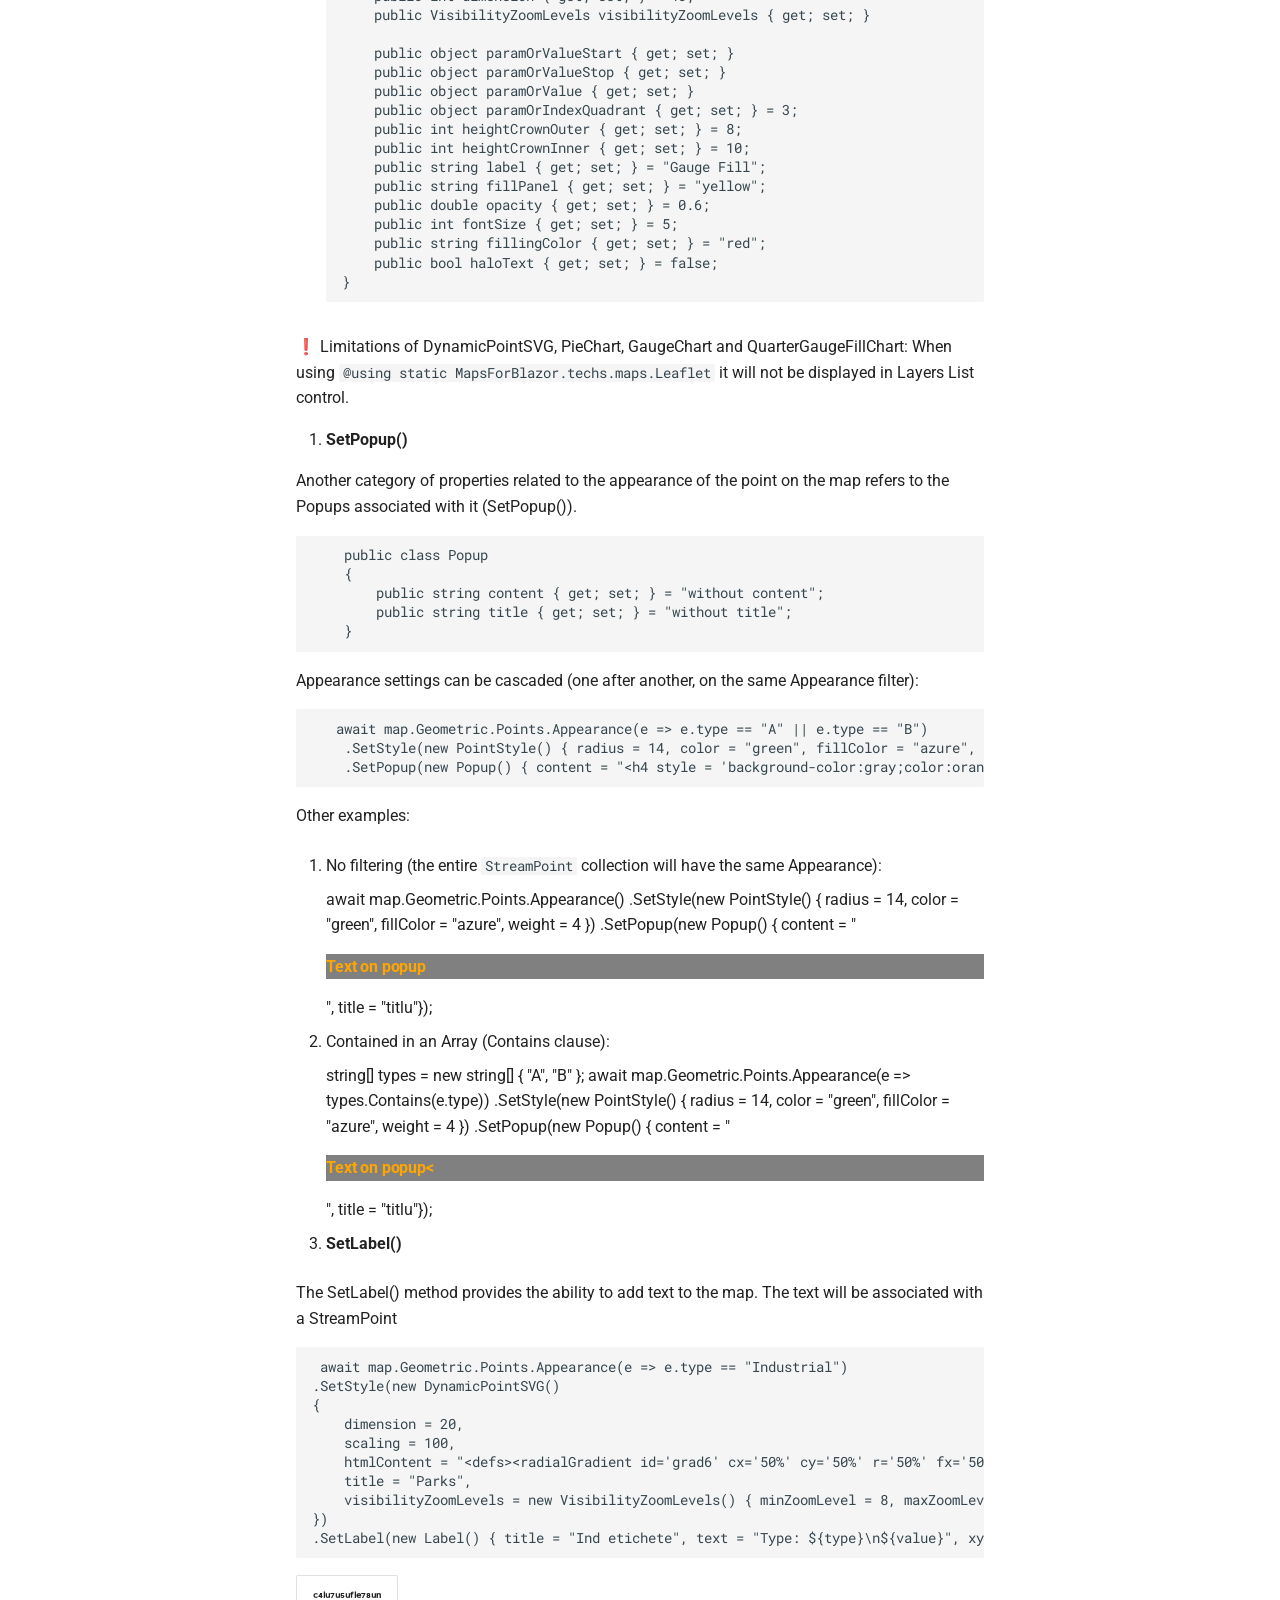
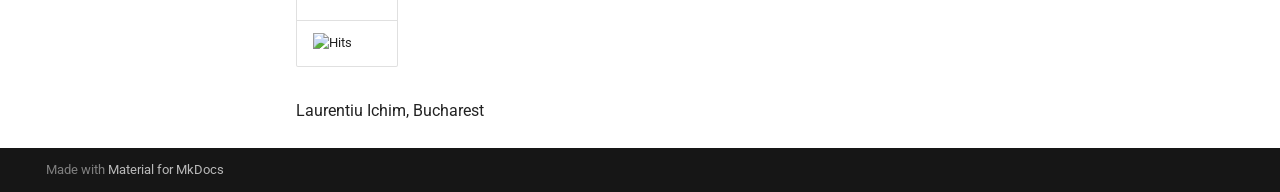
==== commit db40f3ae: "Deployed c3e46db with MkDocs version: 1.6.1" ====
--- a/index.html
+++ b/index.html
@@ -461,7 +461,7 @@
 
   <!-- Link-uri GitHub și NuGet -->
 <div style="position: absolute; bottom: 10px; left: 10px; display: flex; gap: 12px;">
-
+  <!--
   <a href="https://github.com/ichim/MapsForBlazor-nuget" target="_blank" 
      style="color: #3C2F2F; text-decoration: none; font-size: 0.9rem; 
             background-color: rgba(255,255,255,0.48); 
@@ -483,7 +483,7 @@
      onmouseout="this.style.backgroundColor='rgba(255,255,255,0.48)'">
     NuGet
   </a>
-
+-->
 </div>
 
 <div style="position: absolute; bottom: 10px; right: 10px; display: flex; gap: 12px;">
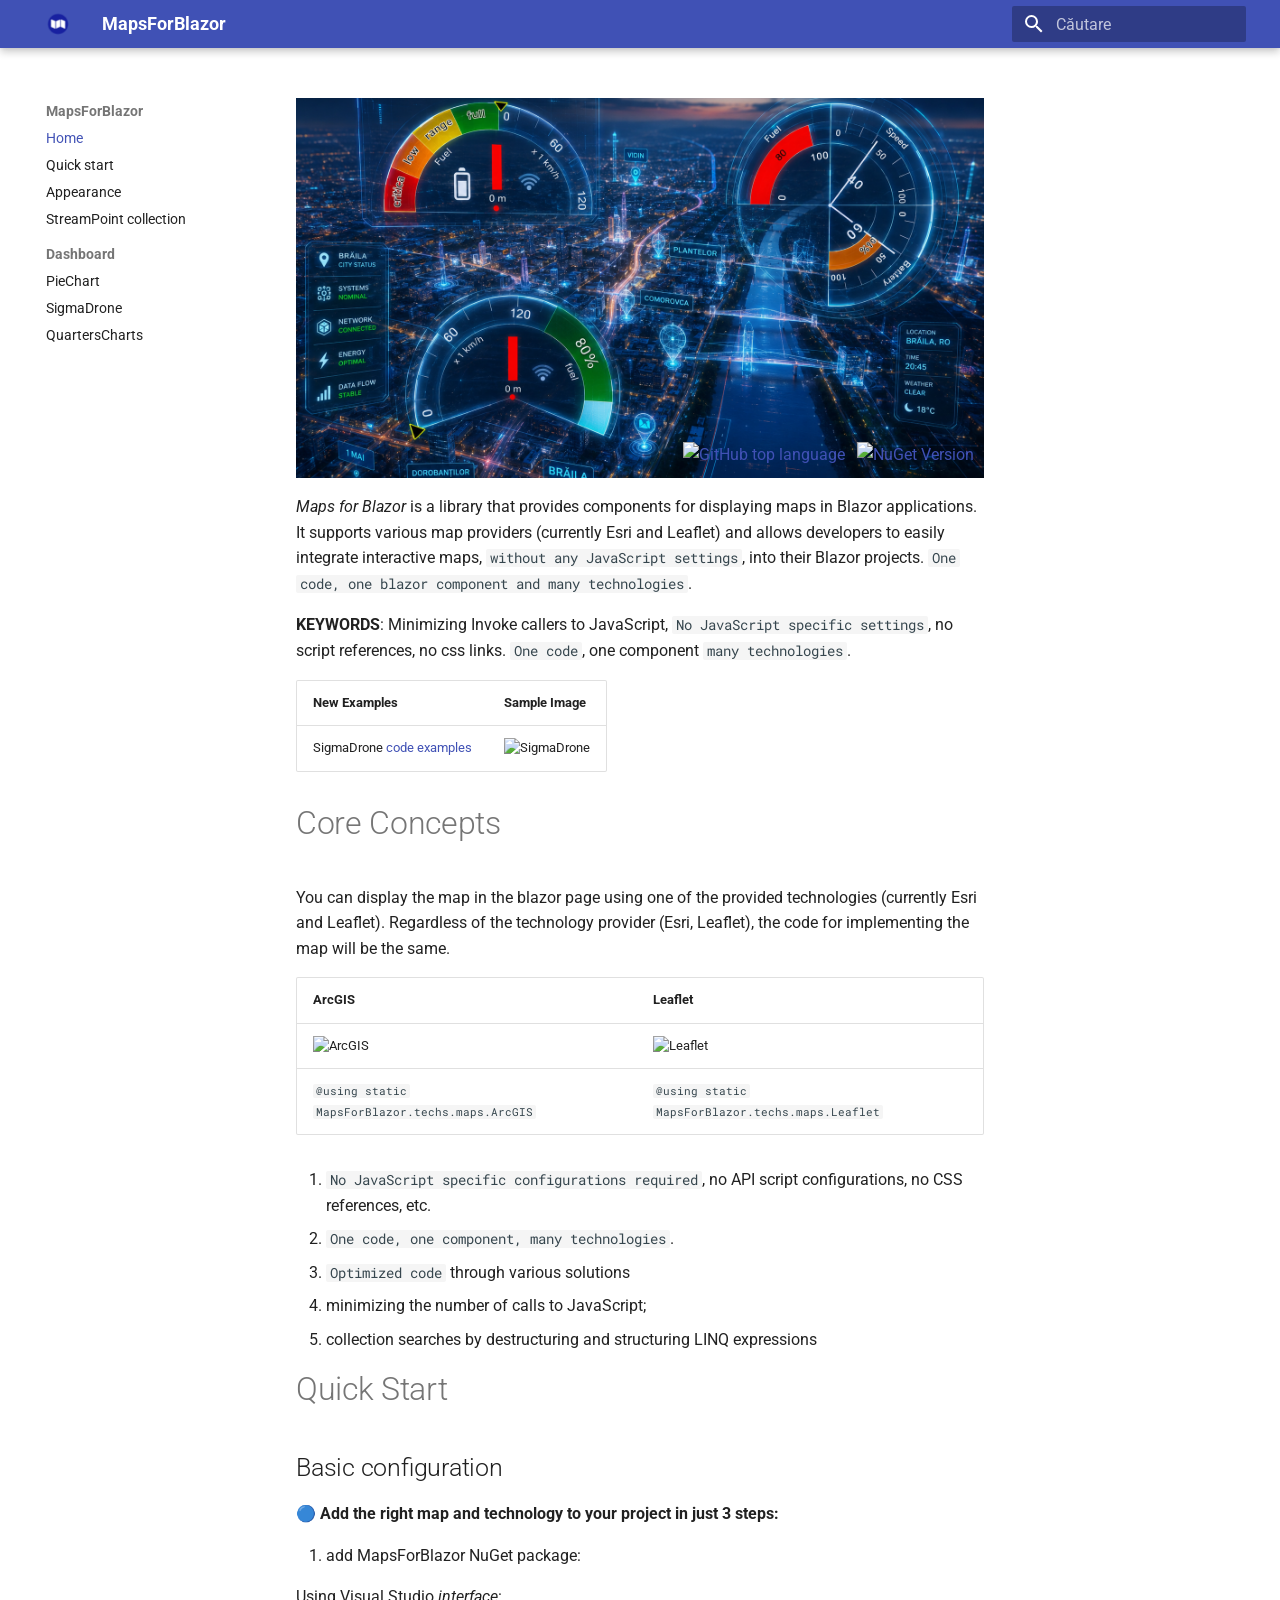
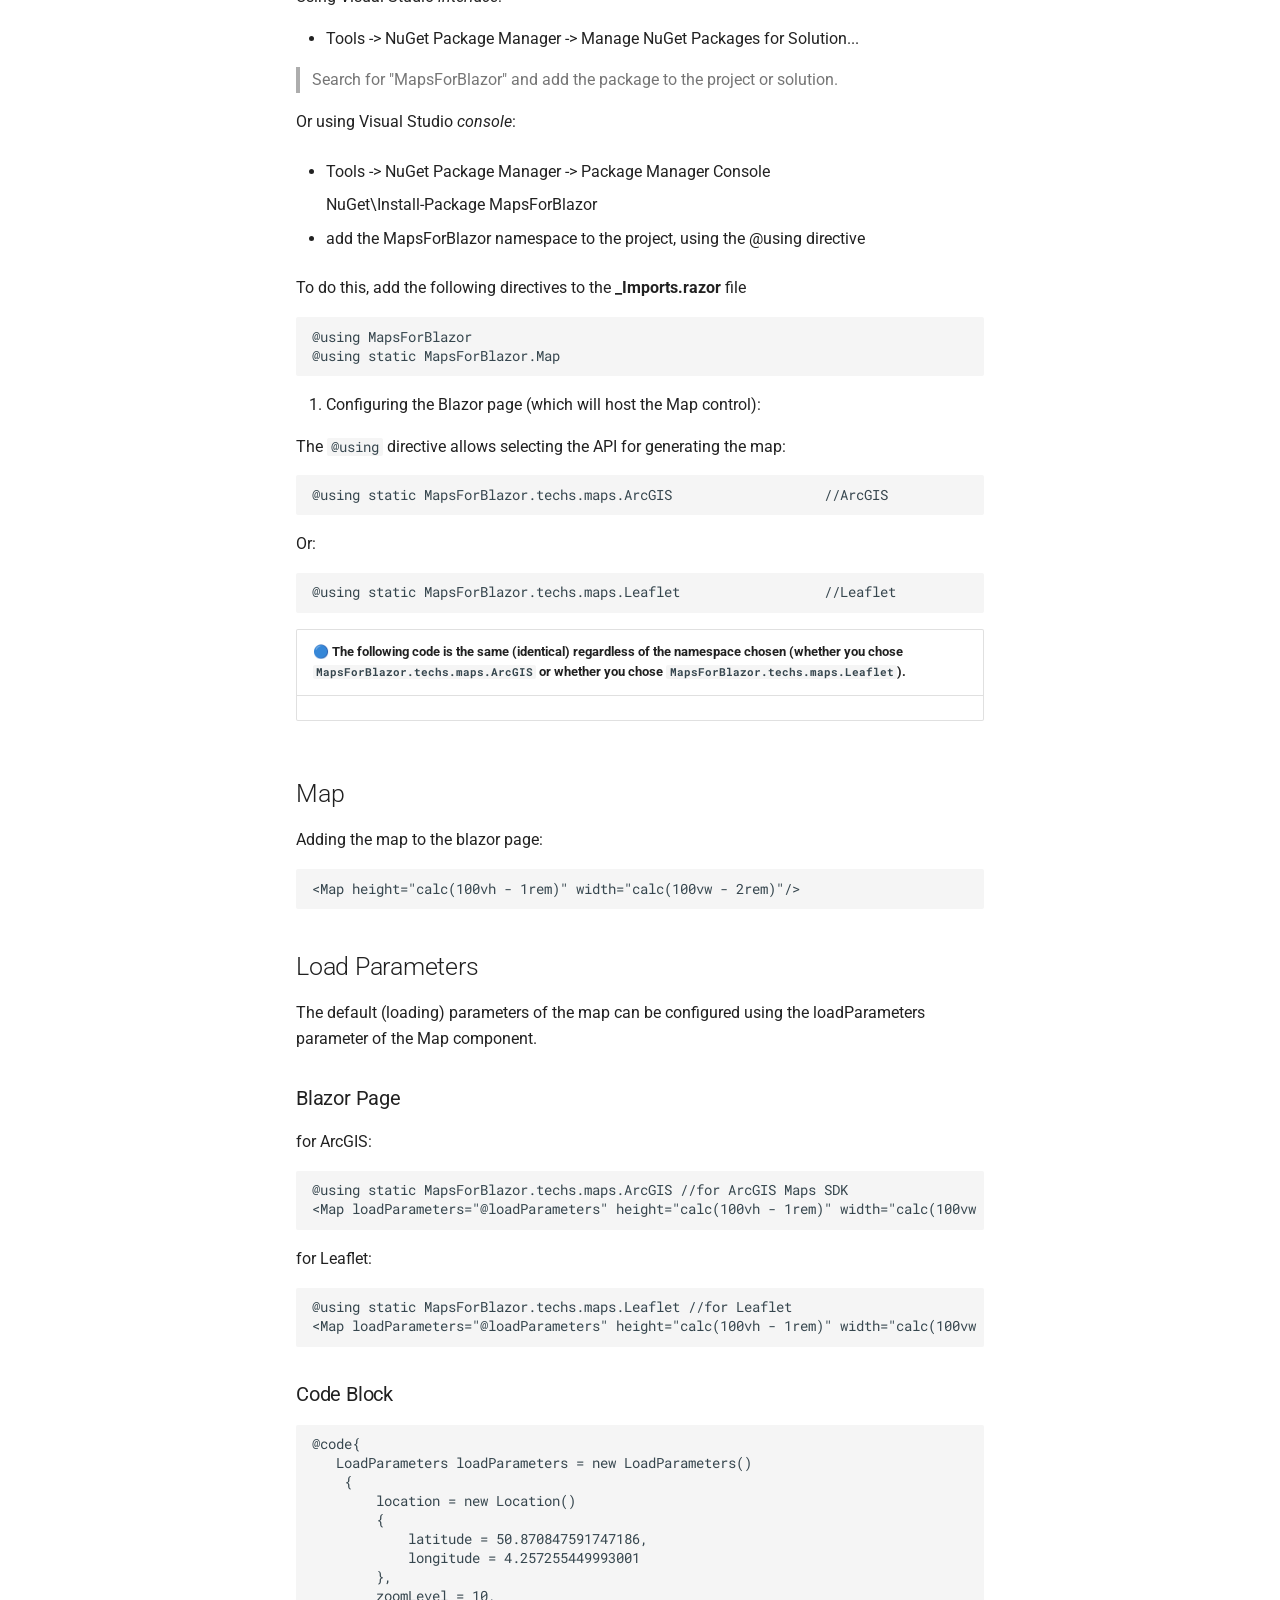
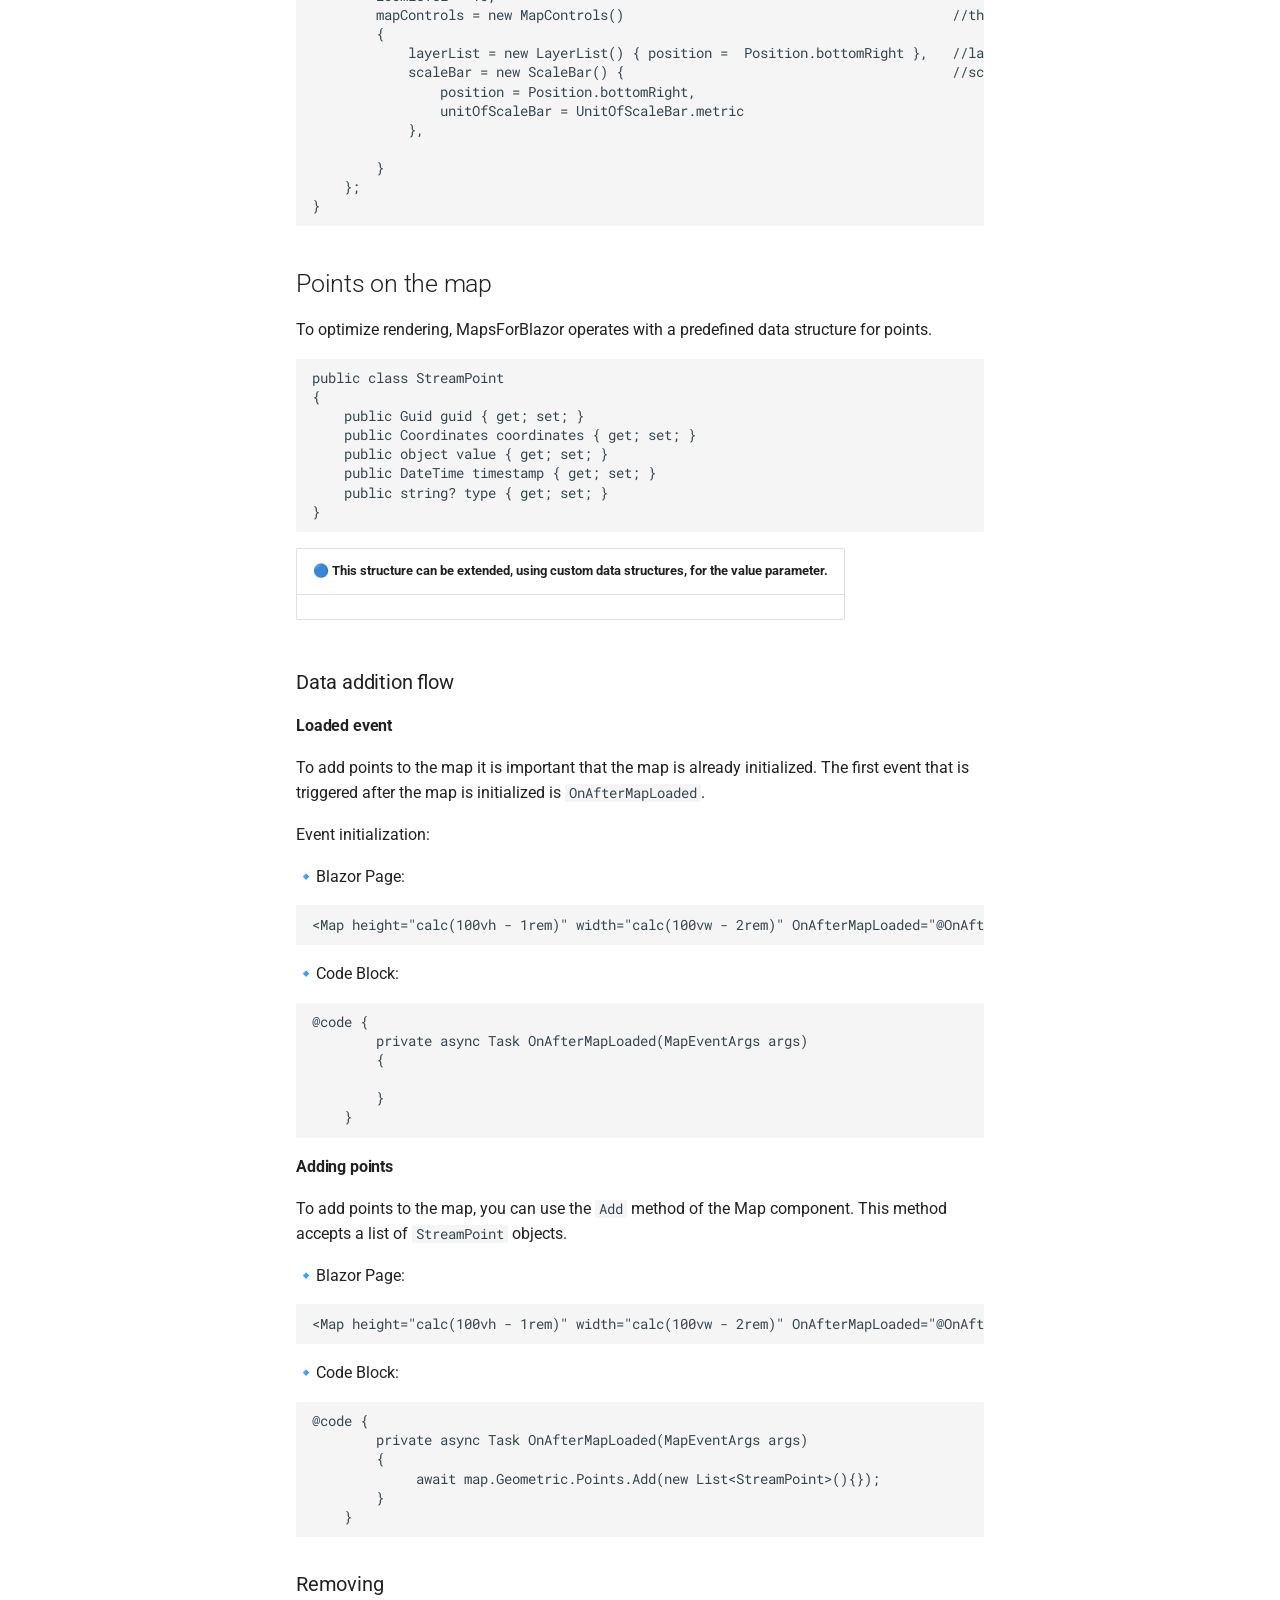
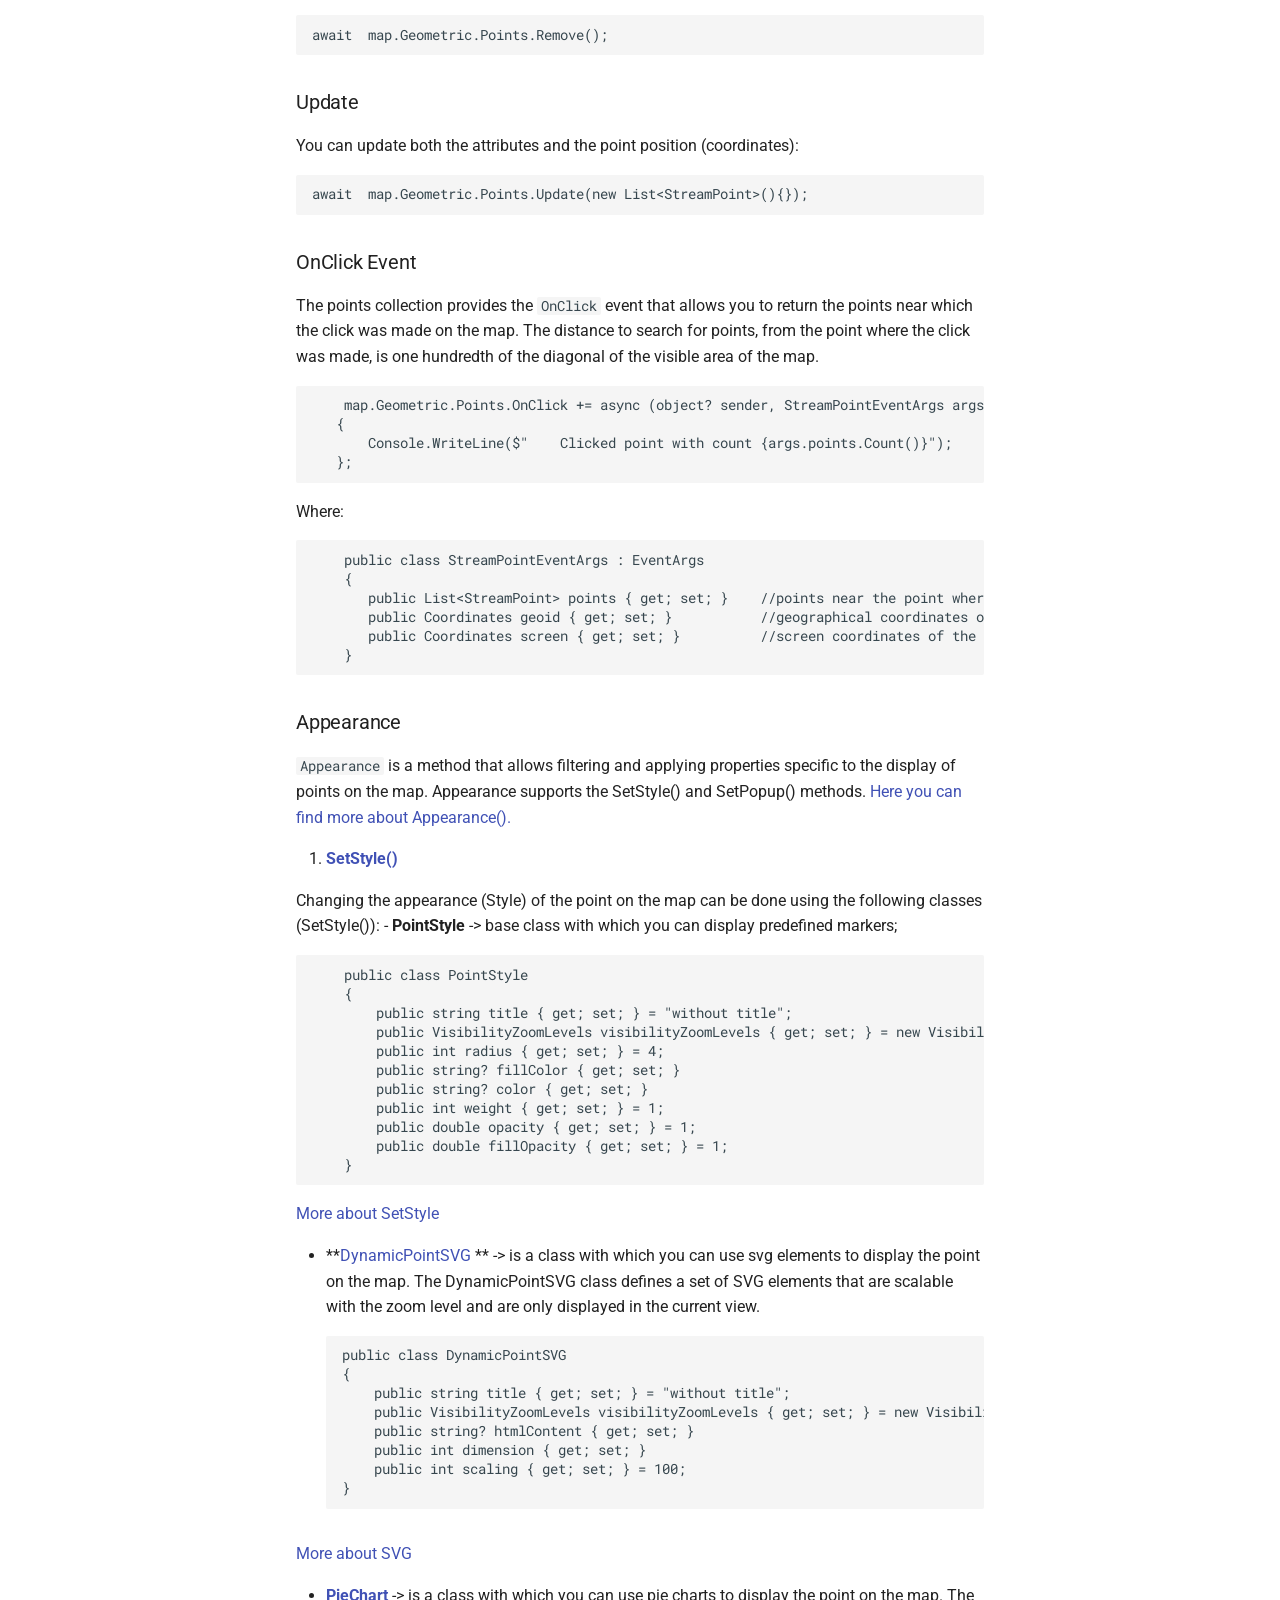
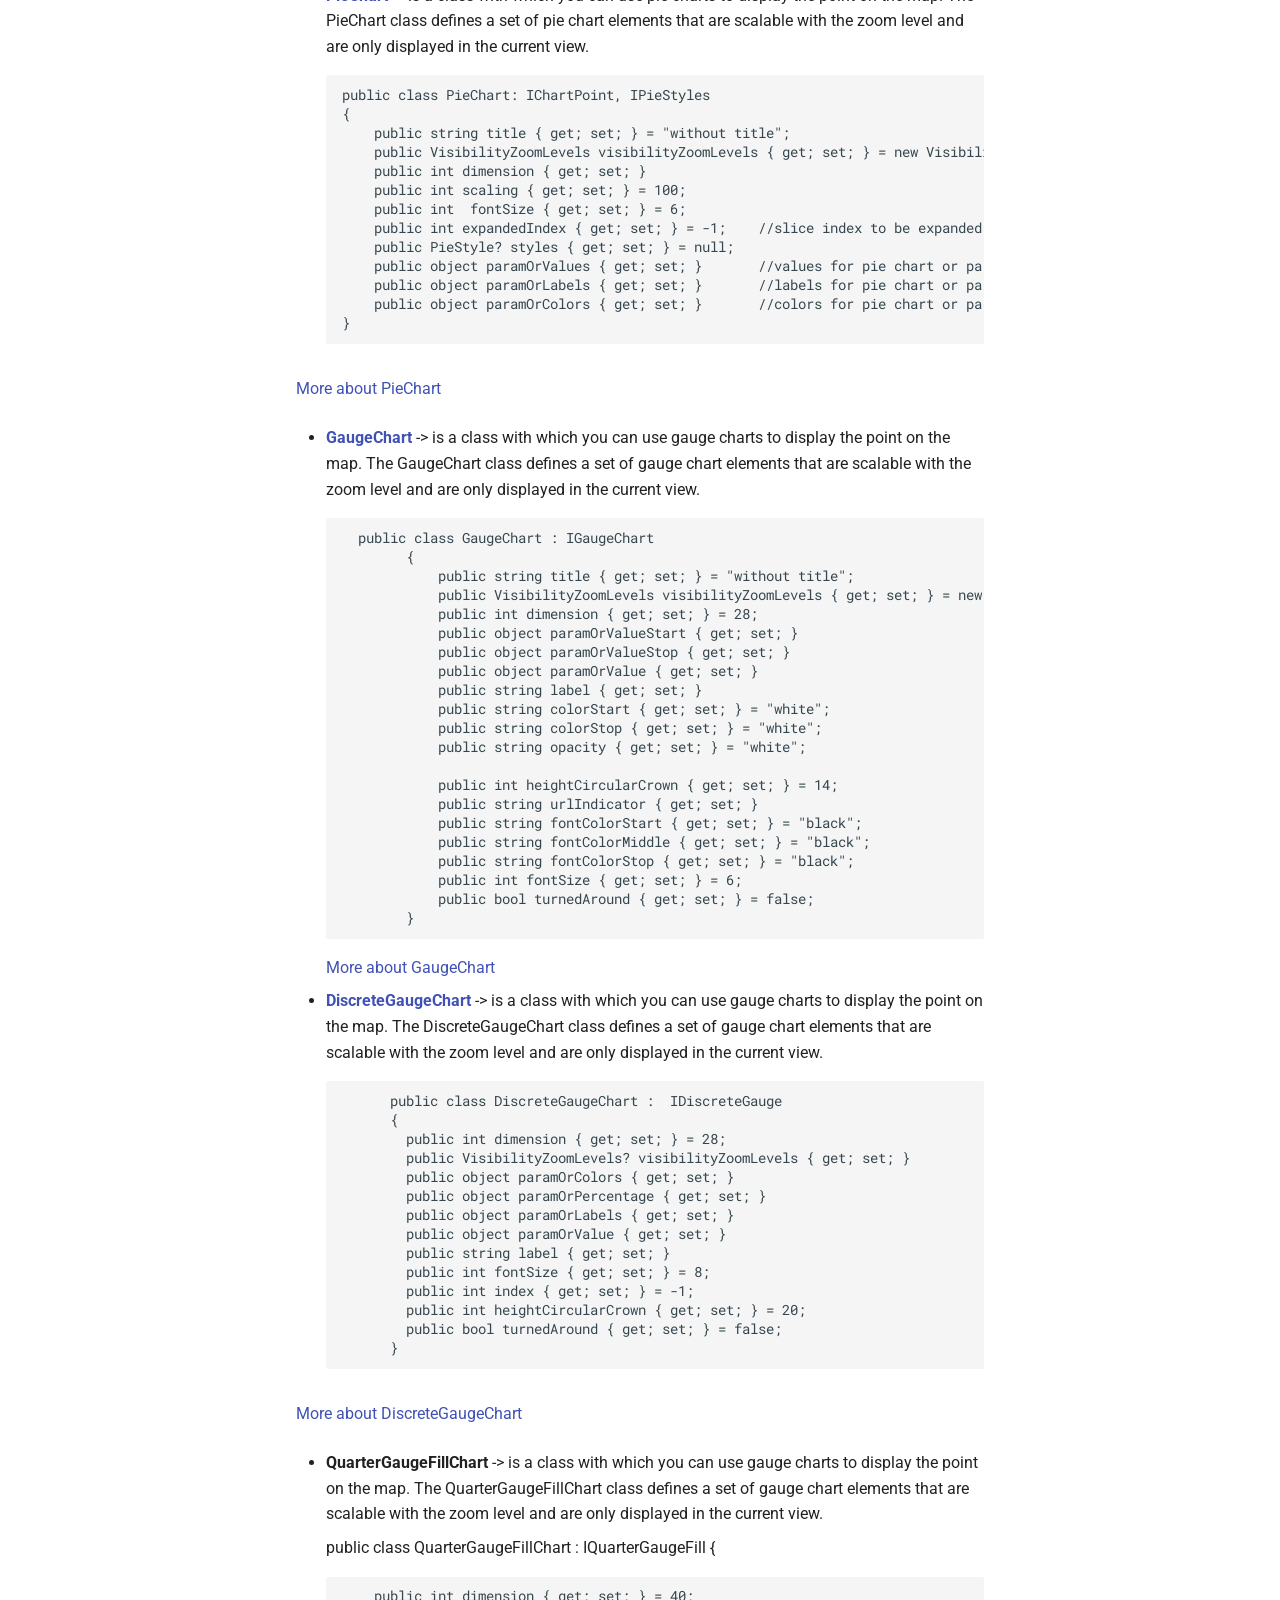
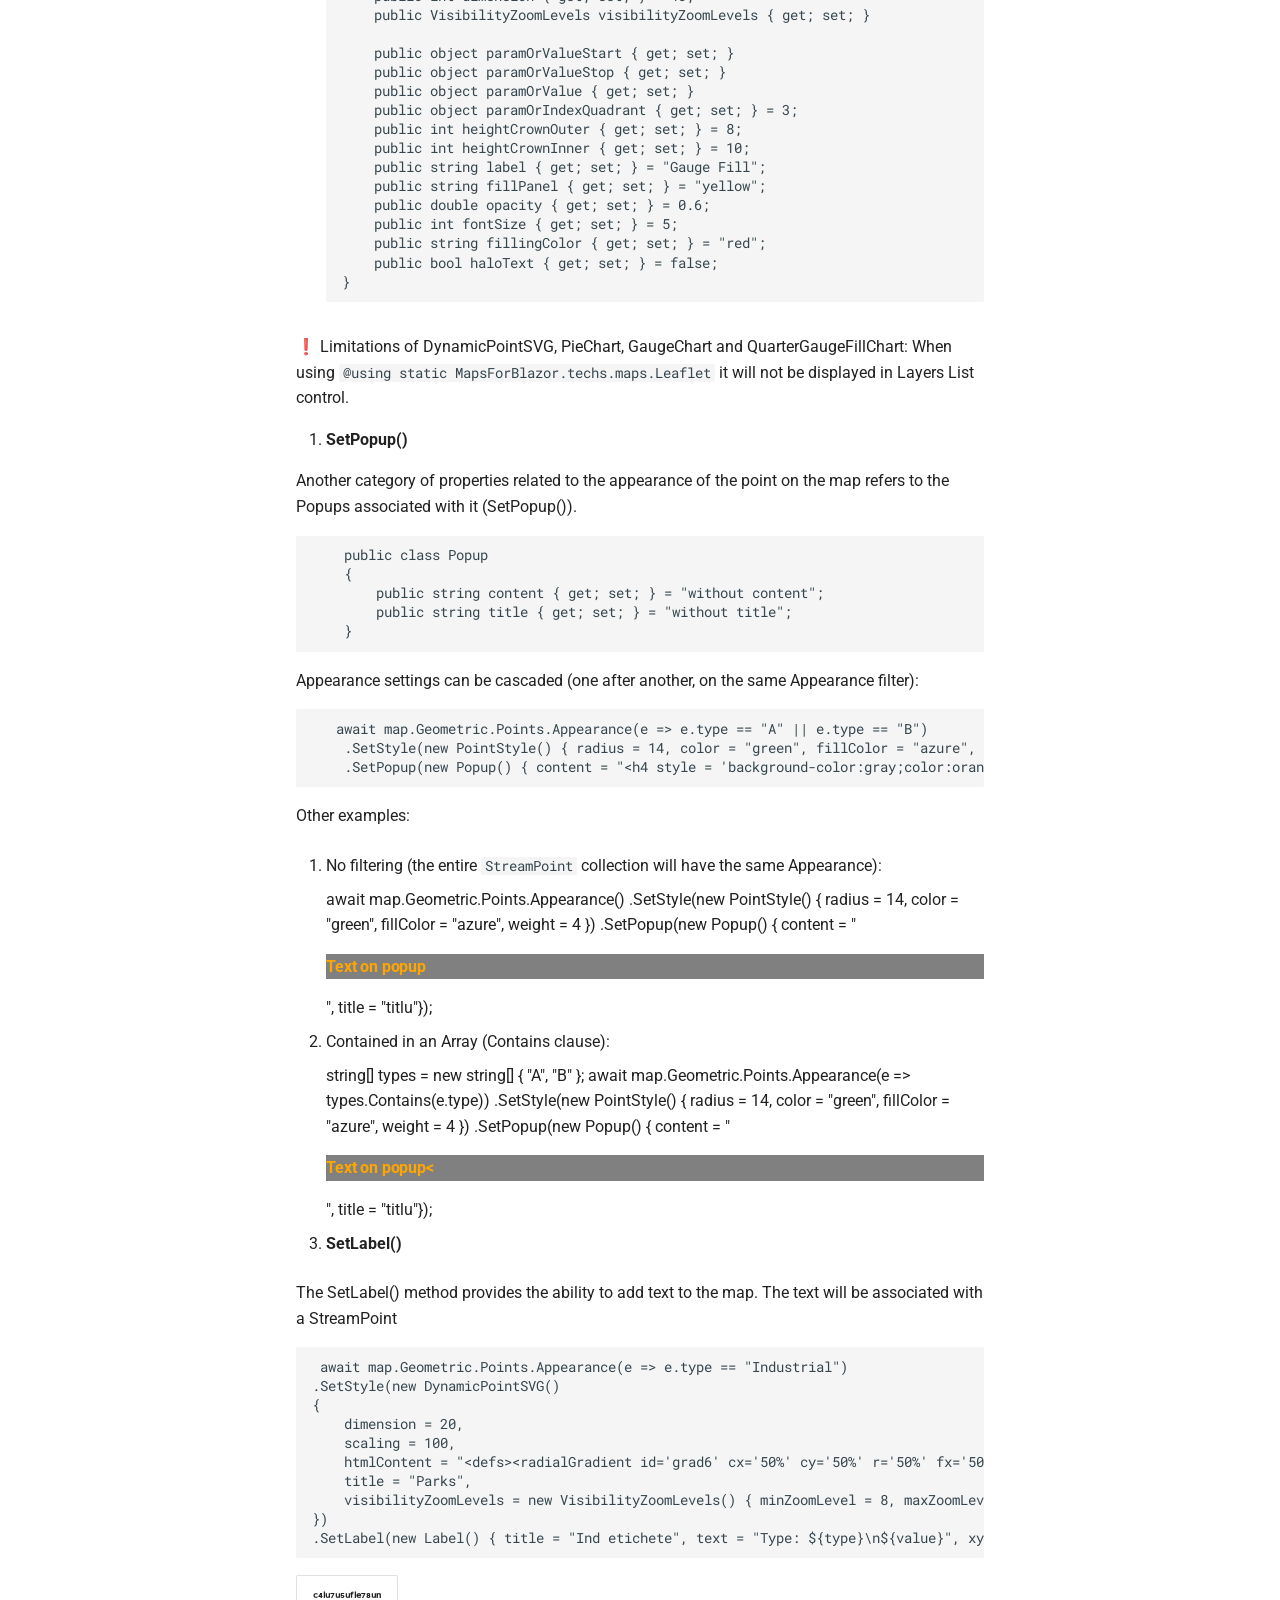
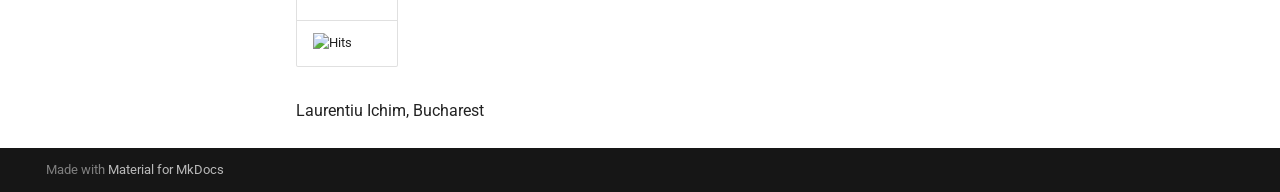
==== commit 48c25ddb: "Deployed 0f477eb with MkDocs version: 1.6.1" ====
--- a/index.html
+++ b/index.html
@@ -454,10 +454,29 @@
             position: relative;">
 
   <!-- Text central -->
-   <div style="text-align: center; color: white; text-shadow: 0 4px 6px rgba(100,200,255,.8);">
-    <h1 style="font-size: 2.4rem; margin: 0; color: #B6D6FC">MapsForBlazor</h1>
-
-  </div>
+ <!--
+ <div style="text-align: center;">
+    <h1 style="
+        font-size: 2.4rem; 
+        margin: 0; 
+        color: navy;
+        text-shadow: 
+            0 1px 0 white,
+            0 2px 0 white,
+            0 3px 0 white,
+            0 4px 0 white,
+            0 5px 0 white,
+            0 6px 1px rgba(0, 0, 0, 0.1),
+            0 0 5px rgba(0, 51, 102, 0.4),
+            0 1px 3px rgba(0, 51, 102, 0.6),
+            0 3px 5px rgba(0, 51, 102, 0.8),
+            0 5px 10px rgba(0, 51, 102, 0.9);
+        transform: perspective(400px) rotateX(20deg);
+        transform-origin: 50% 100%;
+    ">MapsForBlazor</h1>
+</div>
+-->
+
 
   <!-- Link-uri GitHub și NuGet -->
 <div style="position: absolute; bottom: 10px; left: 10px; display: flex; gap: 12px;">
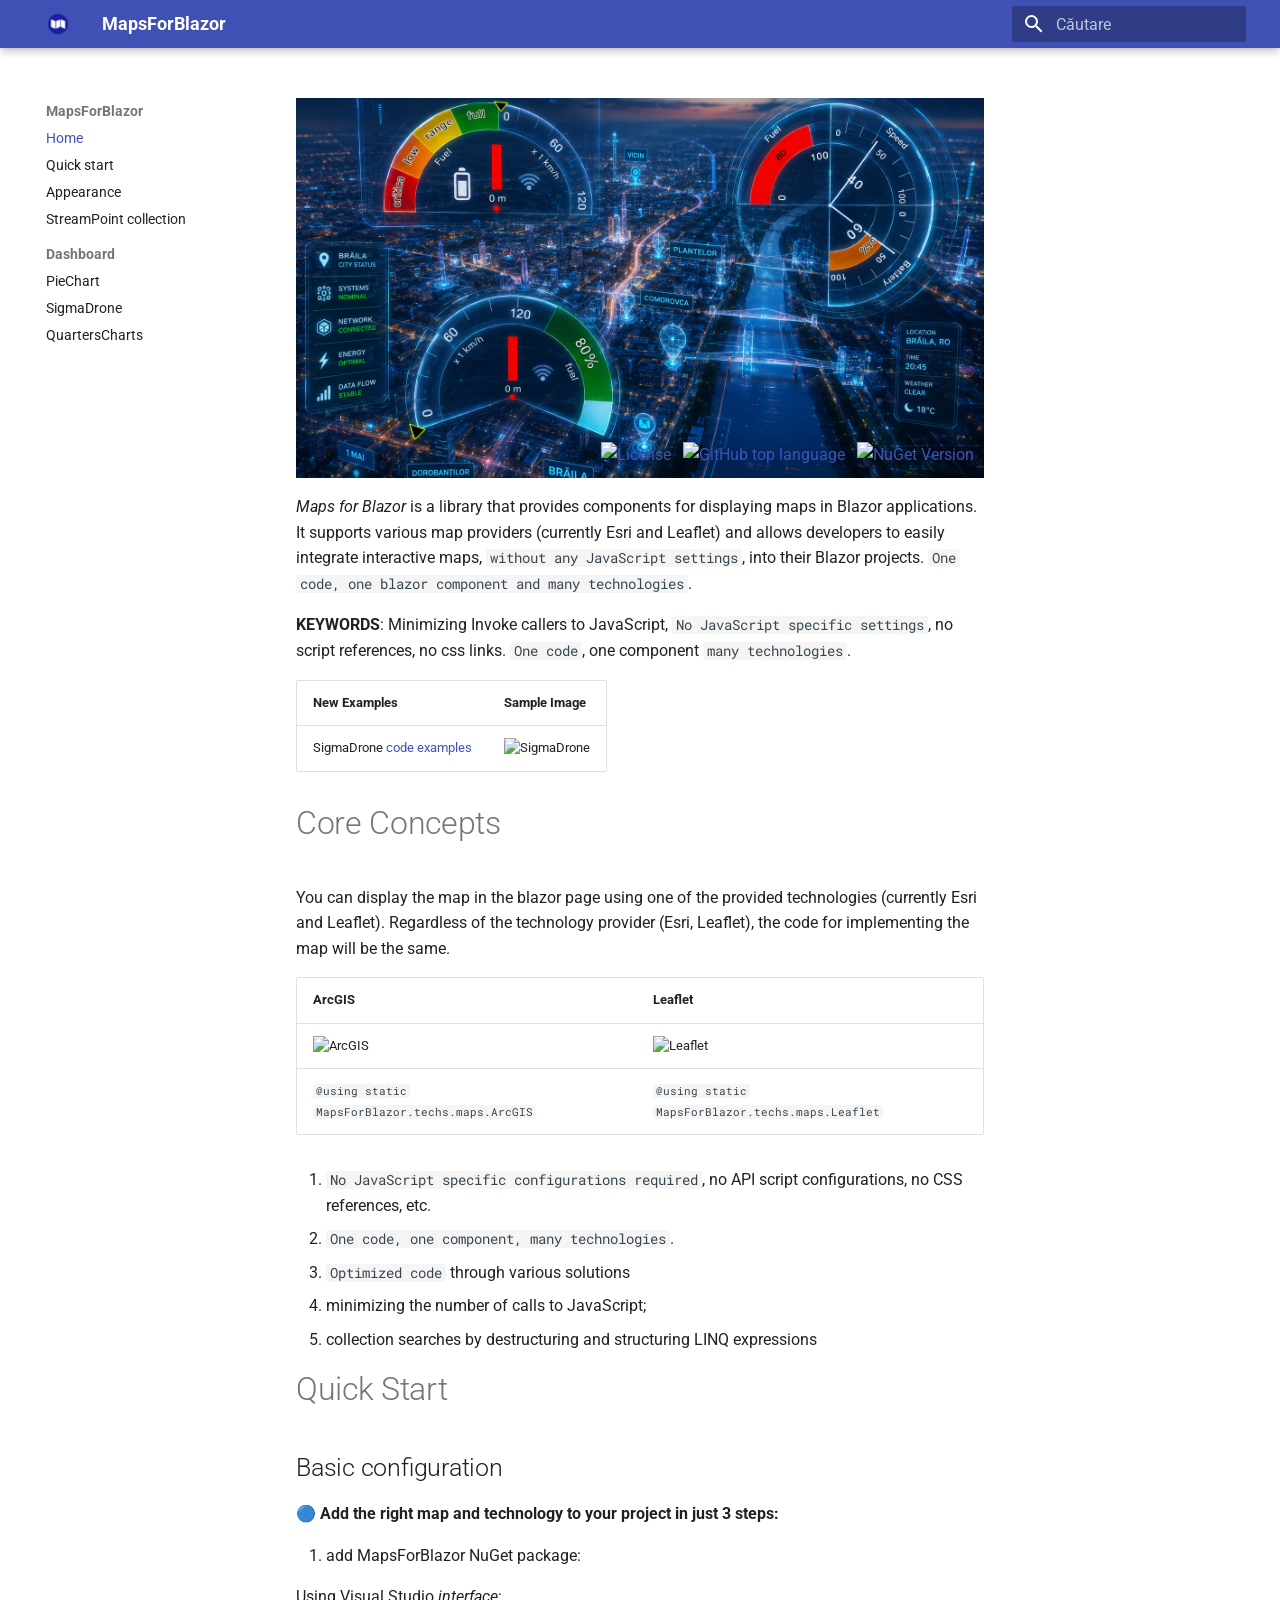
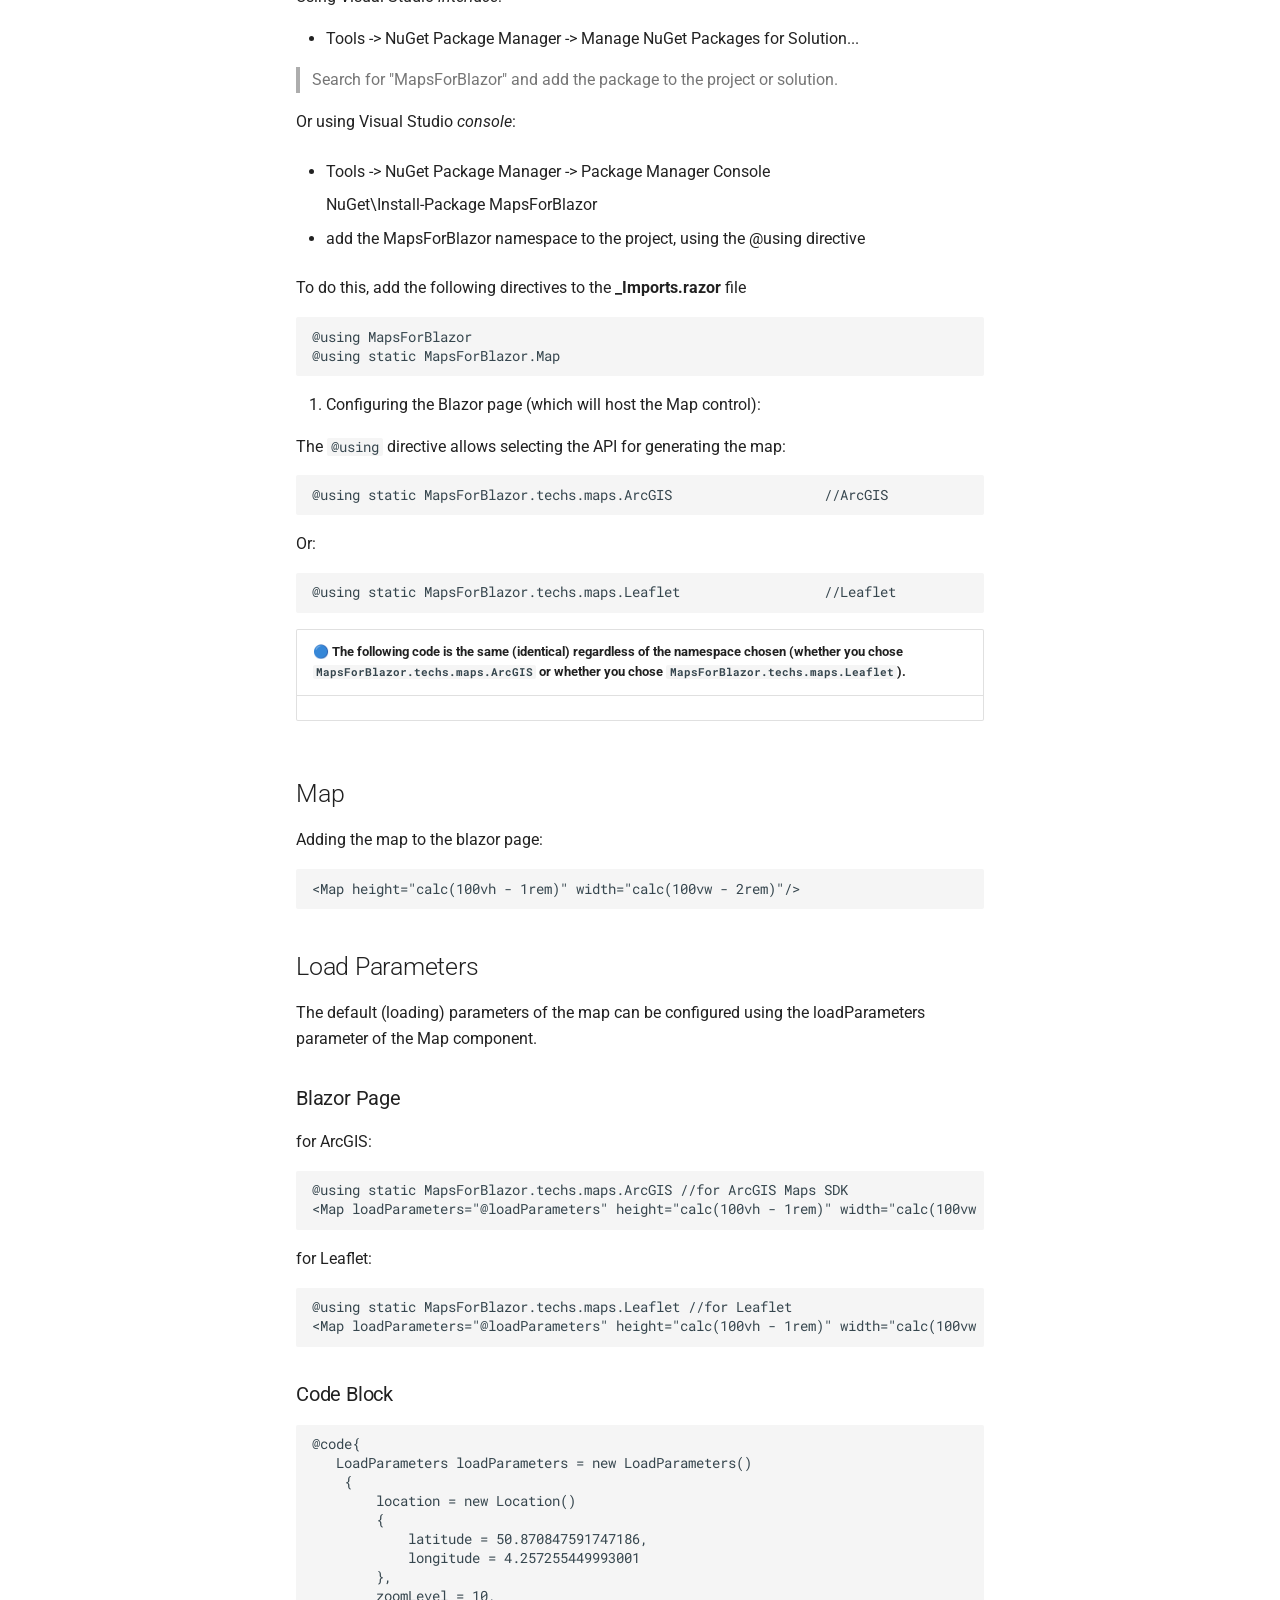
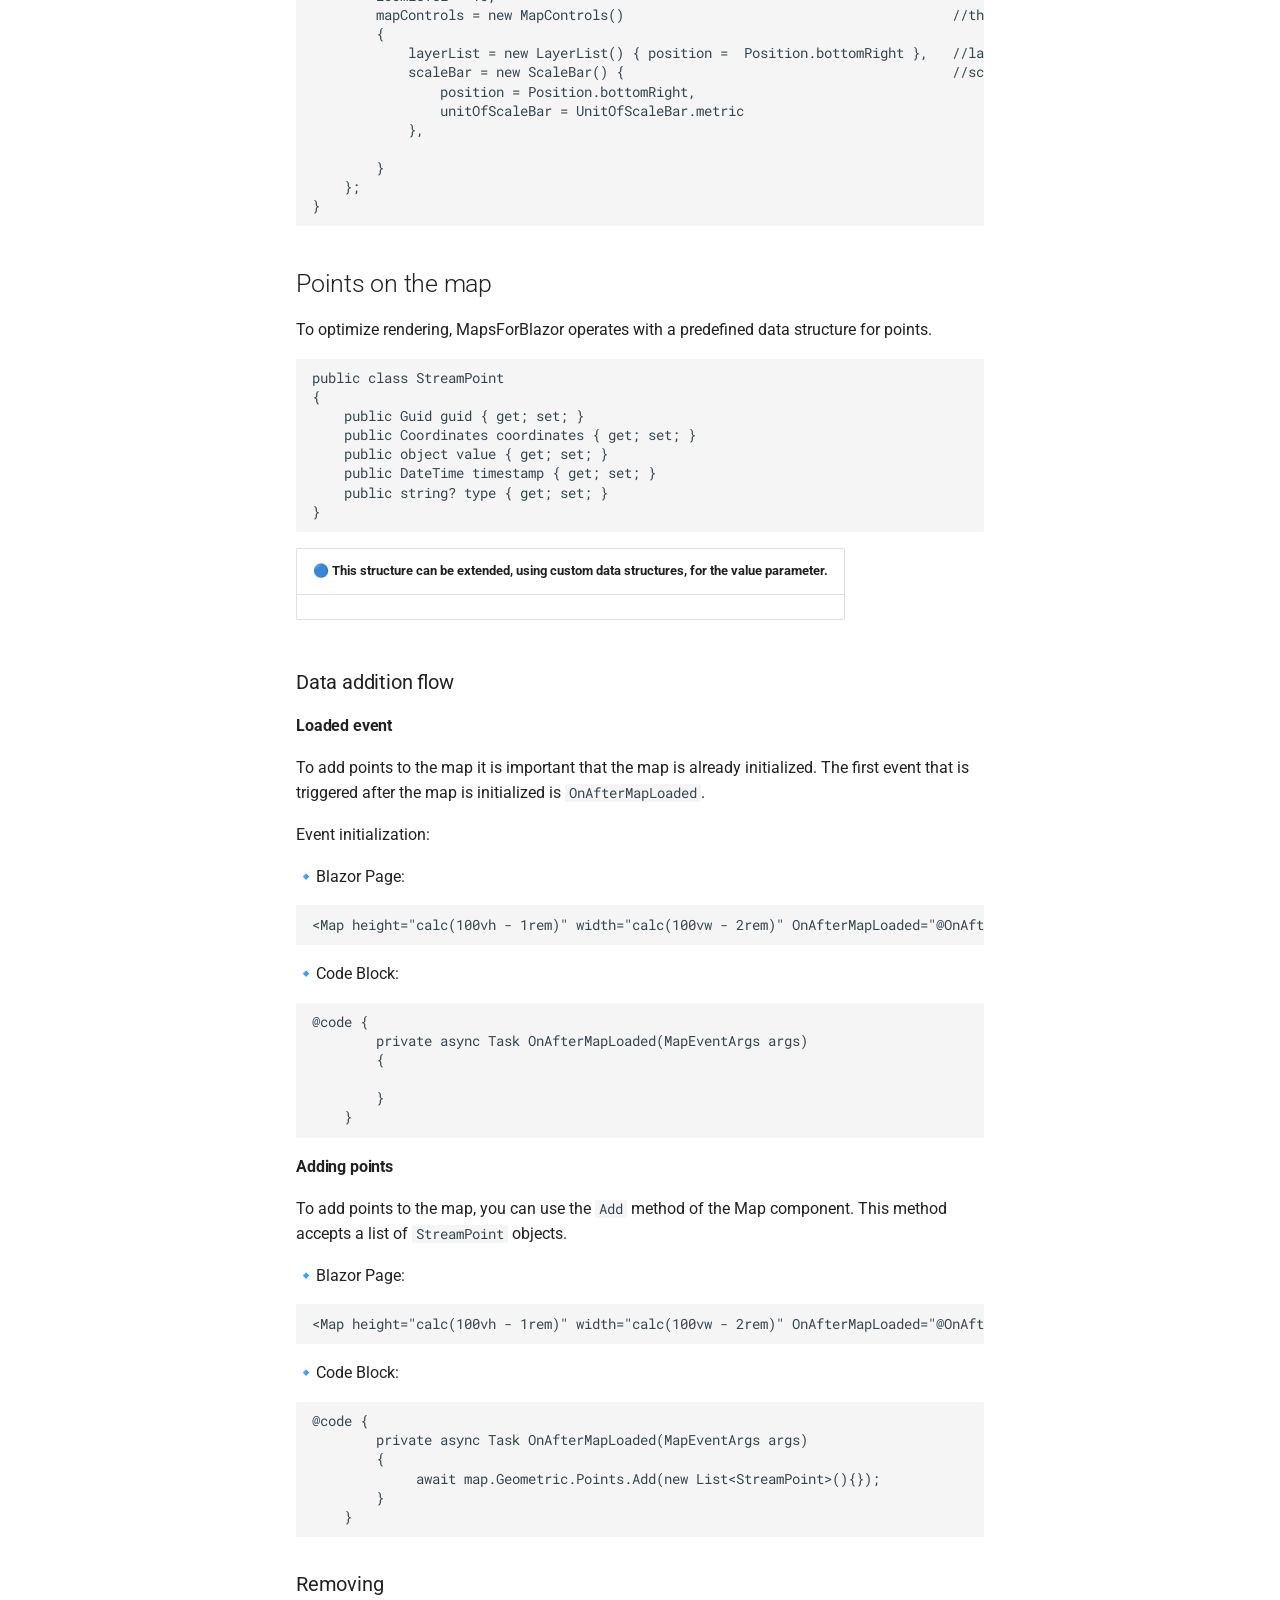
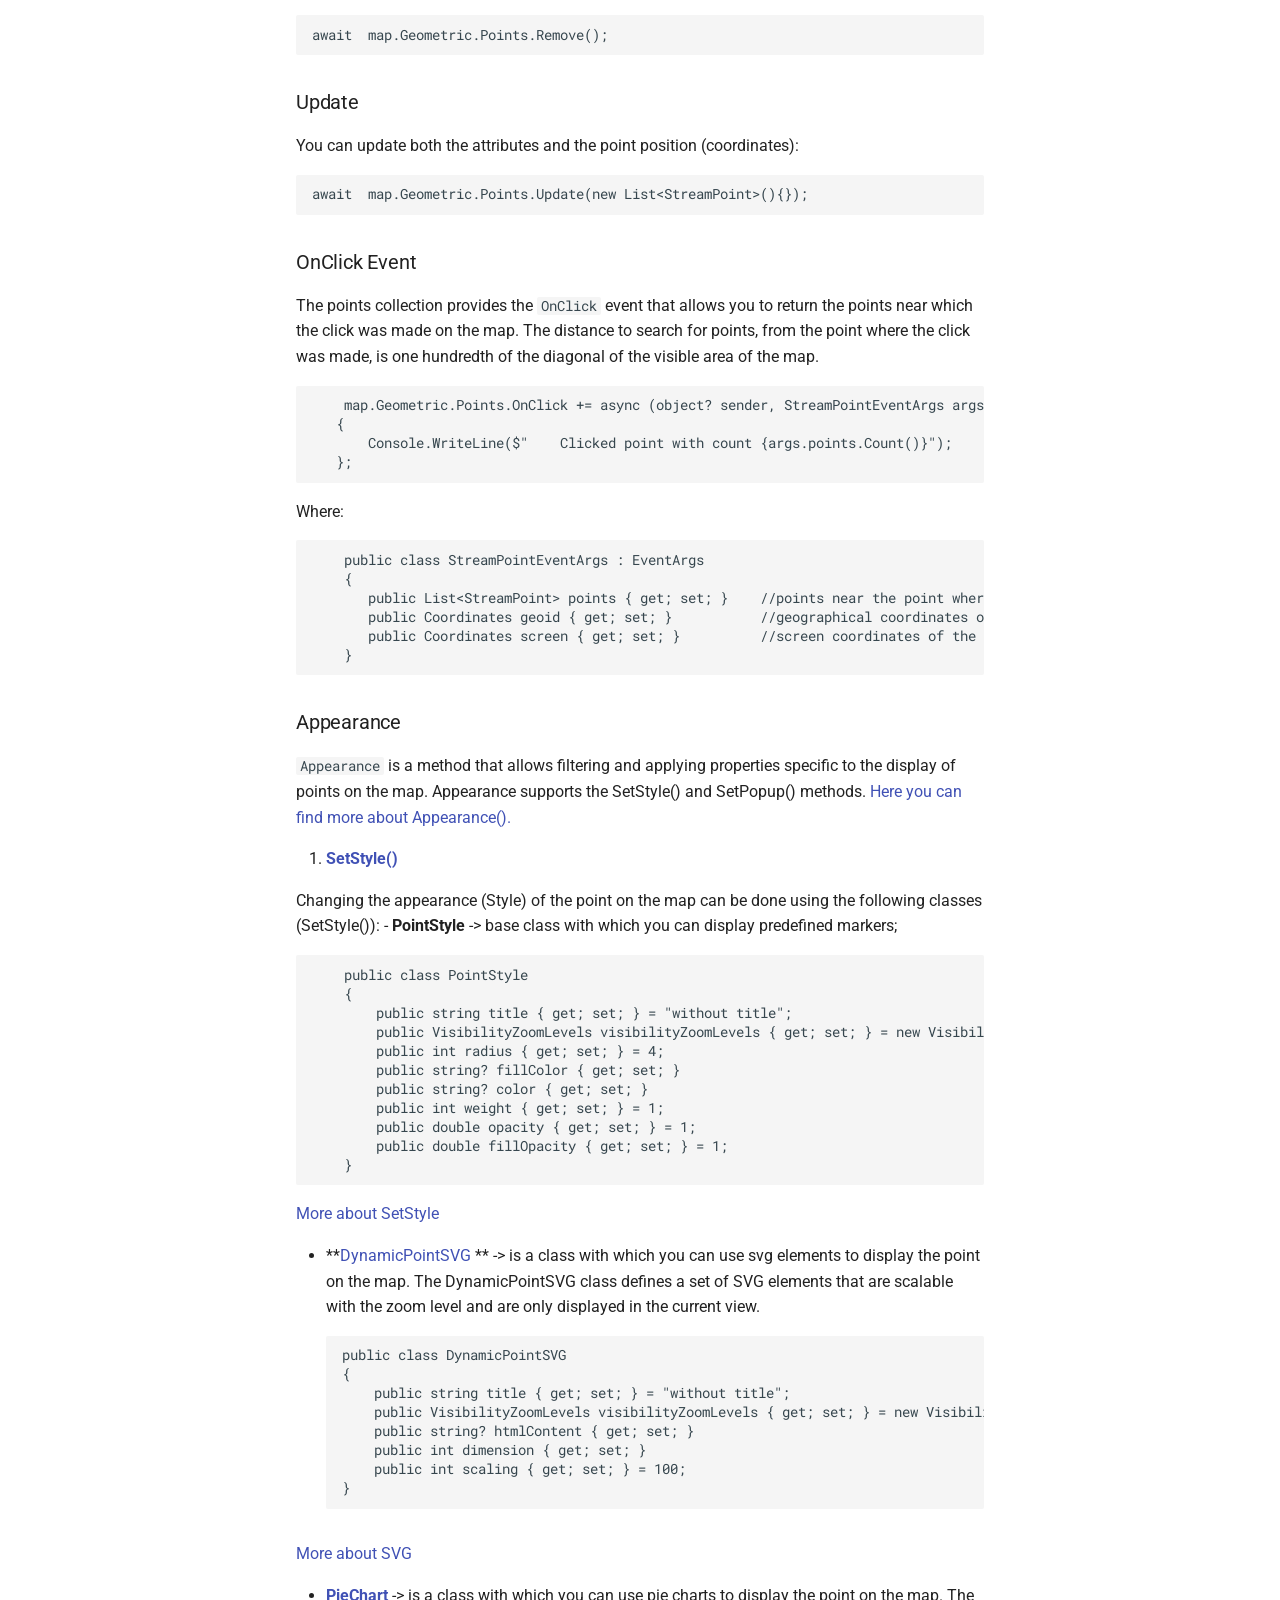
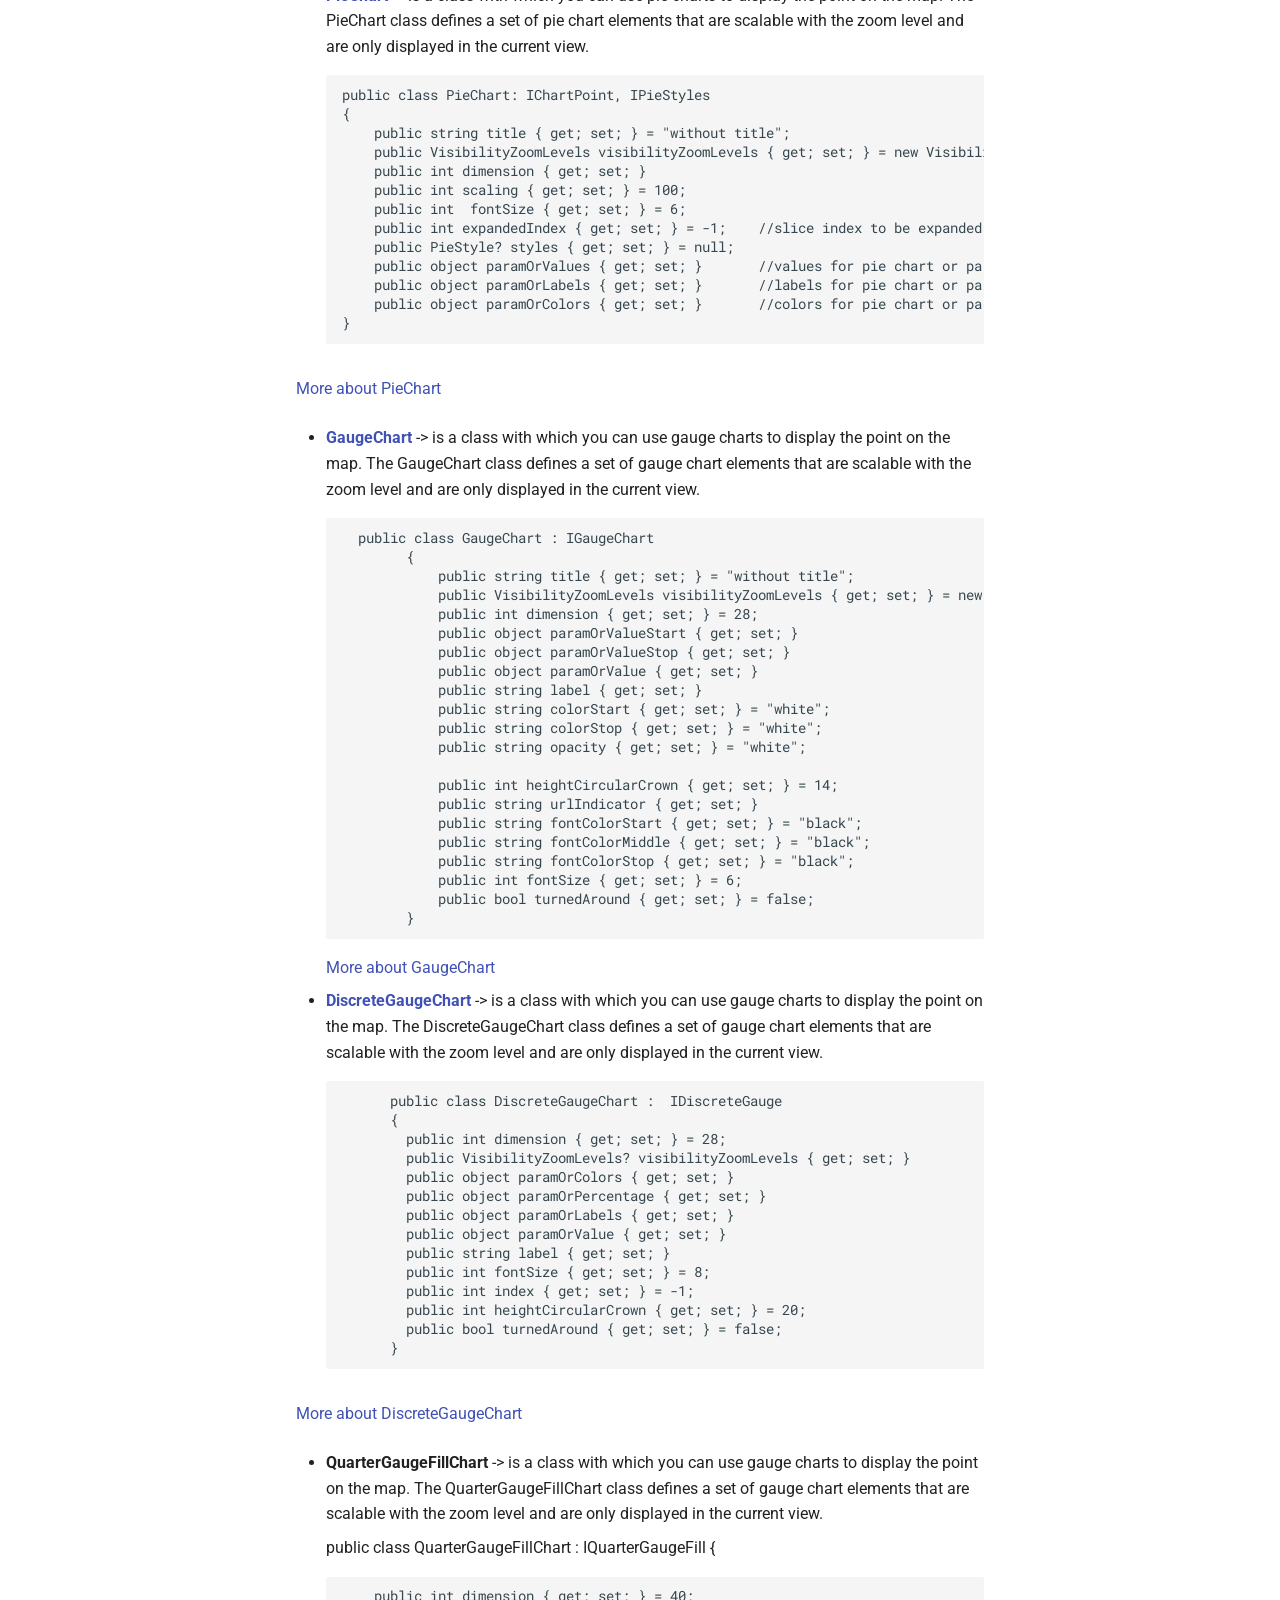
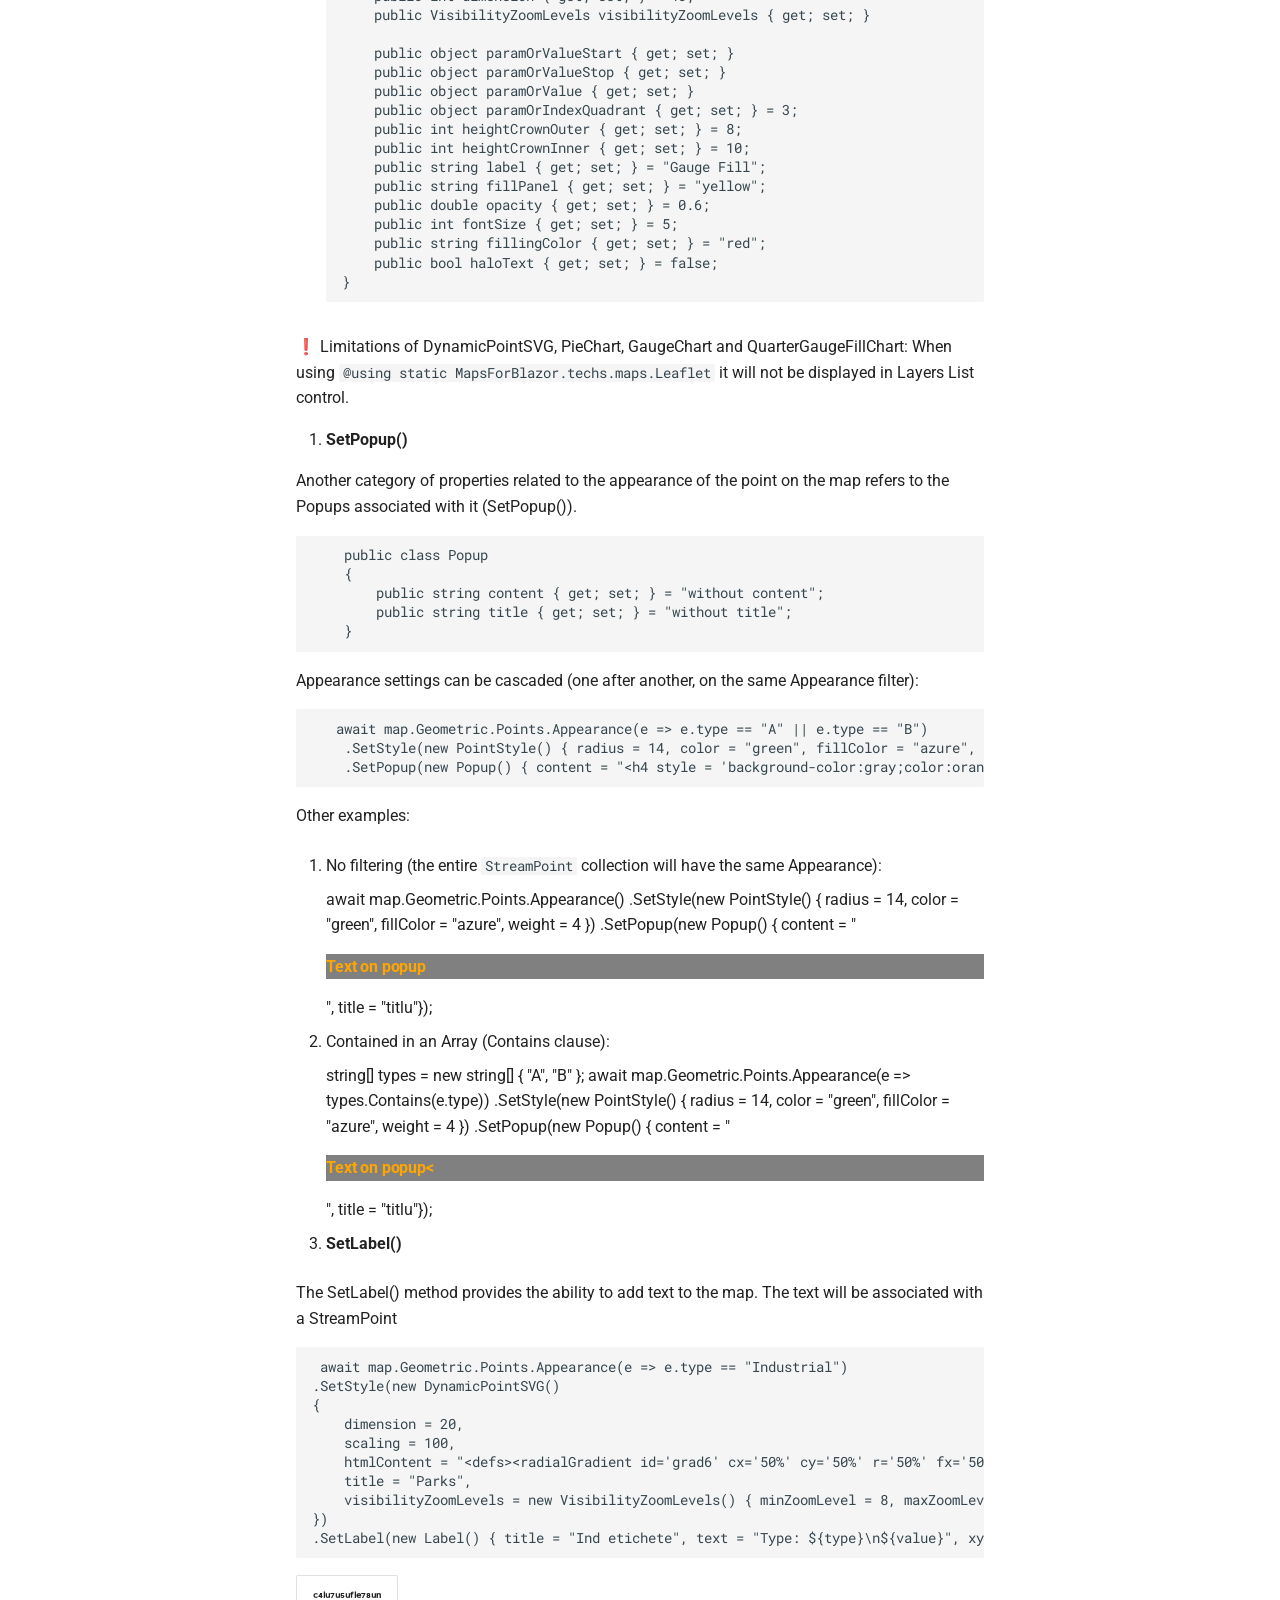
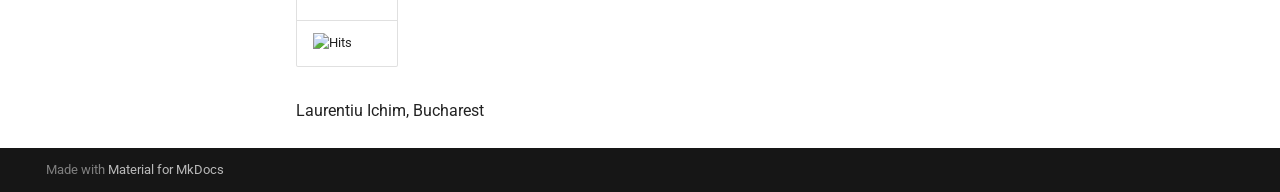
==== commit 9e065e7f: "Deployed 63cbe08 with MkDocs version: 1.6.1" ====
--- a/index.html
+++ b/index.html
@@ -506,6 +506,9 @@
 </div>
 
 <div style="position: absolute; bottom: 10px; right: 10px; display: flex; gap: 12px;">
+<a href="https://github.com/ichim/MapsForBlazor-nuget/blob/main/LICENSE" target="_blank">
+  <img src="https://img.shields.io/github/license/ichim/MapsForBlazor-nuget?color=success" alt="License">
+</a>
 <a href="https://github.com/ichim/MapsForBlazor-nuget" target="_blank">
     <img src="https://img.shields.io/github/languages/top/ichim/MapsForBlazor-nuget" alt="GitHub top language">
   </a>
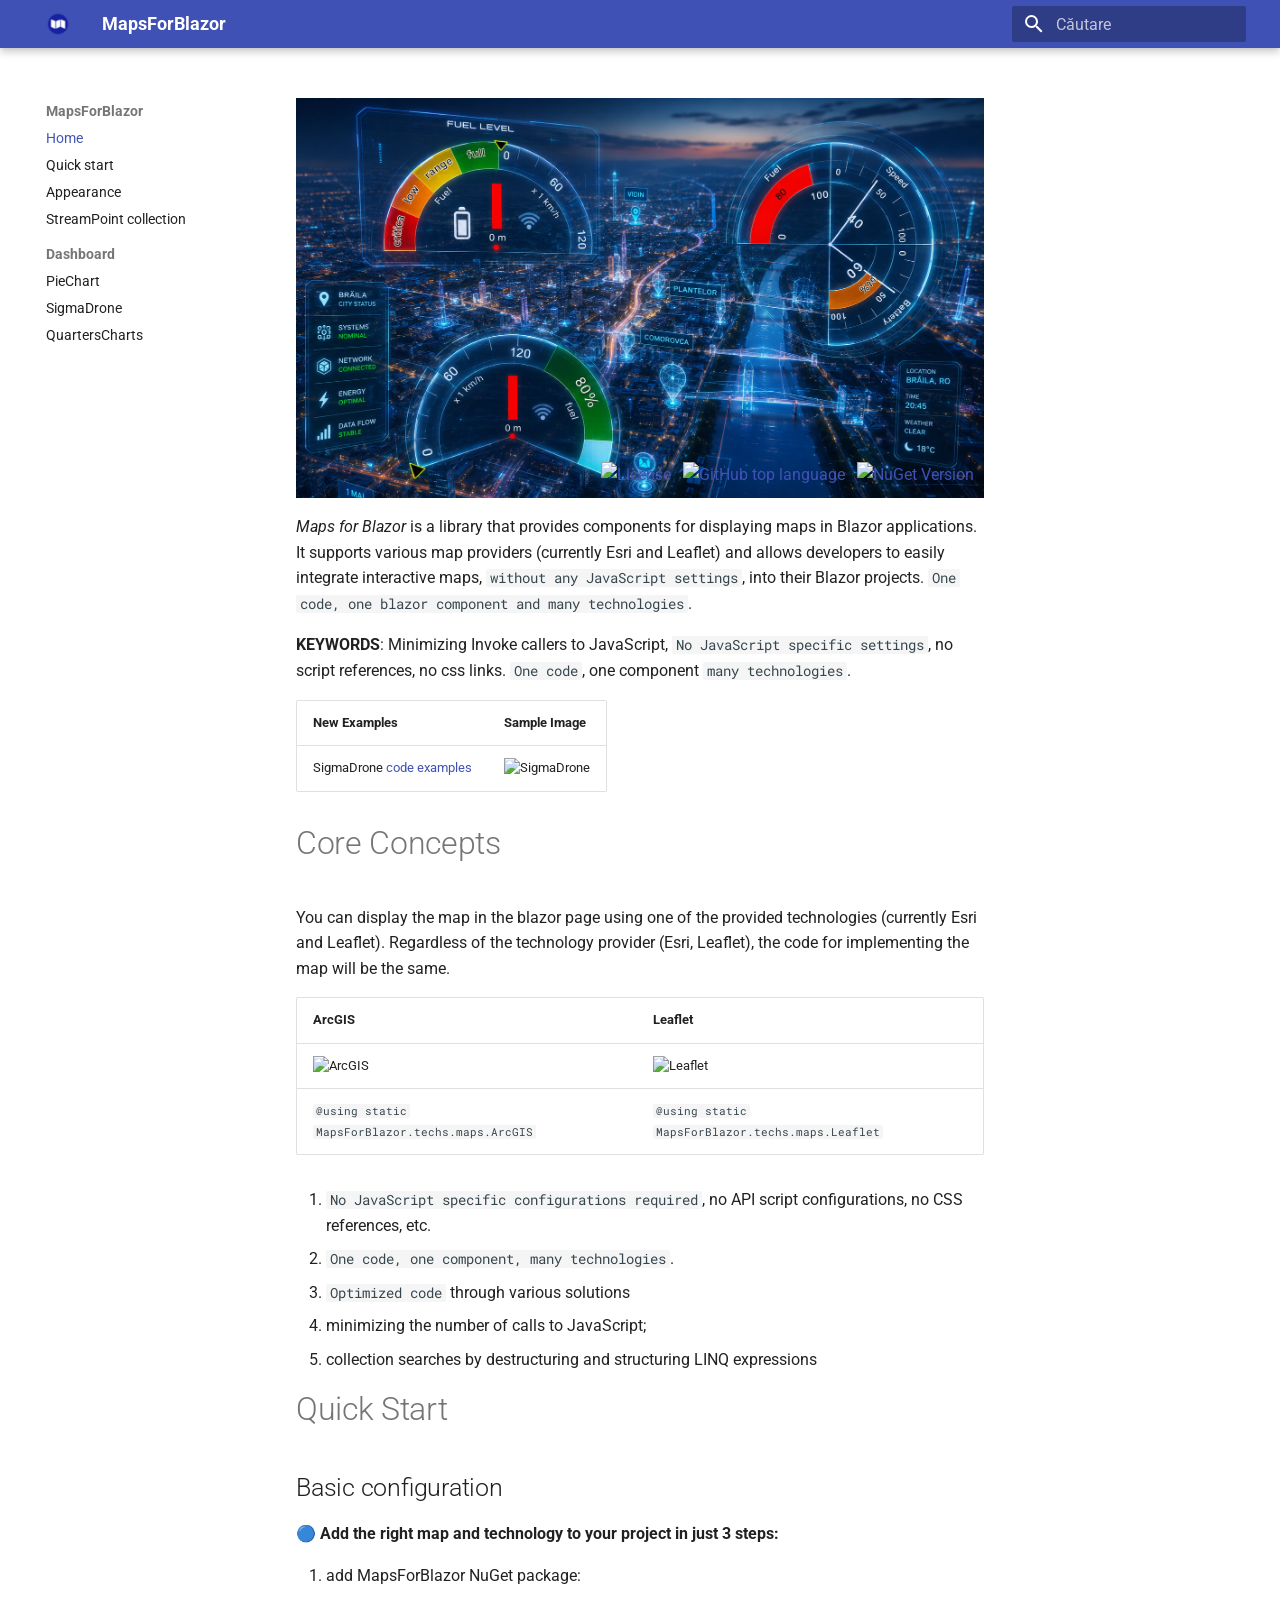
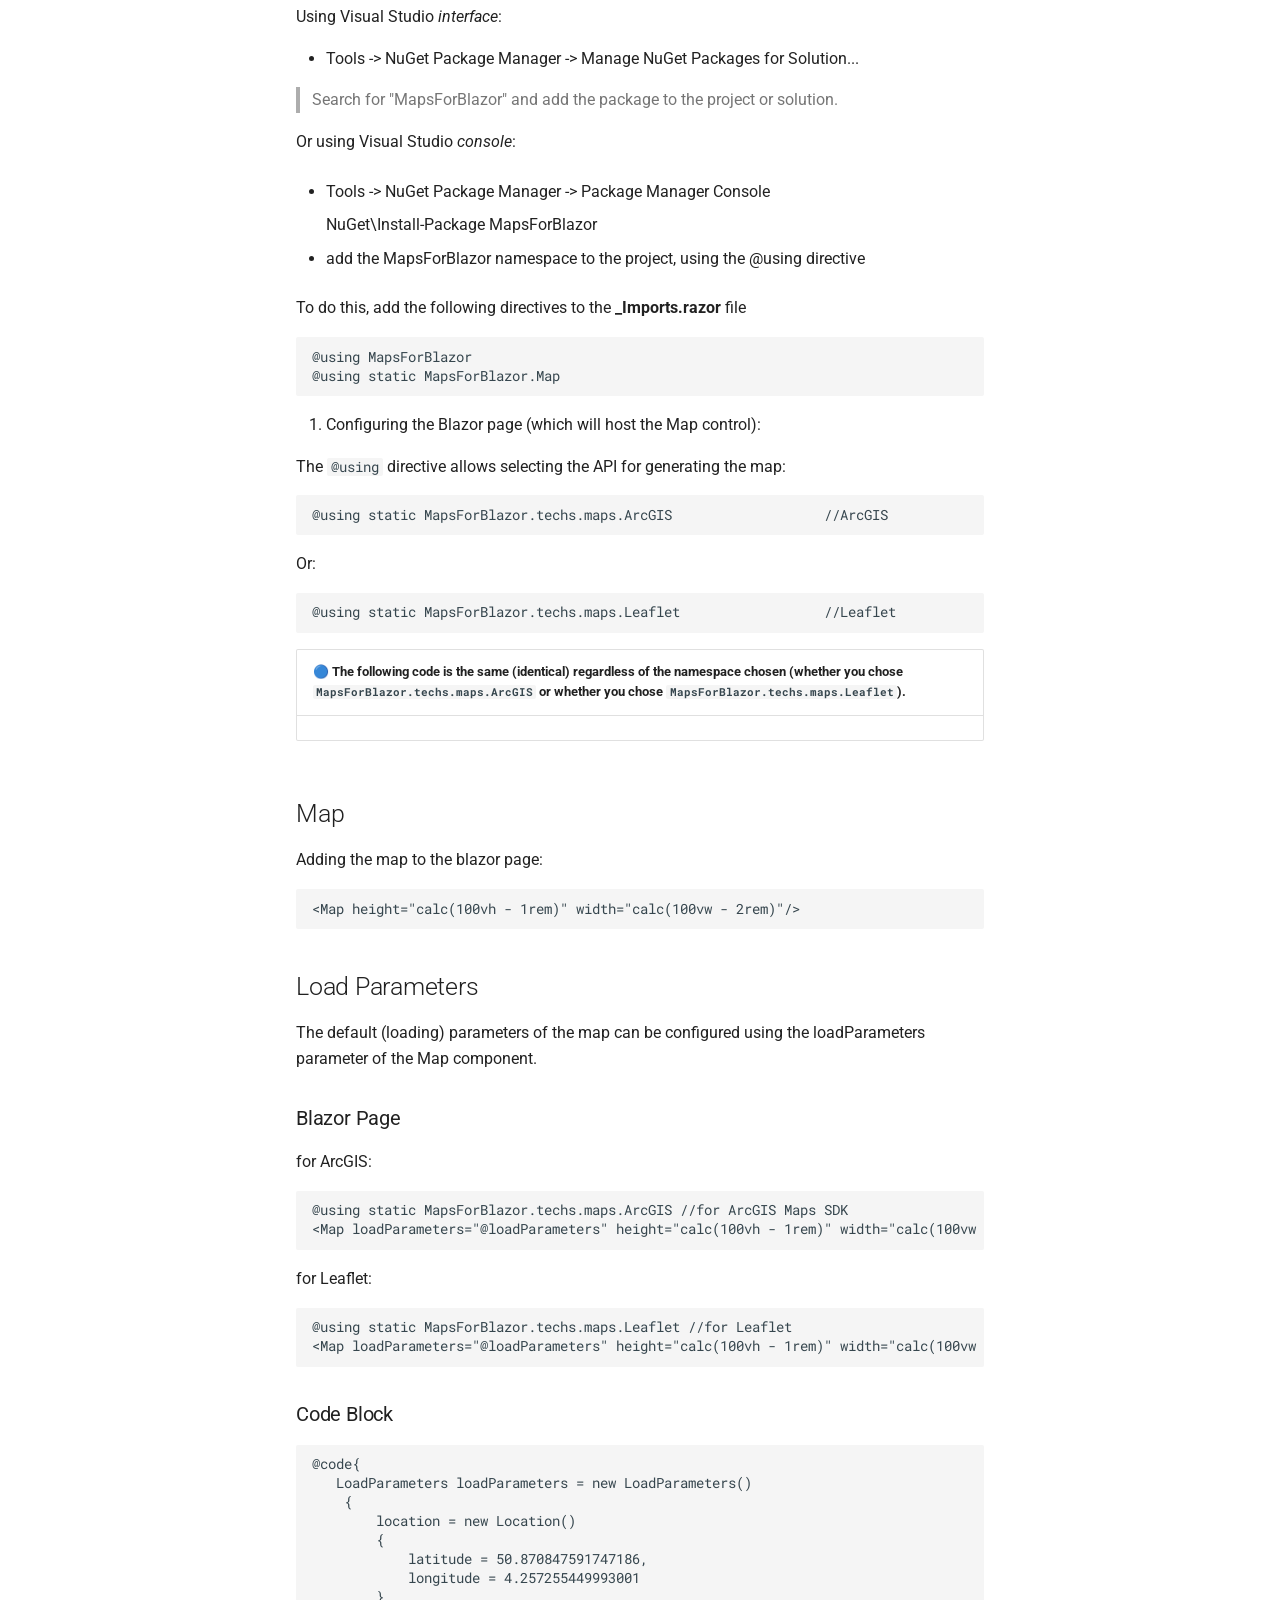
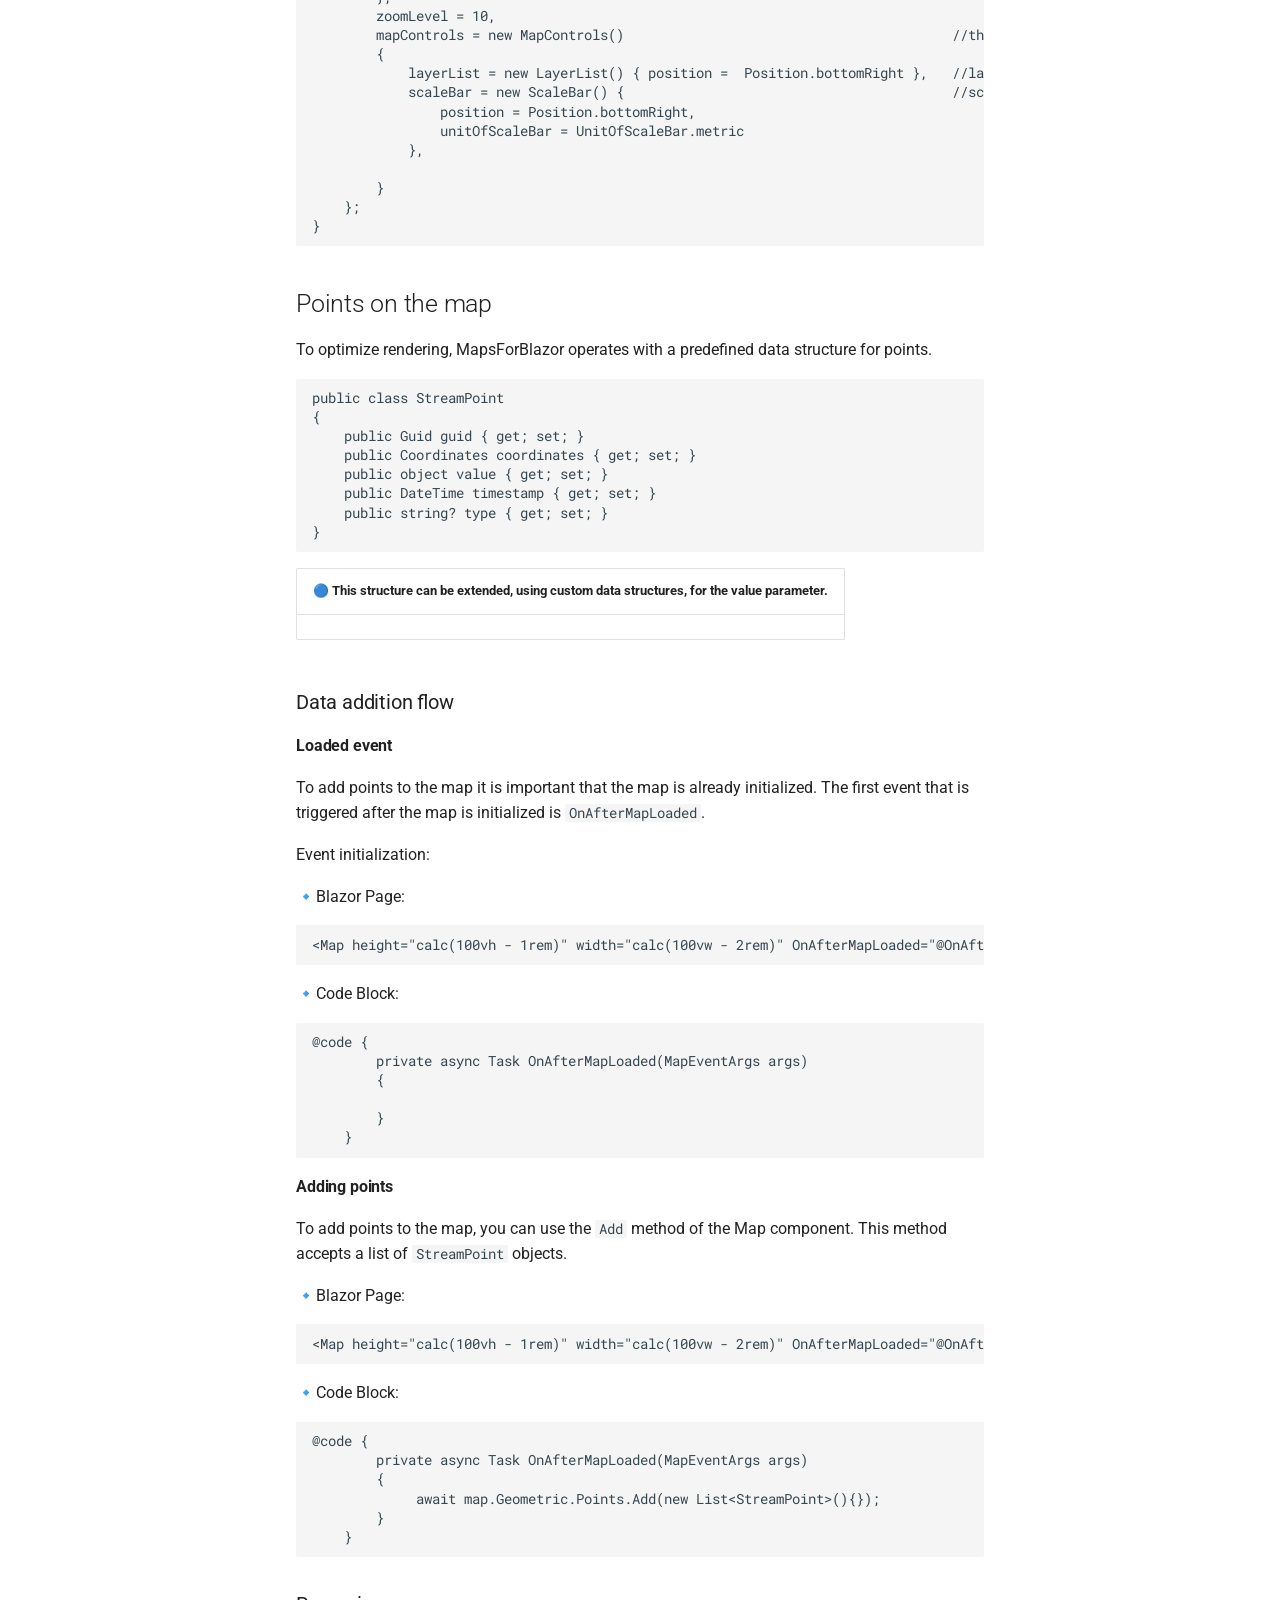
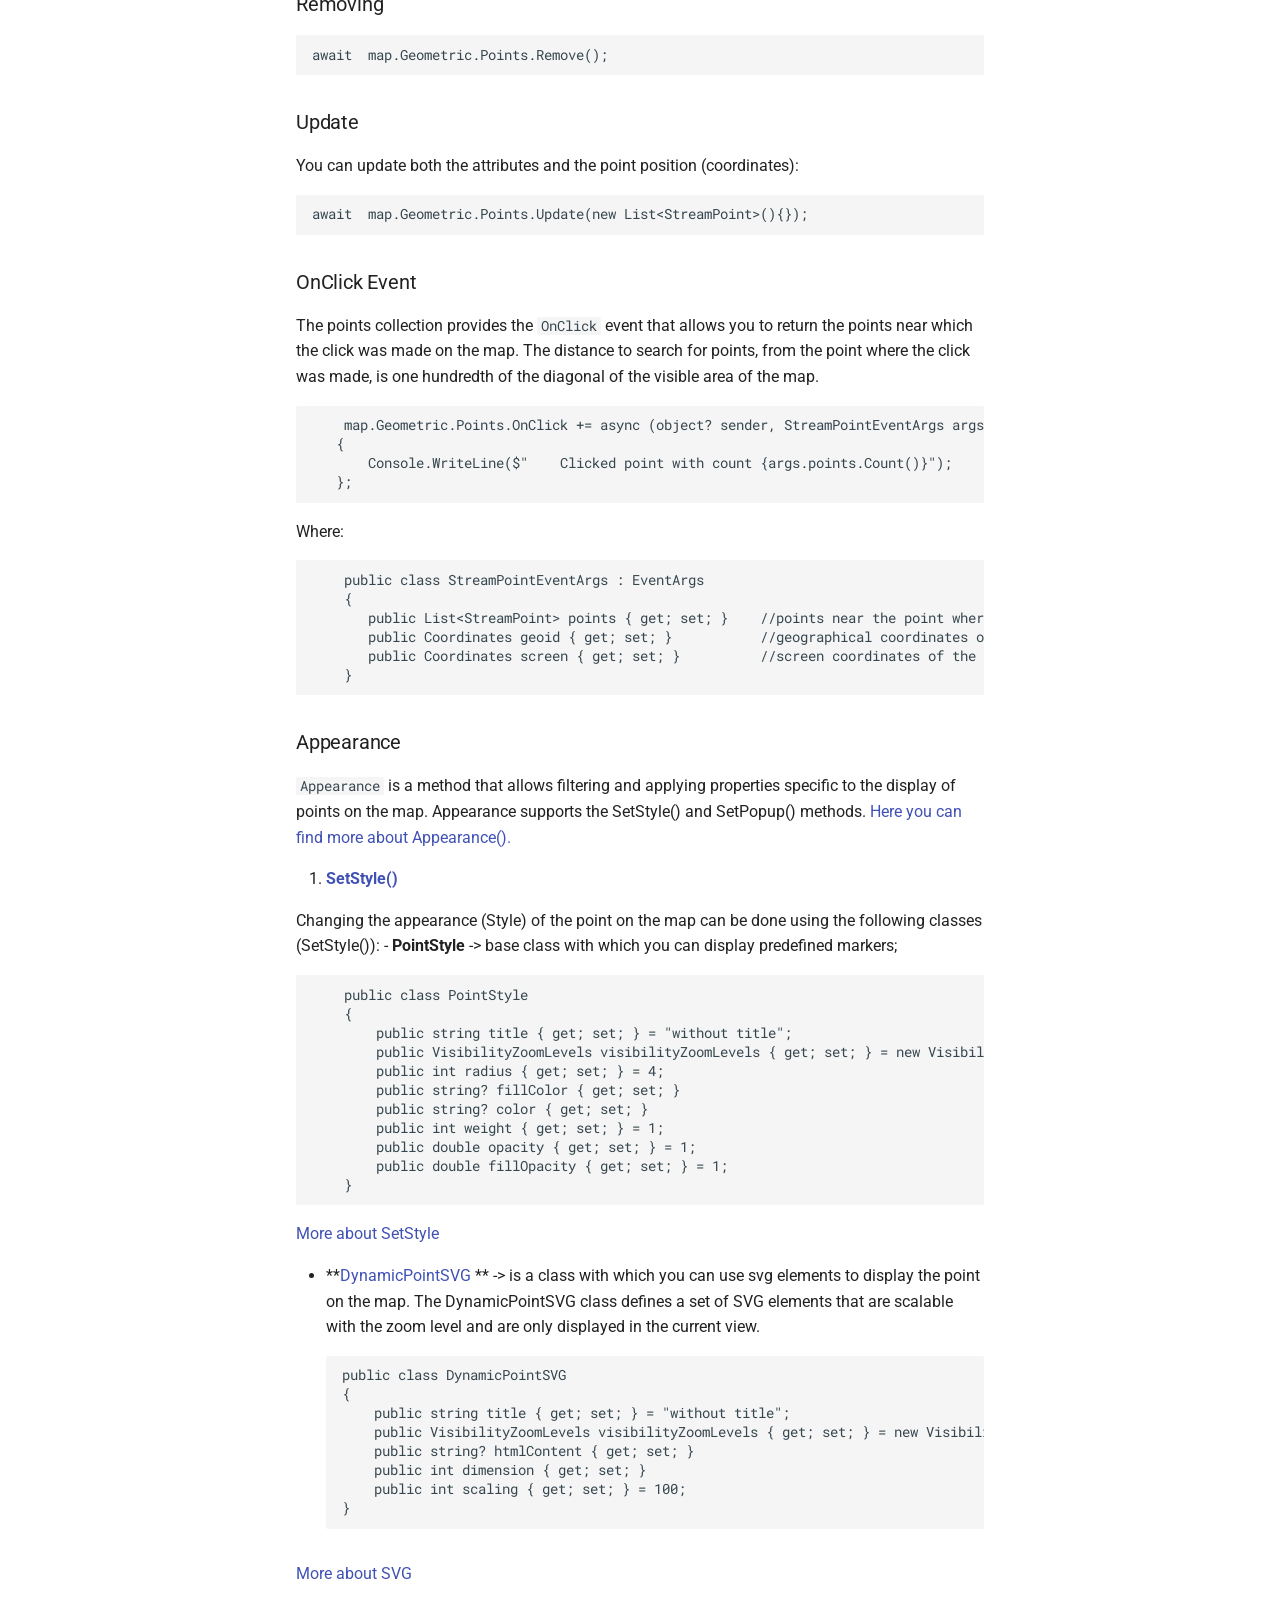
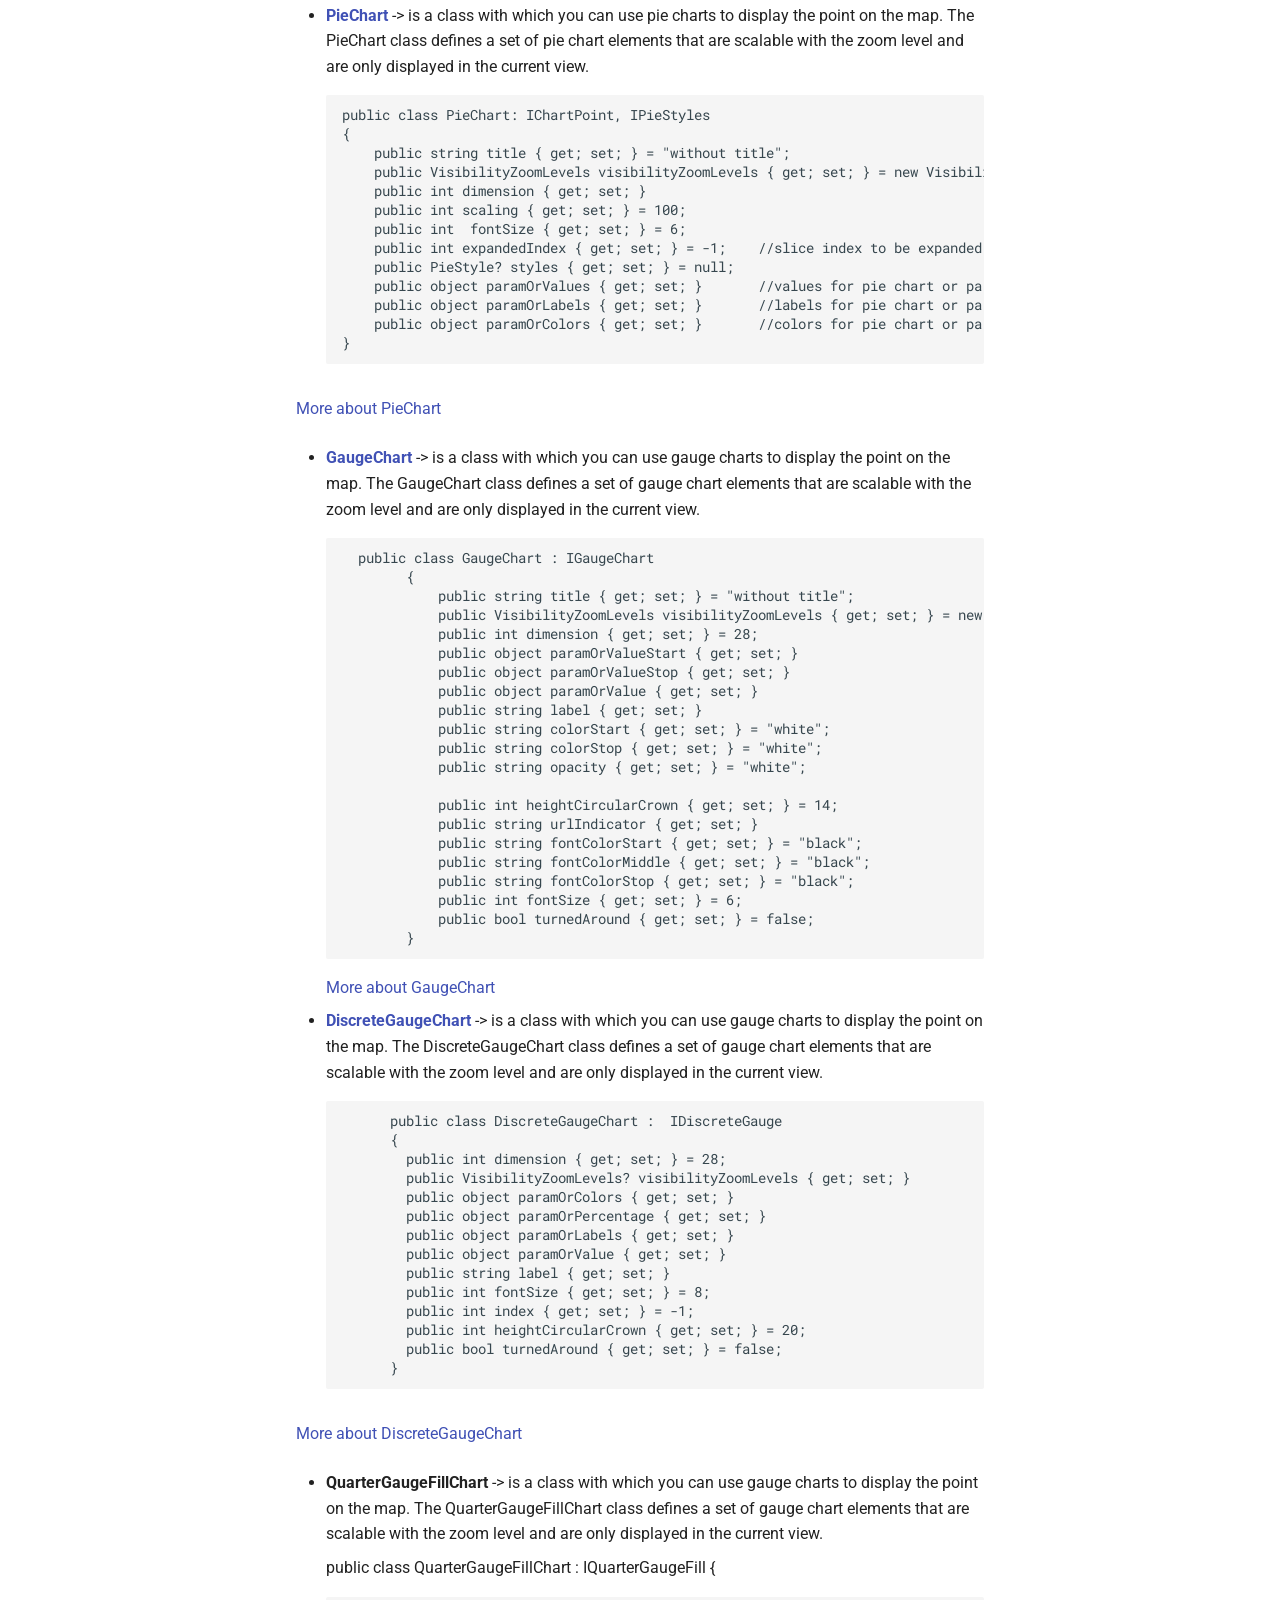
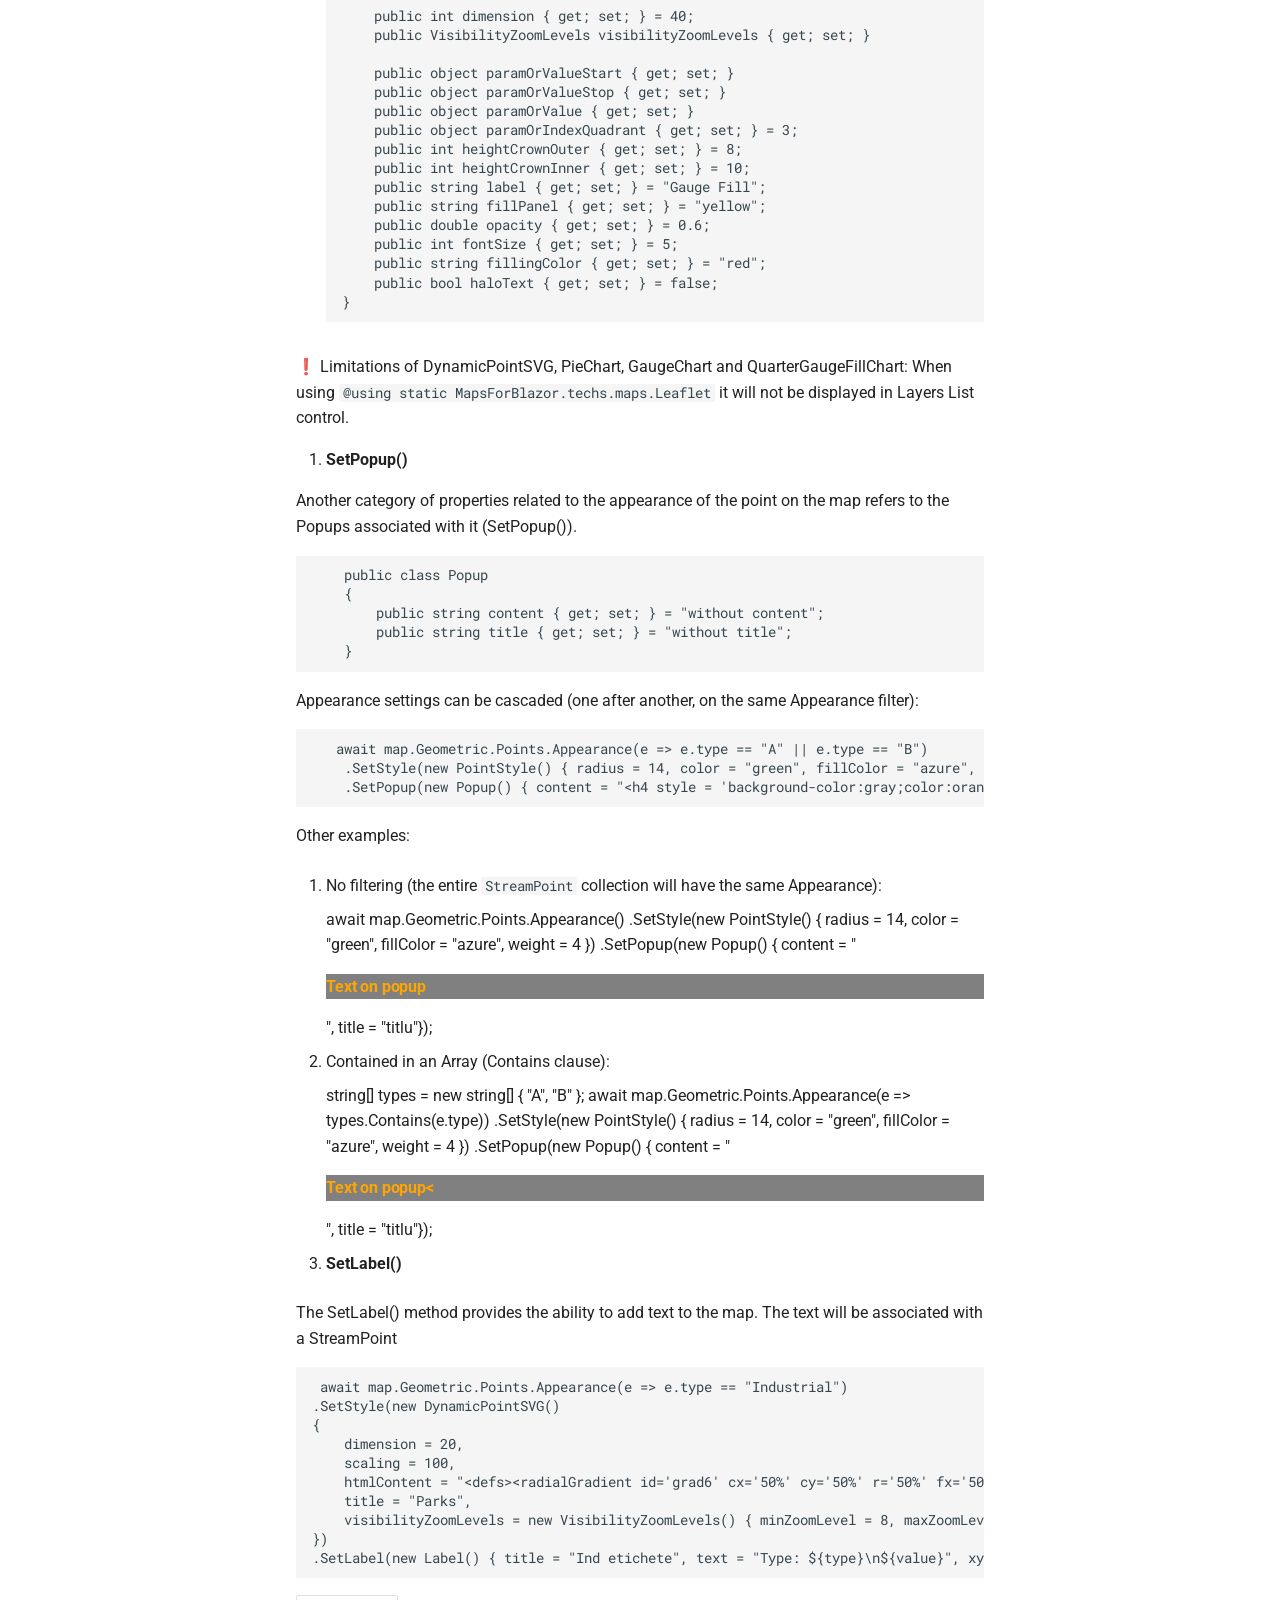
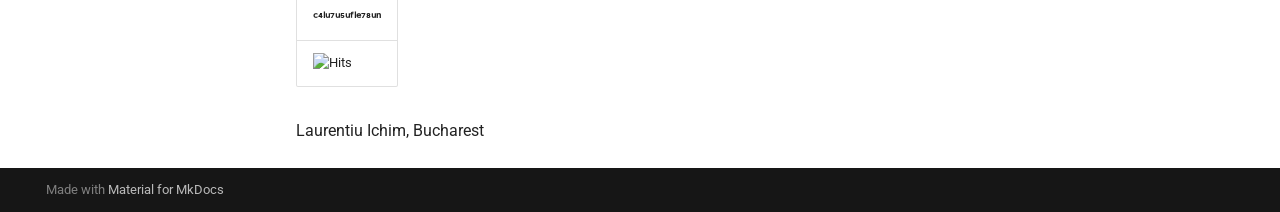
==== commit 3cfa7b48: "Deployed 58ba1d6 with MkDocs version: 1.6.1" ====
--- a/index.html
+++ b/index.html
@@ -443,10 +443,10 @@
                   
 
 
-<div class="md-hero"  style="background-image: url('assets/banner2.png'); 
+<div class="md-hero"  style="background-image: url('assets/banner4.png'); 
             background-size: cover; 
             background-position: center; 
-            min-height: 380px; 
+            min-height: 400px; 
             display: flex; 
             align-items: flex-start;           /* ← schimbat din center */
             justify-content: center; 
